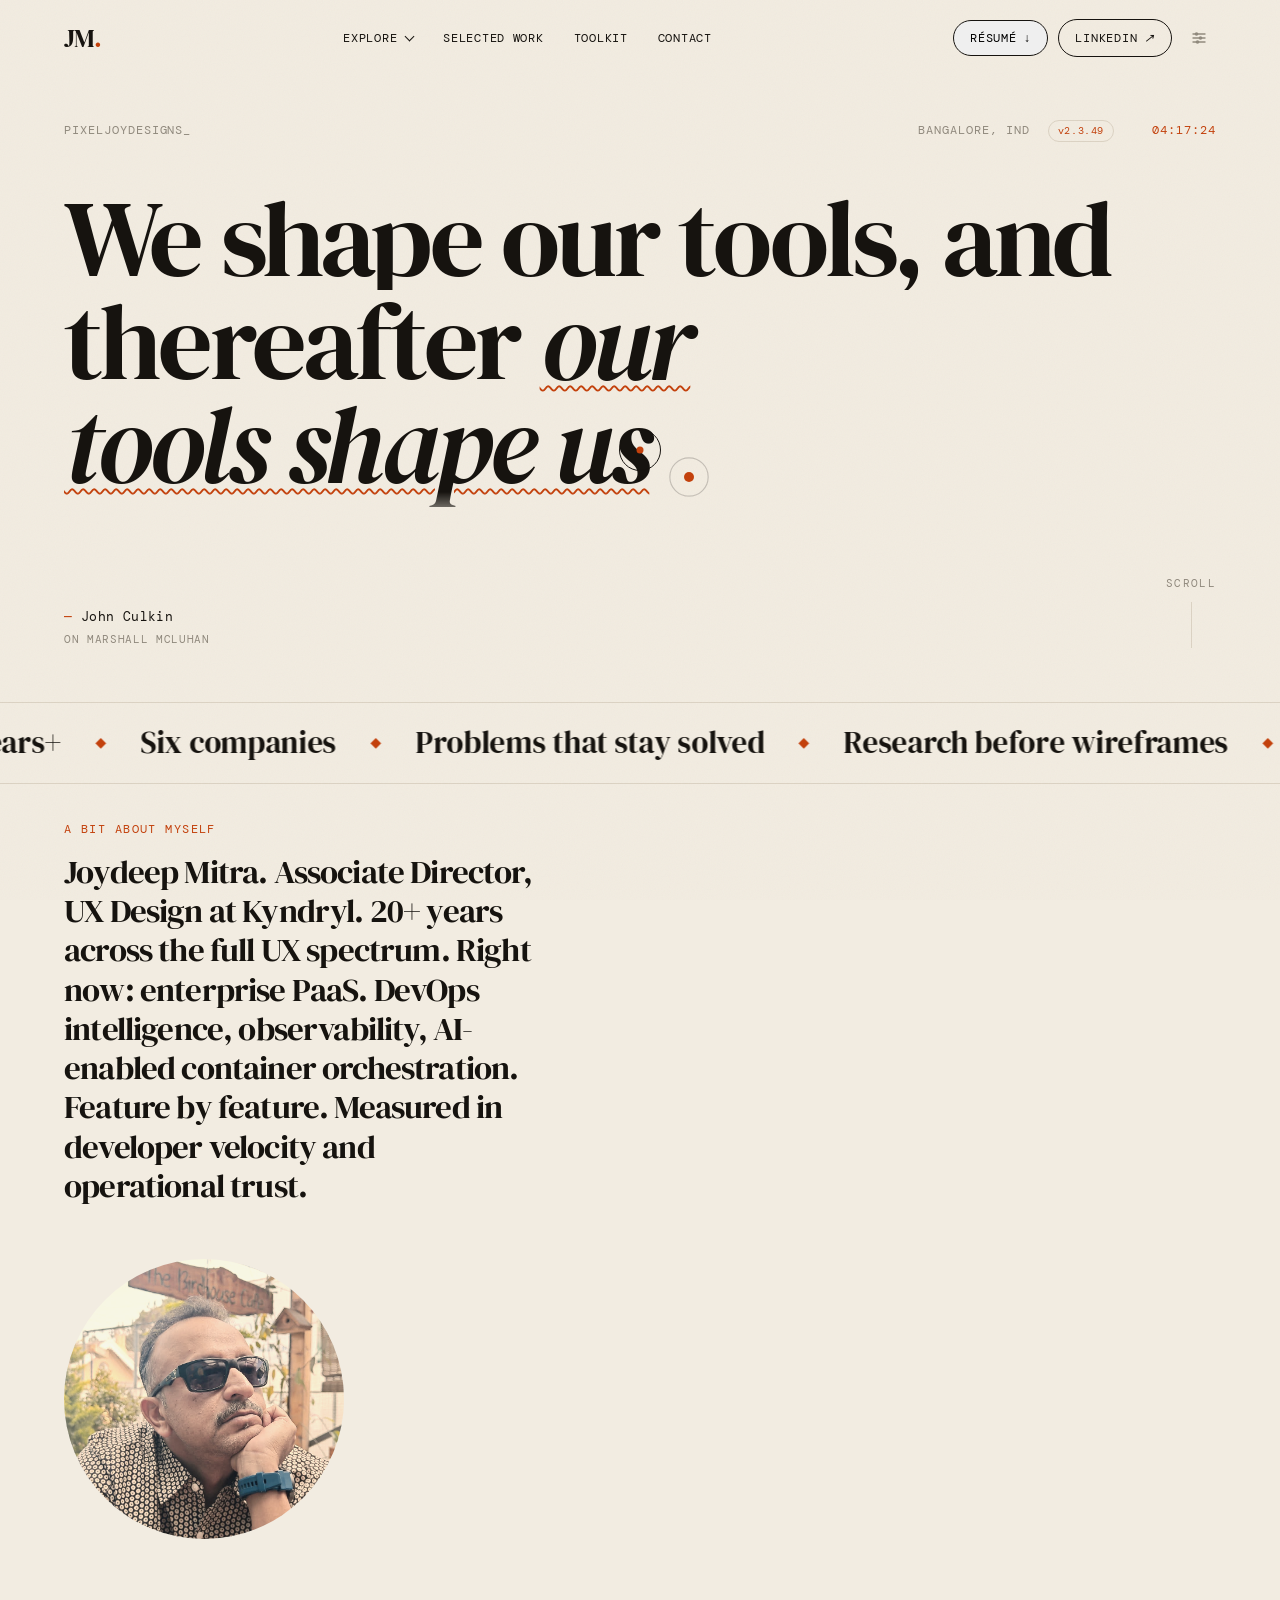
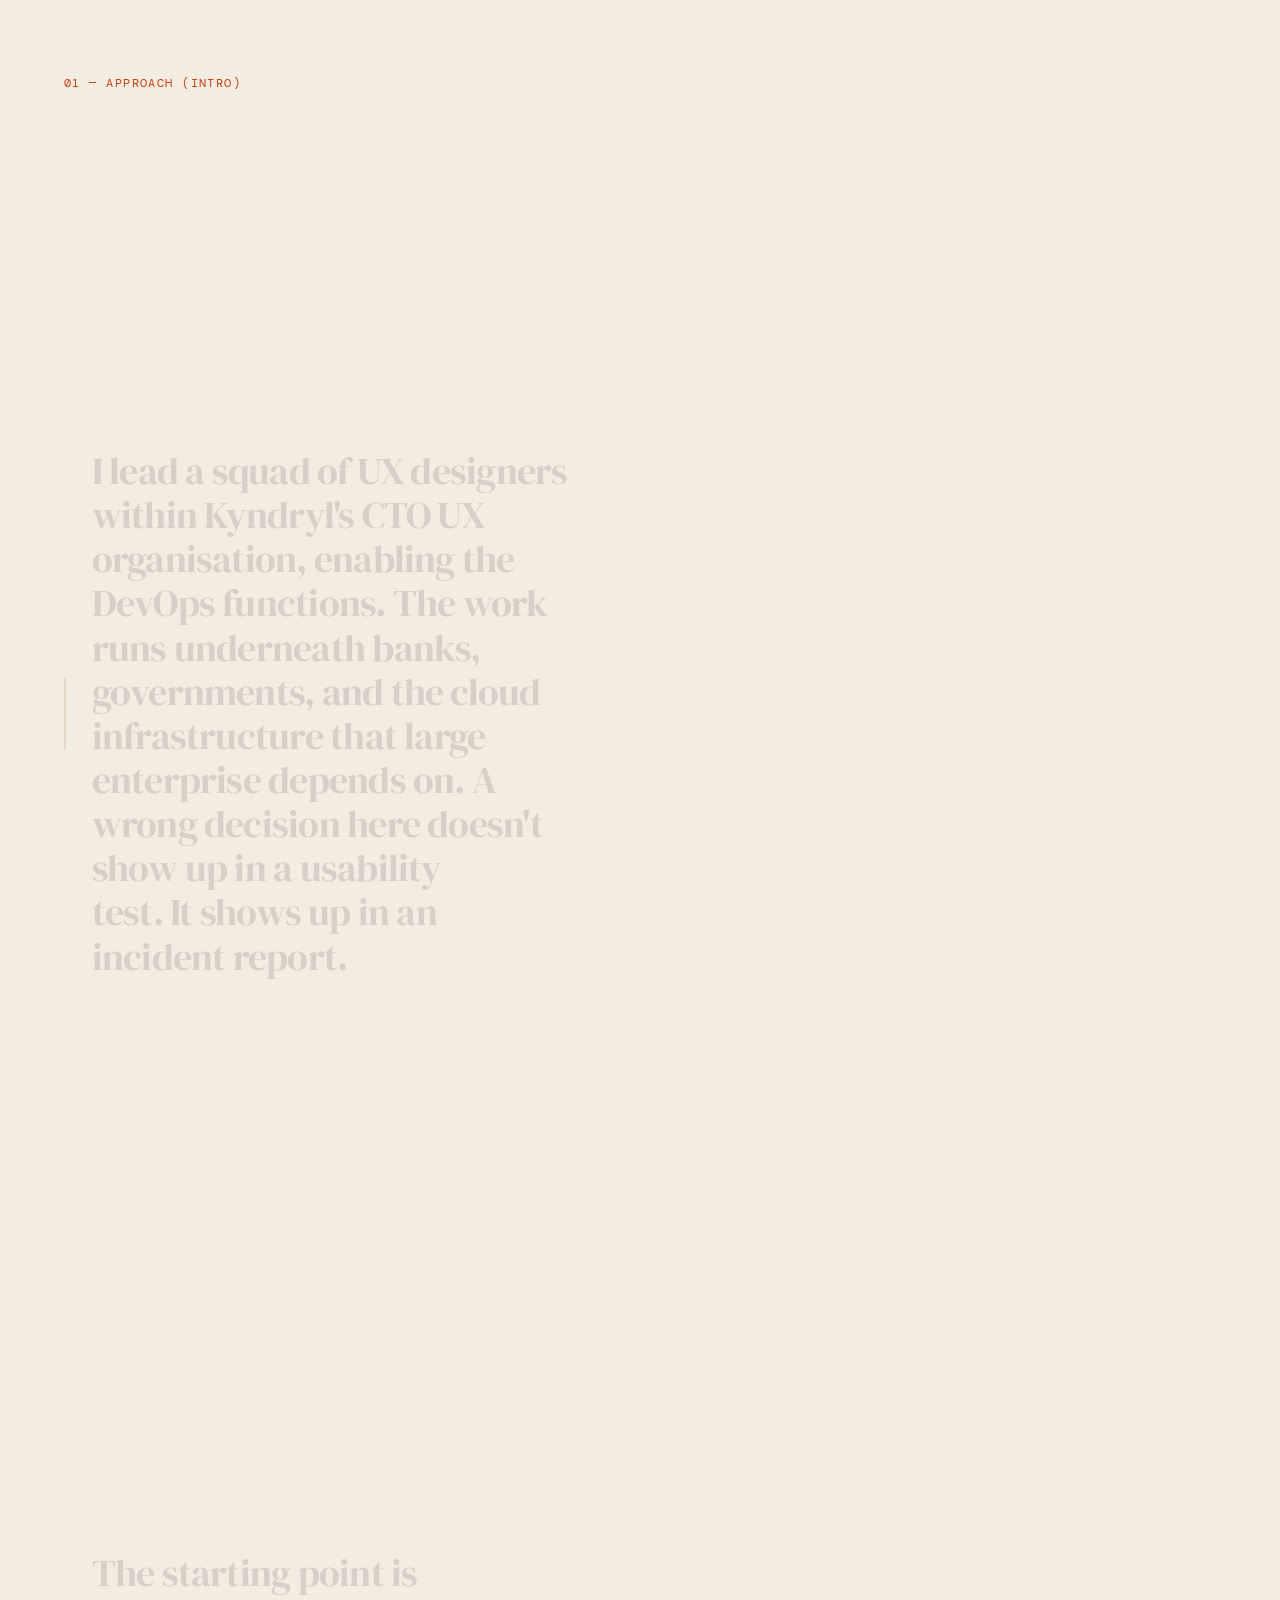
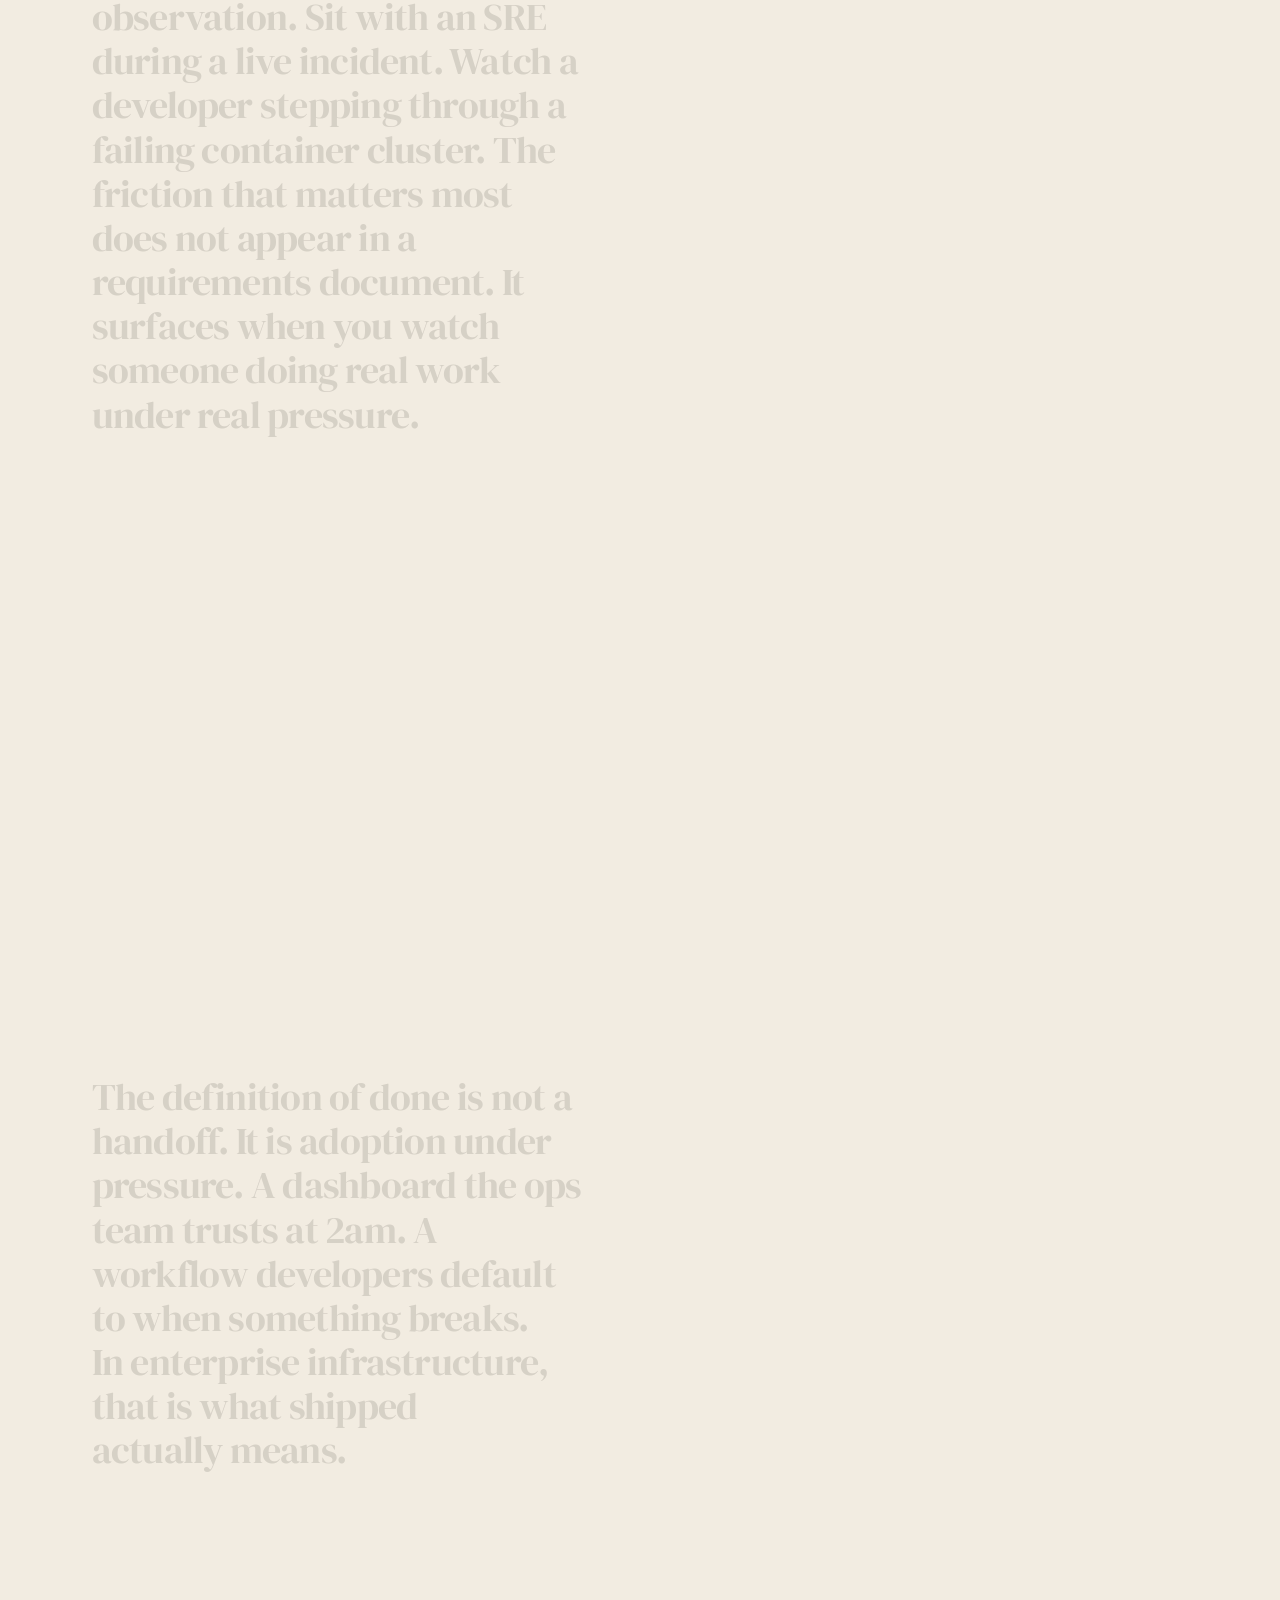
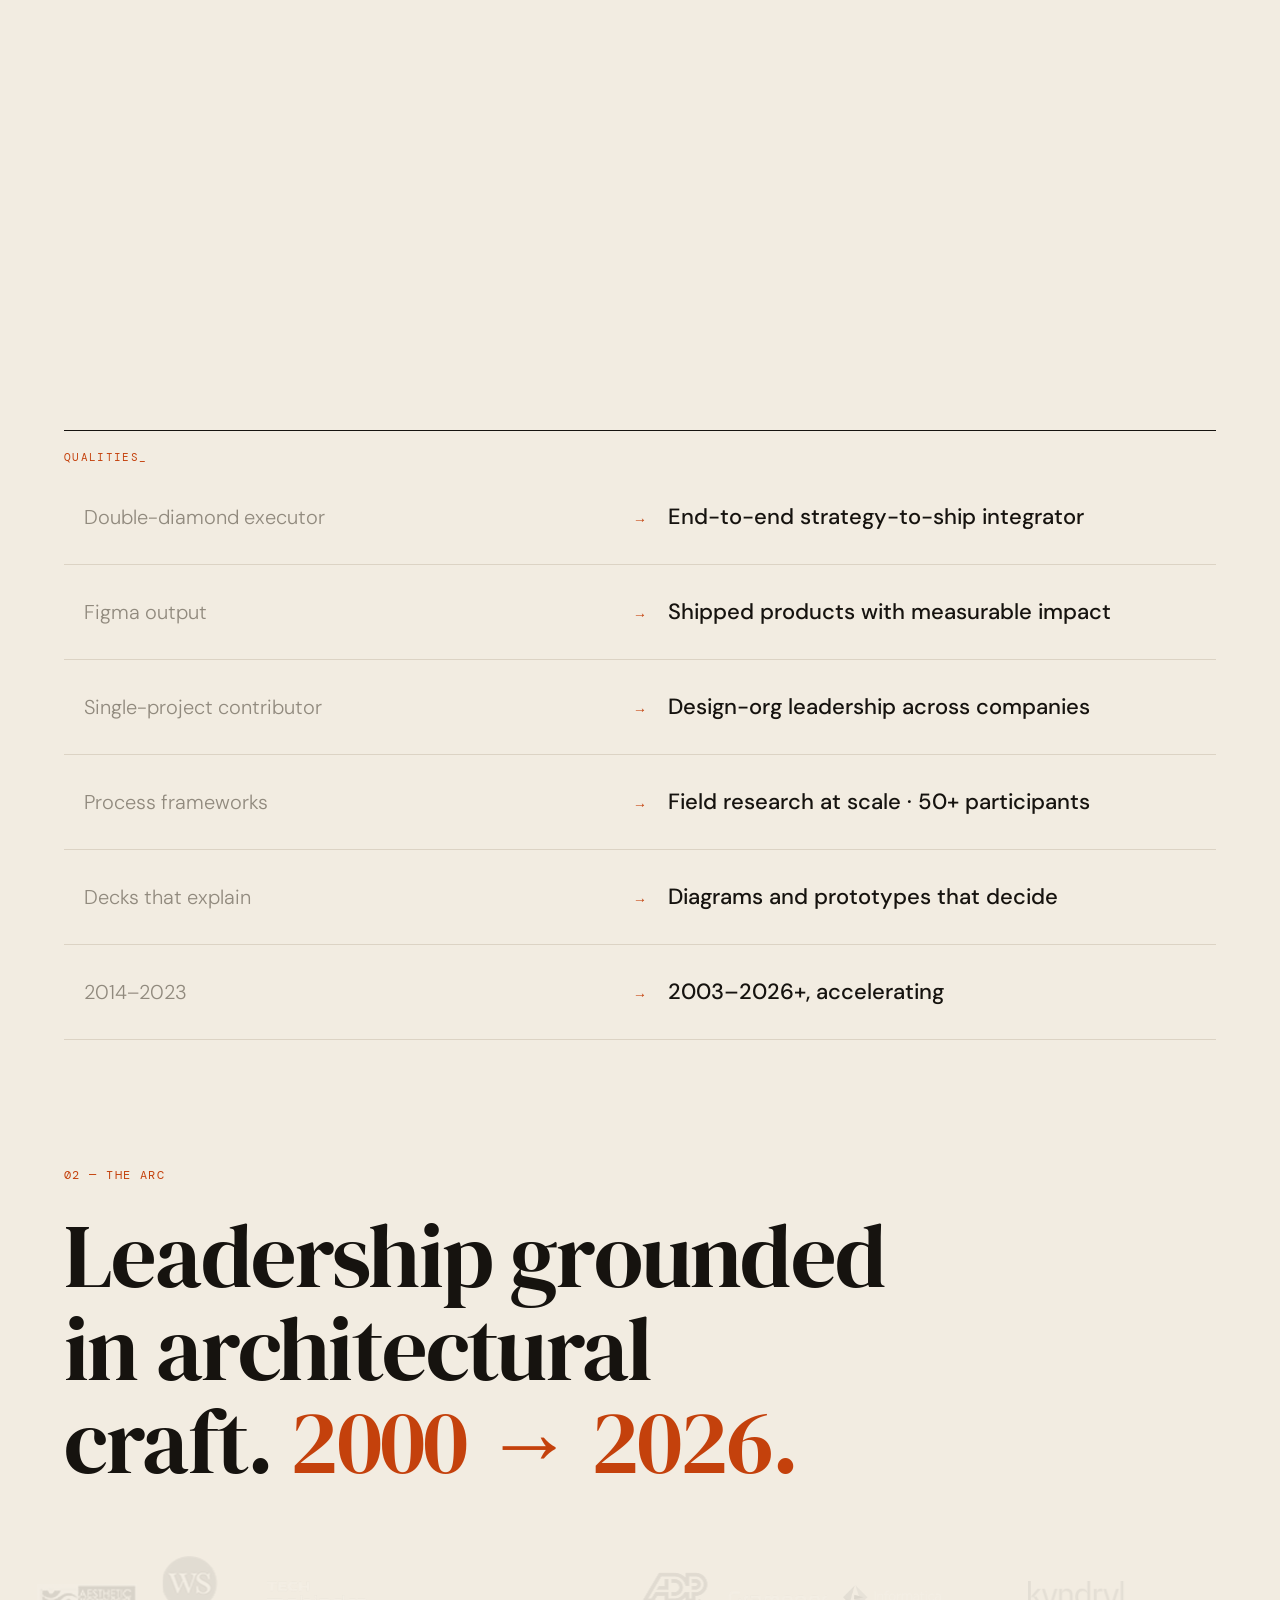
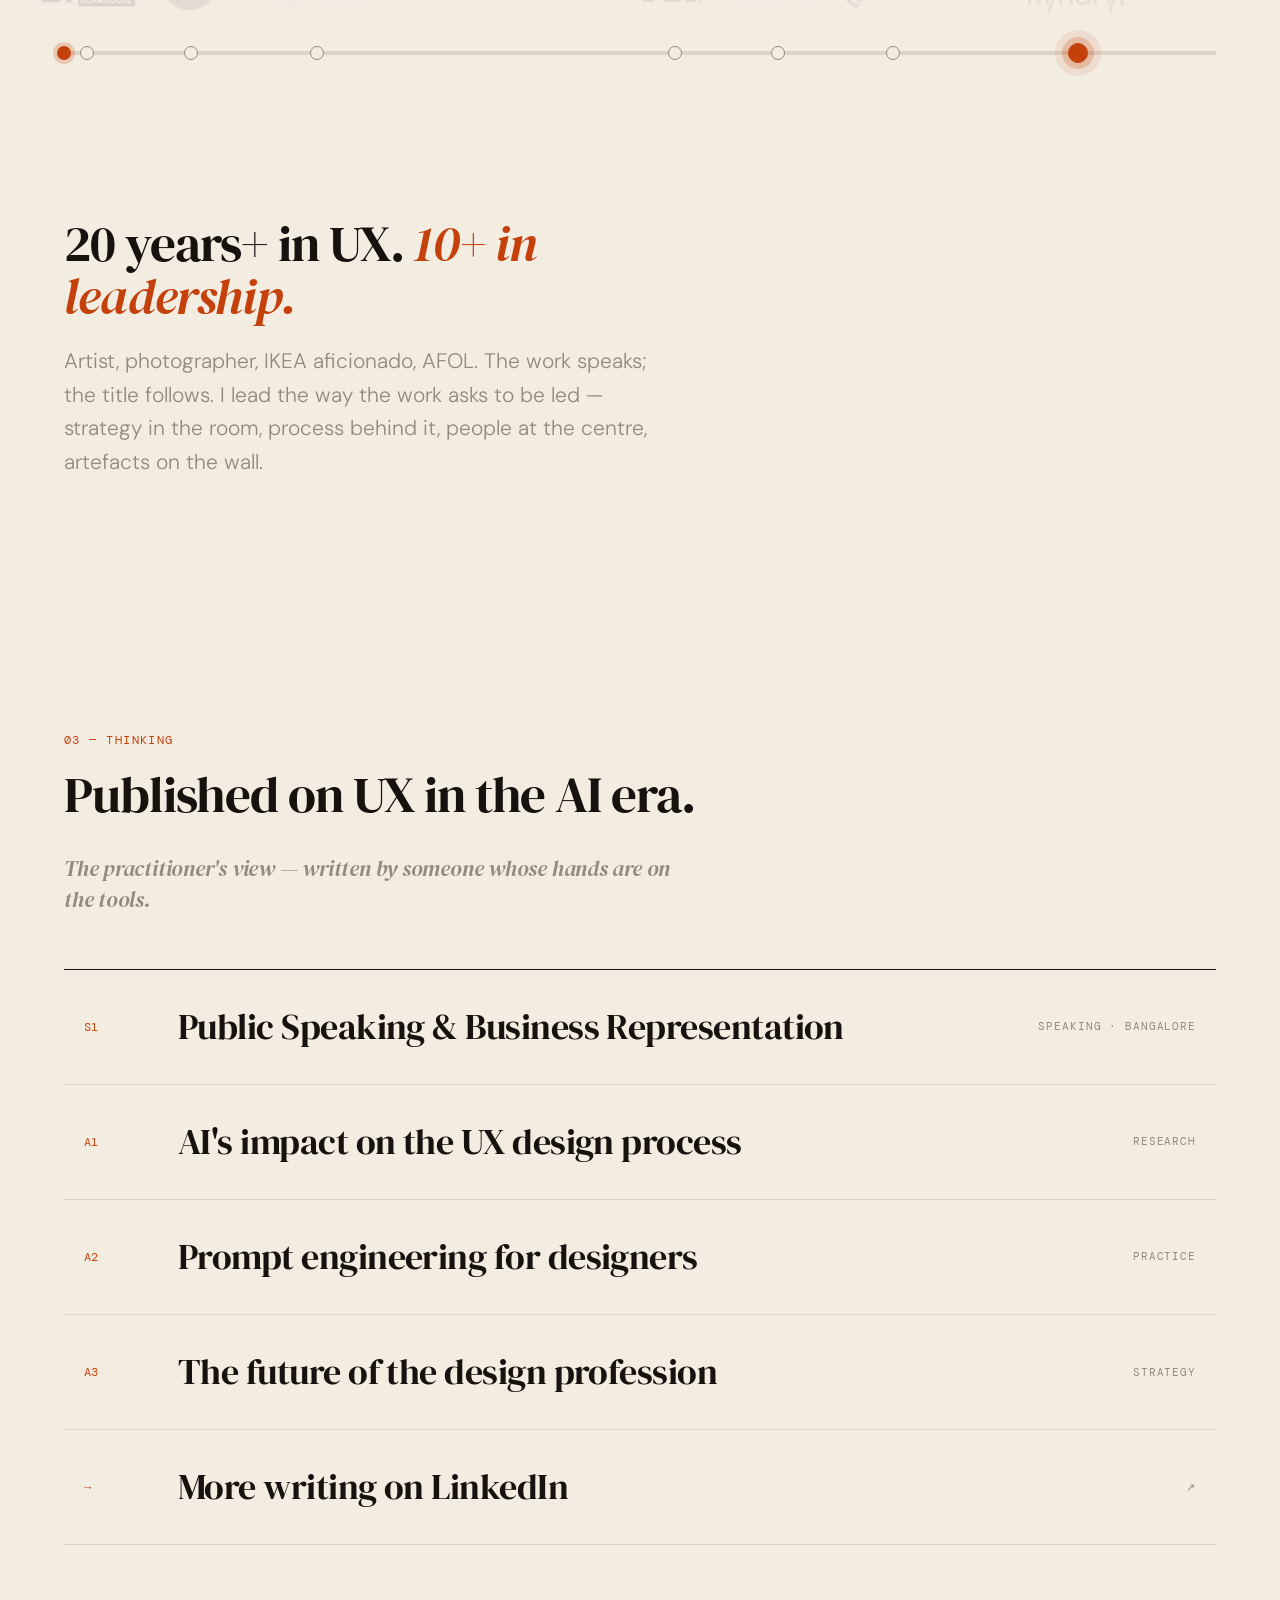
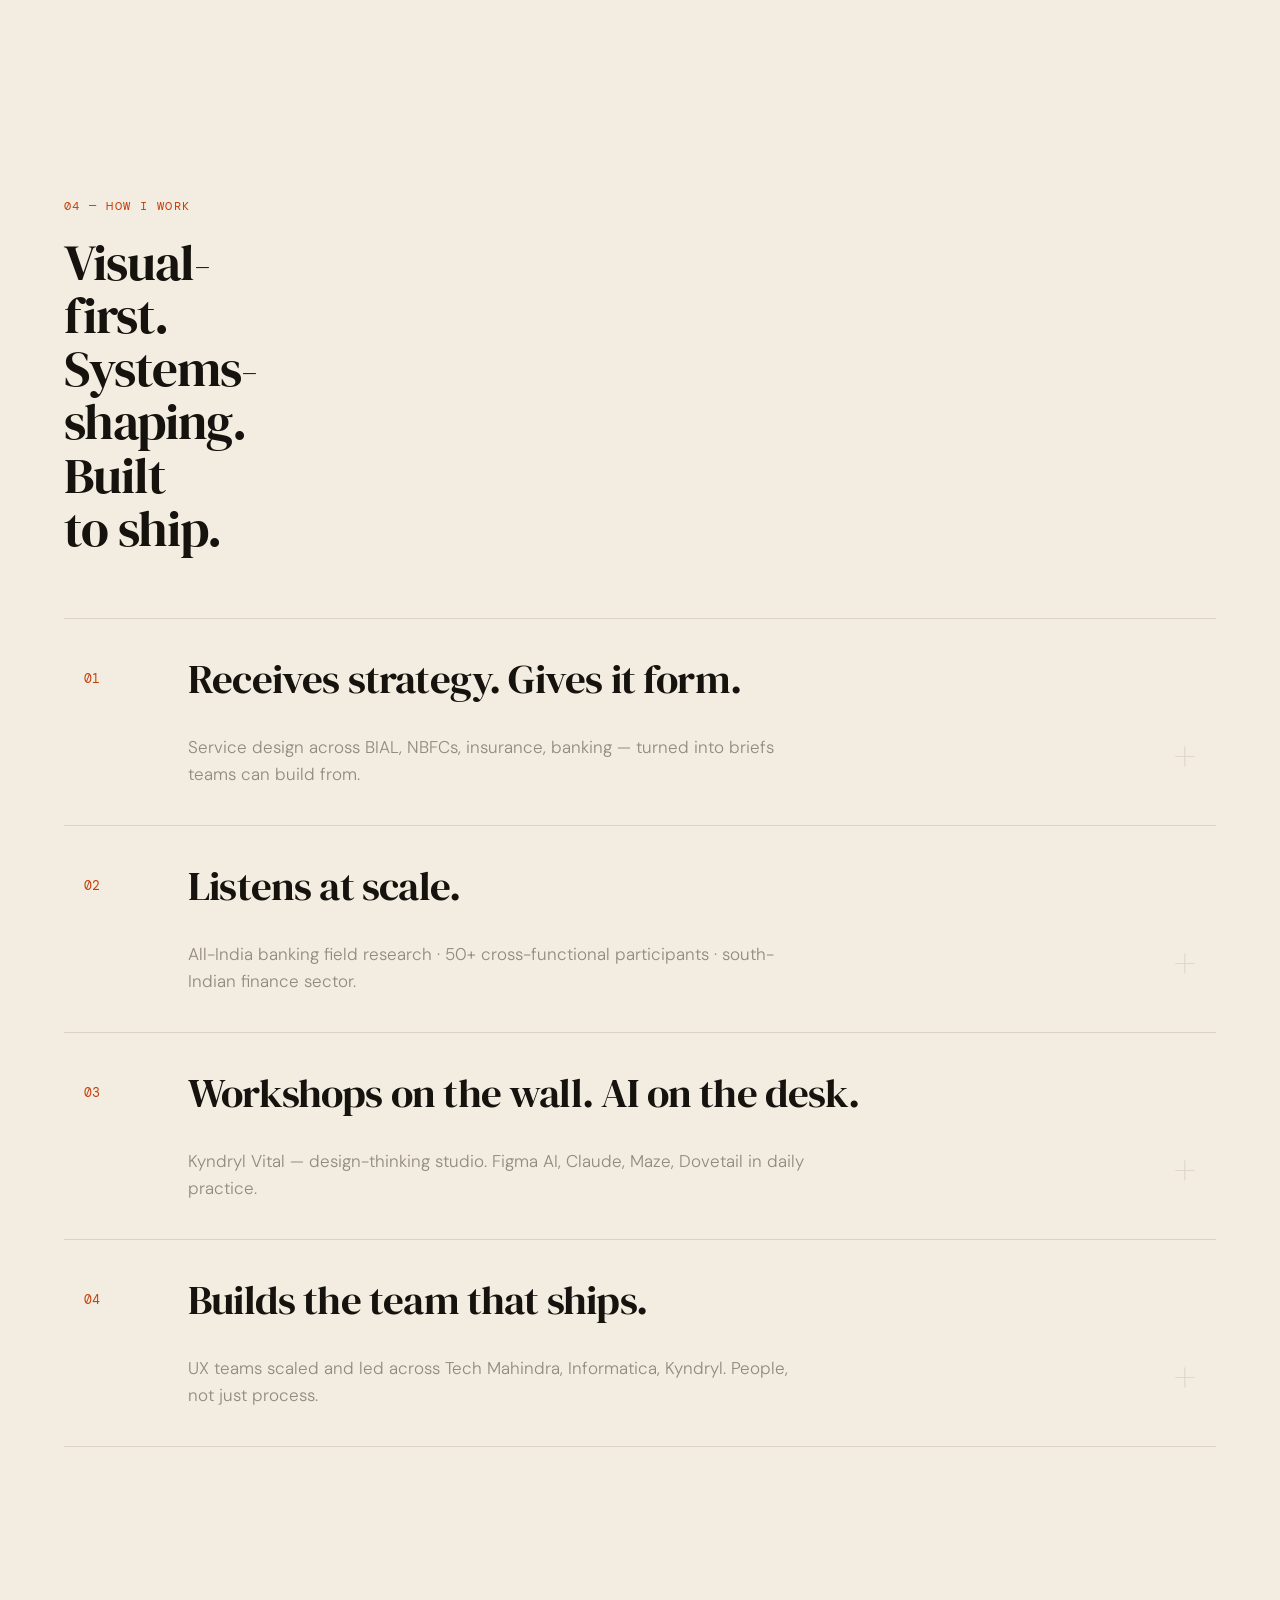
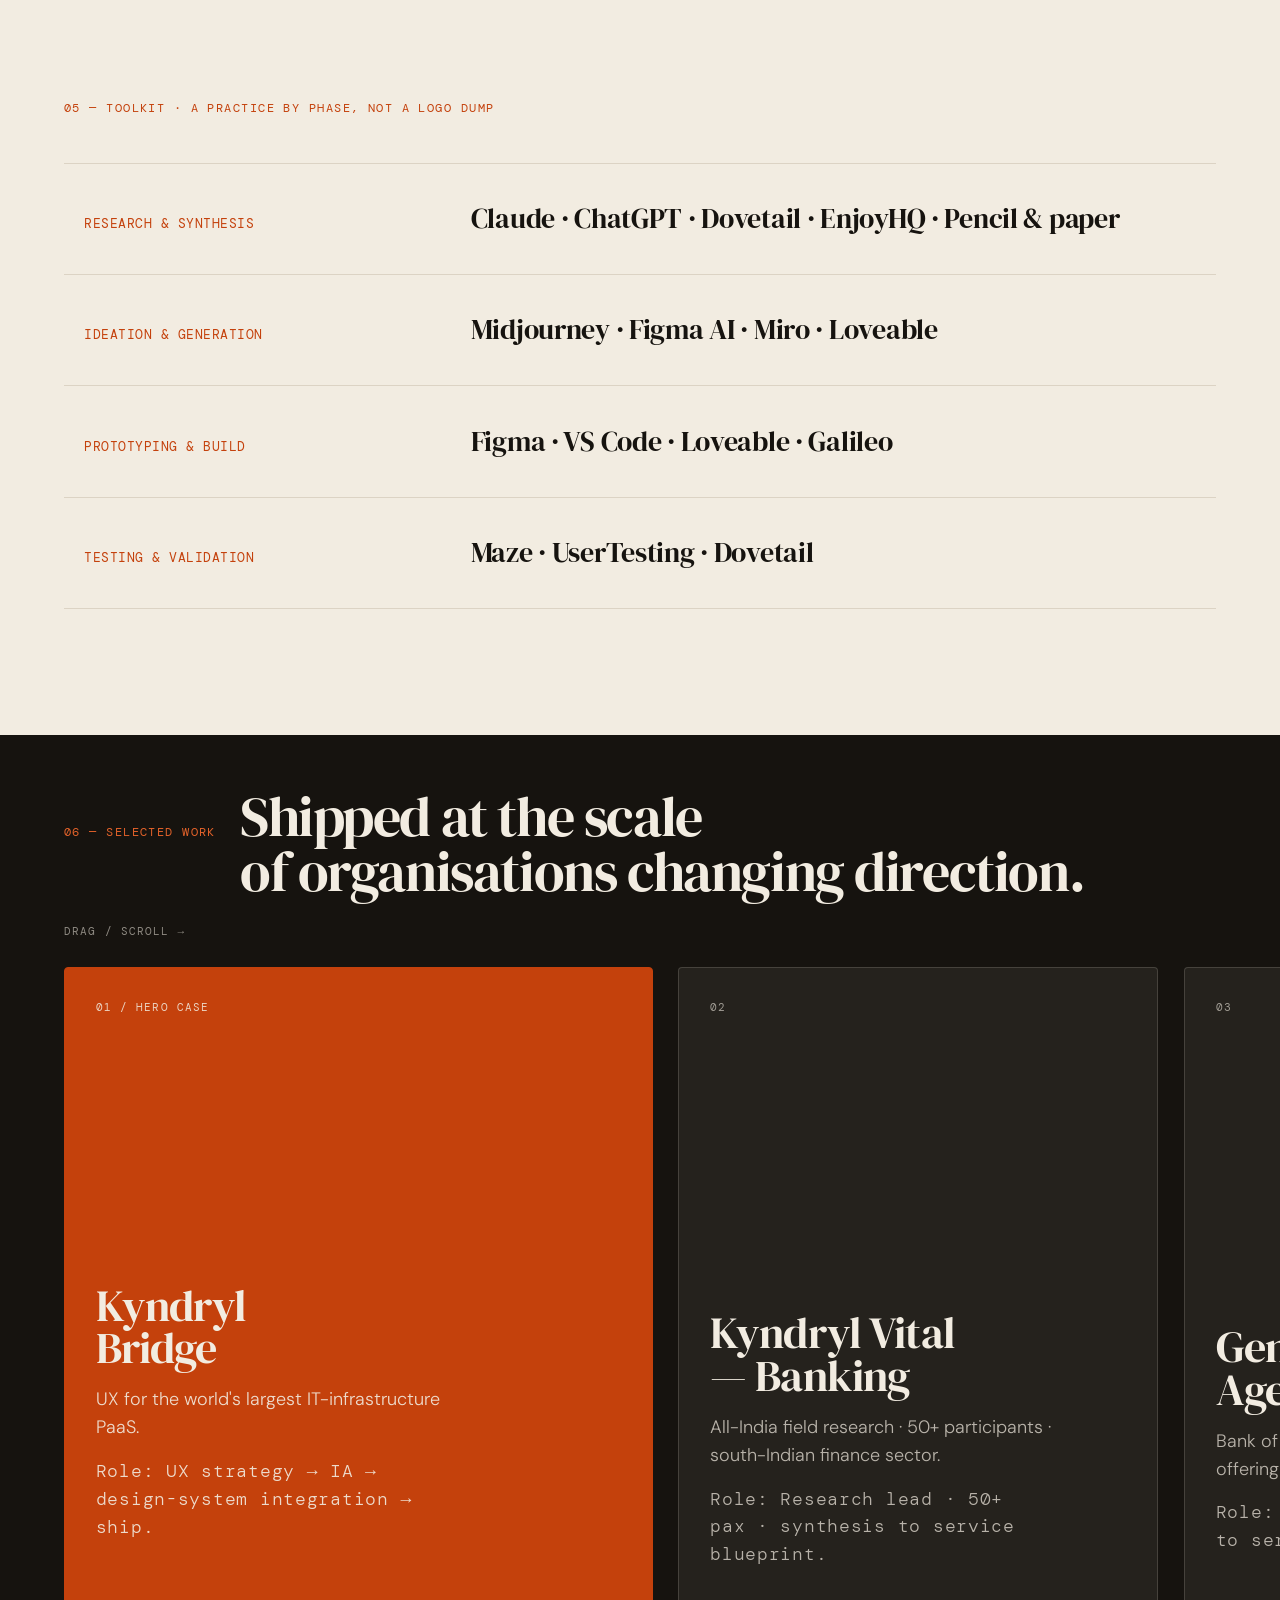
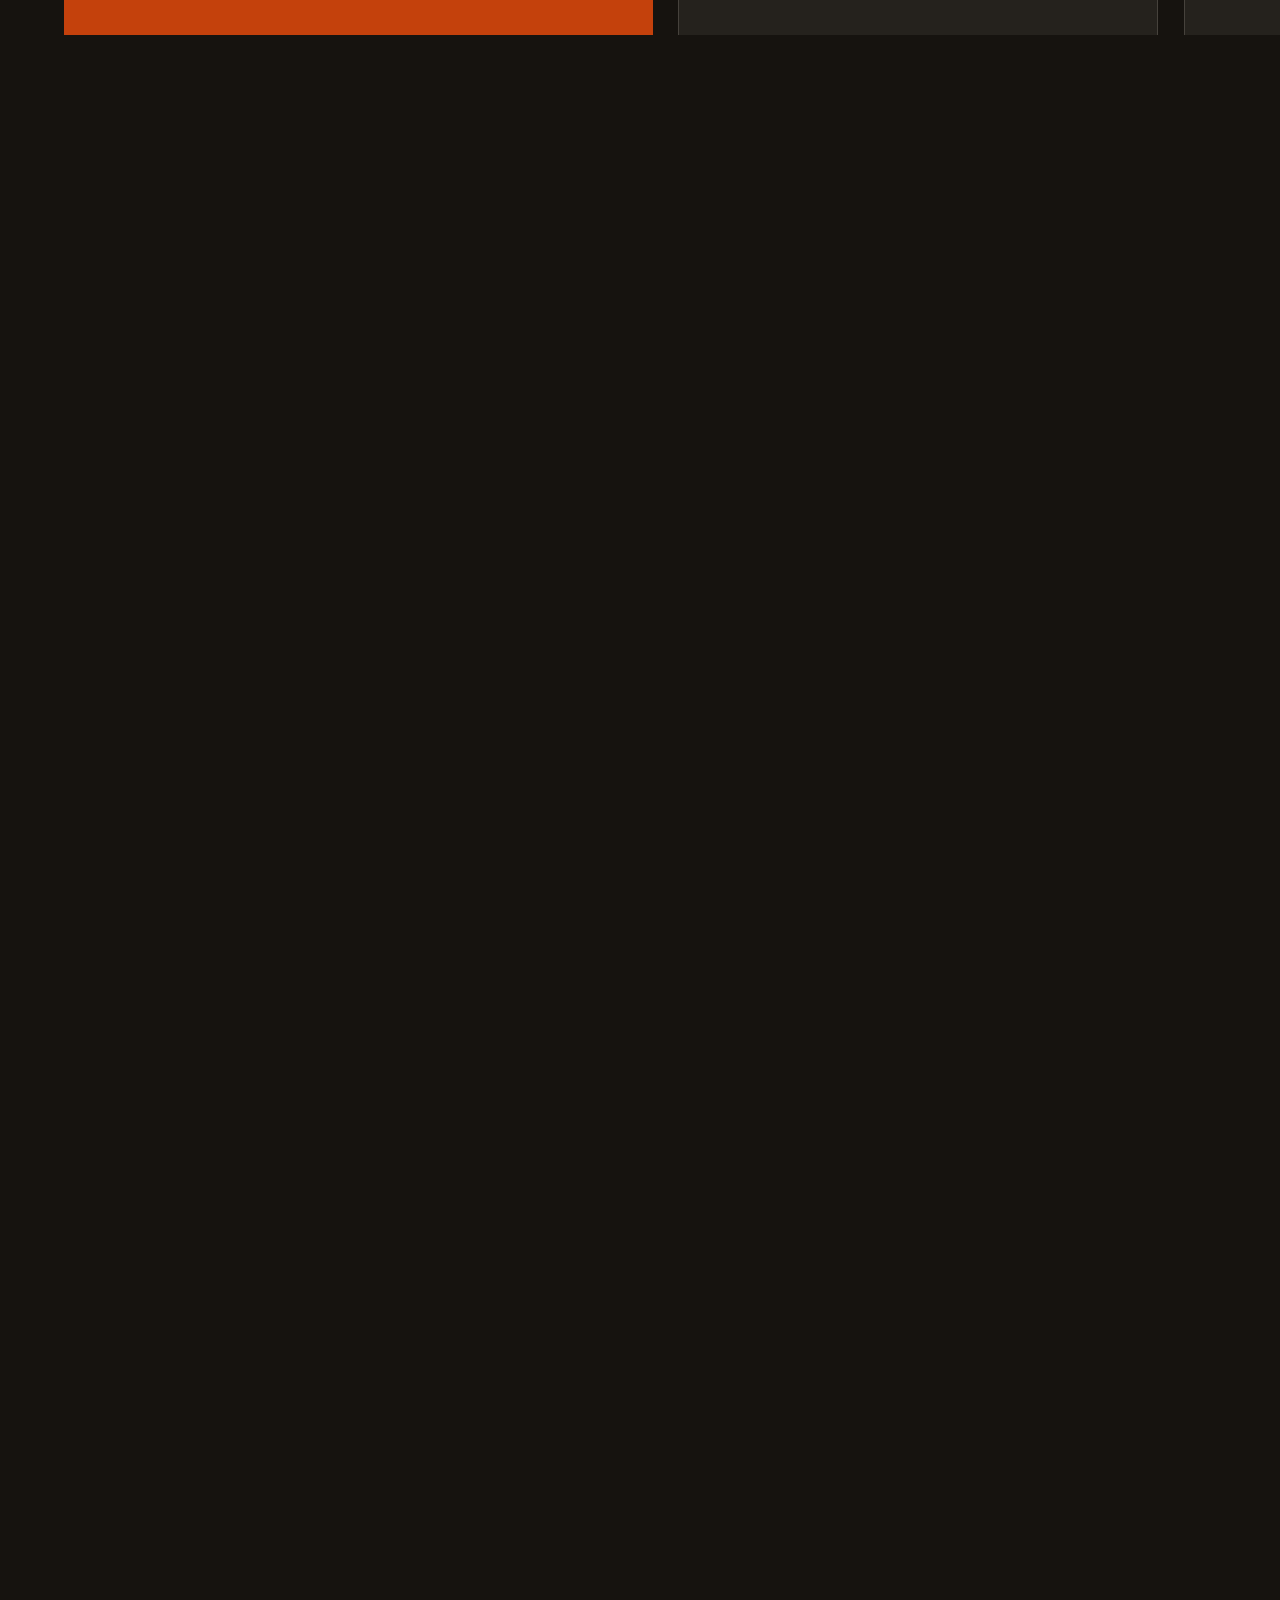
==== index.html @ a23afd6b "arc alignment, Aesthetic Tech node, logo/text contrast, speaking gallery - Mobile bullet: 14×14px (e" ====
<!DOCTYPE html>
<html lang="en">
<head>
<meta charset="UTF-8" />
<meta name="viewport" content="width=device-width, initial-scale=1.0" />
<title>Joydeep Mitra — Associate Director, UX Design</title>
<meta name="description" content="Joydeep Mitra · Associate Director, UX Design at Kyndryl. 20 years+, six companies. End-to-end UX strategy for the AI era." />
<link rel="preconnect" href="https://fonts.googleapis.com" />
<link rel="preconnect" href="https://fonts.gstatic.com" crossorigin />
<link href="https://fonts.googleapis.com/css2?family=DM+Serif+Display:ital@0;1&family=DM+Sans:opsz,wght@9..40,300;9..40,400;9..40,500;9..40,600&family=DM+Mono:wght@400;500&display=swap" rel="stylesheet" />
<link rel="stylesheet" href="styles.css" />
</head>
<body>

<!-- ============== FILM GRAIN ============== -->
<div class="grain" aria-hidden="true"></div>

<!-- ============== CUSTOM CURSOR ============== -->
<div class="cursor" id="cursor" aria-hidden="true">
  <div class="cursor__dot"></div>
  <div class="cursor__ring"><span class="cursor__label"></span></div>
</div>

<!-- ============== SCROLL PROGRESS ============== -->
<div class="scrollbar" aria-hidden="true"><span id="scrollbarFill"></span></div>

<!-- ============== PRELOADER ============== -->
<div class="loader" id="loader" aria-hidden="true">
  <div class="loader__inner">
    <div class="loader__name">
      <span class="line-clip"><span>Joydeep</span></span>
      <span class="line-clip"><span>Mitra</span></span>
    </div>
    <div class="loader__meta">
      <span class="loader__role">Associate Director, UX Design</span>
      <span class="loader__count"><span id="loaderCount">0</span><i>/</i>100</span>
    </div>
  </div>
  <div class="loader__bar"><span id="loaderBar"></span></div>
</div>

<!-- ============== NAV ============== -->
<header class="nav" id="nav">
  <a href="#top" class="nav__logo" data-magnetic>JM<span>.</span></a>

  <div class="nav__center">
    <!-- ===== HOME MEGAMENU ===== -->
    <div class="megamenu" id="megamenu">
      <button class="megamenu__trigger" id="megaTrigger" type="button" aria-expanded="false" aria-controls="megaPanel" data-cursor>
        <span>Explore</span><i class="caret"></i>
      </button>

      <div class="megamenu__panel" id="megaPanel" role="region" aria-label="Site sections">
        <div class="mega__grid">

          <a class="mtile" href="#approach" data-cursor-label="Open">
            <span class="mtile__num">01</span>
            <span class="mtile__art">
              <svg class="m-venn" viewBox="0 0 64 64" width="60" height="60" fill="none" stroke="currentColor" stroke-width="2">
                <circle class="m-v m-v--1" cx="26" cy="27" r="15"/>
                <circle class="m-v m-v--2" cx="38" cy="27" r="15"/>
                <circle class="m-v m-v--3" cx="32" cy="38" r="15"/>
              </svg>
            </span>
            <span class="mtile__label">Approach (Intro)</span>
            <span class="mtile__desc">Visual practitioner. Systems thinker. Enterprise scale.</span>
          </a>

          <a class="mtile" href="#arc" data-cursor-label="Open">
            <span class="mtile__num">02</span>
            <span class="mtile__art">
              <svg class="m-arrow" viewBox="0 0 64 64" width="60" height="60" fill="none" stroke="currentColor" stroke-width="2.6" stroke-linecap="round" stroke-linejoin="round">
                <line x1="17" y1="47" x2="47" y2="17"/>
                <polyline points="26,17 47,17 47,38"/>
              </svg>
            </span>
            <span class="mtile__label">Arc</span>
            <span class="mtile__desc">20 years+. Six companies. One thread.</span>
          </a>

          <a class="mtile" href="#thinking" data-cursor-label="Open">
            <span class="mtile__num">03</span>
            <span class="mtile__art">
              <svg class="m-think" viewBox="0 0 64 64" width="60" height="60" fill="currentColor" stroke="currentColor">
                <g class="m-net" fill="none" stroke-width="1.5">
                  <line x1="32" y1="32" x2="14" y2="17"/>
                  <line x1="32" y1="32" x2="51" y2="15"/>
                  <line x1="32" y1="32" x2="52" y2="41"/>
                  <line x1="32" y1="32" x2="17" y2="47"/>
                  <line x1="32" y1="32" x2="35" y2="53"/>
                </g>
                <circle cx="32" cy="32" r="4"/>
                <circle cx="14" cy="17" r="2.6"/><circle cx="51" cy="15" r="2.6"/>
                <circle cx="52" cy="41" r="2.6"/><circle cx="17" cy="47" r="2.6"/>
                <circle cx="35" cy="53" r="2.6"/>
              </svg>
            </span>
            <span class="mtile__label">Thinking</span>
            <span class="mtile__desc">A practitioner's view on UX in the AI era</span>
          </a>

          <a class="mtile" href="#capabilities" data-cursor-label="Open">
            <span class="mtile__num">04</span>
            <span class="mtile__art">
              <svg class="m-work" viewBox="0 0 64 64" width="60" height="60" fill="none" stroke="currentColor" stroke-width="2.4">
                <rect class="m-bar m-bar--t" x="12" y="15" width="40" height="13" rx="2.5"/>
                <rect class="m-bar m-bar--b" x="12" y="36" width="40" height="13" rx="2.5"/>
              </svg>
            </span>
            <span class="mtile__label">How I Work</span>
            <span class="mtile__desc">Visual-first. Systems-shaping. Built to ship.</span>
          </a>

        </div>
      </div>
    </div>

    <nav class="nav__links">
      <a href="#work" data-cursor>Selected Work</a>
      <a href="#toolkit" data-cursor>Toolkit</a>
      <a href="#contact" data-cursor>Contact</a>
    </nav>
  </div>

  <div style="display:flex;align-items:center;gap:10px;">
    <button class="nav__cta" id="navResumeBtn" data-magnetic data-cursor-label="Preview">
      <span>Résumé</span><i>&#8595;</i>
    </button>
    <a href="https://in.linkedin.com/in/joydeep-mitra-847b287" target="_blank" rel="noopener" class="nav__cta nav__cta--linkedin" data-magnetic data-cursor>
      <span>LinkedIn</span><i>&#8599;</i>
    </a>
    <button class="nav__settings" id="settingsBtn" aria-label="Display settings" aria-expanded="false" aria-controls="settingsPanel">
      <svg width="16" height="16" viewBox="0 0 16 16" fill="none" stroke="currentColor" stroke-width="1.4" stroke-linecap="round" aria-hidden="true">
        <line x1="2" y1="4"  x2="14" y2="4"/>
        <line x1="2" y1="8"  x2="14" y2="8"/>
        <line x1="2" y1="12" x2="14" y2="12"/>
        <circle cx="5.5" cy="4"  r="1.8" fill="currentColor" stroke="none"/>
        <circle cx="9.5" cy="8"  r="1.8" fill="currentColor" stroke="none"/>
        <circle cx="6.5" cy="12" r="1.8" fill="currentColor" stroke="none"/>
      </svg>
    </button>
  </div>
</header>

<!-- Settings panel (fixed, theme switcher) -->
<div class="settings-panel" id="settingsPanel" aria-hidden="true" role="dialog" aria-label="Display settings">
  <div class="settings-panel__section">
    <span class="settings-panel__label">Mode</span>
    <div class="settings-panel__options">
      <button class="s-opt" data-set-mode="system">System</button>
      <button class="s-opt" data-set-mode="light">Light</button>
      <button class="s-opt" data-set-mode="dark">Dark</button>
    </div>
  </div>
  <div class="settings-panel__section">
    <span class="settings-panel__label">Theme</span>
    <div class="settings-panel__options">
      <button class="s-opt" data-set-color="orange">Rich</button>
      <button class="s-opt" data-set-color="bw">Contrasty</button>
    </div>
  </div>
</div>

<main id="top">

<!-- ============== 01 · HERO ============== -->
<section class="hero" id="hero">
  <div class="hero__top reveal">
    <span class="tag">pixeljoyDesigns_</span>
    <span class="tag tag--mid">Bangalore, IND</span>
    <span class="build-badge" id="buildBadge">v2.11</span>
    <span class="tag tag--clock" id="clock">--:--:--</span>
  </div>

  <h1 class="hero__head" id="heroQuote">
    <span class="line-clip"><span>The best design work</span></span>
    <span class="line-clip"><span>is <em class="underline">invisible</em> to the user.</span></span>
  </h1>

  <div class="hero__foot">
    <div class="hero__attr" id="heroAttr">
      <span class="dash">&mdash;</span> Joydeep Mitra
      <span class="role">Associate Director, UX Design · Kyndryl</span>
      <span class="positioning">20 years+ of making complicated things usable.</span>
    </div>
    <a href="#approach" class="scrollcue" data-cursor aria-label="Scroll">
      <span>Scroll</span>
      <i></i>
    </a>
  </div>

  <!-- infinite marquee strip -->
  <div class="marquee marquee--hero" aria-hidden="true">
    <div class="marquee__track">
      <span>20 years+</span><span class="sep">&#9670;</span>
      <span>Six companies</span><span class="sep">&#9670;</span>
      <span>Problems that stay solved</span><span class="sep">&#9670;</span>
      <span>Research before wireframes</span><span class="sep">&#9670;</span>
      <span>AI in the workflow</span><span class="sep">&#9670;</span>
      <span>Design org leadership</span><span class="sep">&#9670;</span>
      <span>20 years+</span><span class="sep">&#9670;</span>
      <span>Six companies</span><span class="sep">&#9670;</span>
      <span>Problems that stay solved</span><span class="sep">&#9670;</span>
      <span>Research before wireframes</span><span class="sep">&#9670;</span>
      <span>AI in the workflow</span><span class="sep">&#9670;</span>
      <span>Design org leadership</span><span class="sep">&#9670;</span>
    </div>
  </div>

  <!-- identity bridge — who this is, before the scroll -->
  <div class="hero__bridge reveal">
    <span class="hero__bridge-label">a bit about myself</span>
    <p>Joydeep Mitra. Associate Director, UX Design at Kyndryl. 20+ years across the full UX spectrum. Right now: enterprise PaaS. DevOps intelligence, observability, AI-enabled container orchestration. Feature by feature. Measured in developer velocity and operational trust.</p>
  </div>
</section>

<!-- ============== PREINTRO — profile photo ============== -->
<section class="preintro" id="preintro">
  <div class="preintro__photo-wrap">
    <img class="preintro__photo" src="images/joydeep-profile.jpg" alt="Joydeep Mitra" />
  </div>
</section>

<!-- ============== 01 · APPROACH (INTRO) — scrollytelling ============== -->
<section class="shift-story" id="approach">
  <span class="sec-num reveal">01 — APPROACH (INTRO)</span>

  <div class="shift-story__stage" id="shiftStage">

    <!-- STICKY VISUAL CANVAS — Three.js mounts here -->
    <div class="visual-canvas" id="visualCanvas" data-active-step=""></div><!-- /visual-canvas -->

    <!-- SCROLLING STORY TEXT -->
    <div class="story-content">
      <div class="story-step" data-step="1">
        <p>I lead a squad of UX designers within Kyndryl's CTO UX organisation, enabling the DevOps functions. The work runs underneath banks, governments, and the cloud infrastructure that large enterprise depends on. A wrong decision here doesn't show up in a usability test. It shows up in an incident report.</p>
      </div>
      <div class="story-step" data-step="2">
        <p>The starting point is observation. Sit with an SRE during a live incident. Watch a developer stepping through a failing container cluster. The friction that matters most does not appear in a requirements document. It surfaces when you watch someone doing real work under real pressure.</p>
      </div>
      <div class="story-step" data-step="3">
        <p>The definition of done is not a handoff. It is adoption under pressure. A dashboard the ops team trusts at 2am. A workflow developers default to when something breaks. In enterprise infrastructure, that is what shipped actually means.</p>
      </div>
    </div><!-- /story-content -->

  </div><!-- /shift-story__stage -->

  <div class="fromto">
    <p class="qualities-kw reveal">QUALITIES_</p>
    <div class="fromto__row reveal"><span class="from">Double-diamond executor</span><i class="arr">&rarr;</i><span class="to">End-to-end strategy-to-ship integrator</span></div>
    <div class="fromto__row reveal"><span class="from">Figma output</span><i class="arr">&rarr;</i><span class="to">Shipped products with measurable impact</span></div>
    <div class="fromto__row reveal"><span class="from">Single-project contributor</span><i class="arr">&rarr;</i><span class="to">Design-org leadership across companies</span></div>
    <div class="fromto__row reveal"><span class="from">Process frameworks</span><i class="arr">&rarr;</i><span class="to">Field research at scale · 50+ participants</span></div>
    <div class="fromto__row reveal"><span class="from">Decks that explain</span><i class="arr">&rarr;</i><span class="to">Diagrams and prototypes that decide</span></div>
    <div class="fromto__row reveal"><span class="from">2014&ndash;2023</span><i class="arr">&rarr;</i><span class="to">2003&ndash;2026+, accelerating</span></div>
  </div>
</section>

<!-- ============== 02 · THE ARC (timeline) ============== -->
<section class="arc" id="arc">
  <div class="arc__head reveal">
    <span class="sec-num">02 — The arc</span>
    <h2 class="sec-head">Leadership grounded in architectural craft. <i>2000 &rarr; 2026.</i></h2>
  </div>

  <div class="arc__line" id="arcLine">
    <div class="arc__fill" id="arcFill"></div>
    <div class="arc__node" style="--at:2%" data-co="Aesthetic Technologies" data-rl="Independent Practice · 2000–2003">
      <b>2000</b>
      <img src="images/logos/company-1.png" class="timeline-logo" alt="Aesthetic Technologies">
      <div class="timeline-meta"><h4>Aesthetic Technologies</h4><span>2000 – 2003</span></div>
    </div>
    <div class="arc__node" style="--at:11%" data-co="Web Spiders" data-rl="Interaction Designer">
      <b>2003</b>
      <img src="images/logos/company-2.png" class="timeline-logo" alt="Web Spiders">
      <div class="timeline-meta"><h4>Web Spiders</h4><span>2003 – 2005</span></div>
    </div>
    <div class="arc__node" style="--at:22%" data-co="Tech Mahindra" data-rl="UX Lead → Architect → Business Leader">
      <b>2005</b>
      <img src="images/logos/company-3.png" class="timeline-logo" alt="Tech Mahindra">
      <div class="timeline-meta"><h4>Tech Mahindra</h4><span>2005 – 2014</span></div>
    </div>
    <div class="arc__node" style="--at:53%" data-co="ADP" data-rl="UX Design Manager">
      <b>2014</b>
      <img src="images/logos/company-4.png" class="timeline-logo" alt="ADP">
      <div class="timeline-meta"><h4>ADP</h4><span>2014 – 2016</span></div>
    </div>
    <div class="arc__node" style="--at:62%" data-co="Gramener" data-rl="UX Lead">
      <b>2016</b>
      <img src="images/logos/company-5.png" class="timeline-logo" alt="Gramener">
      <div class="timeline-meta"><h4>Gramener</h4><span>2016</span></div>
    </div>
    <div class="arc__node" style="--at:72%" data-co="Informatica" data-rl="Principal Viz UXD · IXD">
      <b>2016</b>
      <img src="images/logos/company-6.png" class="timeline-logo" alt="Informatica">
      <div class="timeline-meta"><h4>Informatica</h4><span>2016 – 2023</span></div>
    </div>
    <div class="arc__node arc__node--last arc__node--current" style="--at:88%" data-co="Kyndryl" data-rl="Associate Director, UX Design">
      <b>2023</b>
      <img src="images/logos/company-7.png" class="timeline-logo" alt="Kyndryl">
      <div class="timeline-meta"><h4>Kyndryl</h4><span>2023 – Present</span></div>
    </div>
  </div>

  <!-- Mobile vertical timeline — shown only at ≤768px via CSS -->
  <div class="arc__timeline-mobile" id="arcTimelineMobile" aria-hidden="true">
    <div class="arc__card">
      <div class="arc__card__body">
        <img src="images/logos/company-1.png" class="arc__card__logo" alt="Aesthetic Technologies">
        <div class="arc__card__text">
          <h4 class="arc__card__co">Aesthetic Technologies</h4>
          <p class="arc__card__rl">Independent Practice</p>
          <span class="arc__card__yr">2000 – 2003</span>
        </div>
      </div>
    </div>
    <div class="arc__card">
      <div class="arc__card__body">
        <img src="images/logos/company-2.png" class="arc__card__logo" alt="Web Spiders">
        <div class="arc__card__text">
          <h4 class="arc__card__co">Web Spiders</h4>
          <p class="arc__card__rl">Interaction Designer</p>
          <span class="arc__card__yr">2003 – 2005</span>
        </div>
      </div>
    </div>
    <div class="arc__card">
      <div class="arc__card__body">
        <img src="images/logos/company-3.png" class="arc__card__logo" alt="Tech Mahindra">
        <div class="arc__card__text">
          <h4 class="arc__card__co">Tech Mahindra</h4>
          <p class="arc__card__rl">UX Lead → Architect → Business Leader</p>
          <span class="arc__card__yr">2005 – 2014</span>
        </div>
      </div>
    </div>
    <div class="arc__card">
      <div class="arc__card__body">
        <img src="images/logos/company-4.png" class="arc__card__logo" alt="ADP">
        <div class="arc__card__text">
          <h4 class="arc__card__co">ADP</h4>
          <p class="arc__card__rl">UX Design Manager</p>
          <span class="arc__card__yr">2014 – 2016</span>
        </div>
      </div>
    </div>
    <div class="arc__card">
      <div class="arc__card__body">
        <img src="images/logos/company-5.png" class="arc__card__logo" alt="Gramener">
        <div class="arc__card__text">
          <h4 class="arc__card__co">Gramener</h4>
          <p class="arc__card__rl">UX Lead</p>
          <span class="arc__card__yr">2016</span>
        </div>
      </div>
    </div>
    <div class="arc__card">
      <div class="arc__card__body">
        <img src="images/logos/company-6.png" class="arc__card__logo" alt="Informatica">
        <div class="arc__card__text">
          <h4 class="arc__card__co">Informatica</h4>
          <p class="arc__card__rl">Principal Viz UXD · IXD</p>
          <span class="arc__card__yr">2016 – 2023</span>
        </div>
      </div>
    </div>
    <div class="arc__card">
      <div class="arc__card__body">
        <img src="images/logos/company-7.png" class="arc__card__logo" alt="Kyndryl">
        <div class="arc__card__text">
          <h4 class="arc__card__co">Kyndryl</h4>
          <p class="arc__card__rl">Associate Director, UX Design</p>
          <span class="arc__card__yr">2023 – Present</span>
        </div>
      </div>
    </div>
  </div>

  <div class="arc__bio reveal">
    <p class="arc__big">20 years+ in UX. <em>10+ in leadership.</em></p>
    <p class="arc__sub">Artist, photographer, IKEA aficionado, AFOL. The work speaks; the title follows. I lead the way the work asks to be led — strategy in the room, process behind it, people at the centre, artefacts on the wall.</p>
  </div>
</section>

<!-- ============== 03 · THINKING ============== -->
<section class="thinking" id="thinking">
  <div class="thinking__head reveal">
    <span class="sec-num">03 — Thinking</span>
    <h2 class="sec-head">Published on UX in the AI era.</h2>
    <p class="thinking__pov">The practitioner's view — written by someone whose hands are on the tools.</p>
  </div>
  <div class="thinking__list">
    <a class="post reveal" href="public-speaking.html" data-cursor-label="Read">
      <span class="post__ix">S1</span>
      <span class="post__title">Public Speaking &amp; Business Representation</span>
      <span class="post__tag">Speaking · Bangalore</span>
    </a>
    <a class="post reveal" href="https://in.linkedin.com/in/joydeep-mitra-847b287" target="_blank" rel="noopener" data-cursor-label="Read">
      <span class="post__ix">A1</span>
      <span class="post__title">AI's impact on the UX design process</span>
      <span class="post__tag">Research</span>
    </a>
    <a class="post reveal" href="https://in.linkedin.com/in/joydeep-mitra-847b287" target="_blank" rel="noopener" data-cursor-label="Read">
      <span class="post__ix">A2</span>
      <span class="post__title">Prompt engineering for designers</span>
      <span class="post__tag">Practice</span>
    </a>
    <a class="post reveal" href="https://in.linkedin.com/in/joydeep-mitra-847b287" target="_blank" rel="noopener" data-cursor-label="Read">
      <span class="post__ix">A3</span>
      <span class="post__title">The future of the design profession</span>
      <span class="post__tag">Strategy</span>
    </a>
    <a class="post post--more reveal" href="https://in.linkedin.com/in/joydeep-mitra-847b287" target="_blank" rel="noopener" data-cursor-label="Open"><!-- TODO: Joydeep — replace with LinkedIn profile/articles URL -->
      <span class="post__ix">&rarr;</span>
      <span class="post__title">More writing on LinkedIn</span>
      <span class="post__tag">&#8599;</span>
    </a>
  </div>
</section>

<!-- ============== 04 · HOW I WORK / CAPABILITIES ============== -->
<section class="caps" id="capabilities">
  <div class="caps__head reveal">
    <span class="sec-num">04 — How I work</span>
    <h2 class="sec-head">Visual-first. Systems-shaping. Built to ship.</h2>
  </div>
  <div class="caps__list">
    <div class="cap reveal" data-cursor>
      <span class="cap__num">01</span>
      <h3 class="cap__title">Receives strategy. Gives it form.</h3>
      <p class="cap__proof">Service design across BIAL, NBFCs, insurance, banking — turned into briefs teams can build from.</p>
      <span class="cap__plus">+</span>
    </div>
    <div class="cap reveal" data-cursor>
      <span class="cap__num">02</span>
      <h3 class="cap__title">Listens at scale.</h3>
      <p class="cap__proof">All-India banking field research · 50+ cross-functional participants · south-Indian finance sector.</p>
      <span class="cap__plus">+</span>
    </div>
    <div class="cap reveal" data-cursor>
      <span class="cap__num">03</span>
      <h3 class="cap__title">Workshops on the wall. AI on the desk.</h3>
      <p class="cap__proof">Kyndryl Vital — design-thinking studio. Figma AI, Claude, Maze, Dovetail in daily practice.</p>
      <span class="cap__plus">+</span>
    </div>
    <div class="cap reveal" data-cursor>
      <span class="cap__num">04</span>
      <h3 class="cap__title">Builds the team that ships.</h3>
      <p class="cap__proof">UX teams scaled and led across Tech Mahindra, Informatica, Kyndryl. People, not just process.</p>
      <span class="cap__plus">+</span>
    </div>
  </div>
</section>

<!-- ============== 05 · TOOLKIT ============== -->
<section class="toolkit" id="toolkit">
  <span class="sec-num reveal">05 — Toolkit · a practice by phase, not a logo dump</span>
  <div class="toolkit__rows">
    <div class="trow reveal">
      <span class="trow__phase">Research &amp; synthesis</span>
      <span class="trow__tools">Claude · ChatGPT · Dovetail · EnjoyHQ · Pencil &amp; paper</span>
    </div>
    <div class="trow reveal">
      <span class="trow__phase">Ideation &amp; generation</span>
      <span class="trow__tools">Midjourney · Figma AI · Miro · Loveable</span>
    </div>
    <div class="trow reveal">
      <span class="trow__phase">Prototyping &amp; build</span>
      <span class="trow__tools">Figma · VS Code · Loveable · Galileo</span>
    </div>
    <div class="trow reveal">
      <span class="trow__phase">Testing &amp; validation</span>
      <span class="trow__tools">Maze · UserTesting · Dovetail</span>
    </div>
  </div>
</section>

<!-- ============== 06 · SELECTED WORK (horizontal pinned) ============== -->
<section class="work" id="work">
  <div class="work__pin">
    <div class="work__head">
      <span class="sec-num">06 — Selected work</span>
      <h2 class="work__title">Shipped at the scale<br />of organisations changing direction.</h2>
      <span class="work__hint">Drag / scroll &rarr;</span>
    </div>
    <div class="work__track" id="workTrack">

      <a class="card card--hero" href="work/kyndryl-bridge.html" data-cursor-label="View case">
        <div class="card__index">01 / Hero case</div>
        <div class="card__mid">
          <h3>Kyndryl<br />Bridge</h3>
          <p>UX for the world's largest IT-infrastructure PaaS.</p>
          <p class="card__role">Role: UX strategy → IA → design-system integration → ship.</p>
        </div>
        <div class="card__foot">
          <div class="card__metrics">
            <span><b>500+</b> enterprise customers</span>
            <span><b>$2B</b> annual productivity savings</span>
          </div>
          <span class="card__go">Full case study <i>&rarr;</i></span>
        </div>
      </a>

      <a class="card" href="work/kyndryl-vital.html" data-cursor-label="View case">
        <div class="card__index">02</div>
        <div class="card__mid">
          <h3>Kyndryl Vital<br />— Banking</h3>
          <p>All-India field research · 50+ participants · south-Indian finance sector.</p>
          <p class="card__role">Role: Research lead · 50+ pax · synthesis to service blueprint.</p>
        </div>
        <div class="card__foot">
          <span class="card__tag">Field research · Banking</span>
          <span class="card__go">View case <i>&rarr;</i></span>
        </div>
      </a>

      <a class="card" href="work/ai-strategy.html" data-cursor-label="View case">
        <div class="card__index">03</div>
        <div class="card__mid">
          <h3>Generative &amp;<br />Agentic AI</h3>
          <p>Bank of Thailand POC &rarr; enterprise service offering · AI-era business strategy.</p>
          <p class="card__role">Role: UX strategy lead · POC to service offering.</p>
        </div>
        <div class="card__foot">
          <span class="card__tag">AI strategy · Fintech</span>
          <span class="card__go">View case <i>&rarr;</i></span>
        </div>
      </a>

      <a class="card" href="work/vr-banking.html" data-cursor-label="View case">
        <div class="card__index">04</div>
        <div class="card__mid">
          <h3>VR Branch<br />Banking</h3>
          <p>Requirements to Meta Quest 3 — Aadhaar-authenticated spatial banking flows, user-tested with first-time VR users.</p>
          <p class="card__role">Role: Concept lead · Figma prototype · device build · user testing.</p>
        </div>
        <div class="card__foot">
          <span class="card__tag">Spatial UX · VR · Fintech</span>
          <span class="card__go">View case <i>&rarr;</i></span>
        </div>
      </a>

      <a class="card card--list" href="work/supporting.html" data-cursor-label="View all">
        <div class="card__index">05 / Supporting</div>
        <ul class="card__list">
          <li><span>GPT / NL Language UX</span><i>AI · NLU</i></li>
          <li><span>Informatica Design System</span><i>Enterprise</i></li>
          <li><span>ADP — Wallet for the Unbanked</span><i>Fintech · Inclusion</i></li>
        </ul>
        <div class="card__foot" style="margin-top:auto;padding-top:24px;">
          <span class="card__go">View all <i>&rarr;</i></span>
        </div>
      </a>

      <a class="card card--list" href="work/csr-other.html" data-cursor-label="View">
        <div class="card__index">06 / CSR &amp; Other Works</div>
        <div class="card__mid">
          <h3>Creative Range<br />Beyond the Brief</h3>
          <p>Accessibility design for Mitra Jyothi, Bangalore's disability trust. Also: exhibition environments, sequential comics, documentary photography, and teaching interaction design.</p>
          <p class="card__role">NGO design · Exhibition · Illustration · Photography · Teaching IXD</p>
        </div>
        <ul class="card__list">
          <li><span>Mitra Jyothi — Accessibility Design</span><i>NGO · CSR</i></li>
          <li><span>Exhibition &amp; Brand Environments</span><i>Informatica</i></li>
          <li><span>Illustration &amp; Comics</span><i>Achhi Babu · El-Phazor</i></li>
          <li><span>Photography &amp; Documentary</span><i>Visual Arts · B&amp;W</i></li>
          <li><span>Teaching IXD</span><i>Curriculum · Education</i></li>
        </ul>
        <div class="card__foot" style="margin-top:auto;padding-top:24px;">
          <span class="card__tag">CSR · Illustration · Photography</span>
          <span class="card__go">View <i>&rarr;</i></span>
        </div>
      </a>

    </div>
  </div>
</section>

<!-- ============== 07 · CONTACT / FOOTER ============== -->
<section class="contact" id="contact">
  <span class="sec-num reveal">07 — Contact</span>
  <h2 class="contact__line" data-words>
    Let's build something that <em>disappears</em> into usefulness.
  </h2>

  <a href="mailto:pixeljoy@gmail.com" class="contact__mail" data-magnetic data-cursor-label="Email">
    pixeljoy@gmail.com
  </a>

  <div class="contact__actions reveal">
    <a href="https://in.linkedin.com/in/joydeep-mitra-847b287" target="_blank" rel="noopener" class="btn-cta" data-magnetic data-cursor>
      LinkedIn <i>&#8599;</i>
    </a>
    <button class="btn-cta btn-cta--sienna" id="resumeBtn" data-cursor-label="Preview">
      View résumé <i>&#8595;</i>
    </button>
  </div>

  <div class="contact__grid reveal">
    <a href="tel:+918008299419" data-cursor>+91 8008299419</a>
    <a href="https://www.behance.net/" target="_blank" rel="noopener" data-cursor>Behance &#8599;</a>
    <span>Bangalore, IND</span>
  </div>

  <div class="footer">
    <div class="footer__big" id="footMono" aria-hidden="true">JM<span>.</span></div>
    <div class="footer__meta">
      <span>© 2026 Joydeep Mitra</span>
      <span>pixeljoyDesigns_</span>
      <button class="footer__top" id="toTop" data-cursor>Back to top <i>&uarr;</i></button>
    </div>
  </div>
</section>

</main>

<!-- ============== PDF RÉSUMÉ MODAL ============== -->
<div class="pdf-modal" id="pdfModal" aria-hidden="true" role="dialog" aria-label="Résumé preview">
  <div class="pdf-modal__backdrop" id="pdfBackdrop"></div>
  <div class="pdf-modal__panel">
    <div class="pdf-modal__bar">
      <span class="pdf-modal__title">JoydeepMitra — résumé 2026 v2.1</span>
      <div class="pdf-modal__actions">
        <a href="resume/JoydeepMitra_resume_2026_v2.2_.pdf" download class="pdf-modal__dl" data-cursor>
          Download <i>&#8595;</i>
        </a>
        <button class="pdf-modal__close" id="pdfClose" aria-label="Close preview">&#215;</button>
      </div>
    </div>
    <iframe class="pdf-modal__frame" id="pdfFrame" src="" title="Résumé preview"></iframe>
  </div>
</div>

<!-- Context hover UI for Three.js section -->
<div id="context-label-dot"></div>
<div id="context-tooltip"></div>

<script src="https://cdn.jsdelivr.net/npm/lenis@1.1.14/dist/lenis.min.js"></script>
<script src="script.js"></script>
<script src="previewer.js"></script>
<script src="https://cdnjs.cloudflare.com/ajax/libs/three.js/r128/three.min.js"></script>
<script src="shift-story-gl.js"></script>
</body>
</html>
---- styles.css ----
/* ============================================================
   Joydeep Mitra — pixeljoyDesigns_
   Award-grade editorial homepage. Warm paper, sienna signal.
   ============================================================ */

:root {
  --paper:  #F2ECE1;
  --paper2: #EAE2D4;
  --ink:    #16130F;
  --sienna: #C4410C;
  --sienna2:#E2622A;
  --rule:   #DCD3C4;
  --muted:  #918A7E;

  /* GL particle colors (separate so dark-mode doesn't flip them illegibly) */
  --gl-s1: #2D2926;
  --gl-s2: #918A7E;

  --serif: "DM Serif Display", Georgia, serif;
  --sans:  "DM Sans", system-ui, sans-serif;
  --mono:  "DM Mono", ui-monospace, monospace;

  --pad: clamp(20px, 5vw, 80px);
  --maxw: 1640px;

  --ease: cubic-bezier(.16, 1, .3, 1);
}

/* ── Theme overrides ──────────────────────────────────────────── */
[data-theme="dark"] {
  --paper:  #14120E;
  --paper2: #1C1915;
  --ink:    #EDE7DC;
  --rule:   #2A2520;
  --muted:  #6B6460;
  --gl-s1:  #A09890;
  --gl-s2:  #5E5752;
}

/* Contrasty: desaturate entire page via blend overlay — preserves fixed positioning */
[data-color="bw"]              { --sienna: var(--ink); --sienna2: var(--ink); }
[data-color="bw"] body::before {
  content: "";
  position: fixed;
  inset: 0;
  background: #fff;
  mix-blend-mode: saturation;
  z-index: 99999;
  pointer-events: none;
}

* { box-sizing: border-box; margin: 0; padding: 0; }

html { -webkit-font-smoothing: antialiased; text-rendering: optimizeLegibility; }

body {
  background: var(--paper);
  color: var(--ink);
  font-family: var(--sans);
  font-weight: 400;
  font-size: 16px;
  line-height: 1.55;
  overflow-x: hidden;
  cursor: none;
  transition: background-color 0.35s ease, color 0.35s ease;
}
@media (hover: none) { body { cursor: auto; } }

::selection { background: var(--sienna); color: var(--paper); }
a { color: inherit; text-decoration: none; }
img { display: block; max-width: 100%; }

/* ---------- shared type ---------- */
.sec-num {
  display: inline-block;
  font-family: var(--mono);
  font-size: 12px;
  letter-spacing: .12em;
  text-transform: uppercase;
  color: var(--sienna);
}
.sec-head {
  font-family: var(--serif);
  font-weight: 400;
  font-size: clamp(28px, 4vw, 56px);
  line-height: 1.04;
  letter-spacing: -0.02em;
  text-wrap: balance;
}
.sec-head i { font-style: normal; color: var(--sienna); }
.tag {
  font-family: var(--mono);
  font-size: 12px;
  letter-spacing: .08em;
  text-transform: uppercase;
  color: var(--muted);
}

/* line-clip reveal primitive */
.line-clip { display: block; overflow: hidden; }
.line-clip > span {
  display: block;
  transform: translateY(110%);
  transition: transform 1s var(--ease);
}
.is-in .line-clip > span,
.line-clip.is-in > span { transform: translateY(0); }

/* generic reveal */
.reveal { opacity: 0; transform: translateY(34px); transition: opacity .9s var(--ease), transform .9s var(--ease); }
.reveal.is-in { opacity: 1; transform: none; }

/* sienna wavy underline reveal */
.underline {
  font-style: italic;
  text-decoration: underline wavy;
  text-decoration-color: transparent;
  text-decoration-thickness: 1.5px;
  text-underline-offset: 6px;
  transition: text-decoration-color .9s var(--ease) .3s;
}
.is-in .underline { text-decoration-color: var(--sienna); }

/* ============================================================
   QUOTE TIMER DOT  — replaces the trailing period in hero quote
   ============================================================ */
.q-dot {
  display: inline-flex; align-items: center; justify-content: center;
  position: relative; width: 10px; height: 10px;
  vertical-align: baseline; margin-left: 35px; top: 0; flex-shrink: 0;
}
.q-dot__svg {
  position: absolute; top: 50%; left: 50%;
  transform: translate(-50%, -50%) rotate(-90deg);
  width: 46px; height: 46px; overflow: visible;
}
.q-dot__track { stroke: color-mix(in srgb, var(--ink) 20%, transparent); stroke-width: 0.6; }
.q-dot__arc  { stroke: var(--sienna); stroke-linecap: round; stroke-width: 0.6; }
@keyframes q-drain { to { stroke-dashoffset: 62.83; } }
.q-dot.go .q-dot__arc { animation: q-drain 12s linear forwards; }
.q-dot__pip {
  width: 10px; height: 10px; border-radius: 50%;
  background: var(--sienna); position: relative; z-index: 1; flex-shrink: 0;
}

/* ============================================================
   BUILD BADGE
   ============================================================ */
.build-badge {
  font-family: var(--mono); font-size: 10px; letter-spacing: .06em;
  padding: 2px 9px; border: 1px solid var(--rule); border-radius: 100px;
  color: var(--sienna); background: transparent;
}

/* ============================================================
   FILM GRAIN + SCROLLBAR + CURSOR
   ============================================================ */
.grain {
  position: fixed; inset: 0; z-index: 9000;
  pointer-events: none; opacity: .04; mix-blend-mode: multiply;
  background-image: url("data:image/svg+xml,%3Csvg xmlns='http://www.w3.org/2000/svg' width='120' height='120'%3E%3Cfilter id='n'%3E%3CfeTurbulence type='fractalNoise' baseFrequency='0.85' numOctaves='3'/%3E%3C/filter%3E%3Crect width='100%25' height='100%25' filter='url(%23n)'/%3E%3C/svg%3E");
}

.scrollbar {
  position: fixed; top: 0; left: 0; right: 0; height: 2px;
  z-index: 8000; background: transparent; pointer-events: none;
}
.scrollbar span {
  display: block; height: 100%; width: 0%;
  background: var(--sienna); transform-origin: left;
}

.cursor {
  position: fixed; top: 0; left: 0; z-index: 9500;
  pointer-events: none; mix-blend-mode: normal;
}
@media (hover: none) { .cursor, .scrollbar { display: none; } }
.cursor__dot {
  position: absolute; width: 7px; height: 7px; border-radius: 50%;
  background: var(--sienna); transform: translate(-50%, -50%);
}
.cursor__ring {
  position: absolute; width: 42px; height: 42px; border-radius: 50%;
  border: 1px solid var(--ink); transform: translate(-50%, -50%) scale(1);
  display: grid; place-items: center;
  transition: width .35s var(--ease), height .35s var(--ease),
              background .35s var(--ease), border-color .35s var(--ease);
}
.cursor__label {
  font-family: var(--mono); font-size: 11px; letter-spacing: .04em;
  color: var(--paper); text-transform: uppercase; opacity: 0;
  transition: opacity .25s ease;
}
.cursor.is-hover .cursor__ring { width: 64px; height: 64px; background: color-mix(in srgb, var(--ink) 8%, transparent); }
.cursor.is-label .cursor__ring { width: 92px; height: 92px; background: var(--sienna); border-color: var(--sienna); }
.cursor.is-label .cursor__dot { opacity: 0; }
.cursor.is-label .cursor__label { opacity: 1; }

/* ============================================================
   PRELOADER
   ============================================================ */
.loader {
  position: fixed; inset: 0; z-index: 9999;
  background: var(--ink); color: var(--paper);
  display: flex; flex-direction: column; justify-content: flex-end;
  padding: var(--pad);
  transition: transform 1.1s var(--ease) .2s;
}
.loader.done { transform: translateY(-100%); }
.loader__inner { display: flex; align-items: flex-end; justify-content: space-between; gap: 24px; flex-wrap: wrap; }
.loader__name {
  font-family: var(--serif); font-size: clamp(48px, 12vw, 160px);
  line-height: .92; letter-spacing: -0.03em;
}
.loader__meta { text-align: right; display: flex; flex-direction: column; gap: 10px; align-items: flex-end; }
.loader__role { font-family: var(--mono); font-size: 12px; letter-spacing: .08em; text-transform: uppercase; color: color-mix(in srgb, var(--paper) 60%, transparent); }
.loader__count { font-family: var(--mono); font-size: 14px; color: var(--sienna2); }
.loader__count i { color: color-mix(in srgb, var(--paper) 40%, transparent); font-style: normal; margin: 0 2px; }
.loader__bar { margin-top: 28px; height: 1px; background: color-mix(in srgb, var(--paper) 18%, transparent); }
.loader__bar span { display: block; height: 100%; width: 0%; background: var(--sienna2); }

/* ============================================================
   NAV
   ============================================================ */
.nav {
  position: fixed; top: 0; left: 0; right: 0; z-index: 9999;
  height: 76px; padding: 0 var(--pad);
  display: flex; align-items: center; justify-content: space-between;
  mix-blend-mode: normal;
  transition: background 0.3s ease, backdrop-filter 0.3s ease;
}
.nav.is-scrolled {
  background: color-mix(in srgb, var(--paper) 72%, transparent);
  backdrop-filter: blur(12px);
  -webkit-backdrop-filter: blur(12px);
}
.nav__logo { font-family: var(--serif); font-size: 26px; letter-spacing: -0.03em; }
.nav__logo span { color: var(--sienna); }
.nav__links { display: flex; gap: 30px; }
.nav__links a {
  font-family: var(--mono); font-size: 12px; letter-spacing: .06em;
  text-transform: uppercase; position: relative; padding: 4px 0;
}
.nav__links a::after {
  content: ""; position: absolute; left: 0; bottom: 0; height: 1px; width: 0;
  background: var(--sienna); transition: width .35s var(--ease);
}
.nav__links a:hover::after { width: 100%; }
.nav__cta {
  display: inline-flex; align-items: center; gap: 7px;
  font-family: var(--mono); font-size: 12px; letter-spacing: .06em; text-transform: uppercase;
  padding: 9px 16px; border: 1px solid var(--ink); border-radius: 100px;
  transition: background .35s var(--ease), color .35s var(--ease);
}
.nav__cta:hover { background: var(--ink); color: var(--paper); }

/* Settings trigger button */
.nav__settings {
  display: inline-flex; align-items: center; justify-content: center;
  width: 34px; height: 34px; padding: 0;
  background: none; border: none;
  color: var(--muted); cursor: none;
  transition: color 0.25s ease;
}
.nav__settings:hover { color: var(--ink); }

/* Settings dropdown panel */
.settings-panel {
  position: fixed;
  top: 84px;
  right: var(--pad);
  z-index: 9100;
  background: var(--paper);
  border: 1px solid var(--rule);
  min-width: 210px;
  max-width: calc(100vw - 2rem);
  overflow-x: hidden;
  padding: 20px 20px 16px;
  opacity: 0;
  pointer-events: none;
  transform: translateY(-6px);
  transition: opacity 0.2s ease, transform 0.2s ease, background-color 0.35s ease;
}
@media (max-width: 600px) {
  .settings-panel { right: 1rem; }
}
.settings-panel.is-open {
  opacity: 1;
  pointer-events: auto;
  transform: translateY(0);
}
.settings-panel__section { margin-bottom: 16px; }
.settings-panel__section:last-child { margin-bottom: 0; }
.settings-panel__label {
  display: block;
  font-family: var(--mono); font-size: 10px; letter-spacing: 0.1em;
  text-transform: uppercase; color: var(--muted);
  margin-bottom: 8px;
}
.settings-panel__options { display: flex; gap: 5px; flex-wrap: wrap; }
.s-opt {
  font-family: var(--mono); font-size: 11px; letter-spacing: 0.03em;
  background: none; border: 1px solid var(--rule); color: var(--ink);
  padding: 5px 11px; cursor: none;
  transition: border-color 0.2s ease, background 0.2s ease, color 0.2s ease;
}
.s-opt:hover { border-color: color-mix(in srgb, var(--ink) 60%, transparent); }
.s-opt.is-active {
  background: var(--sienna); border-color: var(--sienna); color: var(--paper);
}

.nav__center { display: flex; align-items: center; gap: 30px; }
@media (max-width: 800px) { .nav__links { display: none; } }

/* ============================================================
   HOME MEGAMENU
   ============================================================ */
.megamenu { position: static; }
.megamenu__trigger {
  display: inline-flex; align-items: center; gap: 9px;
  font-family: var(--mono); font-size: 12px; letter-spacing: .06em; text-transform: uppercase;
  color: var(--ink); background: none; border: none; cursor: none; padding: 6px 0;
  position: relative;
}
.megamenu__trigger::after {
  content: ""; position: absolute; left: 0; bottom: 0; height: 1px; width: 0;
  background: var(--sienna); transition: width .35s var(--ease);
}
.megamenu__trigger:hover::after,
.megamenu.open .megamenu__trigger::after { width: 100%; }
.megamenu__trigger .caret {
  width: 7px; height: 7px; border-right: 1.5px solid currentColor; border-bottom: 1.5px solid currentColor;
  transform: rotate(45deg); margin-top: -4px; transition: transform .4s var(--ease);
}
.megamenu.open .megamenu__trigger { color: var(--sienna); }
.megamenu.open .megamenu__trigger .caret { transform: rotate(-135deg); margin-top: 2px; }

.megamenu__panel {
  position: fixed; left: 0; right: 0; top: 76px; z-index: 10000;
  background: var(--paper);
  border-top: 1px solid var(--rule); border-bottom: 1px solid var(--rule);
  box-shadow: 0 40px 70px -40px rgba(22, 19, 15, .35);
  padding: clamp(22px, 3vw, 44px) var(--pad) clamp(28px, 4vw, 52px);
  opacity: 0; visibility: hidden; transform: translateY(-14px);
  transition: opacity .4s var(--ease), transform .5s var(--ease), visibility .4s;
  pointer-events: none;
}
.megamenu.open .megamenu__panel { opacity: 1; visibility: visible; transform: none; pointer-events: auto; }

.mega__grid { display: grid; grid-template-columns: repeat(4, 1fr); gap: clamp(10px, 1.2vw, 20px); }

.mtile {
  position: relative; display: flex; flex-direction: column; align-items: center; text-align: center;
  gap: 8px; min-height: clamp(210px, 26vh, 290px);
  padding: clamp(22px, 2.2vw, 38px) 18px clamp(18px, 2vw, 28px);
  background: var(--paper2); border: 1px solid var(--rule); border-radius: 7px;
  color: var(--ink);
  opacity: 0; transform: translateY(18px);
  transition: background .45s var(--ease), border-color .45s var(--ease),
              transform .5s var(--ease), opacity .5s var(--ease);
}
.megamenu.open .mtile { opacity: 1; transform: none; }
.megamenu.open .mtile:nth-child(1) { transition-delay: .05s; }
.megamenu.open .mtile:nth-child(2) { transition-delay: .11s; }
.megamenu.open .mtile:nth-child(3) { transition-delay: .17s; }
.megamenu.open .mtile:nth-child(4) { transition-delay: .23s; }
.mtile:hover { background: var(--paper); border-color: var(--sienna); transform: translateY(-7px); }

.mtile__num {
  position: absolute; top: 14px; left: 16px;
  font-family: var(--mono); font-size: 11px; letter-spacing: .08em; color: var(--muted);
}
.mtile:hover .mtile__num { color: var(--sienna); }
.mtile__art {
  flex: 1 1 auto; display: grid; place-items: center; color: var(--ink);
  transition: color .45s var(--ease); margin: 8px 0 4px;
}
.mtile:hover .mtile__art { color: var(--sienna); }
.mtile__art svg { transition: transform .55s var(--ease); }
.mtile__art .m-bar, .mtile__art .m-v, .mtile__art .m-net { transition: transform .55s var(--ease); }
.mtile__label {
  font-family: var(--serif); font-size: clamp(19px, 1.5vw, 25px); letter-spacing: -0.01em; line-height: 1.05;
}
.mtile__desc {
  font-family: var(--mono); font-size: 10.5px; letter-spacing: .03em; text-transform: uppercase;
  color: var(--muted); max-width: 24ch;
}

/* mark hover micro-animations */
.mtile:hover .m-bar--t { transform: translateX(-5px); }
.mtile:hover .m-bar--b { transform: translateX(5px); }
.m-v { transform-box: view-box; }
.mtile:hover .m-v--1 { transform: translate(-3px, -2px); }
.mtile:hover .m-v--2 { transform: translate(3px, -2px); }
.mtile:hover .m-v--3 { transform: translate(0, 3px); }
.m-net { transform-box: view-box; transform-origin: 32px 32px; }
.mtile:hover .m-net { transform: rotate(18deg); }
.mtile:hover .m-arrow { transform: translate(4px, -4px); }

@media (max-width: 800px) {
  .megamenu__panel { top: 76px; bottom: 0; max-height: calc(100svh - 76px); overflow-y: auto; }
  .mega__grid { grid-template-columns: 1fr; gap: 8px; }
  .mtile {
    flex-direction: row; align-items: center; text-align: left; gap: 18px;
    min-height: 0; padding: 16px 18px;
  }
  .mtile__art { flex: 0 0 48px; width: 48px; margin: 0; }
  .mtile__art svg { width: 44px; height: 44px; }
  .mtile__num { position: static; order: 3; margin-left: auto; }
  .mtile__label, .mtile__desc { max-width: none; }
  .mtile__inner { display: flex; flex-direction: column; }
}

/* ============================================================
   SECTION FRAME
   ============================================================ */
section { position: relative; padding: clamp(80px, 14vh, 200px) var(--pad); }

/* ============================================================
   01 · HERO
   ============================================================ */
.hero {
  min-height: 100svh; display: flex; flex-direction: column; justify-content: center;
  padding-top: 120px; padding-bottom: 0;
}
.hero__top { display: flex; gap: 18px; align-items: center; margin-bottom: clamp(24px, 5vh, 60px); }
.hero__top .tag--mid { margin-left: auto; }
.hero__top .tag--clock { color: var(--sienna); min-width: 84px; text-align: right; }
.hero__head {
  font-family: var(--serif); font-weight: 400;
  font-size: clamp(44px, 8.4vw, 150px);
  line-height: .96; letter-spacing: -0.035em; text-wrap: balance;
  -webkit-mask-image: linear-gradient(to bottom, black calc(100% - 38px), transparent 100%);
  mask-image: linear-gradient(to bottom, black calc(100% - 38px), transparent 100%);
}
.hero__head em { font-style: italic; }
/* Give the last line enough room for the 46px timer-circle SVG
   so .line-clip's overflow:hidden doesn't hard-clip it */
.hero__head .line-clip:last-child { padding-bottom: 34px; }
.hero__foot {
  display: flex; align-items: flex-end; justify-content: space-between; gap: 24px;
  margin-top: clamp(28px, 5vh, 64px); flex-wrap: wrap;
}
.hero__attr {
  font-family: var(--mono); font-size: 13px; letter-spacing: .03em; color: var(--ink);
  opacity: 0; transform: translateY(10px); transition: opacity .8s ease 1s, transform .8s ease 1s;
}
.is-loaded .hero__attr { opacity: 1; transform: none; }
.hero__attr .dash { color: var(--sienna); }
.hero__attr .role { display: block; margin-top: 4px; color: var(--muted); font-size: 11px; letter-spacing: .06em; text-transform: uppercase; }
.hero__attr .positioning { display: block; margin-top: 6px; font-family: var(--serif); font-style: italic; font-size: 18px; color: var(--ink); letter-spacing: -0.01em; }
.scrollcue { display: inline-flex; flex-direction: column; align-items: center; gap: 10px; font-family: var(--mono); font-size: 11px; letter-spacing: .12em; text-transform: uppercase; color: var(--muted); }
.scrollcue i { width: 1px; height: 46px; background: var(--rule); position: relative; overflow: hidden; }
.scrollcue i::after { content: ""; position: absolute; top: -50%; left: 0; width: 100%; height: 50%; background: var(--sienna); animation: cue 1.8s var(--ease) infinite; }
@keyframes cue { 0% { top: -50%; } 100% { top: 100%; } }

/* marquee */
.marquee { width: 100vw; margin-left: calc(var(--pad) * -1); overflow: hidden; border-top: 1px solid var(--rule); border-bottom: 1px solid var(--rule); padding: 16px 0; margin-top: clamp(32px, 6vh, 70px); }
.marquee--hero { cursor: grab; user-select: none; -webkit-user-select: none; }
.marquee--hero.is-dragging { cursor: grabbing; }
.marquee--hero.is-paused .marquee__track { opacity: 0.45; transition: opacity .3s ease; }
.marquee--hero .marquee__track { transition: opacity .3s ease; }
.marquee__track { display: inline-flex; align-items: center; gap: 34px; white-space: nowrap; will-change: transform; }
.marquee__track span { font-family: var(--serif); font-size: clamp(20px, 2.4vw, 34px); color: var(--ink); letter-spacing: -0.01em; }
.marquee__track .sep { color: var(--sienna); font-size: 14px; }

/* ============================================================
   IDENTITY BRIDGE — between hero quote and scrollytelling
   ============================================================ */
.hero__bridge {
  margin-top: clamp(24px, 4vh, 48px);
}
.hero__bridge-label {
  display: block;
  font-family: var(--mono);
  font-size: 12px;
  letter-spacing: 0.12em;
  text-transform: uppercase;
  color: var(--sienna);
  margin-bottom: clamp(10px, 1.5vh, 18px);
}
.hero__bridge p {
  font-family: var(--serif);
  font-size: clamp(22px, 2.6vw, 42px);
  font-weight: 400;
  line-height: 1.18;
  letter-spacing: -0.025em;
  color: var(--ink);
  max-width: 28ch;
  text-wrap: pretty;
  margin: 0;
}
.hero__bridge p em { font-style: italic; color: var(--sienna); }

/* ============================================================
   PREINTRO — profile photo block
   ============================================================ */
.preintro {
  padding: clamp(40px, 6vh, 72px) var(--pad) clamp(60px, 10vh, 120px);
  max-width: var(--maxw);
  margin: 0 auto;
  opacity: 0;
  transition: opacity 1.4s var(--ease);
}
.preintro.is-in { opacity: 1; }

.preintro__photo-wrap {
  width: clamp(160px, 22vw, 280px);
  height: clamp(160px, 22vw, 280px);
  border-radius: 50%;
  overflow: hidden;
  opacity: 0;
  transform: scale(0.94);
  transition: opacity 1.2s var(--ease) .18s, transform 1.2s var(--ease) .18s;
}
.preintro.is-in .preintro__photo-wrap { opacity: 1; transform: scale(1); }

.preintro__photo {
  width: 100%;
  height: 100%;
  object-fit: cover;
  object-position: center 22%;
  filter: sepia(0.55) saturate(1.15) hue-rotate(-14deg) brightness(0.97);
  transition: filter 1.6s var(--ease);
  display: block;
}
[data-theme="dark"] .preintro__photo {
  filter: grayscale(100%) contrast(1.4) brightness(1.05);
}
.preintro:hover .preintro__photo { filter: none; }

/* ============================================================
   01 · APPROACH — immersive overlay scrollytelling
   ============================================================ */
.shift-story { padding-top: clamp(40px, 5vh, 72px); padding-bottom: 0; }
.shift-story > .sec-num { display: block; margin-bottom: clamp(20px, 3vh, 36px); }

/* Stage: full-bleed, relative context for absolute canvas */
.shift-story__stage {
  position: relative;
  margin-left: calc(-1 * var(--pad));
  margin-right: calc(-1 * var(--pad));
  margin-bottom: clamp(48px, 8vh, 100px);
}

/* --- Visual canvas: absolute, right-anchored, 70% wide --- */
/* height: 100% tracks the stage (driven by story-content height)  */
/* The sticky <canvas> inside it holds the viewport for the viewer */
.visual-canvas {
  position: absolute;
  right: 0;
  top: 0;
  width: 70%;
  height: 100%;
  pointer-events: auto;
}

/* Three.js canvas sticks at top of viewport within its absolute parent */
.visual-canvas > canvas {
  position: sticky !important;
  top: 0 !important;
  display: block !important;
  width: 100% !important;
  height: 100vh !important;
  pointer-events: auto;
}

/* --- Story content: left 50%, overlays on top of canvas --- */
/* pointer-events: none lets drags pass through empty vertical gaps */
.story-content {
  position: relative;
  z-index: 10;
  width: 50%;
  padding: 6vh 0 16vh var(--pad);
  pointer-events: none;
}

.story-step {
  min-height: 120vh;
  display: flex;
  align-items: center;
  opacity: 0.12;
  pointer-events: auto;
}

.story-step p {
  font-family: var(--serif);
  font-weight: 400;
  font-size: clamp(1.5rem, 3vw, 2.5rem);
  line-height: 1.15;
  letter-spacing: -0.02em;
  color: var(--ink);
  text-wrap: pretty;
  max-width: 26ch;
}

/* Sienna left rule */
.story-step::before {
  content: "";
  display: block;
  width: 2px;
  height: 0;
  background: var(--sienna);
  margin-right: clamp(14px, 2vw, 28px);
  flex-shrink: 0;
  align-self: center;
  transition: height 0.65s cubic-bezier(.25,1,.5,1) 0.1s;
}
.story-step.is-active::before { height: clamp(48px, 8vh, 80px); }

/* --- Red dot hover indicator --- */
#context-label-dot {
  position: fixed;
  width: 10px;
  height: 10px;
  border-radius: 50%;
  background: var(--sienna);
  pointer-events: none;
  z-index: 200;
  opacity: 0;
  transform: translate(-50%, -50%) scale(0.6);
  transition: opacity 0.25s ease, transform 0.25s ease, box-shadow 0.3s ease;
}
#context-label-dot.is-visible {
  opacity: 0.7;
  transform: translate(-50%, -50%) scale(1);
}
#context-label-dot.is-glowing {
  opacity: 1;
  transform: translate(-50%, -50%) scale(1.5);
  box-shadow: 0 0 0 5px rgba(196,65,12,0.2), 0 0 18px rgba(196,65,12,0.45);
}

/* --- Context tooltip --- */
#context-tooltip {
  position: fixed;
  z-index: 201;
  background: var(--ink);
  color: var(--paper);
  font-family: var(--mono);
  font-size: 11px;
  letter-spacing: 0.04em;
  line-height: 1.55;
  max-width: 220px;
  padding: 12px 16px;
  border-left: 2px solid var(--sienna);
  pointer-events: none;
  opacity: 0;
  transition: opacity 0.2s ease;
}
#context-tooltip.is-visible { opacity: 1; }

/* --- 3-step media-player navigator (bottom-center) --- */
#step-nav {
  position: fixed;
  bottom: 2.5rem;
  left: 50%;
  transform: translate(-50%, 20px);
  z-index: 50;
  display: flex;
  flex-direction: row;
  align-items: center;
  gap: 8px;
  opacity: 0;
  pointer-events: none;
  transition: opacity 0.5s ease, transform 0.5s ease;
}
#step-nav.is-visible {
  opacity: 1;
  pointer-events: auto;
  transform: translate(-50%, 0);
}
#step-nav.is-fading {
  opacity: 0;
  pointer-events: none;
  transform: translate(-50%, 20px);
}
.step-nav__track { display: none; } /* gap handles spacing */
.step-nav__node {
  width: 60px;
  height: 8px;
  border-radius: 4px;
  border: none;
  background: color-mix(in srgb, var(--ink) 18%, transparent);
  cursor: pointer;
  padding: 0;
  flex-shrink: 0;
  outline: none;
  transition: background 0.3s ease;
}
.step-nav__node:hover {
  background: color-mix(in srgb, var(--sienna) 55%, transparent);
}
.step-nav__node.is-active {
  background: var(--sienna);
}

/* Mobile: stack canvas above text */
@media (max-width: 900px) {
  .shift-story__stage {
    margin-left: 0;
    margin-right: 0;
  }
  .visual-canvas {
    position: relative;
    width: 100%;
    height: clamp(280px, 55vw, 420px);
    margin-bottom: 4vh;
  }
  .visual-canvas > canvas {
    position: absolute !important;
    top: 0 !important;
    height: 100% !important;
  }
  .story-content {
    width: 100%;
    padding-left: 0;
    pointer-events: auto;
  }
  .story-step { min-height: 80vh; pointer-events: auto; }
  .story-step p { font-size: clamp(1.5rem, 5vw, 2.2rem); }
  .story-step::before { display: none; }
  #context-label-dot, #context-tooltip { display: none; }
  /* Compact dot nav for tablet/mobile — replaces desktop 60px pills */
  #step-nav { gap: 8px; bottom: 1.2rem; }
  .step-nav__node {
    width: 6px; height: 6px; border-radius: 50%;
    background: color-mix(in srgb, var(--ink) 20%, transparent);
    padding: 0; min-height: 0; min-width: 0;
  }
  .step-nav__node.is-active { background: var(--sienna); width: 20px; border-radius: 3px; }
}

.qualities-kw { font-family: var(--mono); font-size: 11px; letter-spacing: .12em; color: var(--sienna); text-transform: uppercase; margin: 0 0 4px; padding-top: 18px; }
.fromto { border-top: 1px solid var(--ink); }
.fromto__row {
  display: grid; grid-template-columns: 1fr auto 1fr; align-items: baseline; gap: 24px;
  padding: clamp(18px, 2.4vw, 30px) clamp(12px, 1.25rem, 24px); border-bottom: 1px solid var(--rule);
}
.fromto__row .from { color: var(--muted); font-weight: 300; font-size: clamp(15px, 1.7vw, 20px); }
.fromto__row .arr { color: var(--sienna); font-family: var(--mono); font-size: 14px; justify-self: center; }
.fromto__row .to { color: var(--ink); font-weight: 500; font-size: clamp(16px, 1.9vw, 22px); }

/* ============================================================
   03 · WORK (horizontal pinned)
   ============================================================ */
.work { padding: 0; background: var(--ink); color: var(--paper); }
.work__pin { position: sticky; top: 0; height: 100svh; overflow: hidden; display: flex; flex-direction: column; }
.work__head {
  display: flex; align-items: baseline; gap: 24px; flex-wrap: wrap;
  padding: clamp(28px, 6vh, 70px) var(--pad) clamp(20px, 3vh, 36px);
}
.work__head .sec-num { color: var(--sienna2); }
.work__title { font-family: var(--serif); font-weight: 400; font-size: clamp(28px, 4.4vw, 64px); line-height: .98; letter-spacing: -0.025em; flex: 1 1 auto; }
.work__hint { font-family: var(--mono); font-size: 11px; letter-spacing: .1em; text-transform: uppercase; color: color-mix(in srgb, var(--paper) 55%, transparent); }
.work__track {
  display: flex; gap: clamp(18px, 2vw, 34px); align-items: stretch;
  padding: 0 var(--pad) clamp(40px, 8vh, 90px);
  will-change: transform; flex: 1 1 auto;
}
.card {
  position: relative; flex: 0 0 auto; width: clamp(280px, 38vw, 480px);
  background: color-mix(in srgb, var(--paper) 7%, transparent);
  border: 1px solid color-mix(in srgb, var(--paper) 16%, transparent);
  border-radius: 4px; padding: clamp(22px, 2.4vw, 38px);
  display: flex; flex-direction: column; justify-content: space-between;
  transition: background .5s var(--ease), border-color .5s var(--ease), transform .5s var(--ease);
}
.card:hover { background: var(--sienna); border-color: var(--paper); transform: translateY(-6px); }
.card--hero { width: clamp(320px, 46vw, 600px); background: var(--sienna); border-color: var(--sienna); }
.card--hero:hover { background: var(--sienna); transform: translateY(-6px); border-color: var(--paper); }
.card__index { font-family: var(--mono); font-size: 11px; letter-spacing: .1em; text-transform: uppercase; color: color-mix(in srgb, var(--paper) 60%, transparent); }
.card--hero .card__index { color: color-mix(in srgb, var(--paper) 85%, transparent); }
.card__mid { margin: clamp(40px, 9vh, 120px) 0; }
.card__mid h3 { font-family: var(--serif); font-weight: 400; font-size: clamp(30px, 3.4vw, 56px); line-height: .98; letter-spacing: -0.02em; }
.card__mid p { margin-top: 16px; font-weight: 300; font-size: clamp(14px, 1.5vw, 18px); color: color-mix(in srgb, var(--paper) 72%, transparent); max-width: 30ch; }
.card--hero .card__mid p { color: color-mix(in srgb, var(--paper) 90%, transparent); }
.card__foot { display: flex; align-items: flex-end; justify-content: space-between; gap: 16px; flex-wrap: wrap; }
.card__metrics { display: flex; flex-direction: column; gap: 6px; font-family: var(--mono); font-size: 12px; letter-spacing: .02em; color: color-mix(in srgb, var(--paper) 88%, transparent); }
.card__metrics b { font-family: var(--serif); font-size: 22px; font-weight: 400; margin-right: 6px; }
.card__go { font-family: var(--mono); font-size: 12px; letter-spacing: .06em; text-transform: uppercase; display: inline-flex; gap: 8px; align-items: center; }
.card__go i { transition: transform .35s var(--ease); }
.card--hero:hover .card__go i { transform: translateX(6px); }
.card__tag { font-family: var(--mono); font-size: 11px; letter-spacing: .06em; text-transform: uppercase; color: var(--sienna2); }
.card__role { margin-top: 14px; font-family: var(--mono); font-size: 11px; letter-spacing: 0.04em; color: var(--muted); text-transform: none; }
.card--list .card__list { list-style: none; }
.card--list li { display: flex; justify-content: space-between; align-items: baseline; gap: 16px; padding: 16px 0; border-top: 1px solid color-mix(in srgb, var(--paper) 14%, transparent); }
.card--list li span { font-family: var(--serif); font-size: clamp(16px, 1.6vw, 21px); }
.card--list li i { font-family: var(--mono); font-size: 10px; letter-spacing: .06em; text-transform: uppercase; color: color-mix(in srgb, var(--paper) 50%, transparent); font-style: normal; }

@media (max-width: 800px) {
  .work__pin { height: auto; position: static; }
  .work__track { flex-direction: column; transform: none !important; padding-bottom: 60px; }
  .card, .card--hero { width: 100%; }
  .card__mid { margin: 48px 0; }
}

/* ============================================================
   04 · CAPABILITIES
   ============================================================ */
.caps { display: grid; gap: clamp(40px, 7vh, 90px); }
.caps__head { display: grid; gap: 20px; max-width: 22ch; }
.cap {
  position: relative; display: grid; overflow: hidden;
  grid-template-columns: 80px 1fr auto; align-items: center; gap: 24px;
  padding: clamp(24px, 3vw, 44px) clamp(12px, 1.25rem, 20px); border-top: 1px solid var(--rule);
}
.caps__list .cap:last-child { border-bottom: 1px solid var(--rule); }
.cap__num { font-family: var(--mono); font-size: 13px; color: var(--sienna); }
.cap__title { font-family: var(--serif); font-weight: 400; font-size: clamp(24px, 3.2vw, 46px); line-height: 1.04; letter-spacing: -0.02em; }
.cap__proof { grid-column: 2 / 3; margin-top: 10px; color: var(--muted); font-weight: 300; font-size: clamp(14px, 1.5vw, 17px); max-width: 52ch; }
.cap__plus { font-family: var(--serif); font-size: 40px; color: var(--rule); transition: color .4s var(--ease), transform .5s var(--ease); }
.cap:hover .cap__plus { color: var(--paper); transform: rotate(90deg); }
@media (max-width: 640px) {
  .cap { grid-template-columns: 1fr auto; }
  .cap__num  { grid-column: 1; grid-row: 1; }
  .cap__plus { grid-column: 2; grid-row: 1; }
  .cap__title { grid-column: 1 / -1; grid-row: 2; }
  .cap__proof { grid-column: 1 / -1; grid-row: 3; }
}

/* ============================================================
   05 · THINKING
   ============================================================ */
.thinking { display: grid; gap: clamp(36px, 6vh, 72px); }
.thinking__head { display: grid; gap: 18px; }
.thinking__pov { font-family: var(--serif); font-style: italic; font-size: 22px; color: var(--muted); margin-top: 14px; max-width: 620px; letter-spacing: -0.01em; line-height: 1.4; }
.thinking__list { border-top: 1px solid var(--ink); }
.post {
  display: grid; grid-template-columns: 70px 1fr auto; align-items: center; gap: 24px;
  padding: clamp(22px, 3vw, 40px) clamp(12px, 1.25rem, 20px); border-bottom: 1px solid var(--rule);
  position: relative; overflow: hidden;
}
.post::before { content: ""; position: absolute; inset: 0; background: var(--sienna); transform: translateY(101%); transition: transform .5s var(--ease); z-index: 0; }
.post:hover::before { transform: translateY(0); }
.post > * { position: relative; z-index: 1; transition: color .4s var(--ease); }
.post:hover > * { color: var(--paper); }
.post__ix { font-family: var(--mono); font-size: 12px; color: var(--sienna); }
.post:hover .post__ix { color: var(--paper); }
.post__title { font-family: var(--serif); font-weight: 400; font-size: clamp(22px, 2.8vw, 40px); line-height: 1.04; letter-spacing: -0.015em; }
.post__tag { font-family: var(--mono); font-size: 11px; letter-spacing: .08em; text-transform: uppercase; color: var(--muted); }
.post:hover .post__tag { color: color-mix(in srgb, var(--paper) 80%, transparent); }
@media (max-width: 640px) { .post { grid-template-columns: 40px 1fr; } .post__tag { grid-column: 2; } }

/* ============================================================
   06 · TOOLKIT
   ============================================================ */
.toolkit { display: grid; gap: clamp(30px, 5vh, 56px); }
.toolkit__rows { border-top: 1px solid var(--rule); }
.trow { position: relative; overflow: hidden; display: grid; grid-template-columns: 1fr 2fr; gap: 24px; align-items: baseline; padding: clamp(20px, 2.6vw, 34px) clamp(12px, 1.25rem, 20px); border-bottom: 1px solid var(--rule); }
.trow__phase { font-family: var(--mono); font-size: 13px; letter-spacing: .04em; text-transform: uppercase; color: var(--sienna); }
.trow__tools { font-family: var(--serif); font-size: clamp(18px, 2.2vw, 32px); letter-spacing: -0.01em; }
@media (max-width: 640px) { .trow { grid-template-columns: 1fr; gap: 8px; } }

@keyframes nodeRing {
  0%   { box-shadow: 0 0 0 0 color-mix(in srgb, var(--sienna) 55%, transparent); }
  60%  { box-shadow: 0 0 0 8px color-mix(in srgb, var(--sienna) 12%, transparent); }
  100% { box-shadow: 0 0 0 10px color-mix(in srgb, var(--sienna) 0%, transparent); }
}
@keyframes dotPop {
  0%   { transform: scale(0.1); }
  60%  { transform: scale(1.4); }
  100% { transform: scale(1); }
}

/* ============================================================
   07 · ARC
   ============================================================ */
.arc { display: grid; gap: clamp(60px, 10vh, 130px); }
.arc__head { display: flex; align-items: baseline; gap: 24px; flex-wrap: wrap; }
.arc__head .sec-head { font-size: clamp(40px, 7vw, 110px); }
.arc__line { position: relative; height: 4px; background: var(--rule); margin: clamp(40px, 8vh, 90px) 0; overflow: visible; }
.arc__fill { position: absolute; top: 0; left: 0; height: 100%; width: 0; background: var(--sienna); will-change: width; overflow: visible; }
.arc__fill::after {
  content: '';
  position: absolute;
  right: 0; top: 50%;
  transform: translate(50%, -50%);
  width: 14px; height: 14px;
  border-radius: 50%;
  background: var(--sienna);
  box-shadow: 0 0 0 4px color-mix(in srgb, var(--sienna) 22%, transparent);
  transition: box-shadow 0.3s ease;
}
.arc__node {
  position: absolute; top: 50%; left: var(--at); transform: translate(-50%, -50%);
  width: 14px; height: 14px; border-radius: 50%; background: var(--paper);
  border: 1.5px solid var(--muted); cursor: none;
  transition: border-color .3s var(--ease), background .3s var(--ease), transform .3s var(--ease);
}
.arc__node b { display: none; }
.arc__node::after {
  content: attr(data-co); position: absolute; left: 50%; bottom: 26px; transform: translateX(-50%) translateY(6px);
  font-family: var(--serif); font-size: clamp(15px, 1.6vw, 22px); white-space: nowrap;
  opacity: 0; transition: opacity .3s var(--ease), transform .3s var(--ease); pointer-events: none;
}
.arc__node::before {
  content: attr(data-rl); position: absolute; left: 50%; top: 26px; transform: translateX(-50%) translateY(-6px);
  font-family: var(--mono); font-size: 10px; letter-spacing: .04em; text-transform: uppercase; color: var(--muted);
  white-space: nowrap; opacity: 0; transition: opacity .3s var(--ease), transform .3s var(--ease); pointer-events: none;
}
.arc__node:hover { transform: translate(-50%, -50%) scale(1.5); border-color: var(--sienna); background: var(--sienna); }
.arc__node:hover::after, .arc__node:hover::before { opacity: 1; transform: translateX(-50%) translateY(0); }
.arc__node.lit { border-color: var(--sienna); animation: nodeRing 0.65s var(--ease) forwards; }
.arc__node--ghost.lit { background: color-mix(in srgb, var(--sienna) 55%, var(--muted)); animation: none; }
.arc__node--last.lit, .arc__node--current.lit { animation: none; }
.arc__node--ghost {
  width: 3px; height: 20px; border-radius: 2px;
  background: color-mix(in srgb, var(--muted) 40%, transparent); border: none;
}
.arc__node--ghost:hover { transform: translate(-50%, -50%); background: var(--sienna); border: none; }
.arc__node--last { width: 18px; height: 18px; background: var(--sienna); border-color: var(--sienna); box-shadow: 0 0 0 6px color-mix(in srgb, var(--sienna) 18%, transparent); }
.arc__node--current {
  width: 20px; height: 20px; background: var(--sienna); border-color: var(--sienna);
  box-shadow: 0 0 0 6px color-mix(in srgb, var(--sienna) 22%, transparent),
              0 0 0 13px color-mix(in srgb, var(--sienna) 9%, transparent);
}

/* Timeline company logos — revealed as pellet passes each node */
.timeline-logo {
  position: absolute;
  max-width: 120px;
  width: auto;
  height: auto;
  object-fit: contain;
  bottom: 54px;
  left: 50%;
  transform: translateX(-50%) translateY(10px);
  opacity: 0.1;
  filter: grayscale(100%);
  transition: opacity 0.6s cubic-bezier(0.2, 0.8, 0.2, 1),
              filter 0.6s cubic-bezier(0.2, 0.8, 0.2, 1),
              transform 0.6s cubic-bezier(0.2, 0.8, 0.2, 1),
              background 0.6s cubic-bezier(0.2, 0.8, 0.2, 1);
  pointer-events: none;
  user-select: none;
  padding: 5px 10px;
  border-radius: 4px;
  background: transparent;
}
.timeline-logo.is-revealed {
  opacity: 1;
  filter: grayscale(0%);
  transform: translateX(-50%) translateY(0);
  background: transparent;
}

/* Timeline meta (company + years) — staggered 0.1 s after logo */
.timeline-meta {
  position: absolute;
  top: 30px;
  left: 50%;
  transform: translateX(-50%) translateY(6px);
  opacity: 0;
  text-align: center;
  white-space: nowrap;
  pointer-events: none;
  transition: opacity 0.6s cubic-bezier(0.2, 0.8, 0.2, 1) 0.1s,
              transform 0.6s cubic-bezier(0.2, 0.8, 0.2, 1) 0.1s;
}
.timeline-meta h4 {
  font-family: var(--serif);
  font-size: 13px;
  font-weight: 400;
  color: var(--ink);
  line-height: 1.2;
  margin: 0;
}
.timeline-meta span {
  display: block;
  font-family: var(--mono);
  font-size: 9px;
  letter-spacing: 0.08em;
  text-transform: uppercase;
  color: var(--sienna);
  margin-top: 2px;
}
.timeline-meta.is-revealed {
  opacity: 1;
  transform: translateX(-50%) translateY(0);
}

.arc__bio { display: grid; gap: 22px; max-width: 56ch; }
.arc__big { font-family: var(--serif); font-size: clamp(28px, 4vw, 54px); line-height: 1.04; letter-spacing: -0.02em; }
.arc__big em { color: var(--sienna); font-style: italic; }
.arc__sub { font-weight: 300; font-size: clamp(16px, 1.7vw, 21px); line-height: 1.6; color: var(--muted); }

/* ── Mobile vertical timeline (hidden on desktop) ──────────────── */
.arc__timeline-mobile {
  display: none;
  flex-direction: column;
  position: relative;
  padding-left: 36px;
  margin-top: clamp(16px, 3vh, 32px);
}
.arc__timeline-mobile::before {
  content: "";
  position: absolute;
  left: 10px; top: 8px; bottom: 8px;
  width: 2px;
  background: var(--rule);
}
.arc__card {
  position: relative;
  padding: 0 0 36px 24px;
  opacity: 0;
  transform: translateY(14px);
  transition: opacity 0.6s var(--ease), transform 0.6s var(--ease);
}
.arc__card.is-revealed { opacity: 1; transform: translateY(0); }
.arc__card::before {
  content: "";
  position: absolute;
  left: -32px; top: 5px;
  width: 14px; height: 14px;
  border-radius: 50%;
  background: var(--paper);
  border: 2px solid var(--muted);
  transition: border-color 0.4s ease, background 0.4s ease;
}
.arc__card.is-revealed::before {
  border-color: var(--sienna);
  background: var(--sienna);
  animation: dotPop 0.55s var(--ease) both;
}
.arc__card__body { display: flex; align-items: flex-start; gap: 14px; }
.arc__card__logo {
  max-width: 56px; height: auto; object-fit: contain;
  flex-shrink: 0; margin-top: 2px;
  opacity: 0; transition: opacity 0.5s ease 0.15s;
  border-radius: 3px;
  background: transparent;
}
.arc__card.is-revealed .arc__card__logo { opacity: 1; background: transparent; }
.arc__card__text { display: flex; flex-direction: column; gap: 3px; }
.arc__card__co {
  font-family: var(--serif);
  font-size: clamp(16px, 4.5vw, 22px);
  font-weight: 400; color: var(--ink); line-height: 1.1; margin: 0;
}
.arc__card__rl {
  font-family: var(--mono); font-size: 12px; letter-spacing: 0.04em;
  text-transform: uppercase; color: var(--ink); opacity: 0.65; line-height: 1.4;
}
.arc__card__yr {
  font-family: var(--mono); font-size: 11px; letter-spacing: 0.06em;
  text-transform: uppercase; color: var(--sienna); margin-top: 3px;
}

/* ============================================================
   08 · CONTACT / FOOTER
   ============================================================ */
.contact { display: grid; gap: clamp(30px, 5vh, 60px); }
.contact__line {
  font-family: var(--serif); font-weight: 400; font-size: clamp(36px, 6.6vw, 110px);
  line-height: .98; letter-spacing: -0.03em; max-width: 16ch; text-wrap: balance;
}
.contact__line em { font-style: italic; color: var(--sienna); }
.contact__line .word { display: inline-block; opacity: .14; transition: opacity .5s ease; }
.contact__line .word.lit { opacity: 1; }
.contact__mail {
  justify-self: start; font-family: var(--serif); font-size: clamp(28px, 5vw, 70px);
  letter-spacing: -0.02em; position: relative; padding-bottom: 8px; will-change: transform;
}
.contact__mail::after { content: ""; position: absolute; left: 0; bottom: 0; height: 3px; width: 100%; background: var(--sienna); transform: scaleX(0); transform-origin: left; transition: transform .5s var(--ease); }
.contact__mail:hover::after { transform: scaleX(1); }
.contact__grid { display: flex; flex-wrap: wrap; gap: 14px 40px; padding-top: 30px; border-top: 1px solid var(--rule); }
.contact__grid a, .contact__grid span { font-family: var(--mono); font-size: 13px; letter-spacing: .04em; text-transform: uppercase; color: var(--muted); transition: color .3s ease; }
.contact__grid a:hover { color: var(--sienna); }

.footer { margin-top: clamp(40px, 8vh, 90px); }
.footer__big {
  font-family: var(--serif); font-size: clamp(120px, 30vw, 460px); line-height: .8;
  letter-spacing: -0.05em; color: var(--ink); user-select: none;
}
.footer__big span { color: var(--sienna); }
.footer__meta { display: flex; justify-content: space-between; align-items: center; gap: 20px; flex-wrap: wrap; padding-top: 24px; border-top: 1px solid var(--rule); }
.footer__meta span { font-family: var(--mono); font-size: 11px; letter-spacing: .06em; text-transform: uppercase; color: var(--muted); }
.footer__top { font-family: var(--mono); font-size: 11px; letter-spacing: .06em; text-transform: uppercase; color: var(--ink); background: none; border: none; cursor: none; display: inline-flex; gap: 8px; align-items: center; }
.footer__top:hover { color: var(--sienna); }

/* ============================================================
   HOVER EXTENSIONS — universal sienna line-item system
   (same wipe pattern as 05 · Thinking .post)
   ============================================================ */

/* 02 — The Shift rows */
.fromto__row { position: relative; overflow: hidden; }
.fromto__row::before { content: ""; position: absolute; inset: 0; background: var(--sienna); transform: translateY(101%); transition: transform .5s var(--ease); z-index: 0; }
.fromto__row:hover::before { transform: translateY(0); }
.fromto__row > * { position: relative; z-index: 1; transition: color .4s var(--ease); }
.fromto__row:hover > * { color: var(--paper); }

/* 04 — Capabilities */
.cap::before { content: ""; position: absolute; inset: 0; background: var(--sienna); transform: translateY(101%); transition: transform .5s var(--ease); z-index: 0; }
.cap:hover::before { transform: translateY(0); }
.cap > * { position: relative; z-index: 1; transition: color .4s var(--ease); }
.cap:hover > * { color: var(--paper); }

/* 06 — Toolkit rows */
.trow::before { content: ""; position: absolute; inset: 0; background: var(--sienna); transform: translateY(101%); transition: transform .5s var(--ease); z-index: 0; }
.trow:hover::before { transform: translateY(0); }
.trow > * { position: relative; z-index: 1; transition: color .4s var(--ease); }
.trow:hover > * { color: var(--paper); }

/* 03 — Work cards non-hero: view-case label */
.card:not(.card--hero) .card__go { opacity: 0; transform: translateX(-8px); transition: opacity .3s var(--ease) .05s, transform .3s var(--ease) .05s; }
.card:not(.card--hero):hover .card__go { opacity: 1; transform: translateX(0); }
.card:hover .card__go i { transform: translateX(6px); }

/* ============================================================
   RÉSUMÉ CTA + PDF MODAL
   ============================================================ */
.contact__actions { display: flex; flex-wrap: wrap; gap: 12px; }
.btn-cta {
  display: inline-flex; align-items: center; gap: 8px;
  font-family: var(--mono); font-size: 12px; letter-spacing: .06em; text-transform: uppercase;
  padding: 10px 20px; border: 1px solid var(--ink); border-radius: 100px;
  transition: background .35s var(--ease), color .35s var(--ease);
  cursor: none; background: transparent;
}
.btn-cta:hover { background: var(--ink); color: var(--paper); }
.btn-cta--sienna { border-color: var(--sienna); color: var(--sienna); }
.btn-cta--sienna:hover { background: var(--sienna); color: var(--paper); }

.pdf-modal {
  position: fixed; inset: 0; z-index: 10002;
  display: flex; align-items: center; justify-content: center;
  padding-top: 72px; /* clear the nav */
  padding-bottom: 20px;
  pointer-events: none; opacity: 0;
  transition: opacity .3s ease;
}
.pdf-modal.open { pointer-events: all; opacity: 1; }
.pdf-modal__backdrop {
  position: absolute; inset: 0;
  background: color-mix(in srgb, var(--ink) 78%, transparent);
  backdrop-filter: blur(6px); -webkit-backdrop-filter: blur(6px);
}
.pdf-modal__panel {
  position: relative; z-index: 1;
  width: min(820px, 92vw); height: 100%;
  background: var(--paper); border-radius: 8px;
  display: flex; flex-direction: column; overflow: hidden;
  transform: translateY(28px);
  transition: transform .45s cubic-bezier(.16,1,.3,1);
}
.pdf-modal.open .pdf-modal__panel { transform: translateY(0); }
.pdf-modal__bar {
  display: flex; align-items: center; justify-content: space-between;
  padding: 13px 20px; border-bottom: 1px solid var(--rule); flex-shrink: 0;
}
.pdf-modal__title {
  font-family: var(--mono); font-size: 11px; letter-spacing: .06em;
  text-transform: uppercase; color: var(--muted);
}
.pdf-modal__actions { display: flex; align-items: center; gap: 18px; }
.pdf-modal__dl {
  display: inline-flex; align-items: center; gap: 6px;
  font-family: var(--mono); font-size: 11px; letter-spacing: .06em; text-transform: uppercase;
  color: var(--sienna); transition: opacity .2s;
}
.pdf-modal__dl:hover { opacity: .7; }
.pdf-modal__close {
  font-family: var(--sans); font-size: 22px; line-height: 1;
  color: var(--ink); background: none; border: none; cursor: none;
  width: 36px; height: 36px; display: flex; align-items: center; justify-content: center;
  border-radius: 50%; opacity: .55; transition: opacity .2s, background .2s; flex-shrink: 0;
}
.pdf-modal__close:hover { opacity: 1; background: color-mix(in srgb, var(--ink) 8%, transparent); }
.pdf-modal__frame { flex: 1; width: 100%; border: none; background: #f5f5f5; }

@media (max-width: 680px) {
  .pdf-modal__panel {
    width: 100vw; height: 92dvh;
    border-radius: 16px 16px 0 0;
    position: fixed; bottom: 0; left: 0; top: auto;
    transform: translateY(100%);
  }
  .pdf-modal.open .pdf-modal__panel { transform: translateY(0); }
  .pdf-modal { align-items: flex-end; }
  .pdf-modal__bar { padding: 16px 16px 14px; }
  .pdf-modal__close {
    width: 44px; height: 44px; font-size: 26px; opacity: .7; cursor: pointer;
  }
}

/* ============================================================
   MOBILE  ≤ 768px  — strict layout overrides
   ============================================================ */
@media (max-width: 768px) {

  /* ── 01 · Approach: Three.js as ambient wallpaper ──────────── */
  section.shift-story { padding-top: clamp(28px, 6vh, 56px); }
  .shift-story__stage { margin-left: 0; margin-right: 0; }

  /* Canvas receives touch — pointer-events flipped from desktop */
  .visual-canvas {
    position: absolute !important;
    top: 0 !important; left: 0 !important;
    width: 100% !important;
    height: 100% !important;
    z-index: 0;
    opacity: 0.35;
    pointer-events: auto;
  }
  .visual-canvas > canvas {
    position: sticky !important;
    top: 0 !important;
    width: 100% !important;
    height: 100vh !important;
    pointer-events: auto !important;
  }
  /* Story-content passes touch through — page scroll is native
     and does NOT require pointer-events on the text layer */
  .story-content {
    position: relative;
    z-index: 2;
    width: 100%;
    padding: 6vh var(--pad) 12vh;
    pointer-events: none;
  }
  .story-step { min-height: 65vh; pointer-events: none; }
  .story-step p {
    font-size: clamp(1.35rem, 5.4vw, 1.95rem);
    line-height: 1.5;
    max-width: none;
  }
  .story-step::before { display: none; }

  /* Navigator: ensure dots show on ≤768px */
  #step-nav { display: flex !important; }

  /* ── 02 · Arc: hide horizontal, show vertical ──────────────── */
  .arc__line { display: none !important; }
  .arc__timeline-mobile { display: flex !important; }

  /* ── Typography floors ──────────────────────────────────────── */
  .arc__sub        { font-size: 1rem; }
  .cap__proof      { font-size: 1rem; }
  .thinking__pov   { font-size: 1.1rem; }
  .arc__head .sec-head { font-size: clamp(2rem, 10vw, 5rem); }
  .contact__line   { font-size: clamp(2.2rem, 9vw, 5.5rem); }
  .contact__mail   { font-size: clamp(1.6rem, 7vw, 3.5rem); }
  .sec-head        { font-size: clamp(1.6rem, 7vw, 3.5rem); }
  .card__mid p     { font-size: 1rem; }

  /* ── Settings: prevent horizontal overflow ──────────────────── */
  .settings-panel {
    right: 1rem !important;
    left: auto;
    max-width: calc(100vw - 2rem) !important;
    min-width: 0;
    overflow-x: hidden;
  }

  /* ── Hide desktop-only hover aids ──────────────────────────── */
  #context-label-dot,
  #context-tooltip { display: none; }
}

/* ============================================================
   MOBILE  ≤ 640px  — nav + hero polish
   ============================================================ */
@media (max-width: 640px) {

  /* 04 — Capabilities: more breathing room from left edge + deeper top indent */
  section.caps {
    padding-left: clamp(32px, 8vw, 56px);
    padding-right: clamp(32px, 8vw, 56px);
    padding-top: clamp(100px, 18vh, 160px);
  }

  /* Hide LinkedIn from nav — keeps bar: logo · EXPLORE · RÉSUMÉ · ≡ */
  .nav__cta--linkedin { display: none; }

  /* Tighten remaining nav items */
  .nav__center { gap: 14px; }
  .nav__cta { padding: 7px 12px; font-size: 11px; }

  /* Hero top bar — drop the live clock on very narrow screens */
  .hero { padding-top: 96px; }
  .hero__top { gap: 10px; }
  .tag--clock { display: none; }
}

/* ============================================================
   REDUCED MOTION
   ============================================================ */
@media (prefers-reduced-motion: reduce) {
  * { scroll-behavior: auto !important; }
  .reveal, .line-clip > span { transition: opacity .4s ease; transform: none !important; opacity: 1; }
  .scrollcue i::after { animation: none; }
  .contact__line .word { opacity: 1; }
  .story-step { opacity: 1; transform: none; }
  .story-step::before { height: clamp(32px, 5vh, 56px); }
  .work__track { transform: none !important; }
}
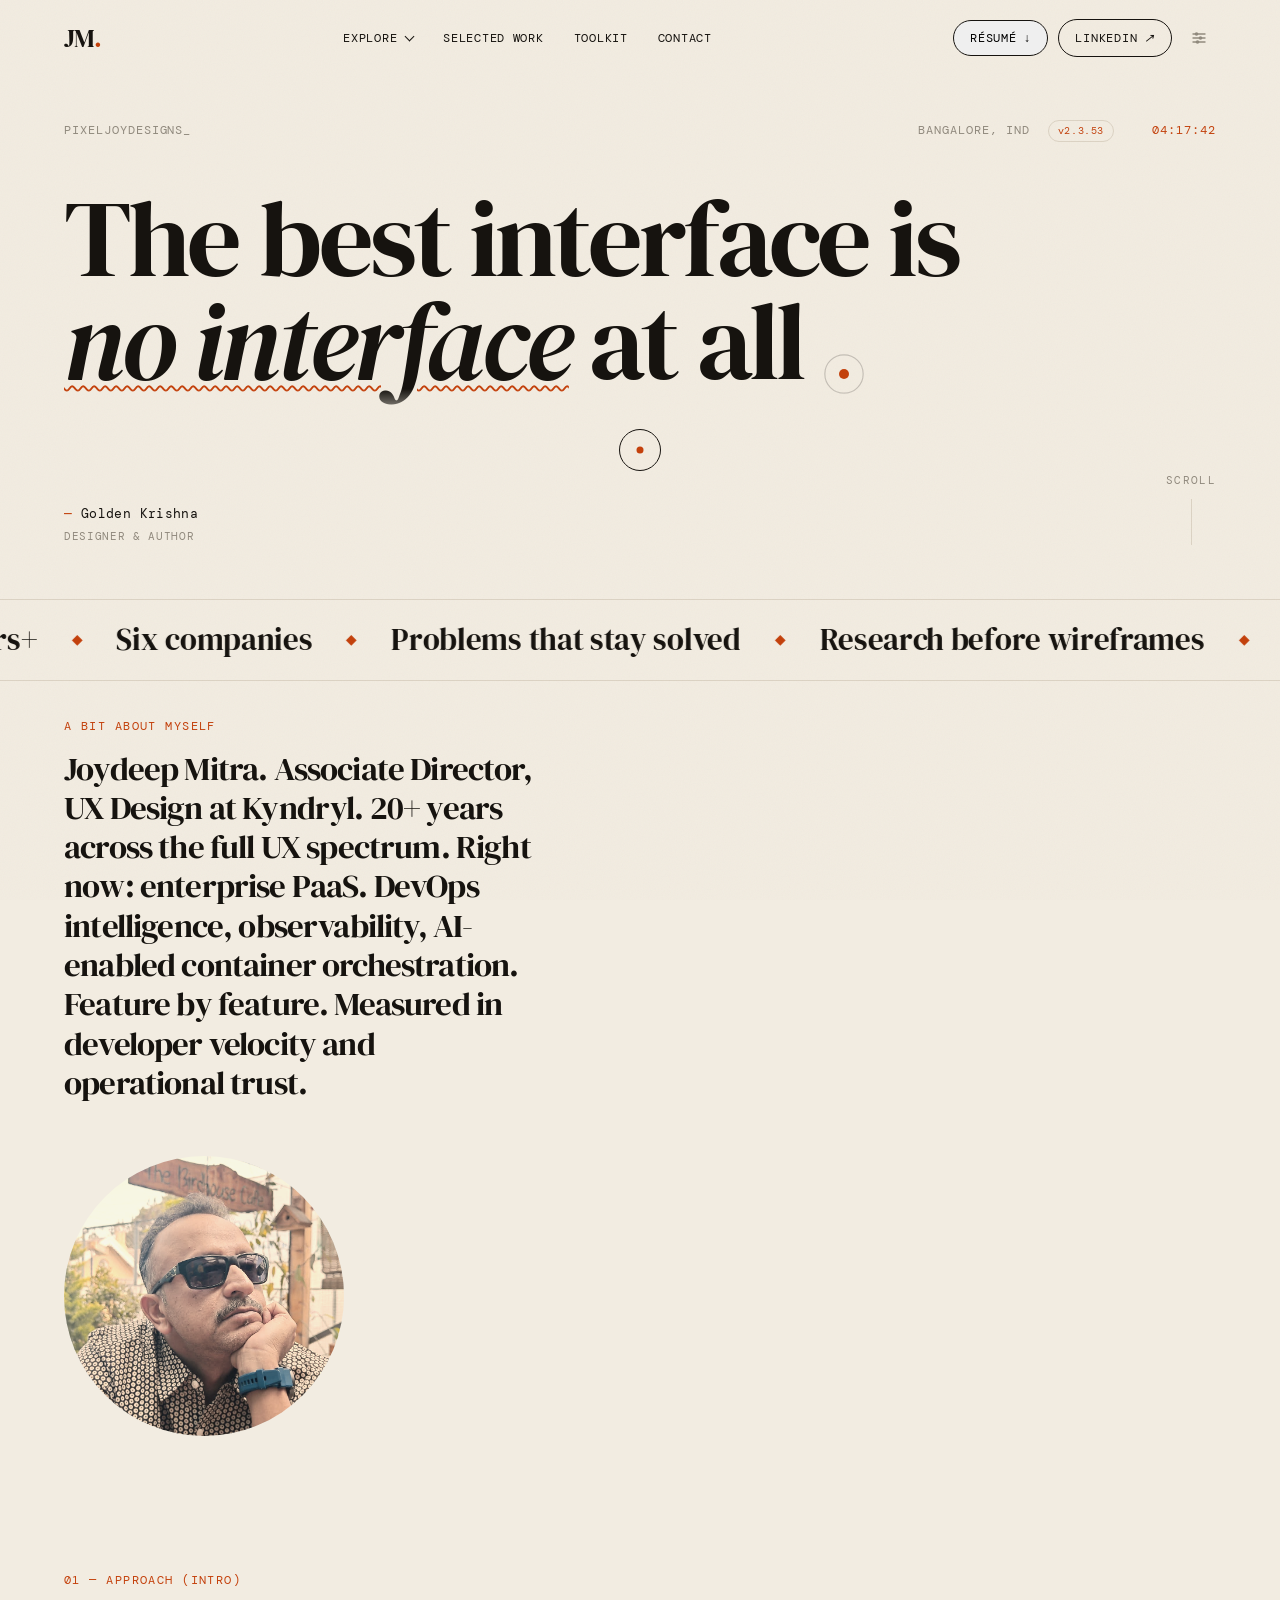
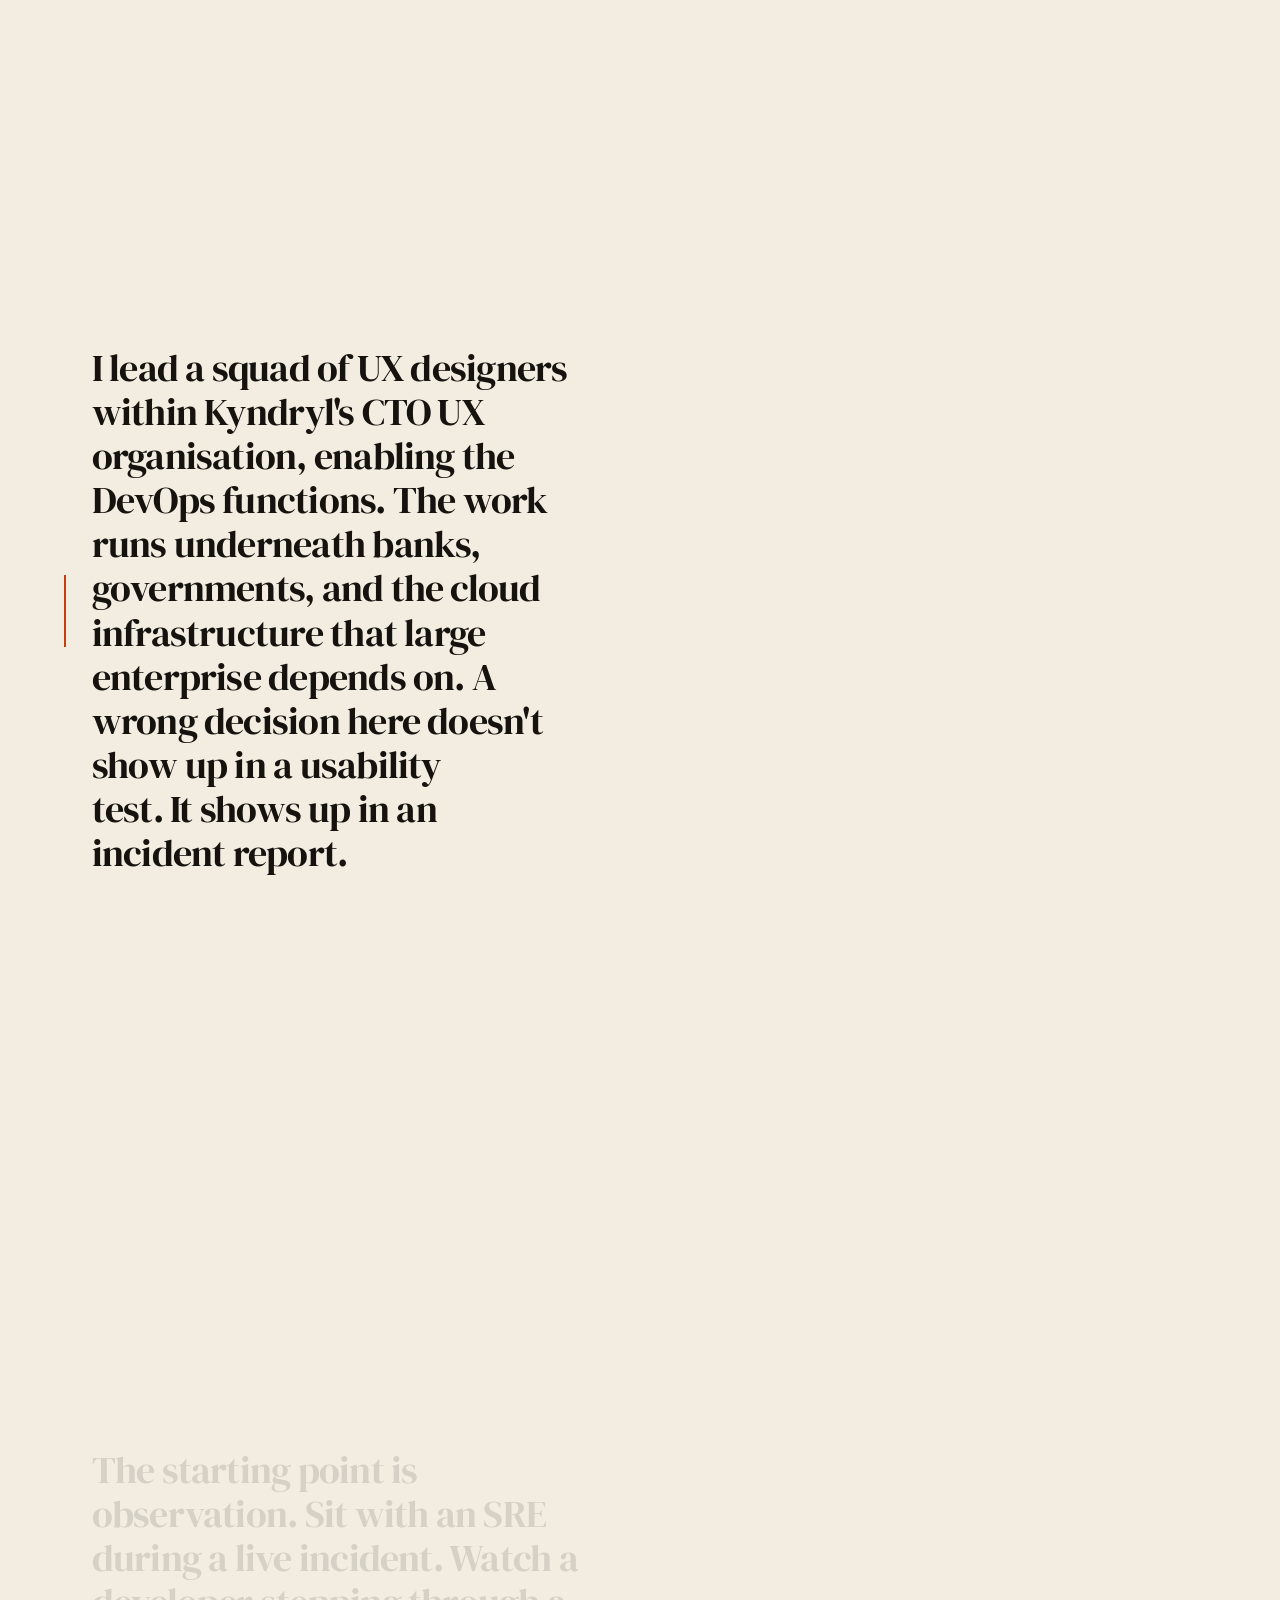
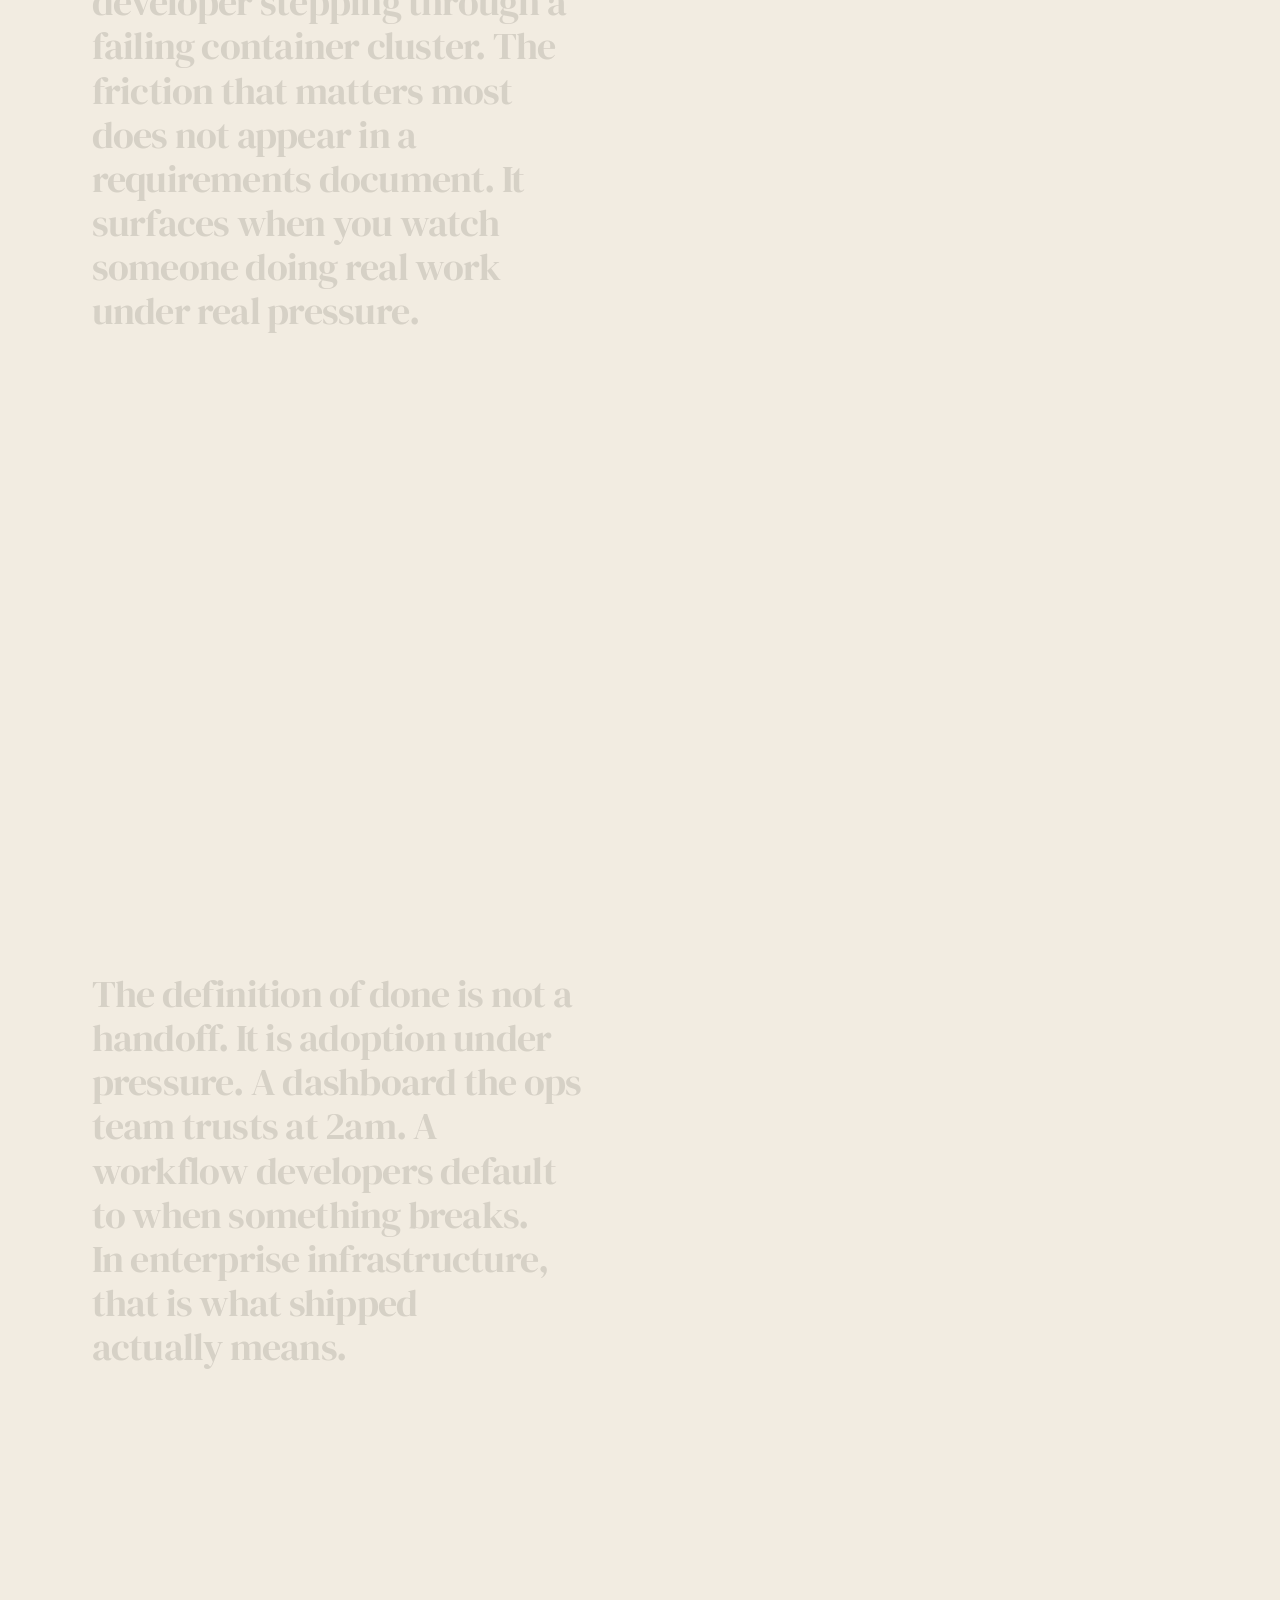
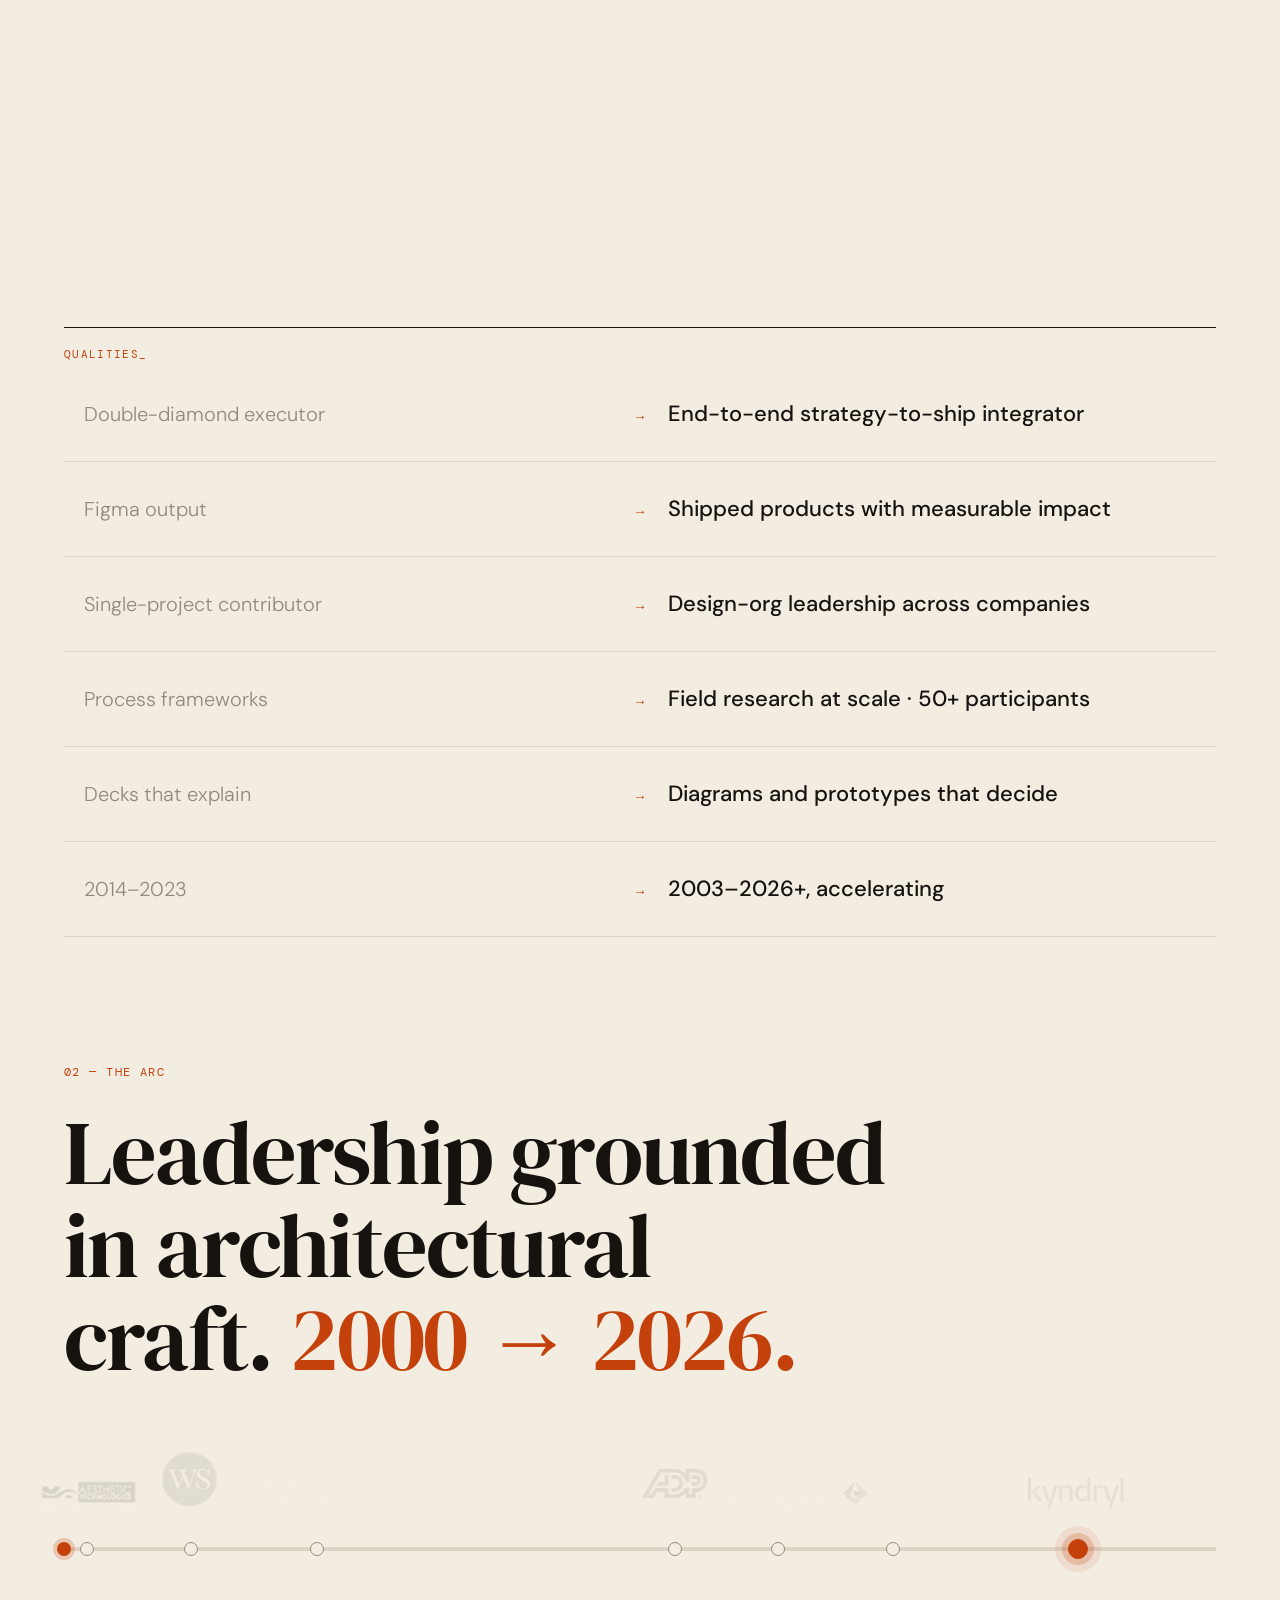
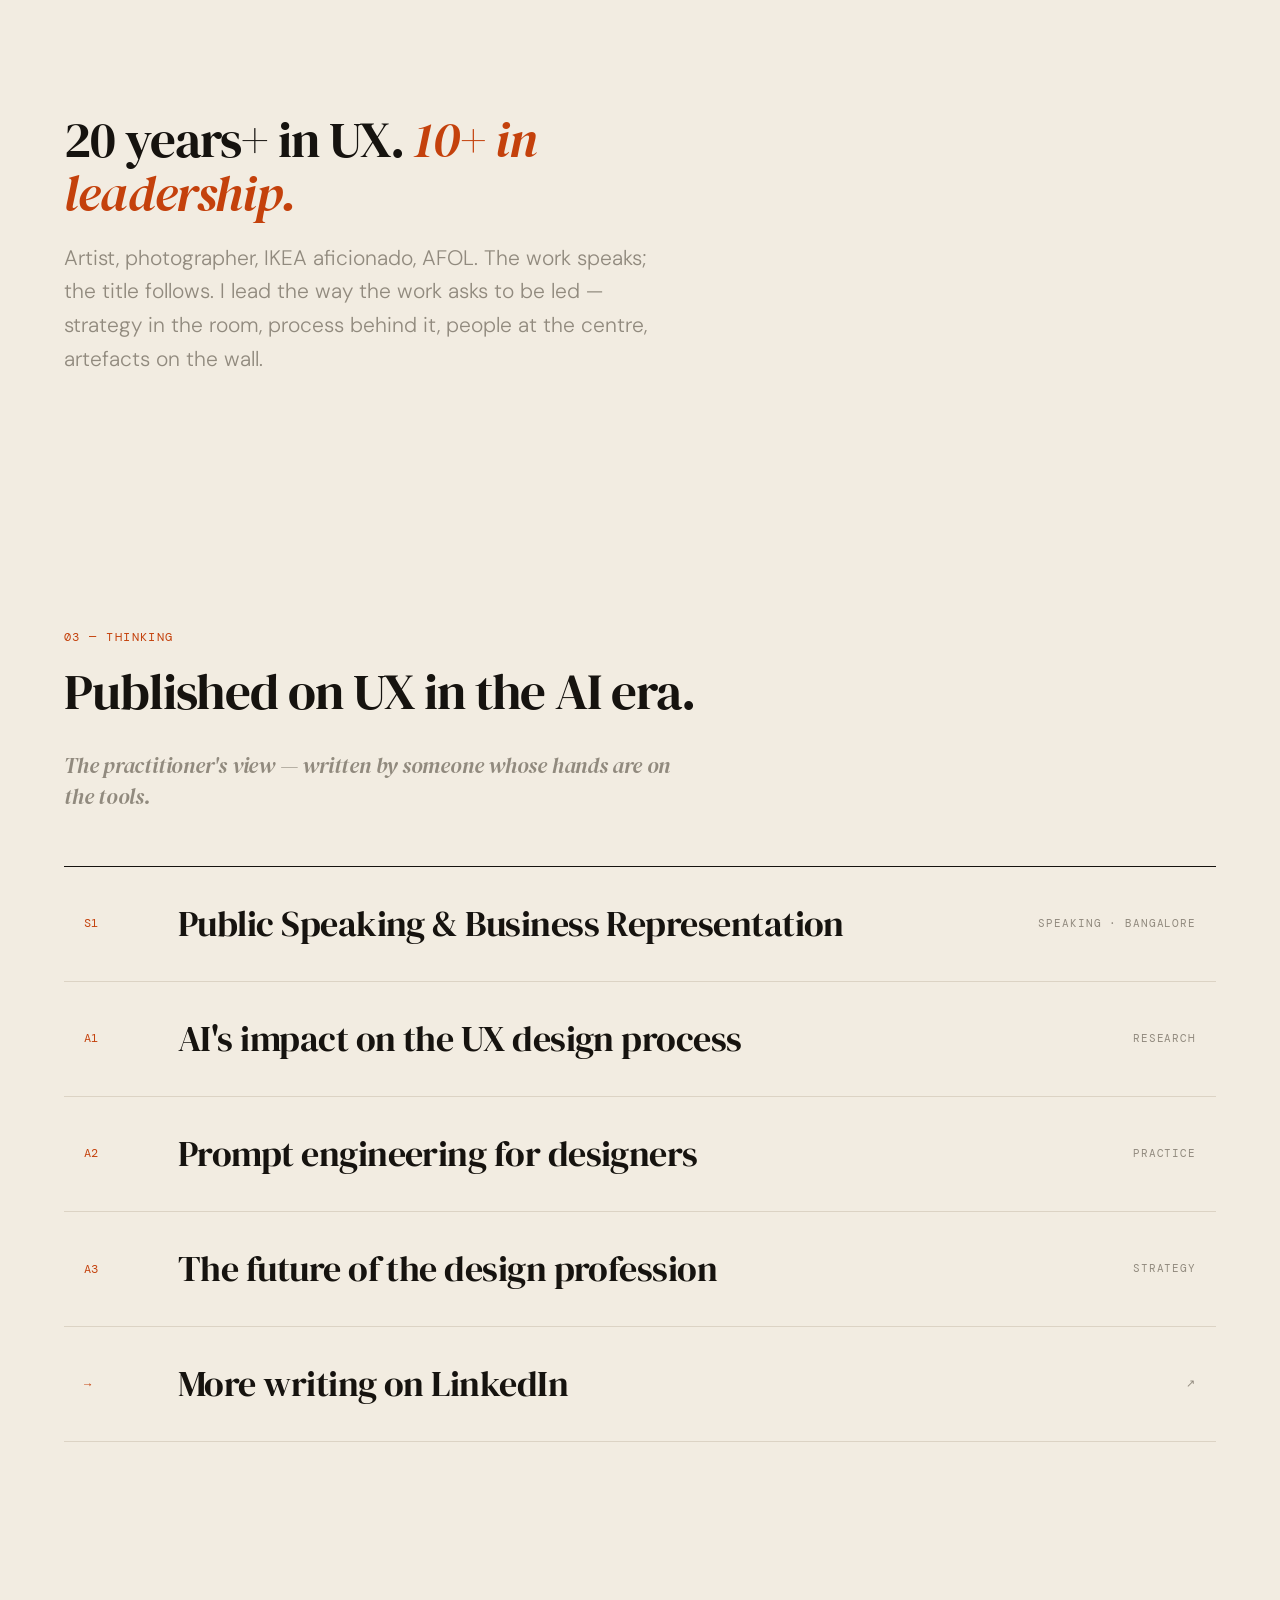
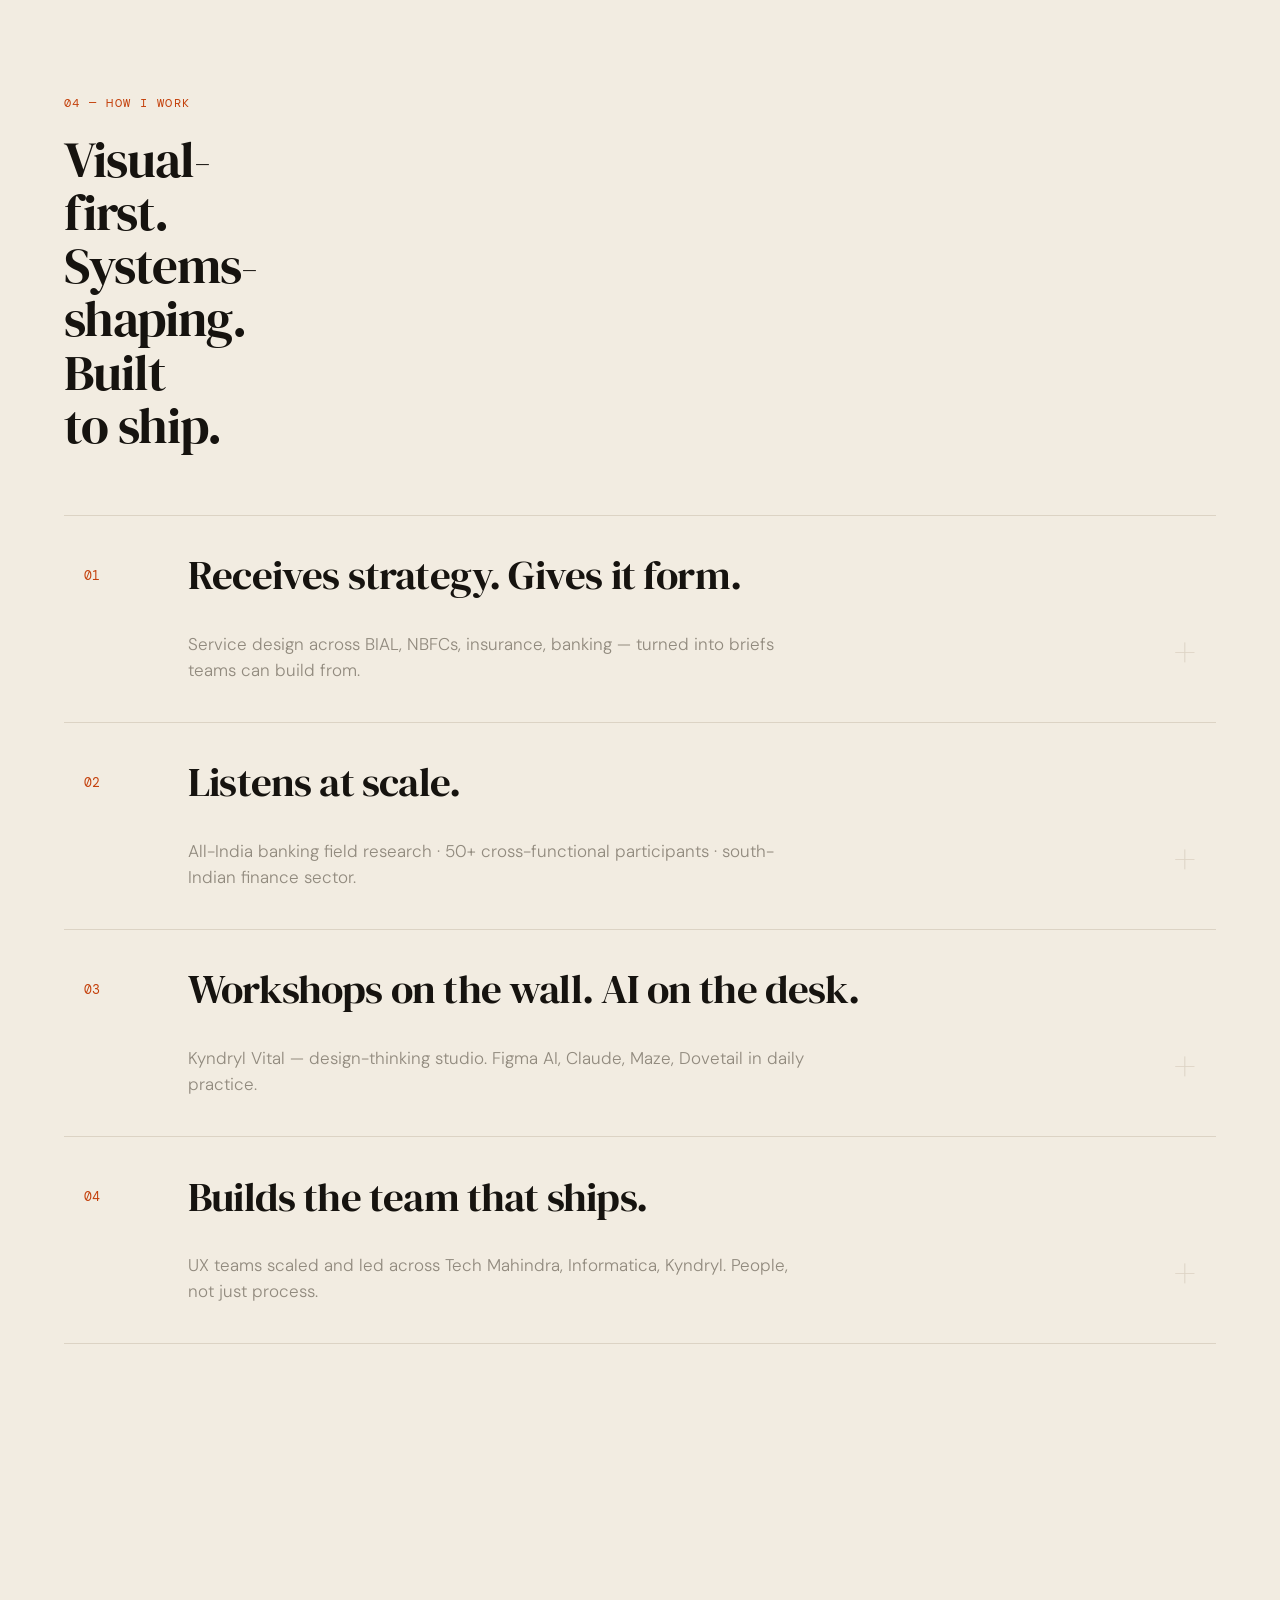
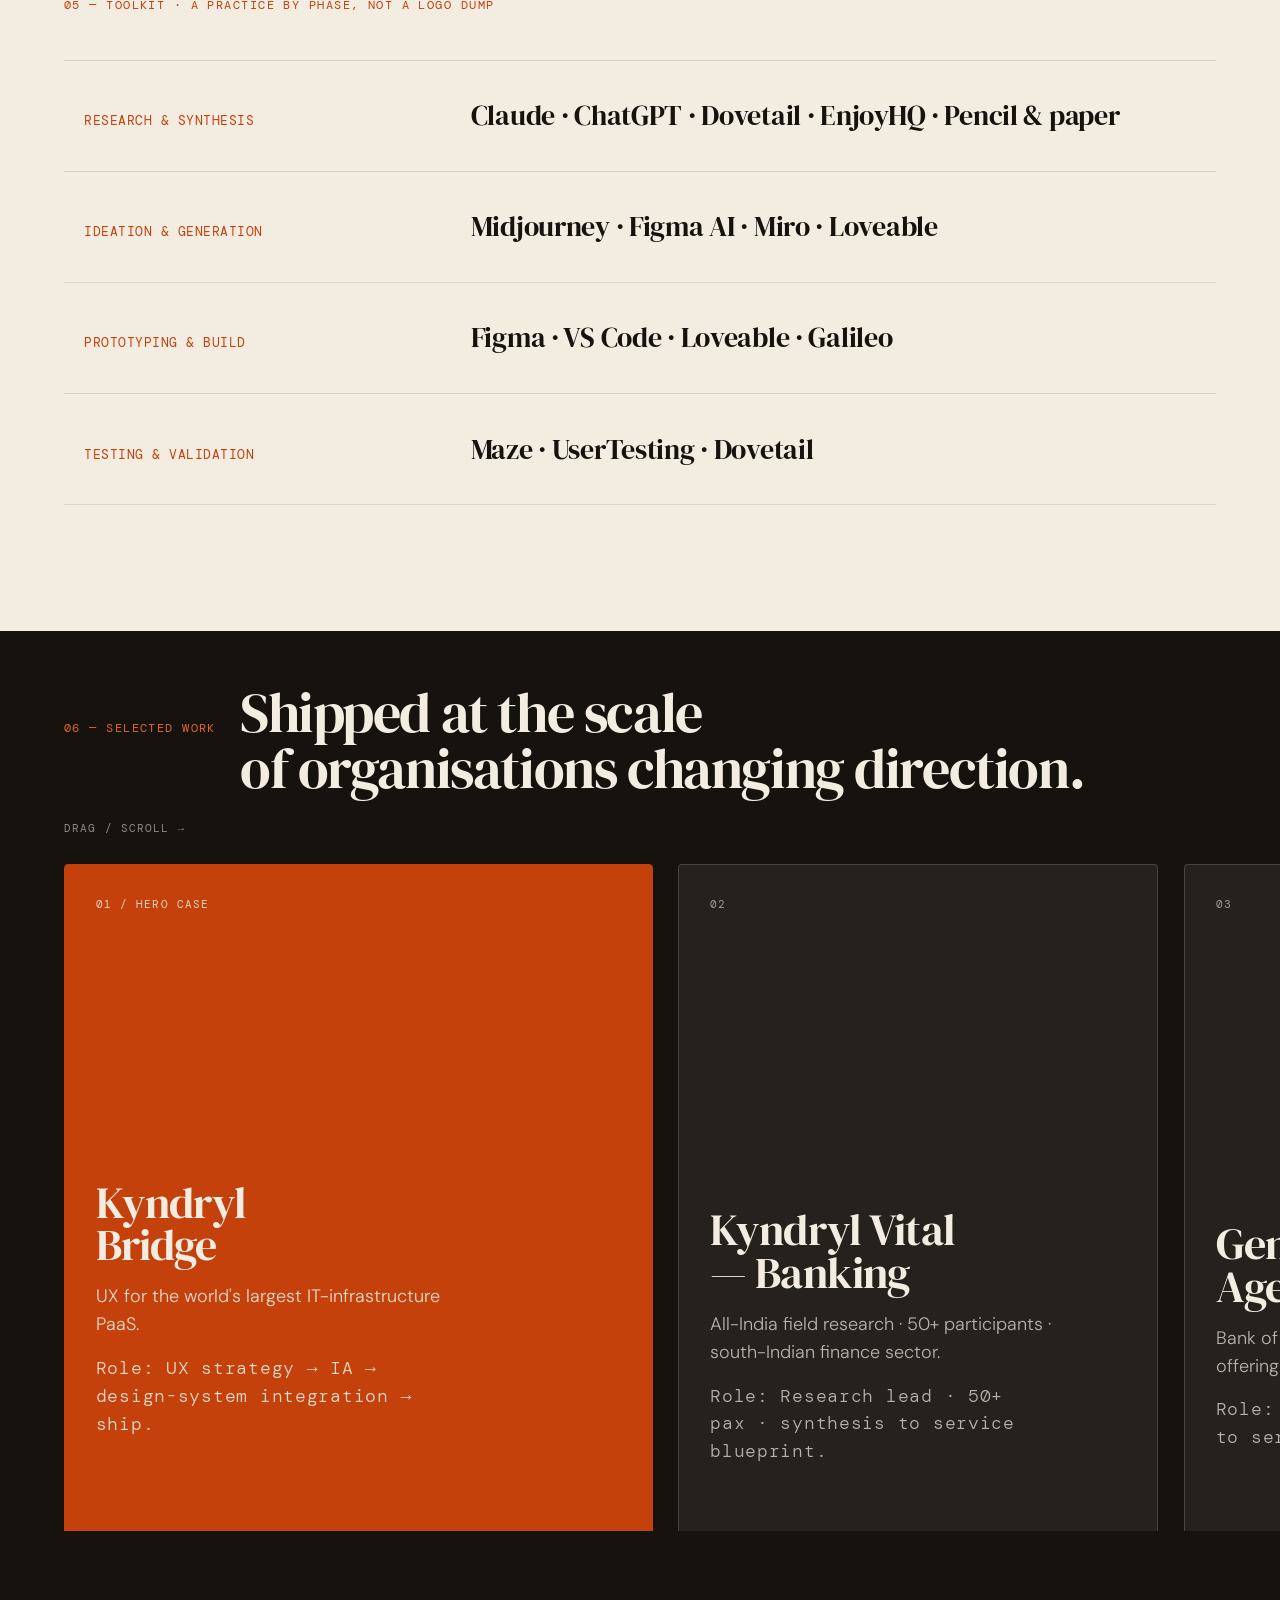
==== commit 29b3d8e3: "fix PDF resume not loading for some visitors - Mobile: skip iframe entirely, open PDF in new tab — n" ====
--- a/index.html
+++ b/index.html
@@ -621,6 +621,9 @@
     <div class="pdf-modal__bar">
       <span class="pdf-modal__title">JoydeepMitra — résumé 2026 v2.1</span>
       <div class="pdf-modal__actions">
+        <a href="resume/JoydeepMitra_resume_2026_v2.2_.pdf" target="_blank" rel="noopener" class="pdf-modal__dl" data-cursor>
+          Open <i>&#8599;</i>
+        </a>
         <a href="resume/JoydeepMitra_resume_2026_v2.2_.pdf" download class="pdf-modal__dl" data-cursor>
           Download <i>&#8595;</i>
         </a>
--- a/styles.css
+++ b/styles.css
@@ -228,6 +228,7 @@
   display: flex; align-items: center; justify-content: space-between;
   mix-blend-mode: normal;
   transition: background 0.3s ease, backdrop-filter 0.3s ease;
+  will-change: transform; /* force own GPU compositor layer — prevents sticky/canvas elements painting above */
 }
 .nav.is-scrolled {
   background: color-mix(in srgb, var(--paper) 72%, transparent);
@@ -559,6 +560,7 @@
 .visual-canvas > canvas {
   position: sticky !important;
   top: 0 !important;
+  z-index: 1;
   display: block !important;
   width: 100% !important;
   height: 100vh !important;
@@ -745,7 +747,7 @@
    03 · WORK (horizontal pinned)
    ============================================================ */
 .work { padding: 0; background: var(--ink); color: var(--paper); }
-.work__pin { position: sticky; top: 0; height: 100svh; overflow: hidden; display: flex; flex-direction: column; }
+.work__pin { position: sticky; top: 0; z-index: 1; height: 100svh; overflow: hidden; display: flex; flex-direction: column; }
 .work__head {
   display: flex; align-items: baseline; gap: 24px; flex-wrap: wrap;
   padding: clamp(28px, 6vh, 70px) var(--pad) clamp(20px, 3vh, 36px);
@@ -942,7 +944,7 @@
   opacity: 1;
   filter: grayscale(0%);
   transform: translateX(-50%) translateY(0);
-  background: transparent;
+  background: var(--sienna);
 }
 
 /* Timeline meta (company + years) — staggered 0.1 s after logo */
@@ -1011,7 +1013,7 @@
 .arc__card::before {
   content: "";
   position: absolute;
-  left: -32px; top: 5px;
+  left: -34px; top: 5px;
   width: 14px; height: 14px;
   border-radius: 50%;
   background: var(--paper);
@@ -1031,7 +1033,7 @@
   border-radius: 3px;
   background: transparent;
 }
-.arc__card.is-revealed .arc__card__logo { opacity: 1; background: transparent; }
+.arc__card.is-revealed .arc__card__logo { opacity: 1; background: var(--sienna); }
 .arc__card__text { display: flex; flex-direction: column; gap: 3px; }
 .arc__card__co {
   font-family: var(--serif);
@@ -1207,6 +1209,7 @@
   .visual-canvas > canvas {
     position: sticky !important;
     top: 0 !important;
+    z-index: 1;
     width: 100% !important;
     height: 100vh !important;
     pointer-events: auto !important;
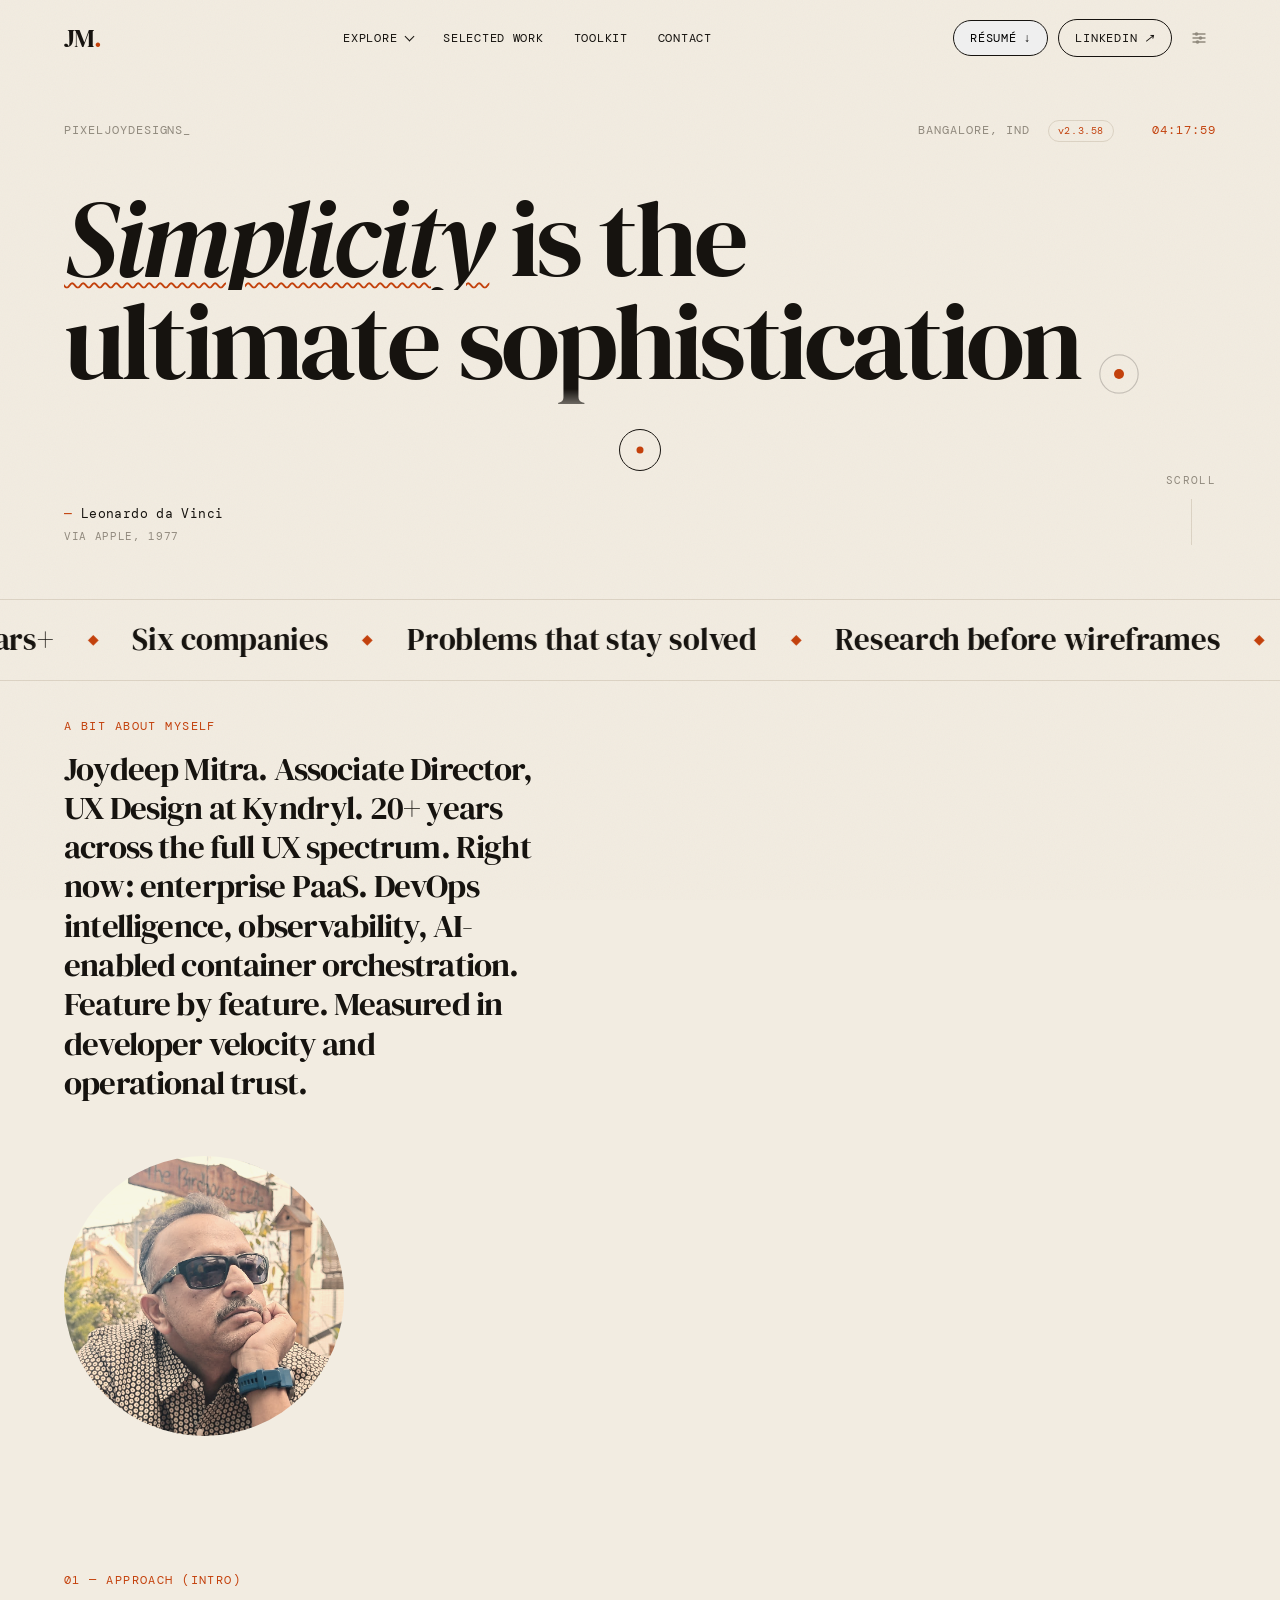
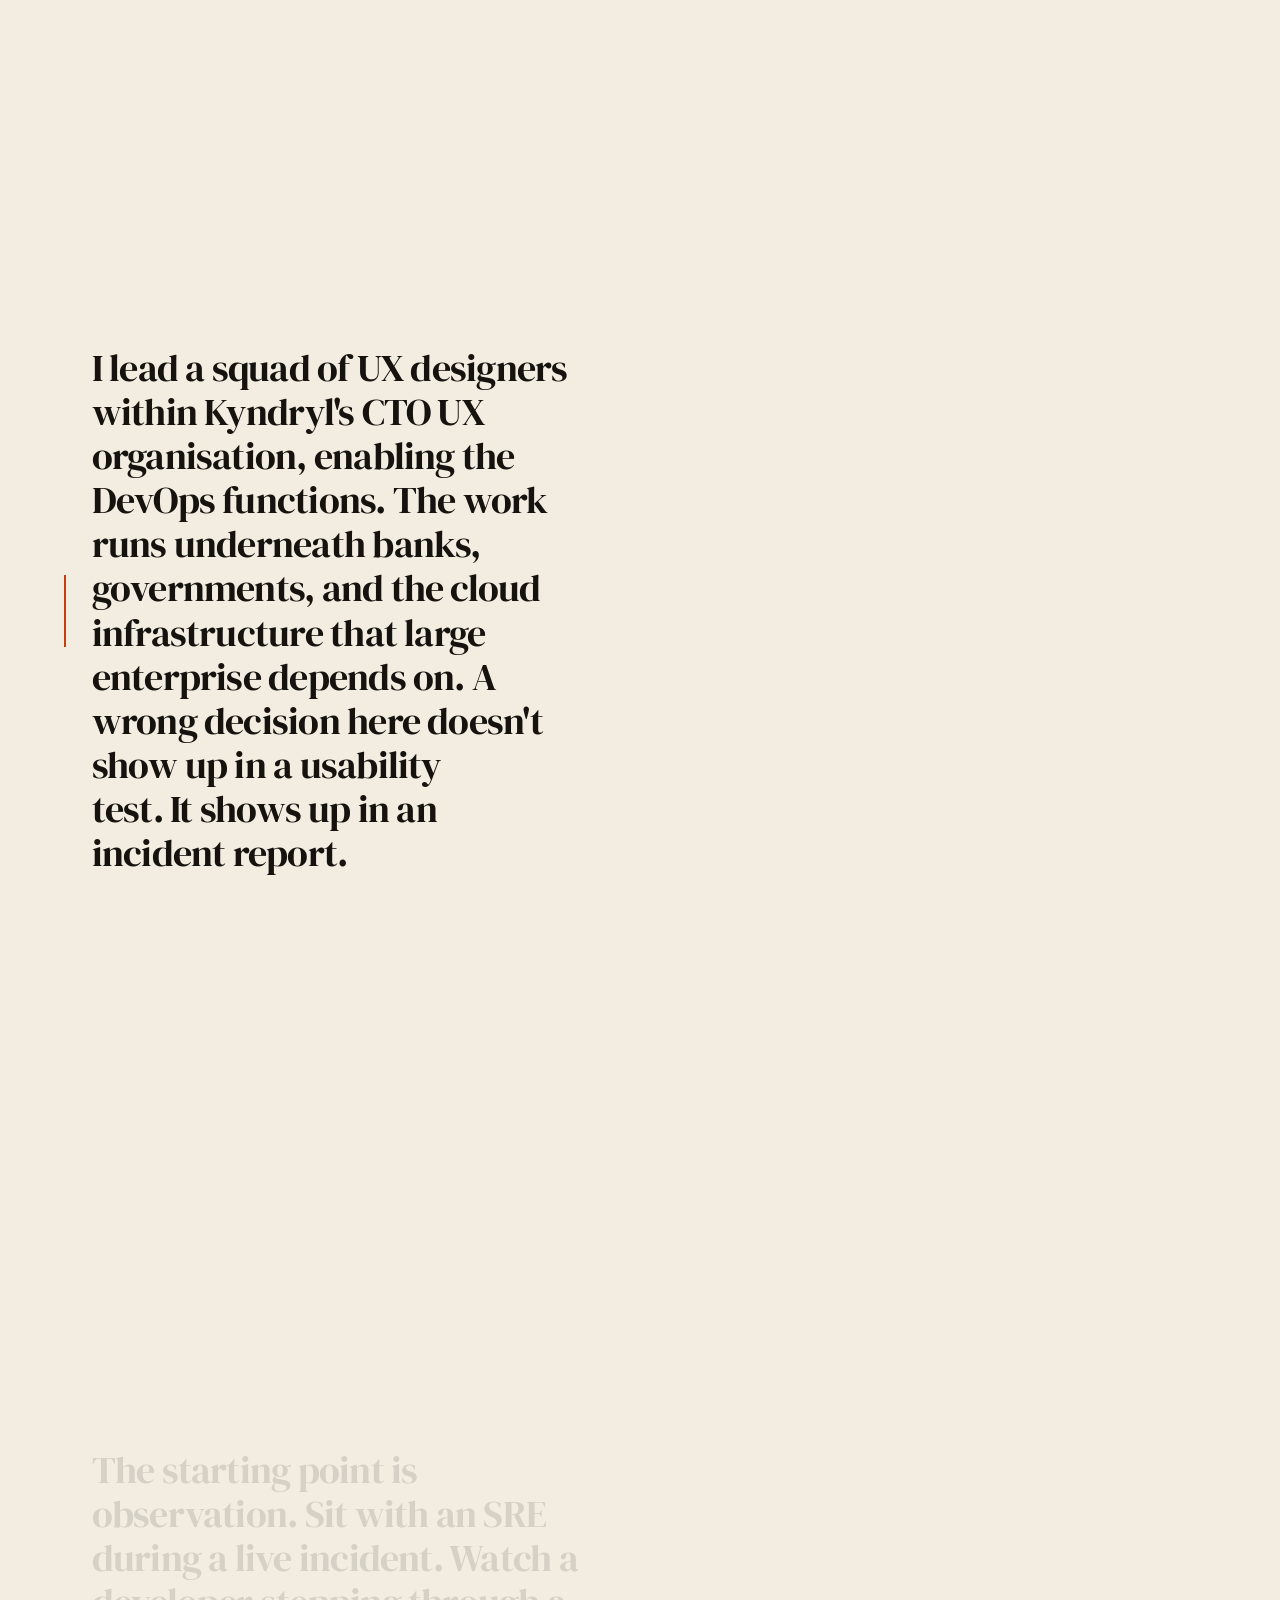
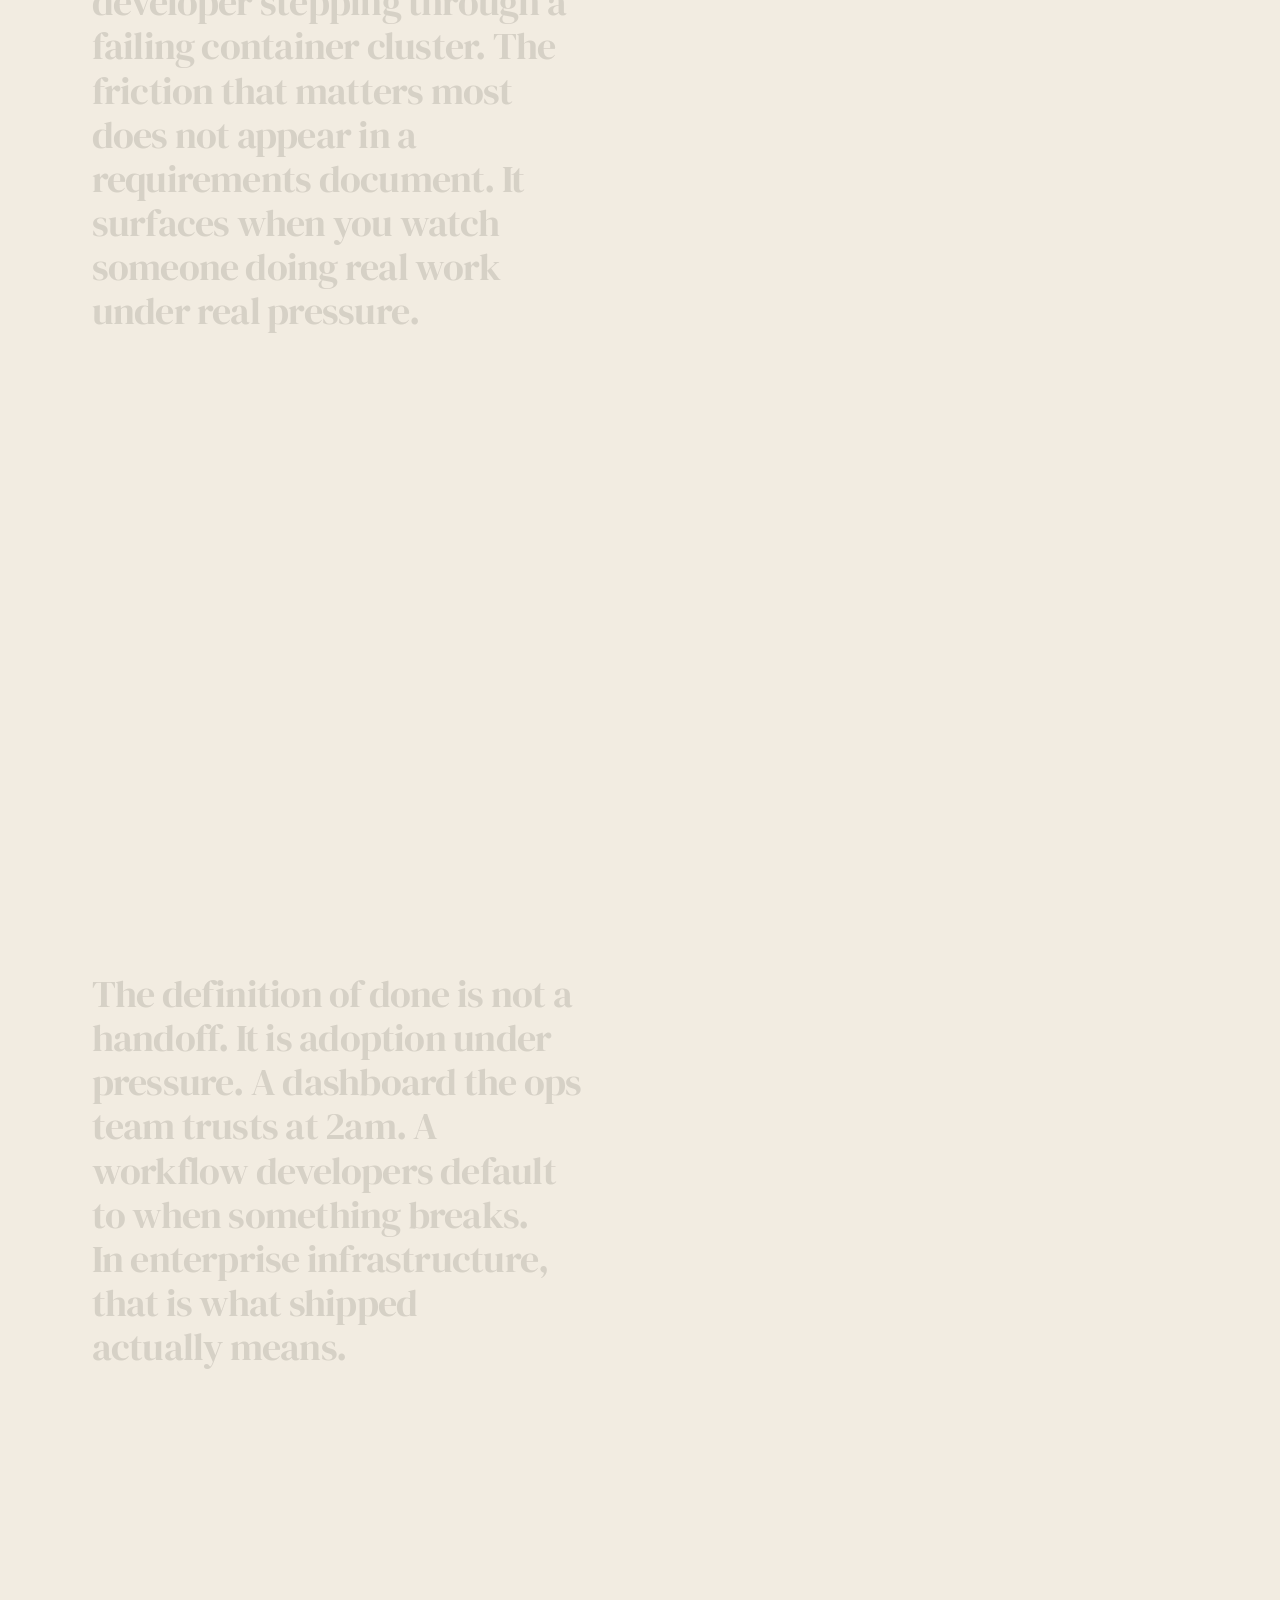
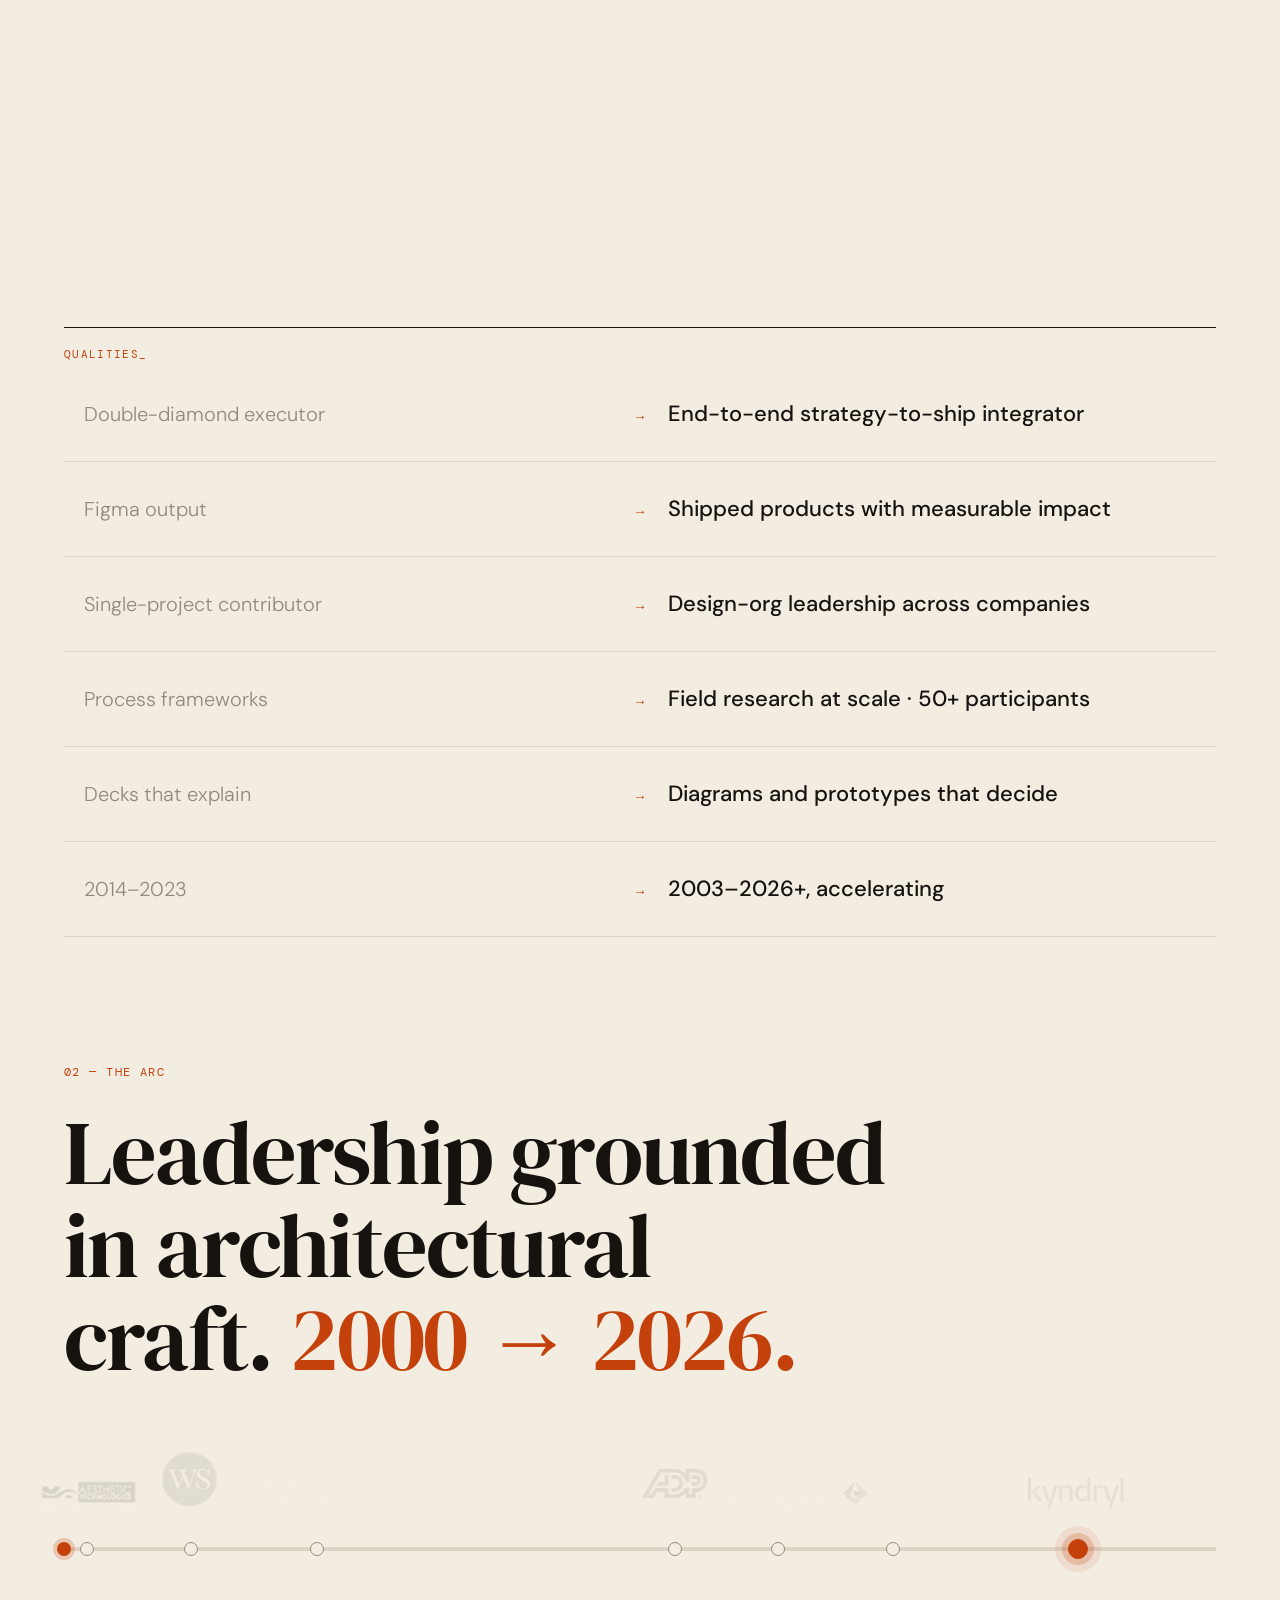
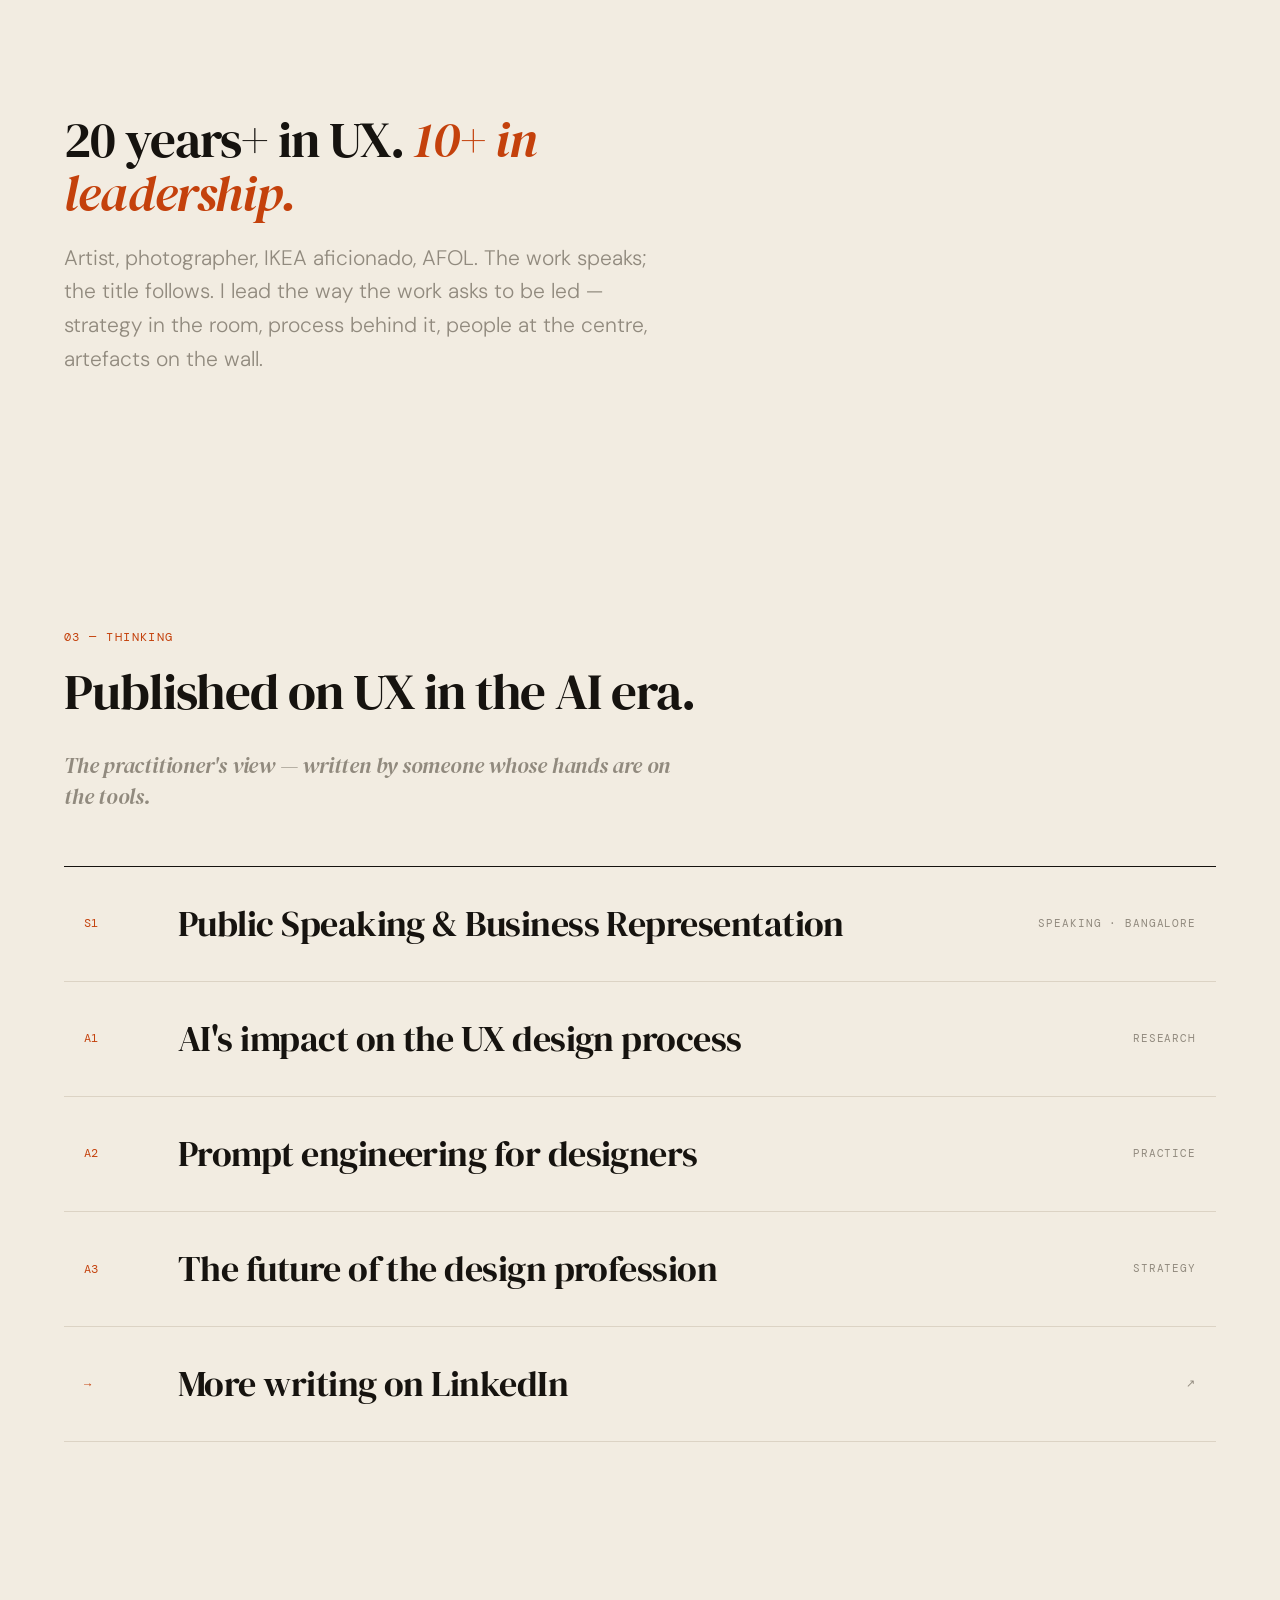
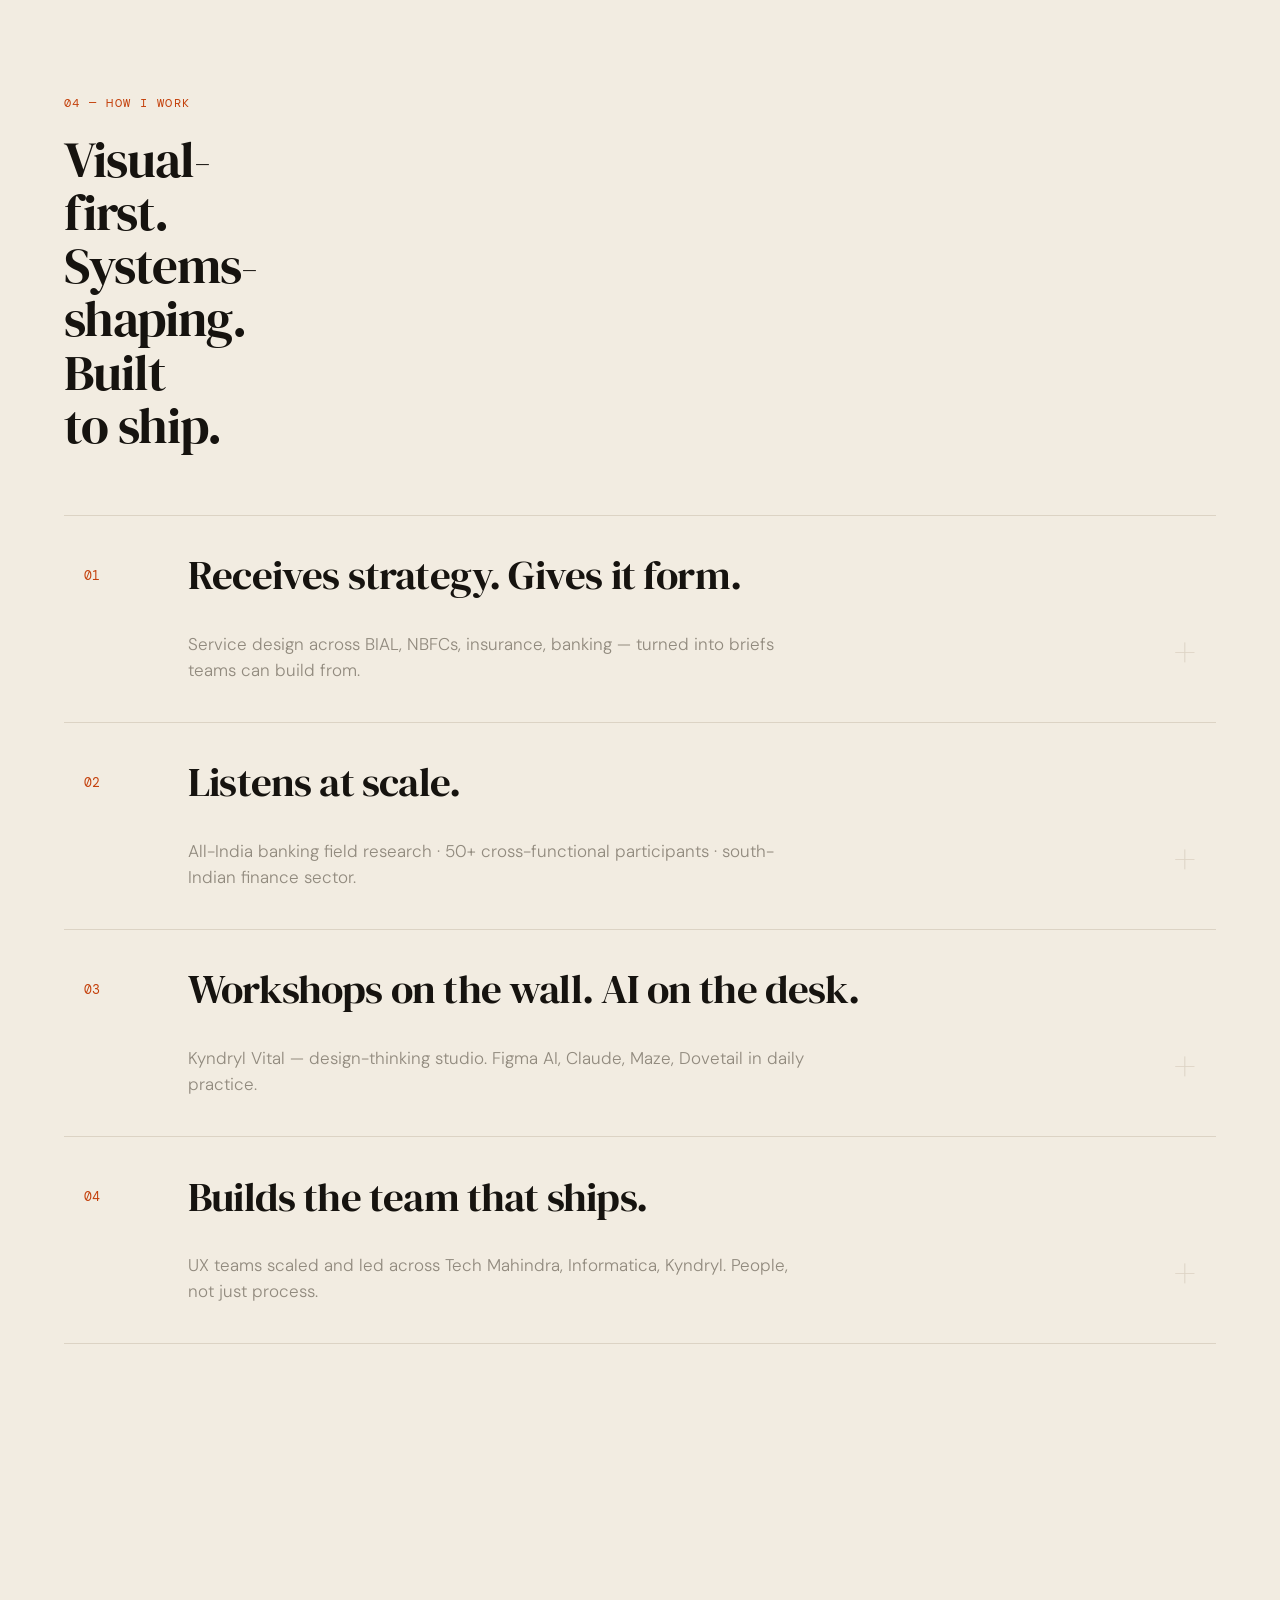
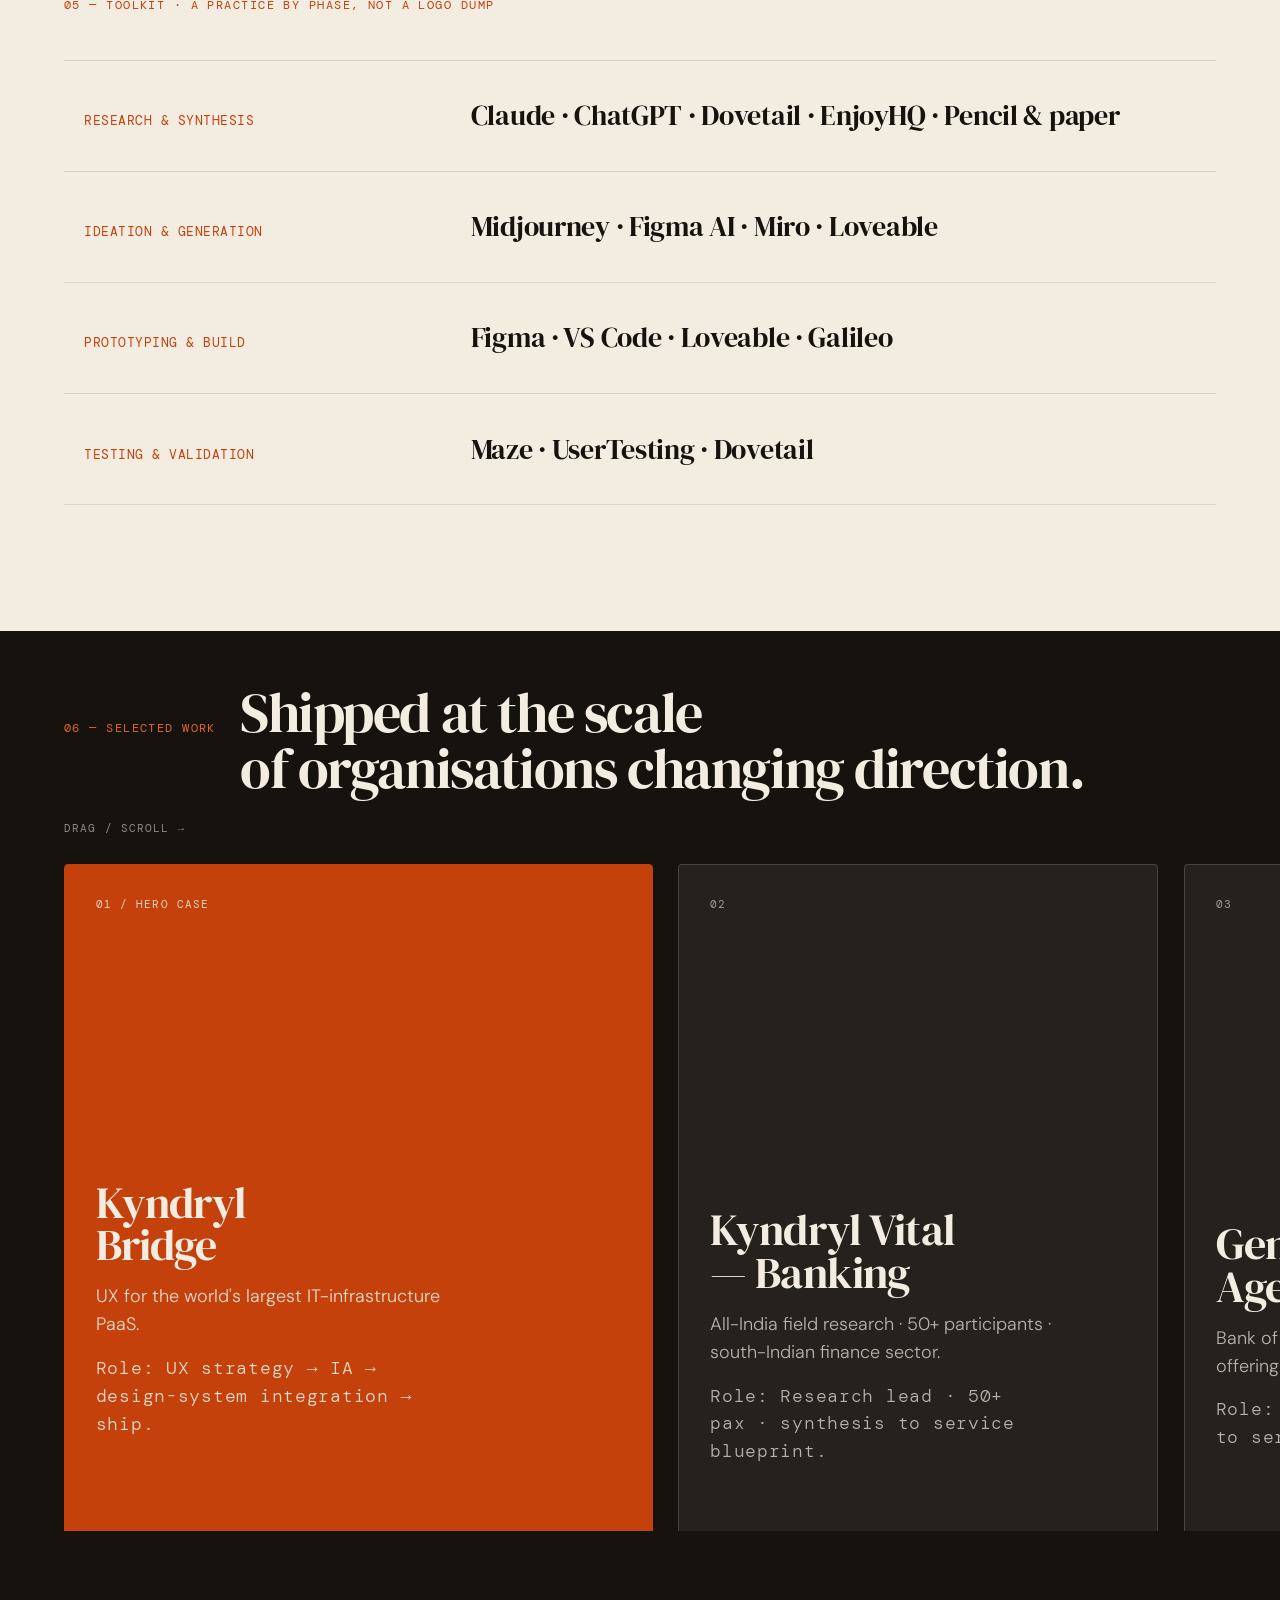
==== commit 68a03d5e: "v2.3.58: restore iframe-based PDF preview modal (Google Docs viewer on mobile) Co-Authored-By: Claud" ====
--- a/index.html
+++ b/index.html
@@ -621,9 +621,6 @@
     <div class="pdf-modal__bar">
       <span class="pdf-modal__title">JoydeepMitra — résumé 2026 v2.1</span>
       <div class="pdf-modal__actions">
-        <a href="resume/JoydeepMitra_resume_2026_v2.2_.pdf" target="_blank" rel="noopener" class="pdf-modal__dl" data-cursor>
-          Open <i>&#8599;</i>
-        </a>
         <a href="resume/JoydeepMitra_resume_2026_v2.2_.pdf" download class="pdf-modal__dl" data-cursor>
           Download <i>&#8595;</i>
         </a>
--- a/styles.css
+++ b/styles.css
@@ -227,10 +227,17 @@
   height: 76px; padding: 0 var(--pad);
   display: flex; align-items: center; justify-content: space-between;
   mix-blend-mode: normal;
+}
+/* Frosted glass on scroll: use ::before so backdrop-filter never lands on
+   the nav element itself — backdrop-filter on a parent traps fixed children
+   and breaks megamenu compositing */
+.nav::before {
+  content: "";
+  position: absolute; inset: 0; z-index: -1;
+  background: transparent;
   transition: background 0.3s ease, backdrop-filter 0.3s ease;
-  will-change: transform; /* force own GPU compositor layer — prevents sticky/canvas elements painting above */
-}
-.nav.is-scrolled {
+}
+.nav.is-scrolled::before {
   background: color-mix(in srgb, var(--paper) 72%, transparent);
   backdrop-filter: blur(12px);
   -webkit-backdrop-filter: blur(12px);
@@ -270,12 +277,14 @@
   position: fixed;
   top: 84px;
   right: var(--pad);
-  z-index: 9100;
+  z-index: 10001; /* above nav (9999) so panel is never hidden behind page layers */
   background: var(--paper);
   border: 1px solid var(--rule);
   min-width: 210px;
   max-width: calc(100vw - 2rem);
+  max-height: calc(100dvh - 90px);
   overflow-x: hidden;
+  overflow-y: auto;
   padding: 20px 20px 16px;
   opacity: 0;
   pointer-events: none;
@@ -338,11 +347,9 @@
 
 .megamenu__panel {
   position: fixed; left: 0; right: 0; top: 76px; z-index: 10000;
-  background: var(--paper);
-  border-top: 1px solid var(--rule); border-bottom: 1px solid var(--rule);
-  box-shadow: 0 40px 70px -40px rgba(22, 19, 15, .35);
-  padding: clamp(22px, 3vw, 44px) var(--pad) clamp(28px, 4vw, 52px);
-  opacity: 0; visibility: hidden; transform: translateY(-14px);
+  background: transparent;
+  padding: clamp(16px, 2vw, 32px) var(--pad) clamp(20px, 3vw, 40px);
+  opacity: 0; visibility: hidden; transform: translateY(-10px);
   transition: opacity .4s var(--ease), transform .5s var(--ease), visibility .4s;
   pointer-events: none;
 }
@@ -355,17 +362,23 @@
   gap: 8px; min-height: clamp(210px, 26vh, 290px);
   padding: clamp(22px, 2.2vw, 38px) 18px clamp(18px, 2vw, 28px);
   background: var(--paper2); border: 1px solid var(--rule); border-radius: 7px;
-  color: var(--ink);
+  color: var(--ink); box-shadow: 0 2px 8px -4px rgba(22, 19, 15, .06);
   opacity: 0; transform: translateY(18px);
   transition: background .45s var(--ease), border-color .45s var(--ease),
-              transform .5s var(--ease), opacity .5s var(--ease);
-}
-.megamenu.open .mtile { opacity: 1; transform: none; }
-.megamenu.open .mtile:nth-child(1) { transition-delay: .05s; }
-.megamenu.open .mtile:nth-child(2) { transition-delay: .11s; }
-.megamenu.open .mtile:nth-child(3) { transition-delay: .17s; }
-.megamenu.open .mtile:nth-child(4) { transition-delay: .23s; }
-.mtile:hover { background: var(--paper); border-color: var(--sienna); transform: translateY(-7px); }
+              transform .55s var(--ease), opacity .5s var(--ease),
+              box-shadow .55s var(--ease);
+}
+.megamenu.open .mtile { opacity: 1; transform: translateY(0); }
+.megamenu.open .mtile:nth-child(1) { transition-delay: .04s; }
+.megamenu.open .mtile:nth-child(2) { transition-delay: .09s; }
+.megamenu.open .mtile:nth-child(3) { transition-delay: .14s; }
+.megamenu.open .mtile:nth-child(4) { transition-delay: .19s; }
+.mtile:hover {
+  background: var(--paper); border-color: var(--sienna);
+  transform: translateY(-9px);
+  box-shadow: 0 22px 44px -12px rgba(22, 19, 15, .24),
+              0 6px 16px -6px rgba(22, 19, 15, .12);
+}
 
 .mtile__num {
   position: absolute; top: 14px; left: 16px;
@@ -399,11 +412,16 @@
 .mtile:hover .m-arrow { transform: translate(4px, -4px); }
 
 @media (max-width: 800px) {
-  .megamenu__panel { top: 76px; bottom: 0; max-height: calc(100svh - 76px); overflow-y: auto; }
+  .megamenu__panel { top: 76px; max-height: calc(100svh - 80px); overflow-y: auto; }
   .mega__grid { grid-template-columns: 1fr; gap: 8px; }
   .mtile {
     flex-direction: row; align-items: center; text-align: left; gap: 18px;
-    min-height: 0; padding: 16px 18px;
+    min-height: 0; padding: 14px 18px;
+    box-shadow: 0 2px 10px -4px rgba(22, 19, 15, .07);
+  }
+  .mtile:hover {
+    transform: translateY(-4px);
+    box-shadow: 0 12px 28px -8px rgba(22, 19, 15, .2), 0 4px 10px -4px rgba(22, 19, 15, .1);
   }
   .mtile__art { flex: 0 0 48px; width: 48px; margin: 0; }
   .mtile__art svg { width: 44px; height: 44px; }
@@ -1263,6 +1281,44 @@
 }
 
 /* ============================================================
+   LANDSCAPE PHONES — approach section wallpaper fix
+   Targets phones in landscape (short viewport, any width).
+   Applies the same canvas-as-wallpaper treatment as portrait mobile
+   so the animation stays behind the text rather than being a
+   disconnected block above it.
+   ============================================================ */
+@media (orientation: landscape) and (max-height: 600px) {
+  section.shift-story { padding-top: clamp(20px, 4vh, 40px); }
+  .shift-story__stage { margin-left: 0; margin-right: 0; }
+
+  .visual-canvas {
+    position: absolute !important;
+    top: 0 !important; left: 0 !important;
+    width: 100% !important; height: 100% !important;
+    z-index: 0; opacity: 0.28; pointer-events: none;
+  }
+  .visual-canvas > canvas {
+    position: sticky !important;
+    top: 0 !important; z-index: 1;
+    width: 100% !important; height: 100vh !important;
+    pointer-events: none !important;
+  }
+  .story-content {
+    position: relative; z-index: 2;
+    width: 100%; padding: 4vh var(--pad) 10vh;
+    pointer-events: none;
+  }
+  .story-step { min-height: 80vh; pointer-events: none; }
+  .story-step p {
+    font-size: clamp(1.15rem, 3.5vw, 1.7rem);
+    max-width: 44ch; line-height: 1.45;
+  }
+  .story-step::before { display: none; }
+  #step-nav { display: flex !important; }
+  #context-label-dot, #context-tooltip { display: none; }
+}
+
+/* ============================================================
    MOBILE  ≤ 640px  — nav + hero polish
    ============================================================ */
 @media (max-width: 640px) {
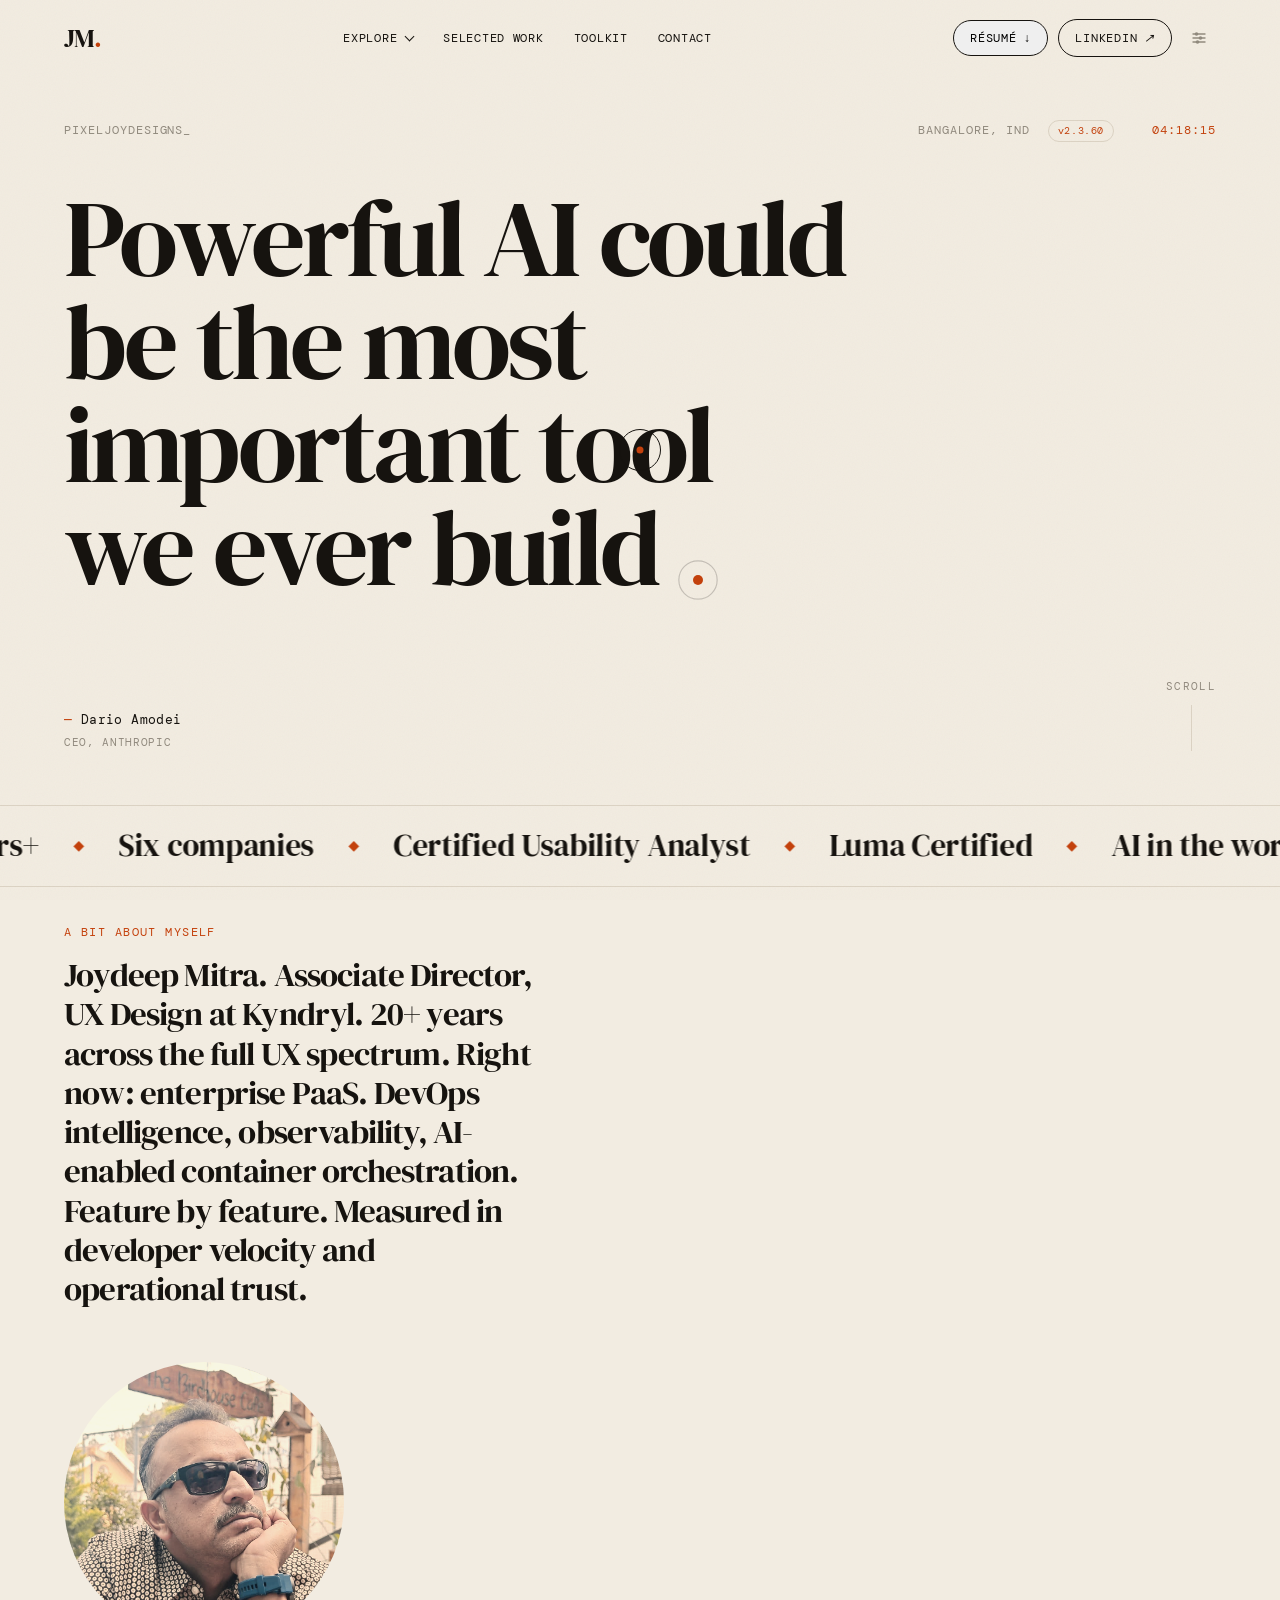
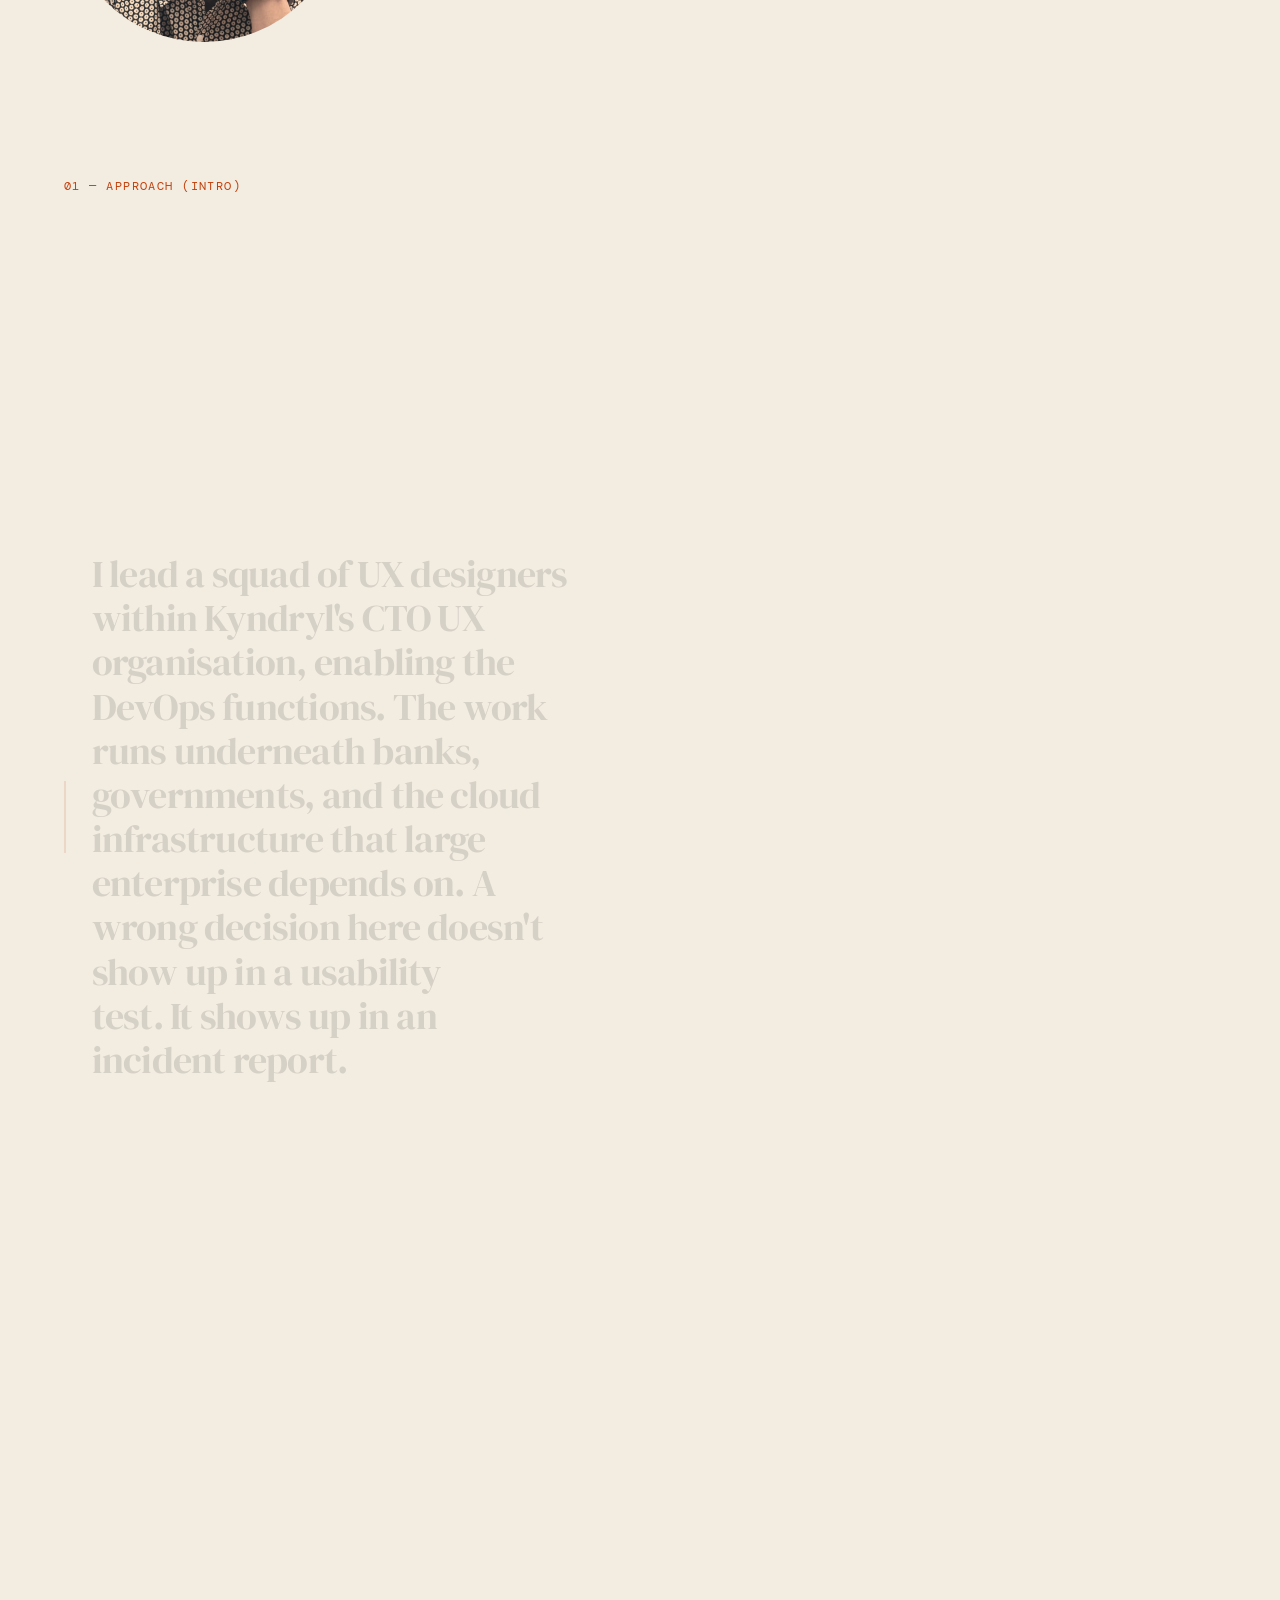
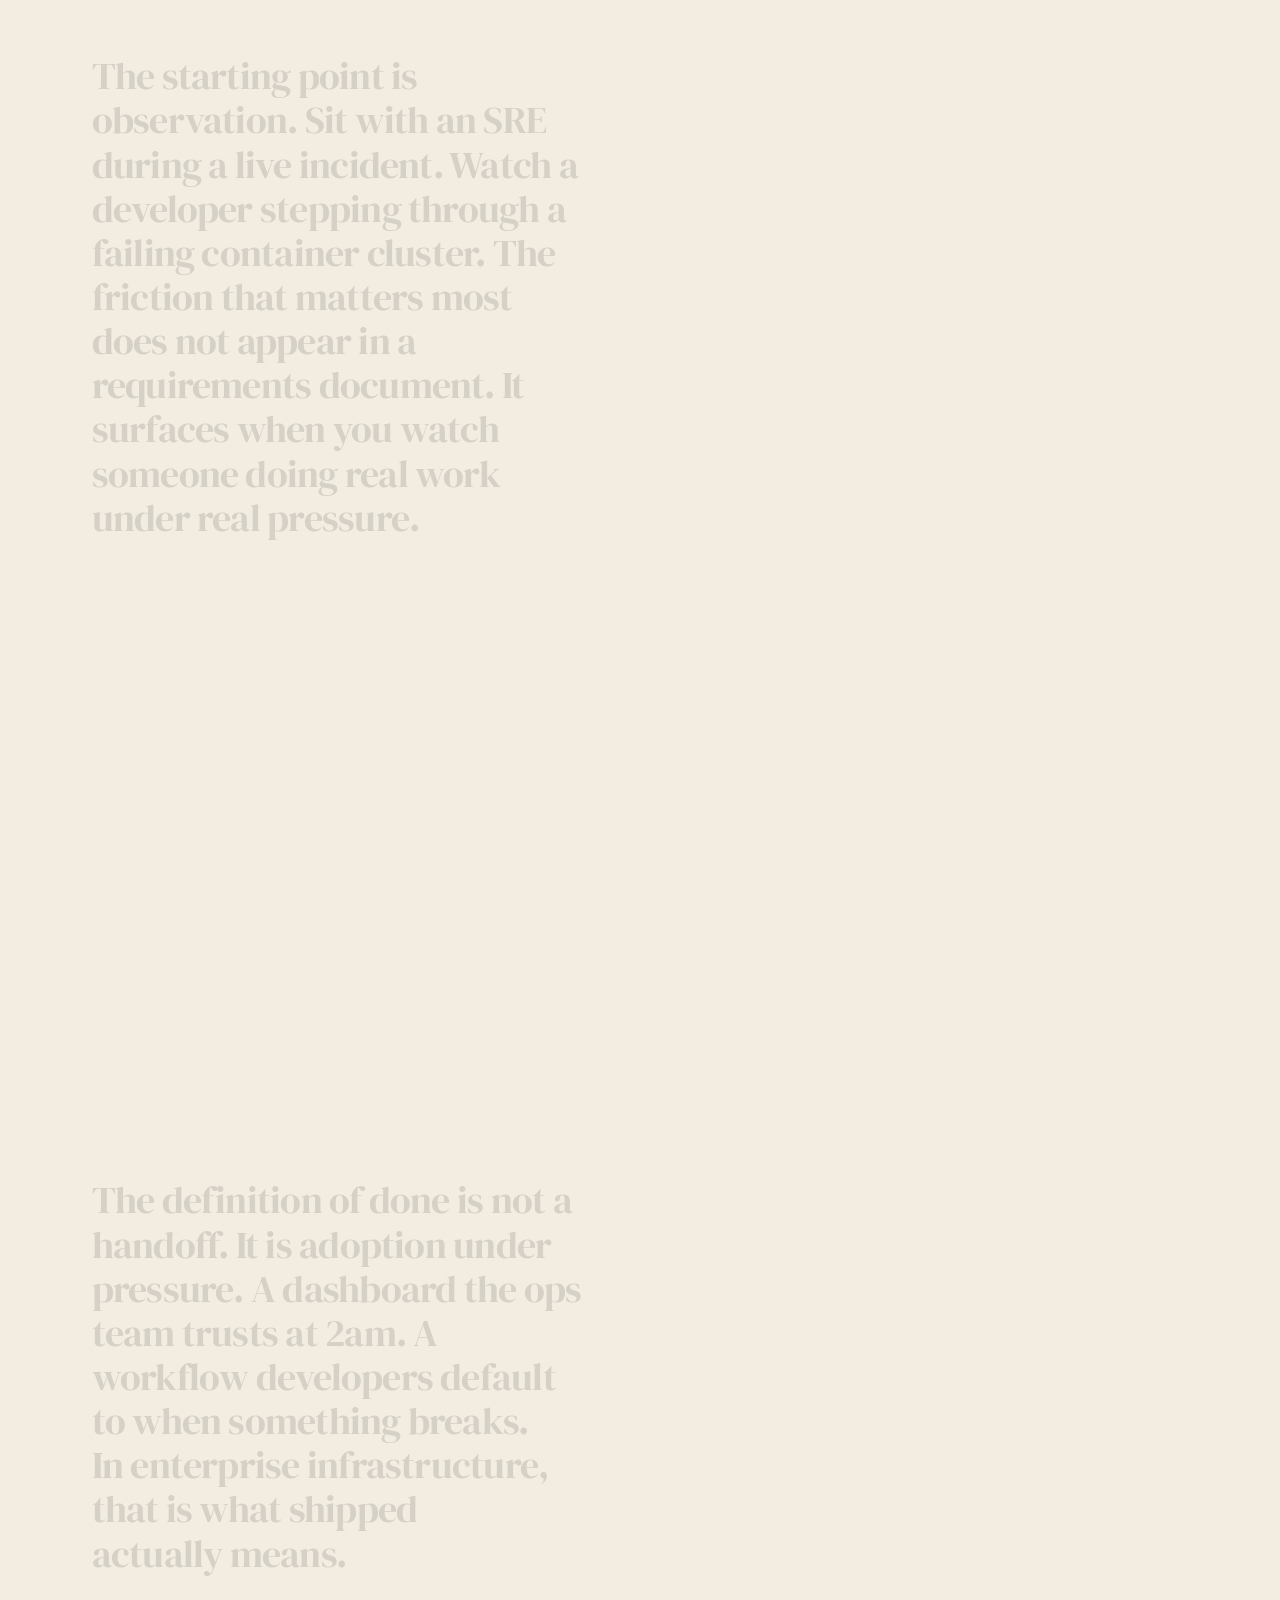
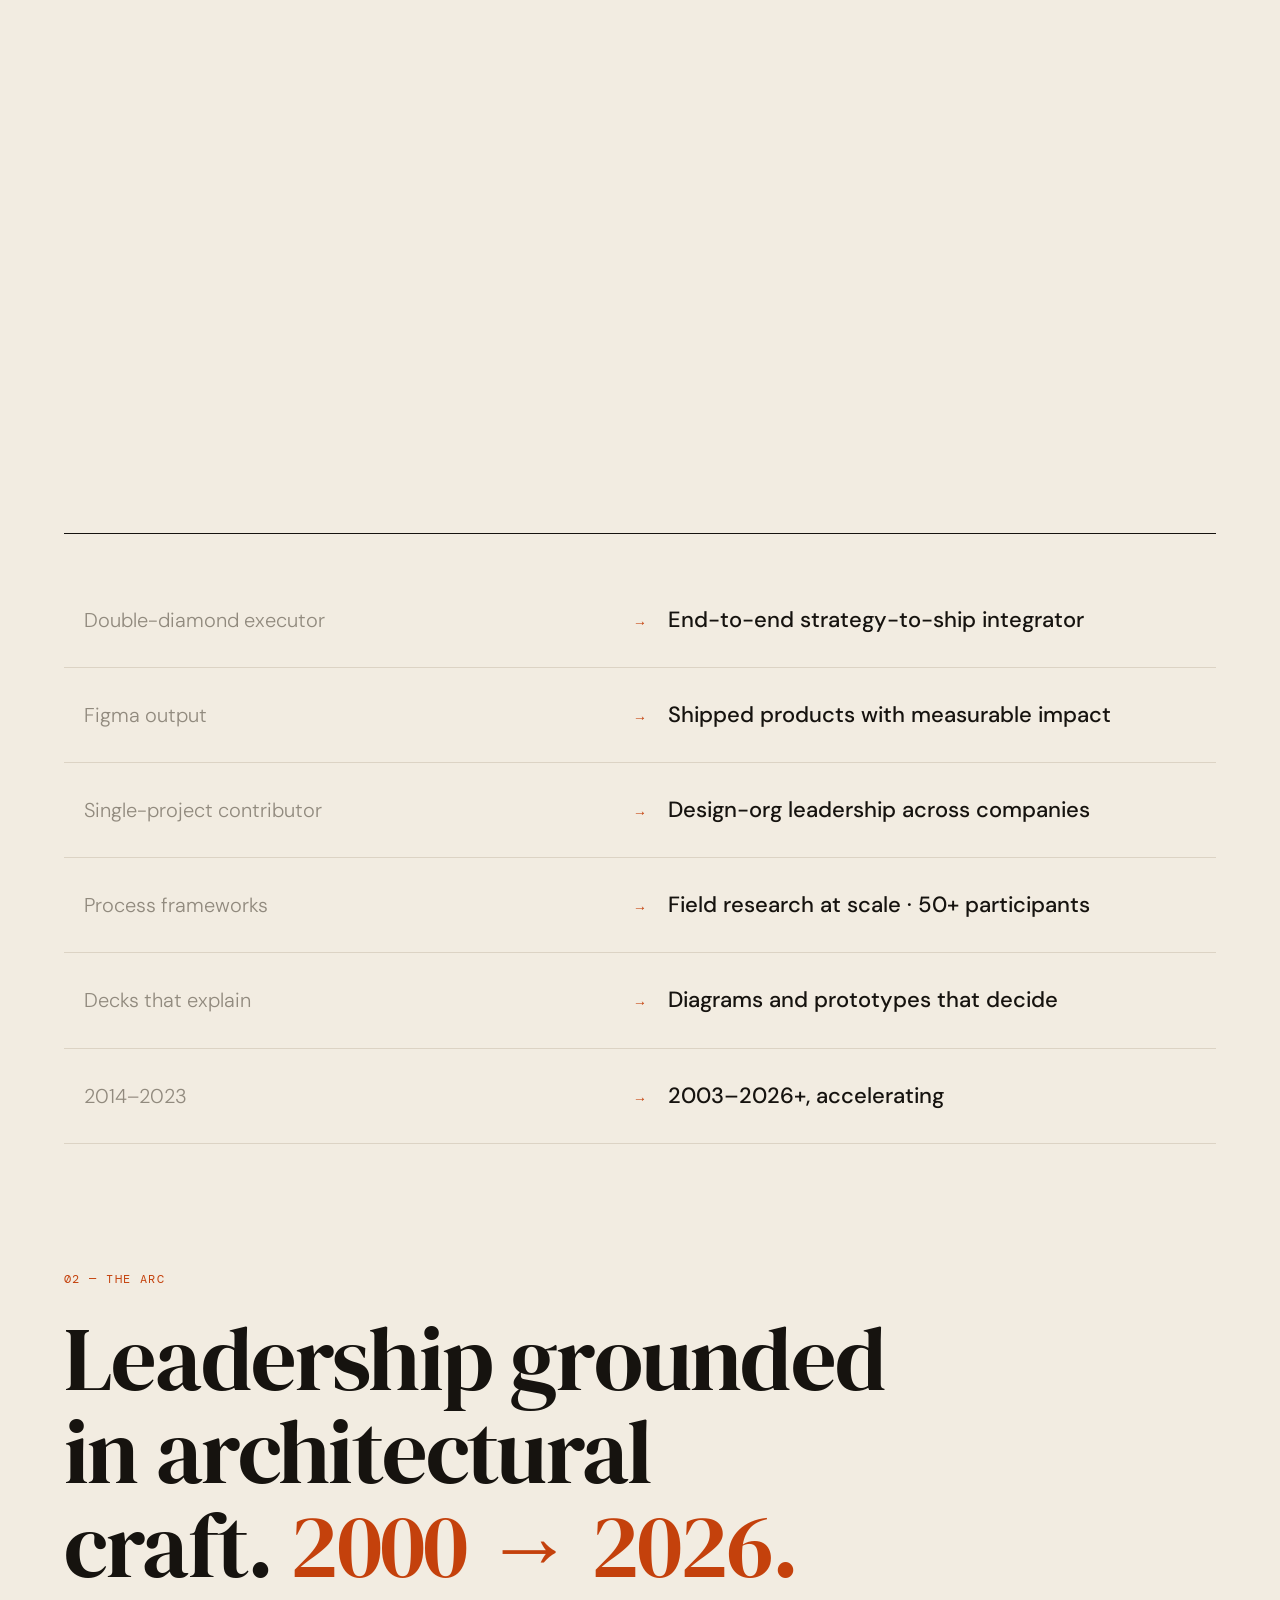
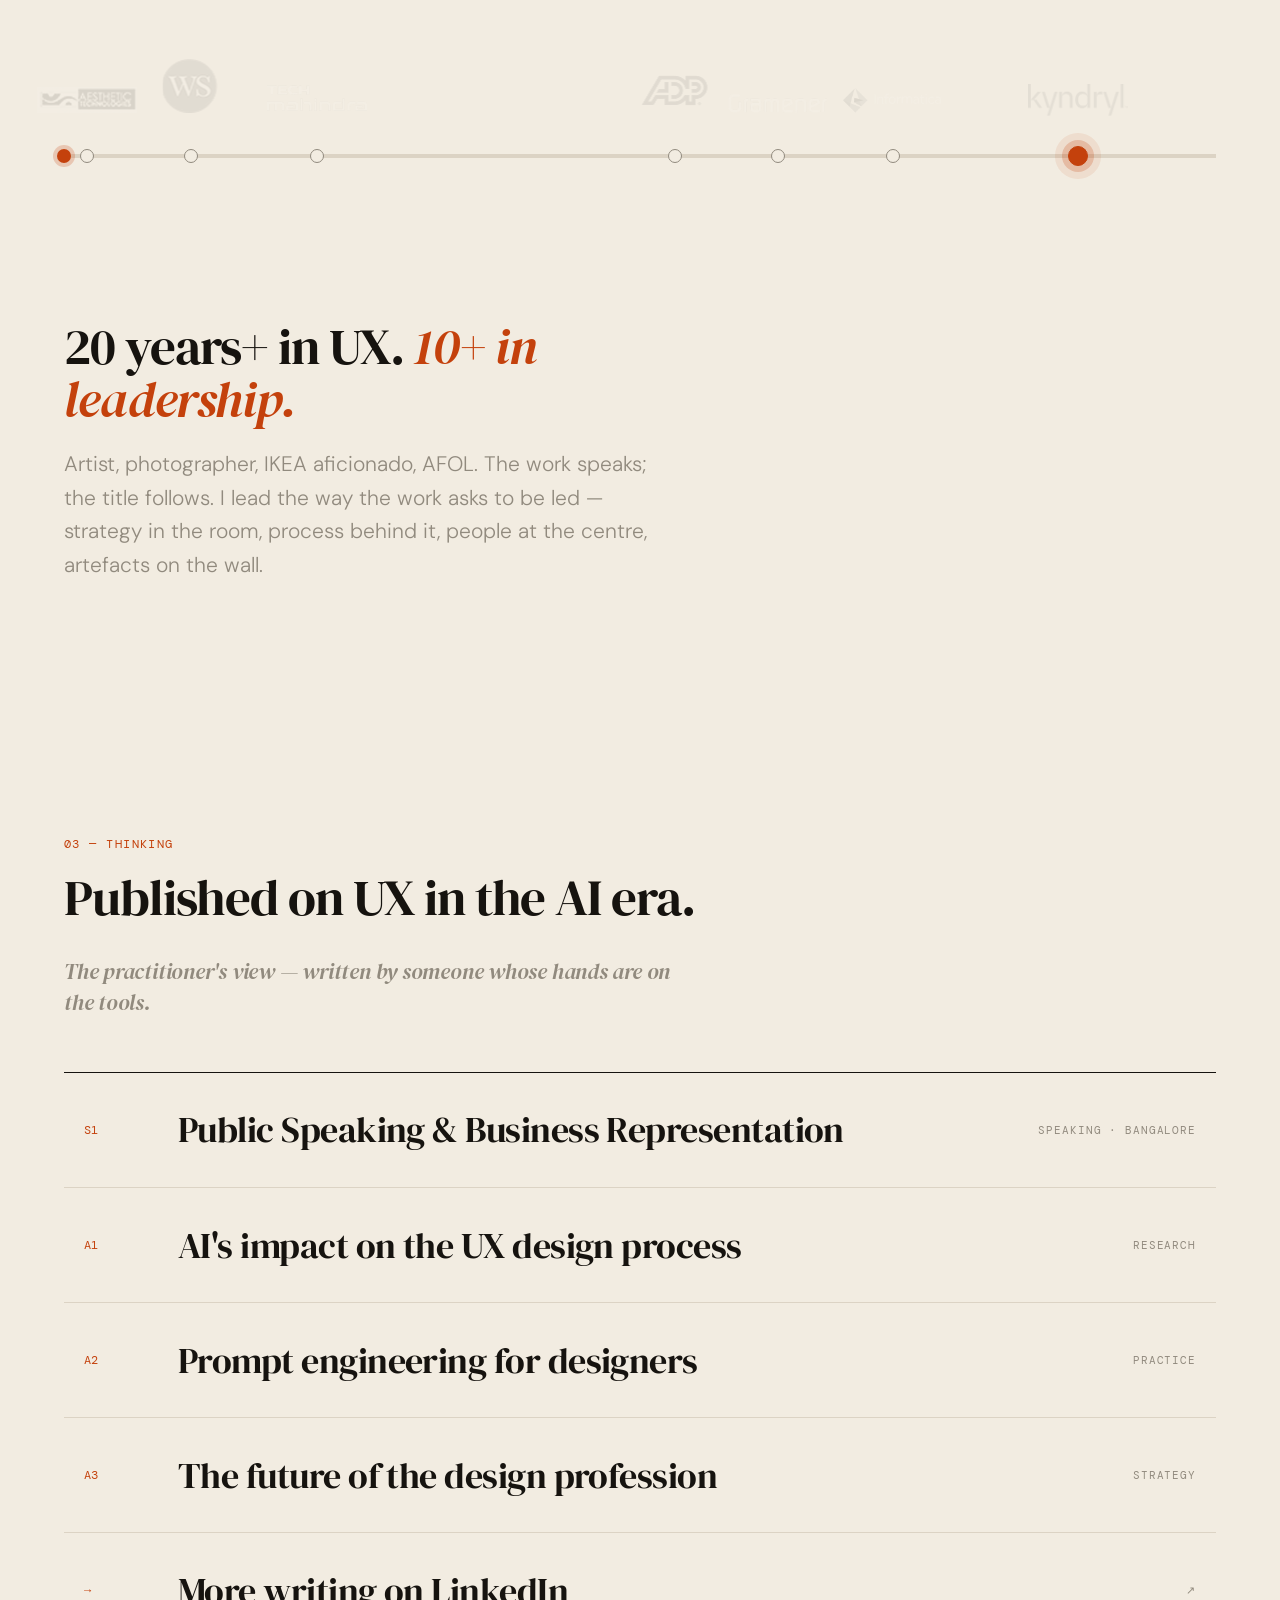
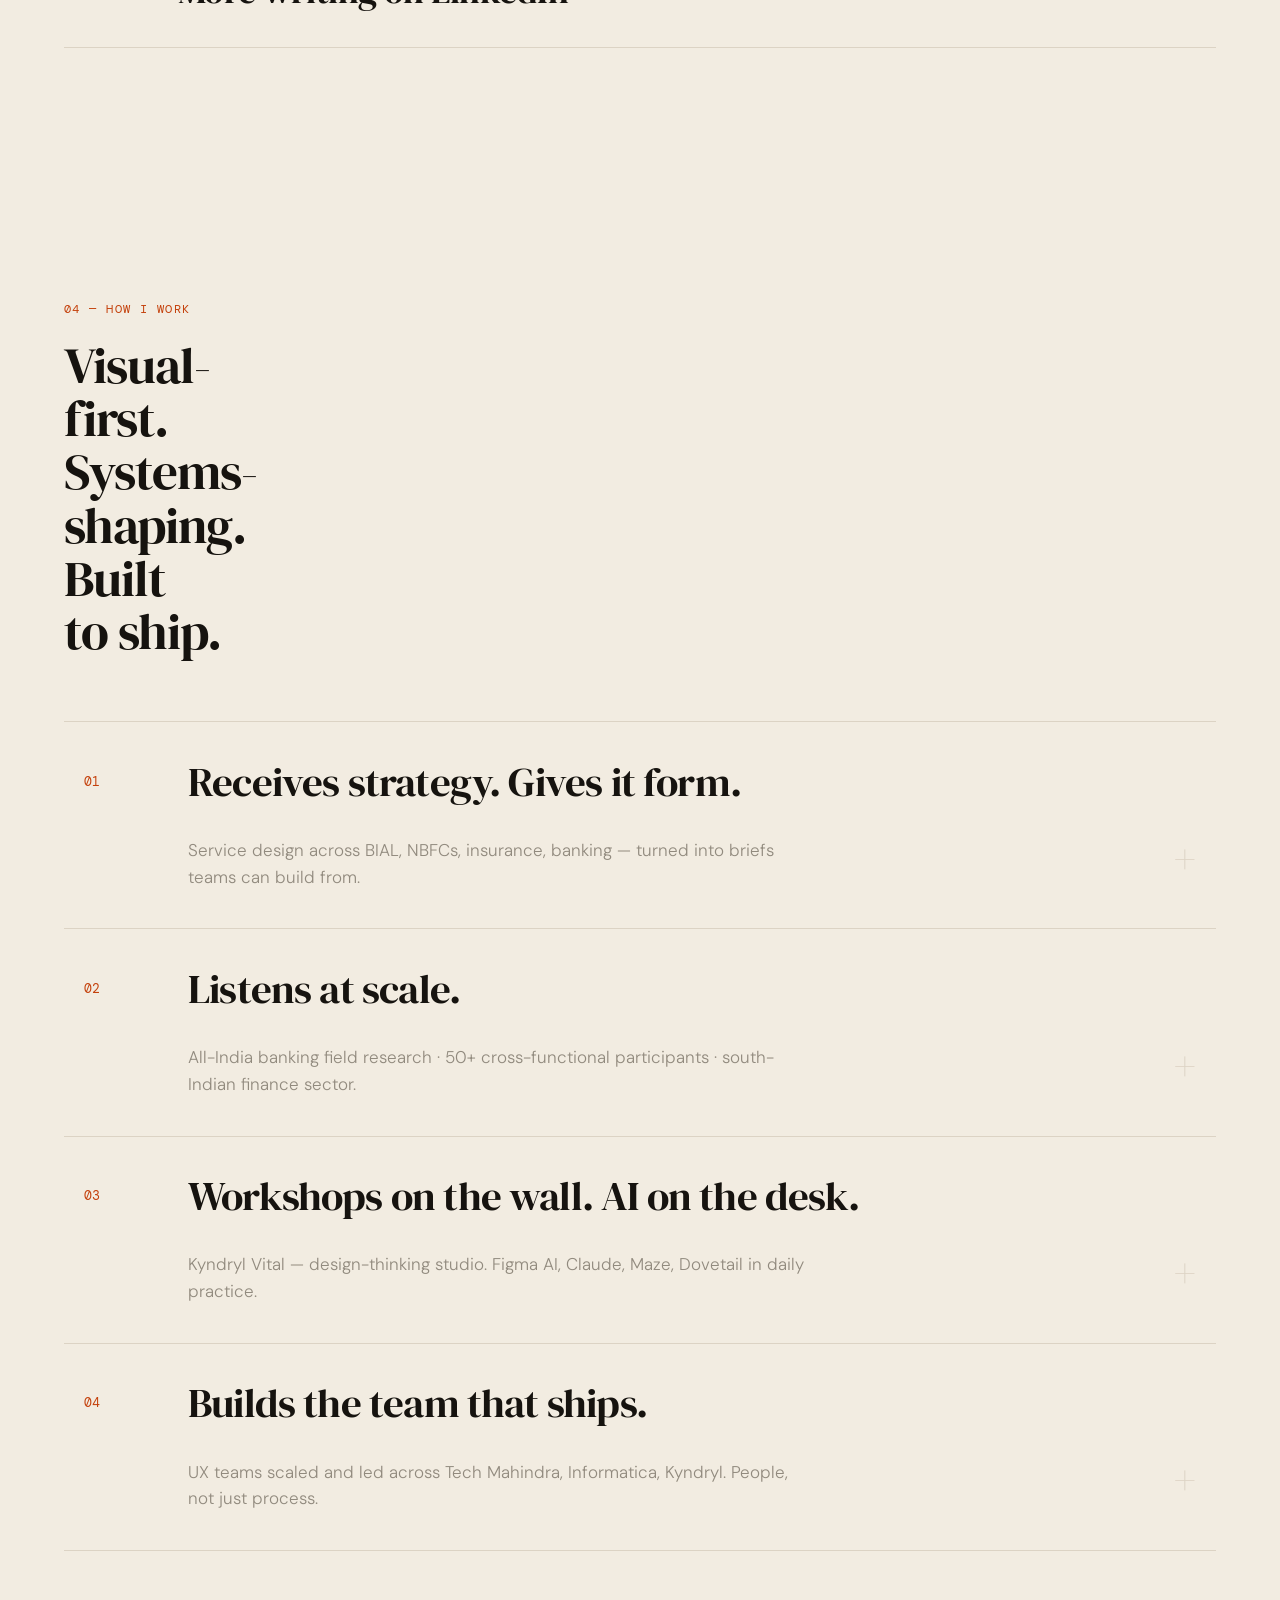
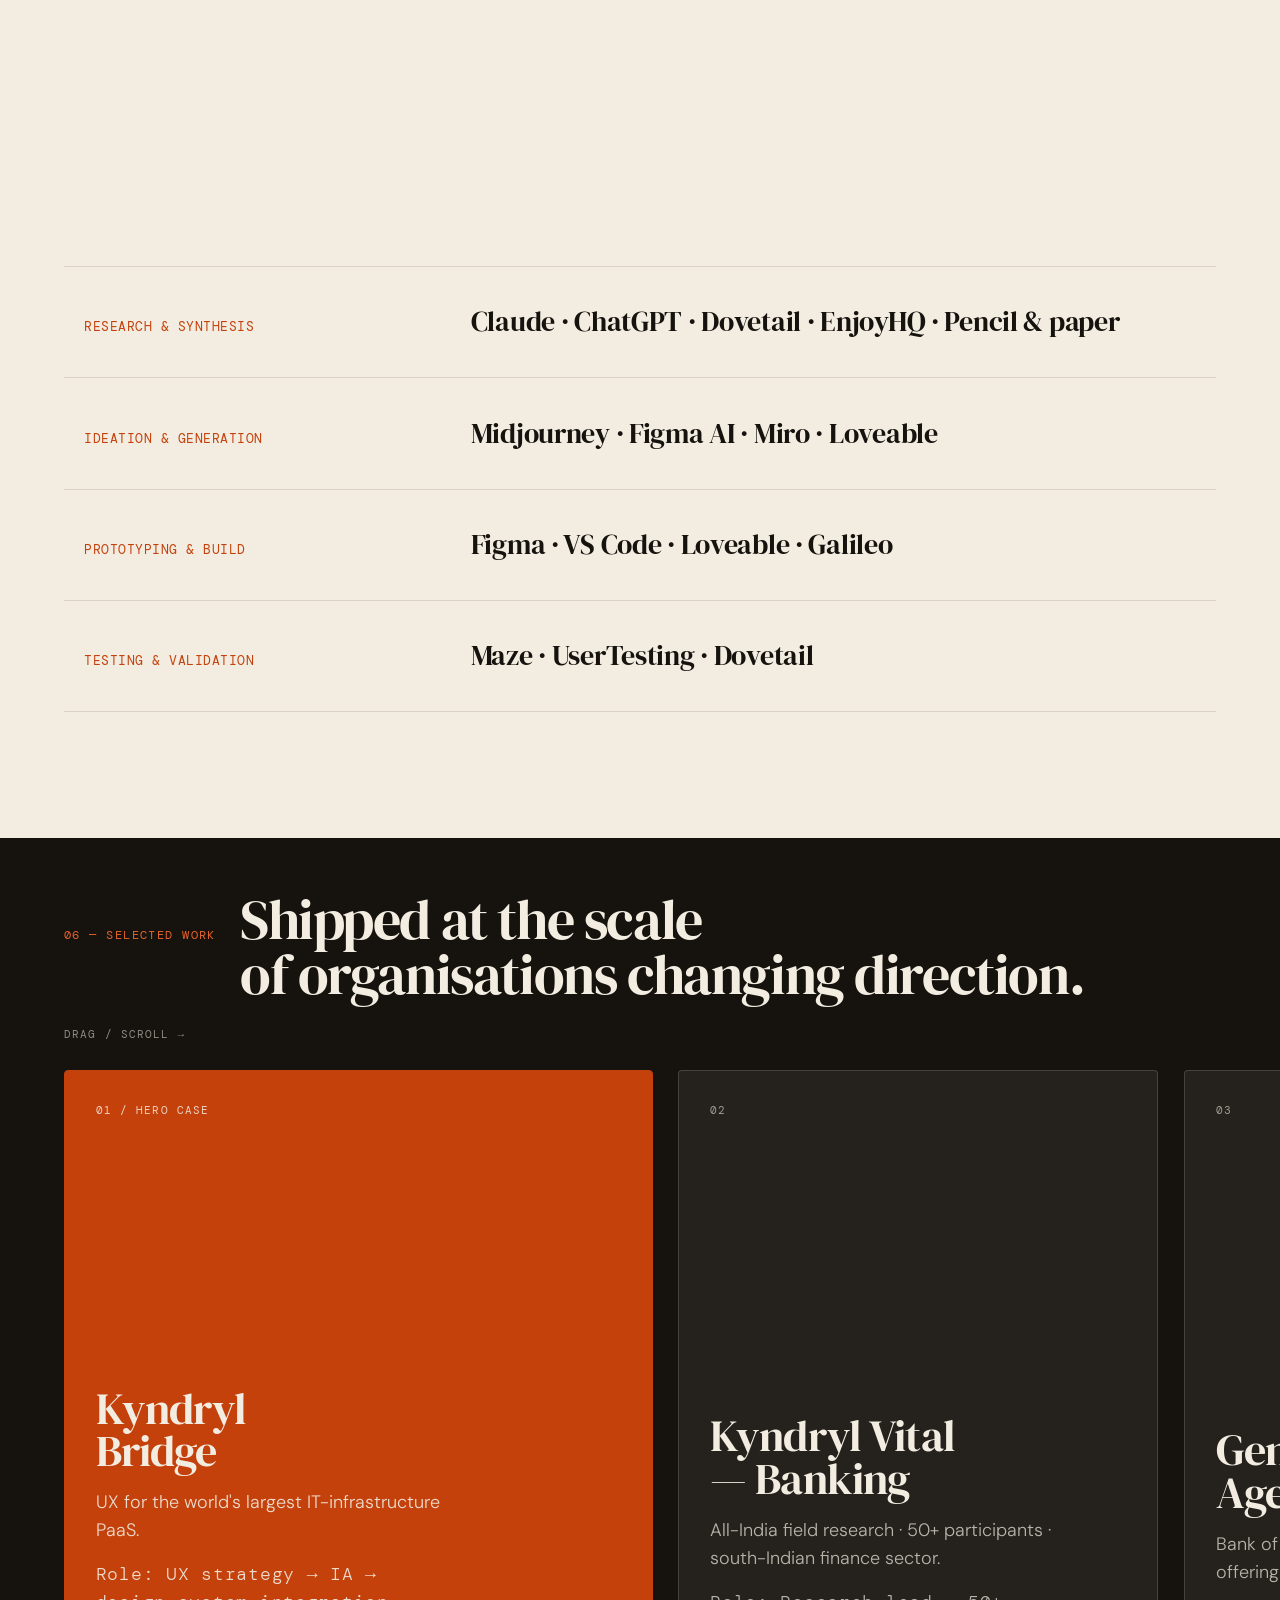
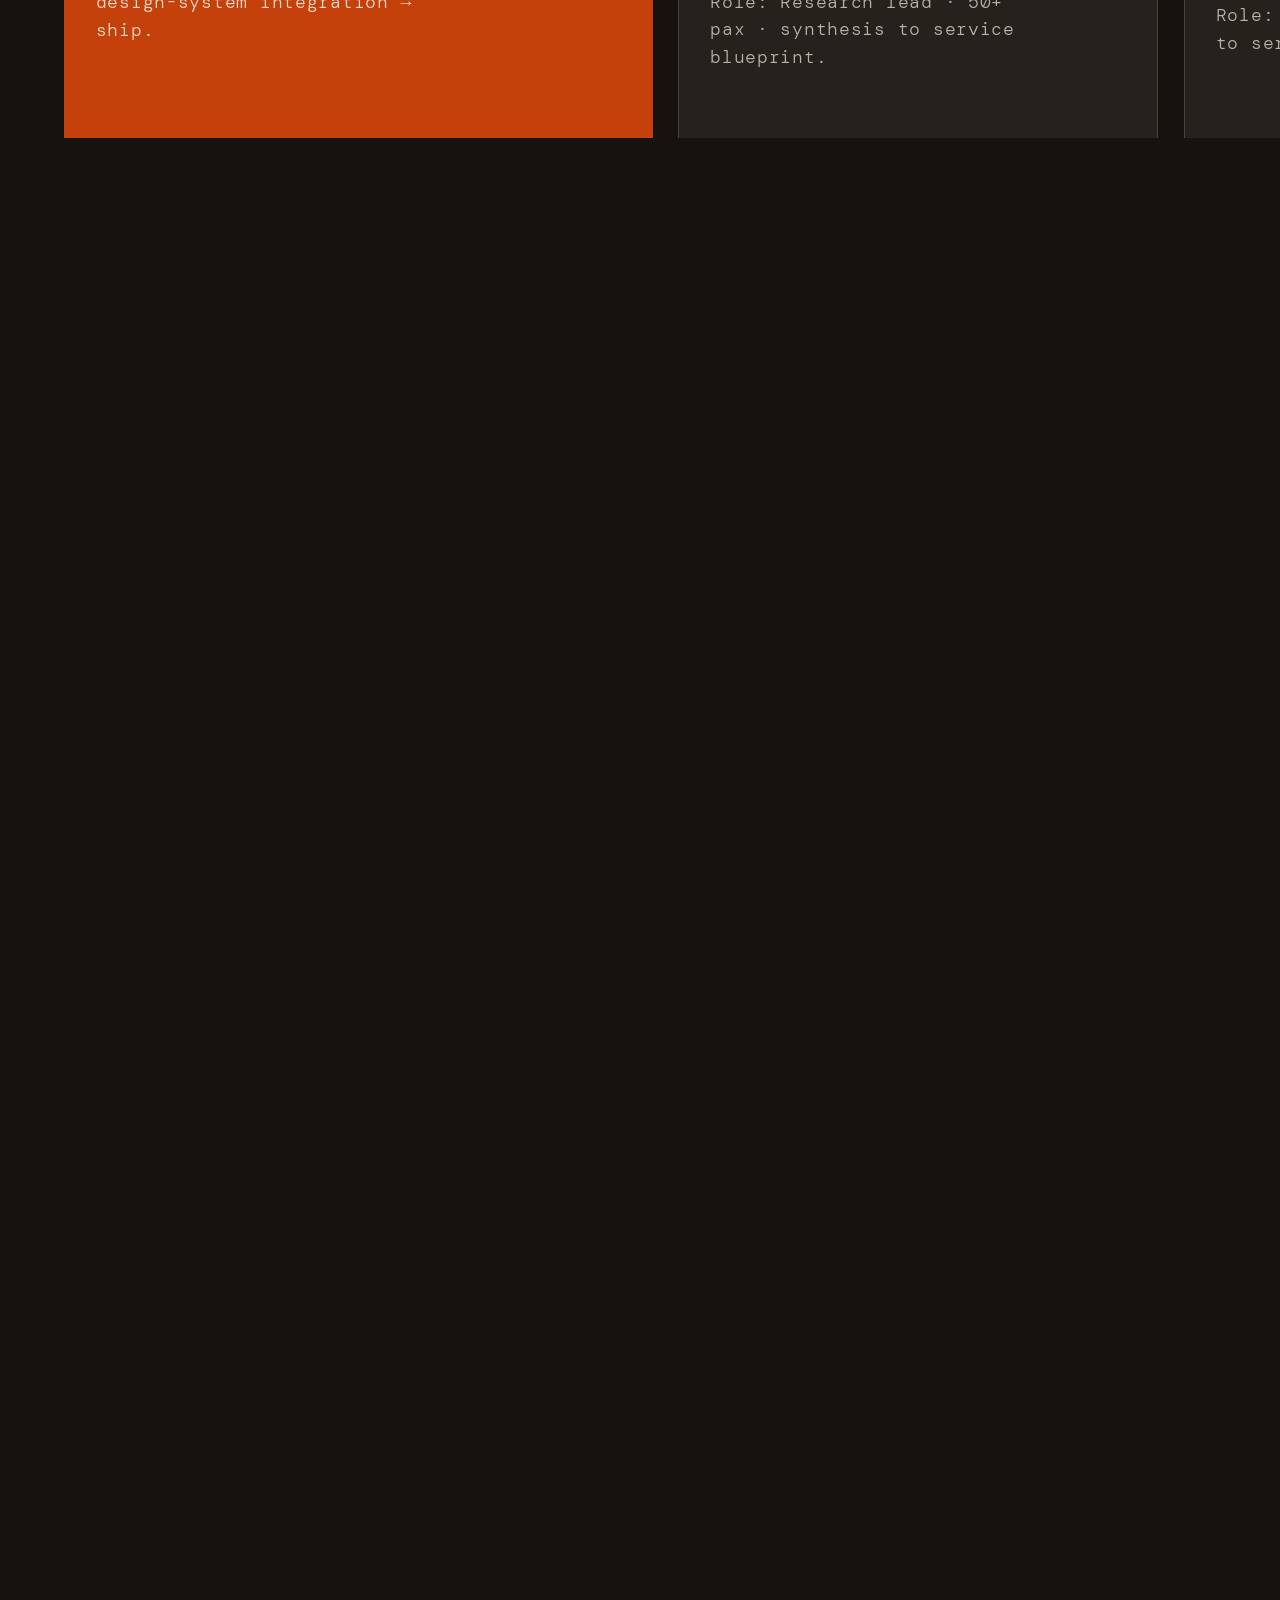
==== commit 072227cc: "v2.3.60: replace marquee items with CuA + Luma certifications Co-Authored-By: Claude Sonnet 4.6 <nor" ====
--- a/index.html
+++ b/index.html
@@ -194,14 +194,14 @@
     <div class="marquee__track">
       <span>20 years+</span><span class="sep">&#9670;</span>
       <span>Six companies</span><span class="sep">&#9670;</span>
-      <span>Problems that stay solved</span><span class="sep">&#9670;</span>
-      <span>Research before wireframes</span><span class="sep">&#9670;</span>
+      <span>Certified Usability Analyst</span><span class="sep">&#9670;</span>
+      <span>Luma Certified</span><span class="sep">&#9670;</span>
       <span>AI in the workflow</span><span class="sep">&#9670;</span>
       <span>Design org leadership</span><span class="sep">&#9670;</span>
       <span>20 years+</span><span class="sep">&#9670;</span>
       <span>Six companies</span><span class="sep">&#9670;</span>
-      <span>Problems that stay solved</span><span class="sep">&#9670;</span>
-      <span>Research before wireframes</span><span class="sep">&#9670;</span>
+      <span>Certified Usability Analyst</span><span class="sep">&#9670;</span>
+      <span>Luma Certified</span><span class="sep">&#9670;</span>
       <span>AI in the workflow</span><span class="sep">&#9670;</span>
       <span>Design org leadership</span><span class="sep">&#9670;</span>
     </div>
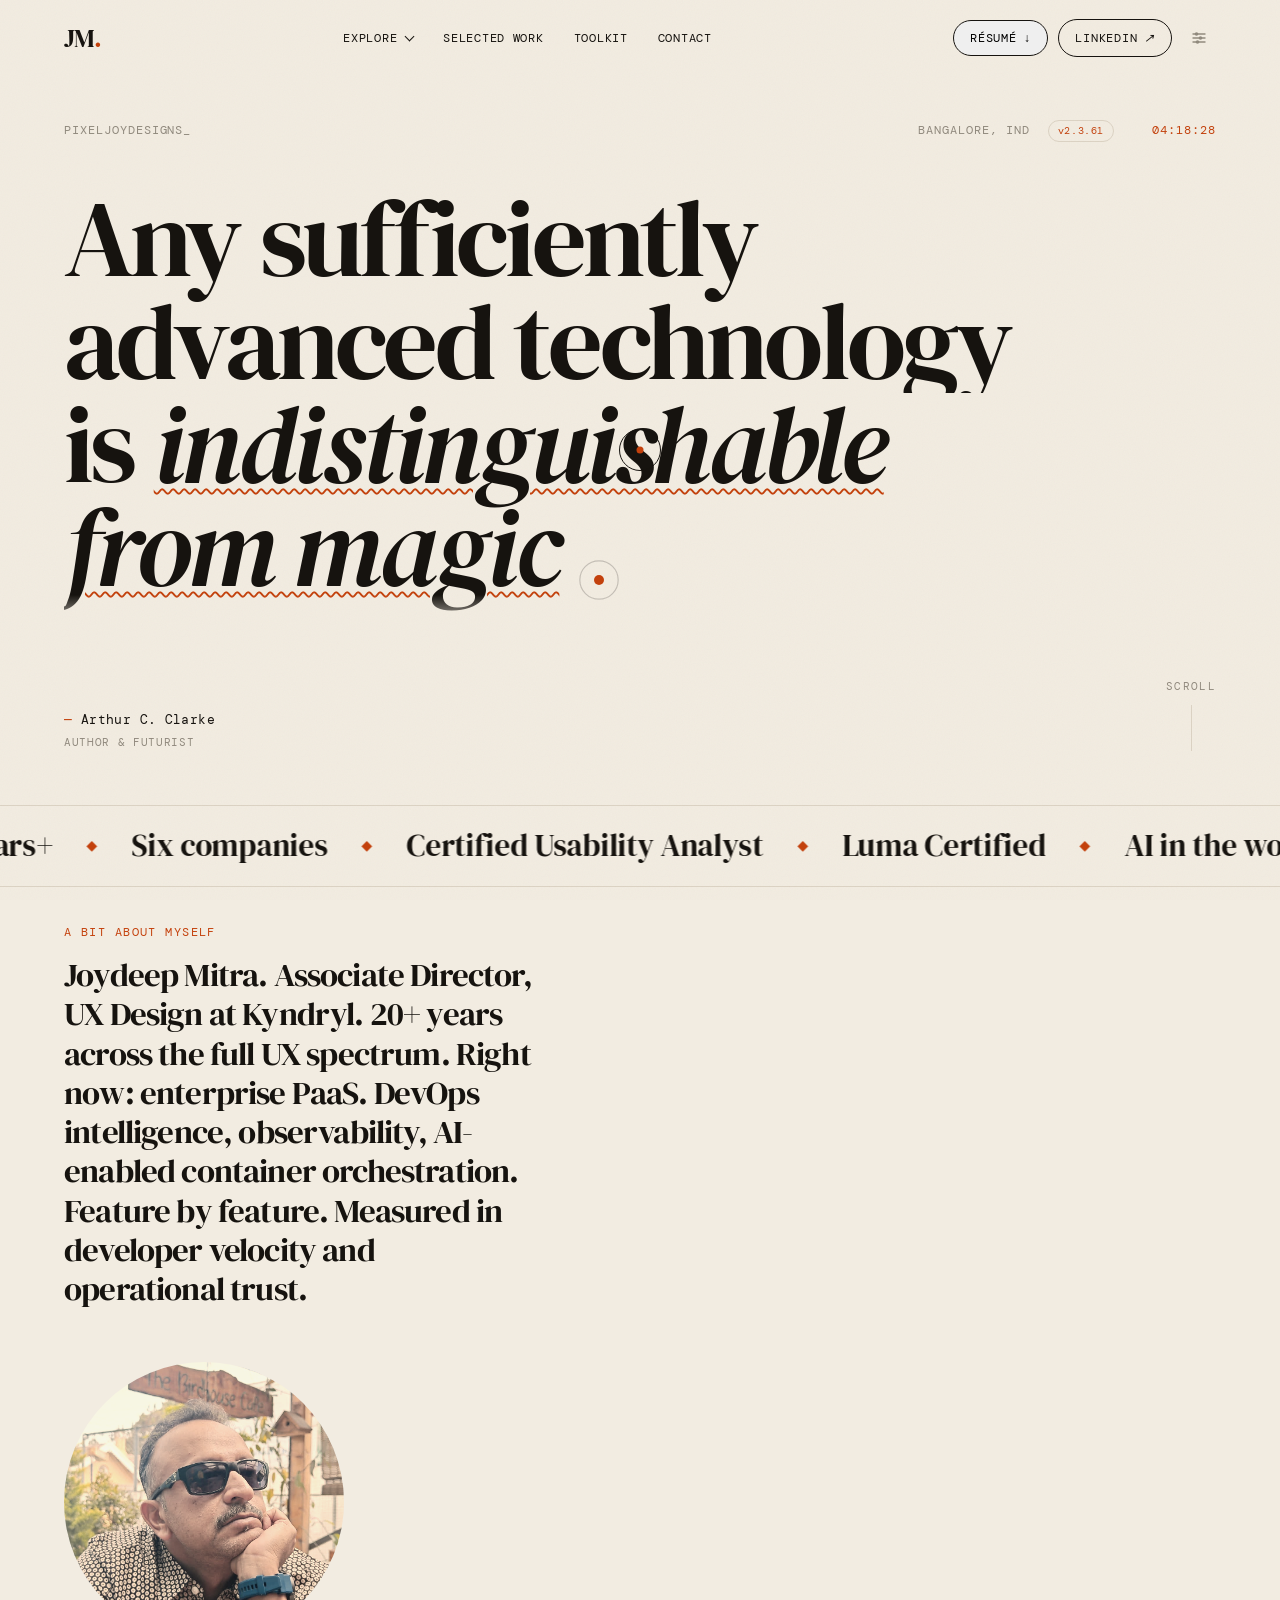
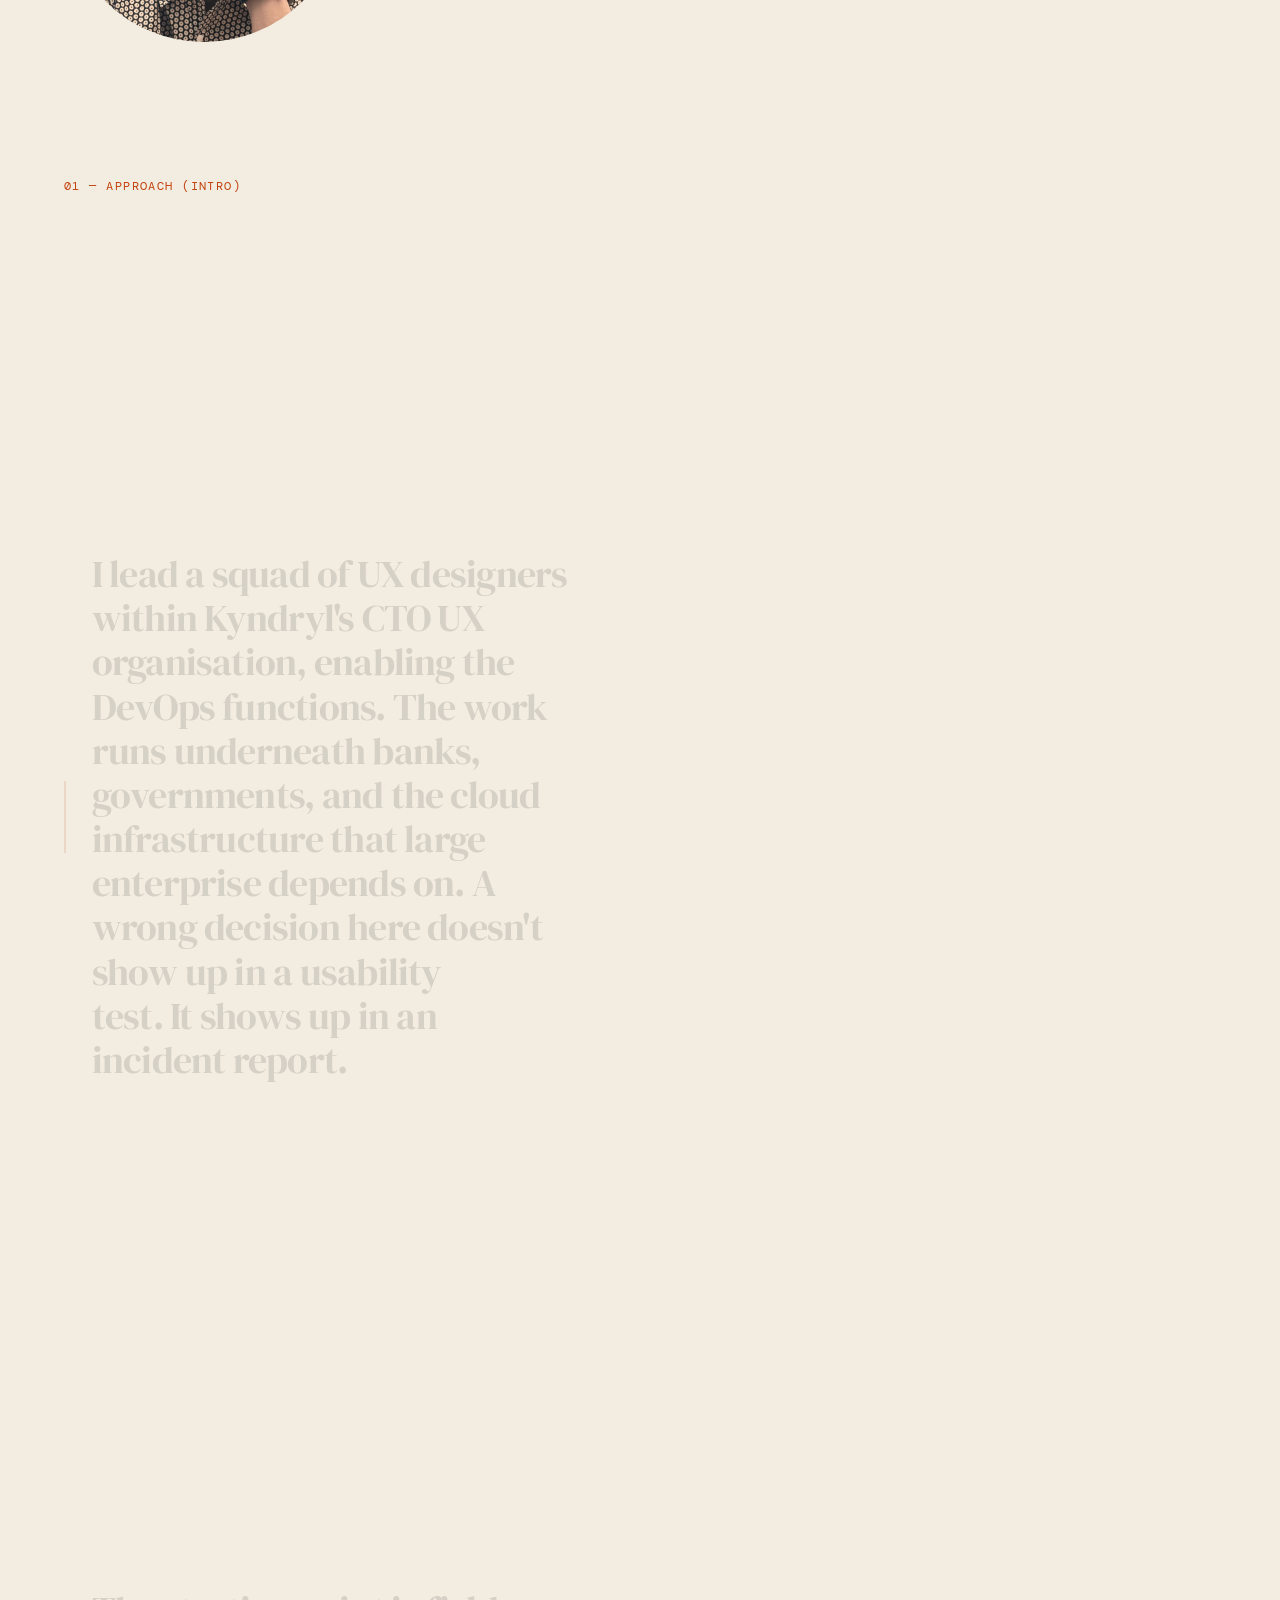
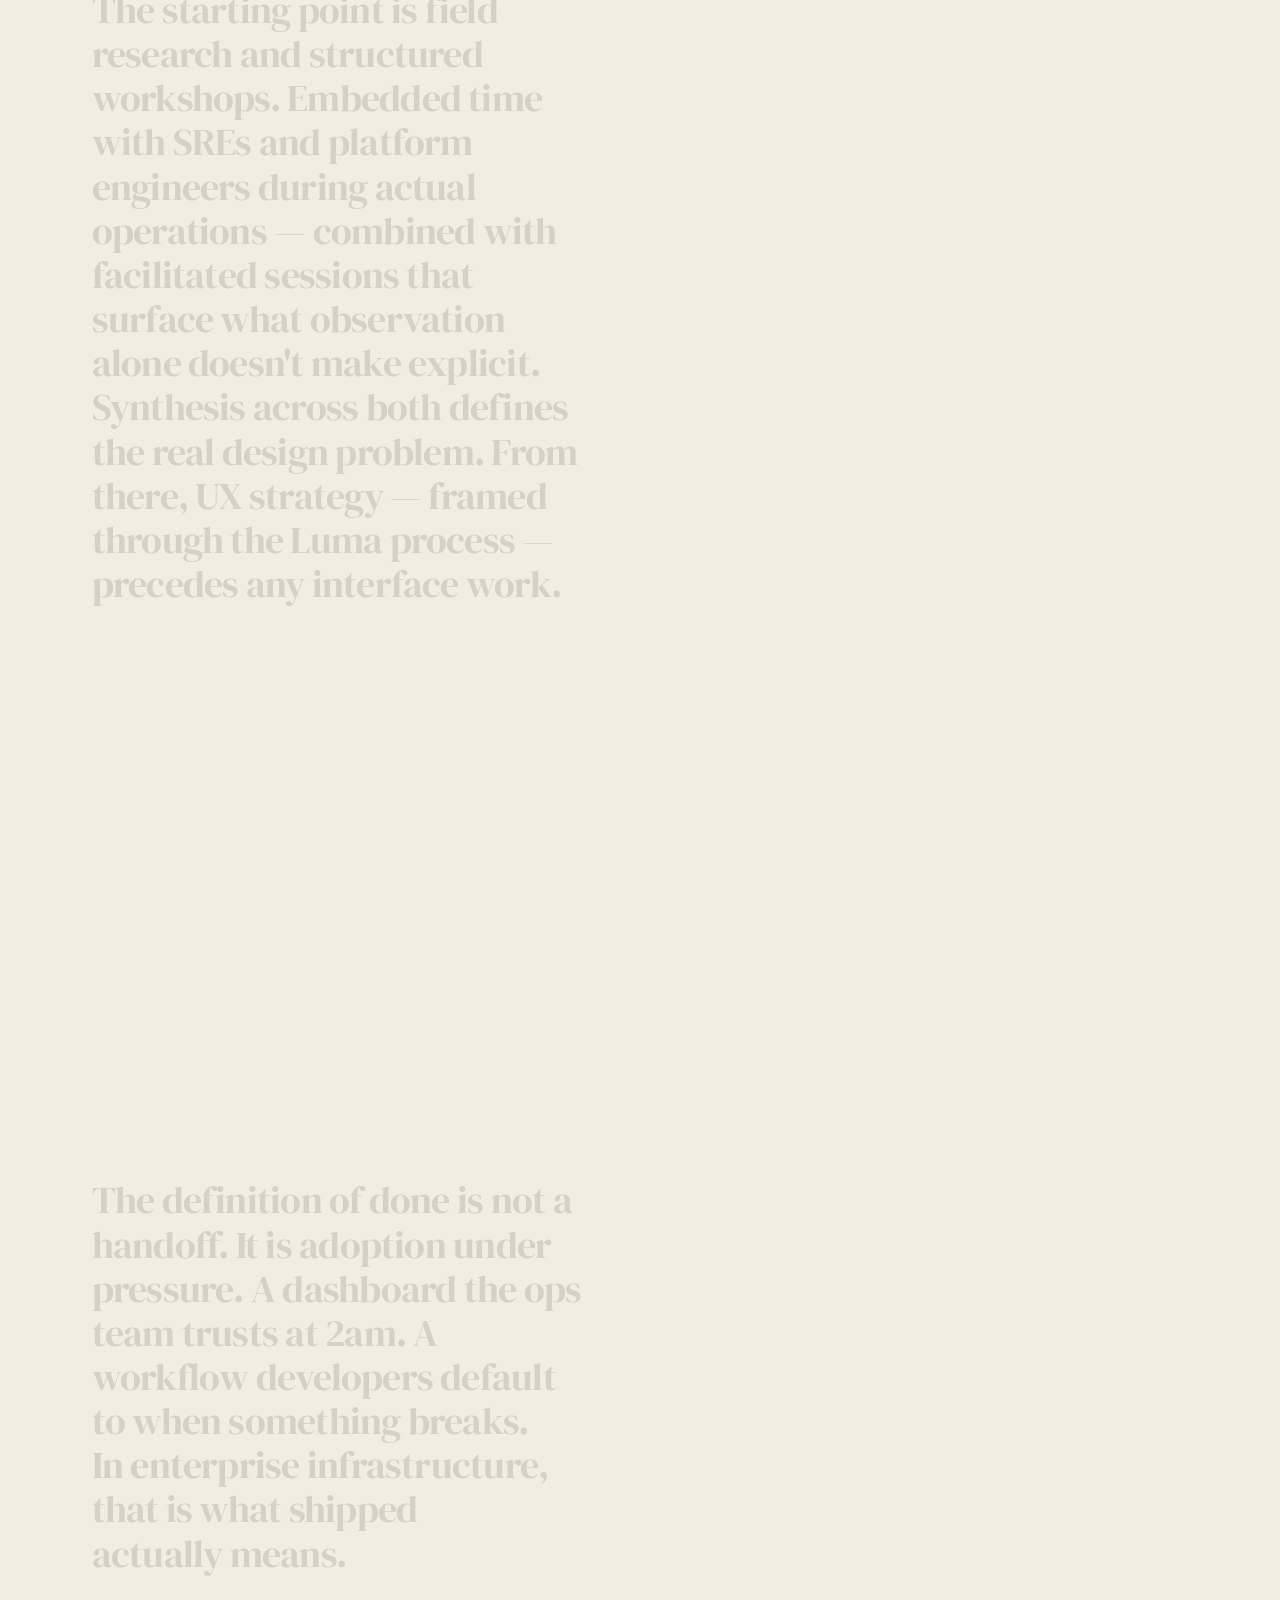
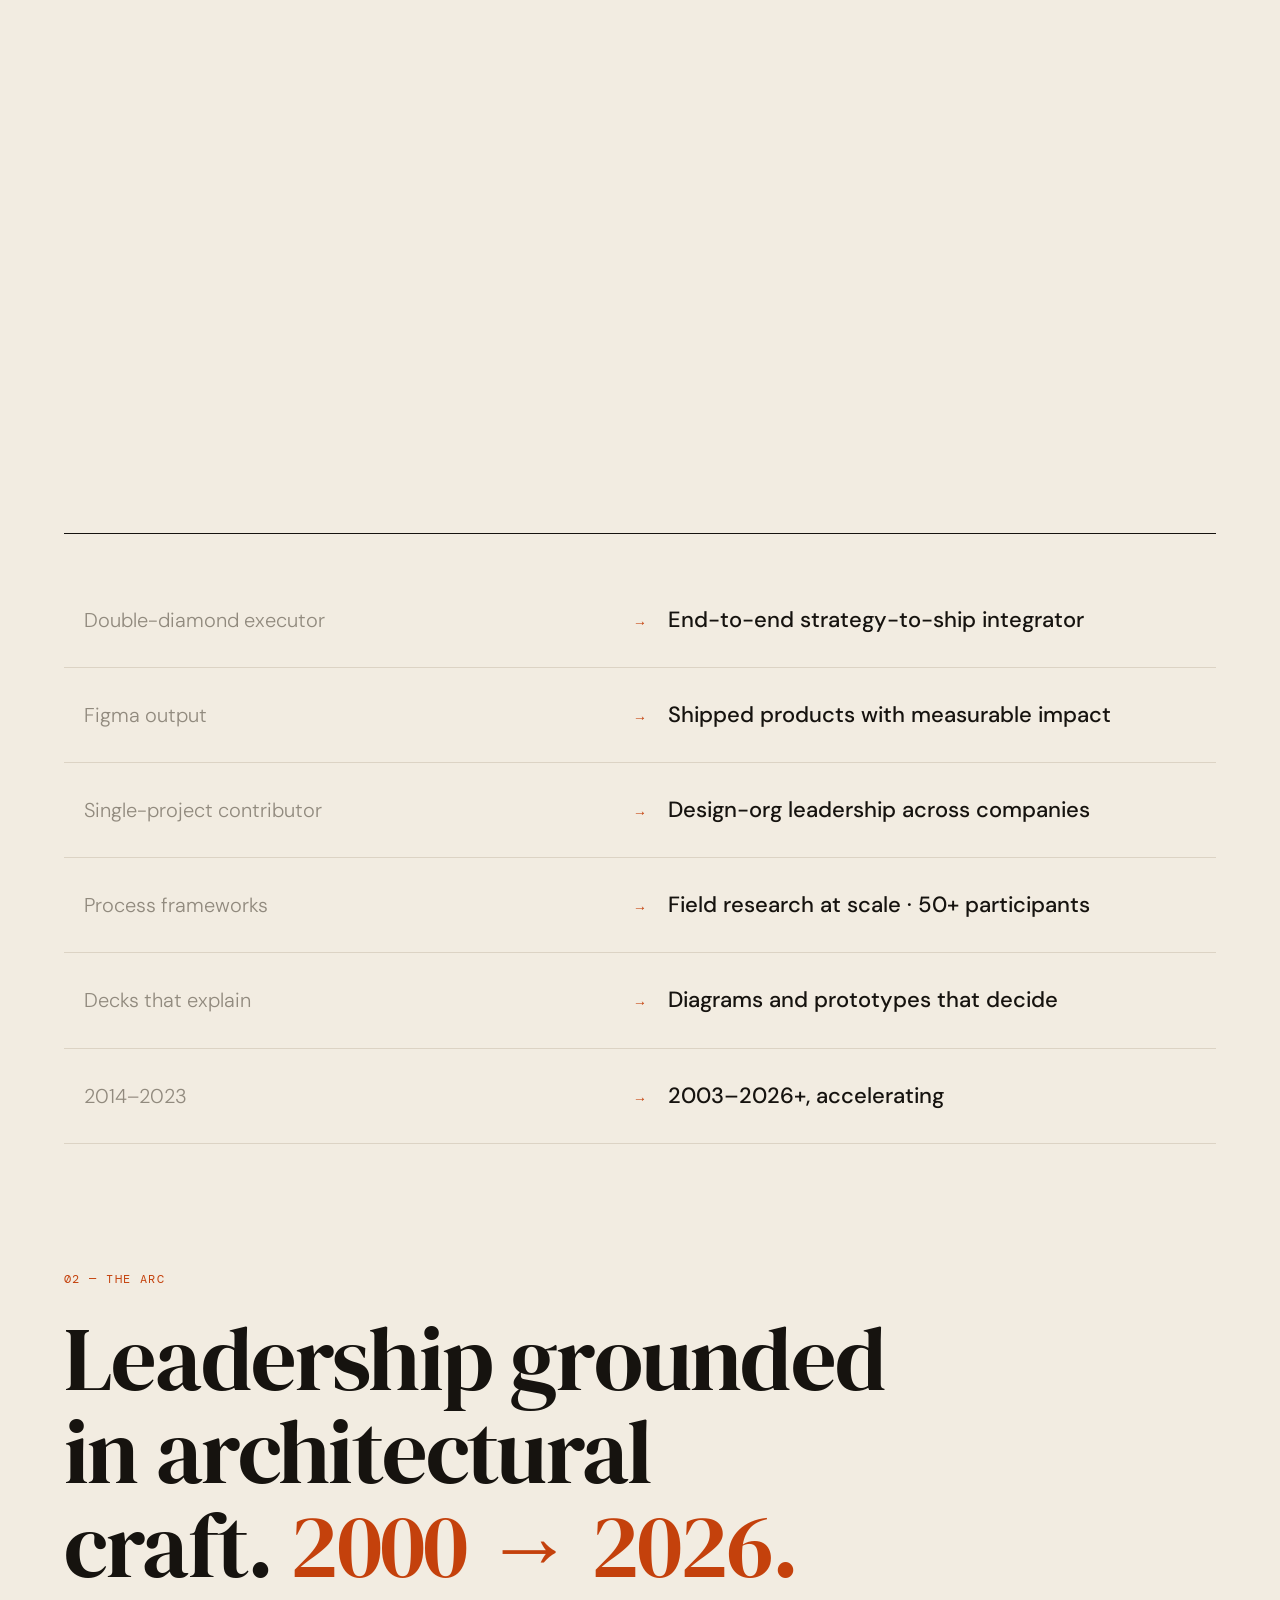
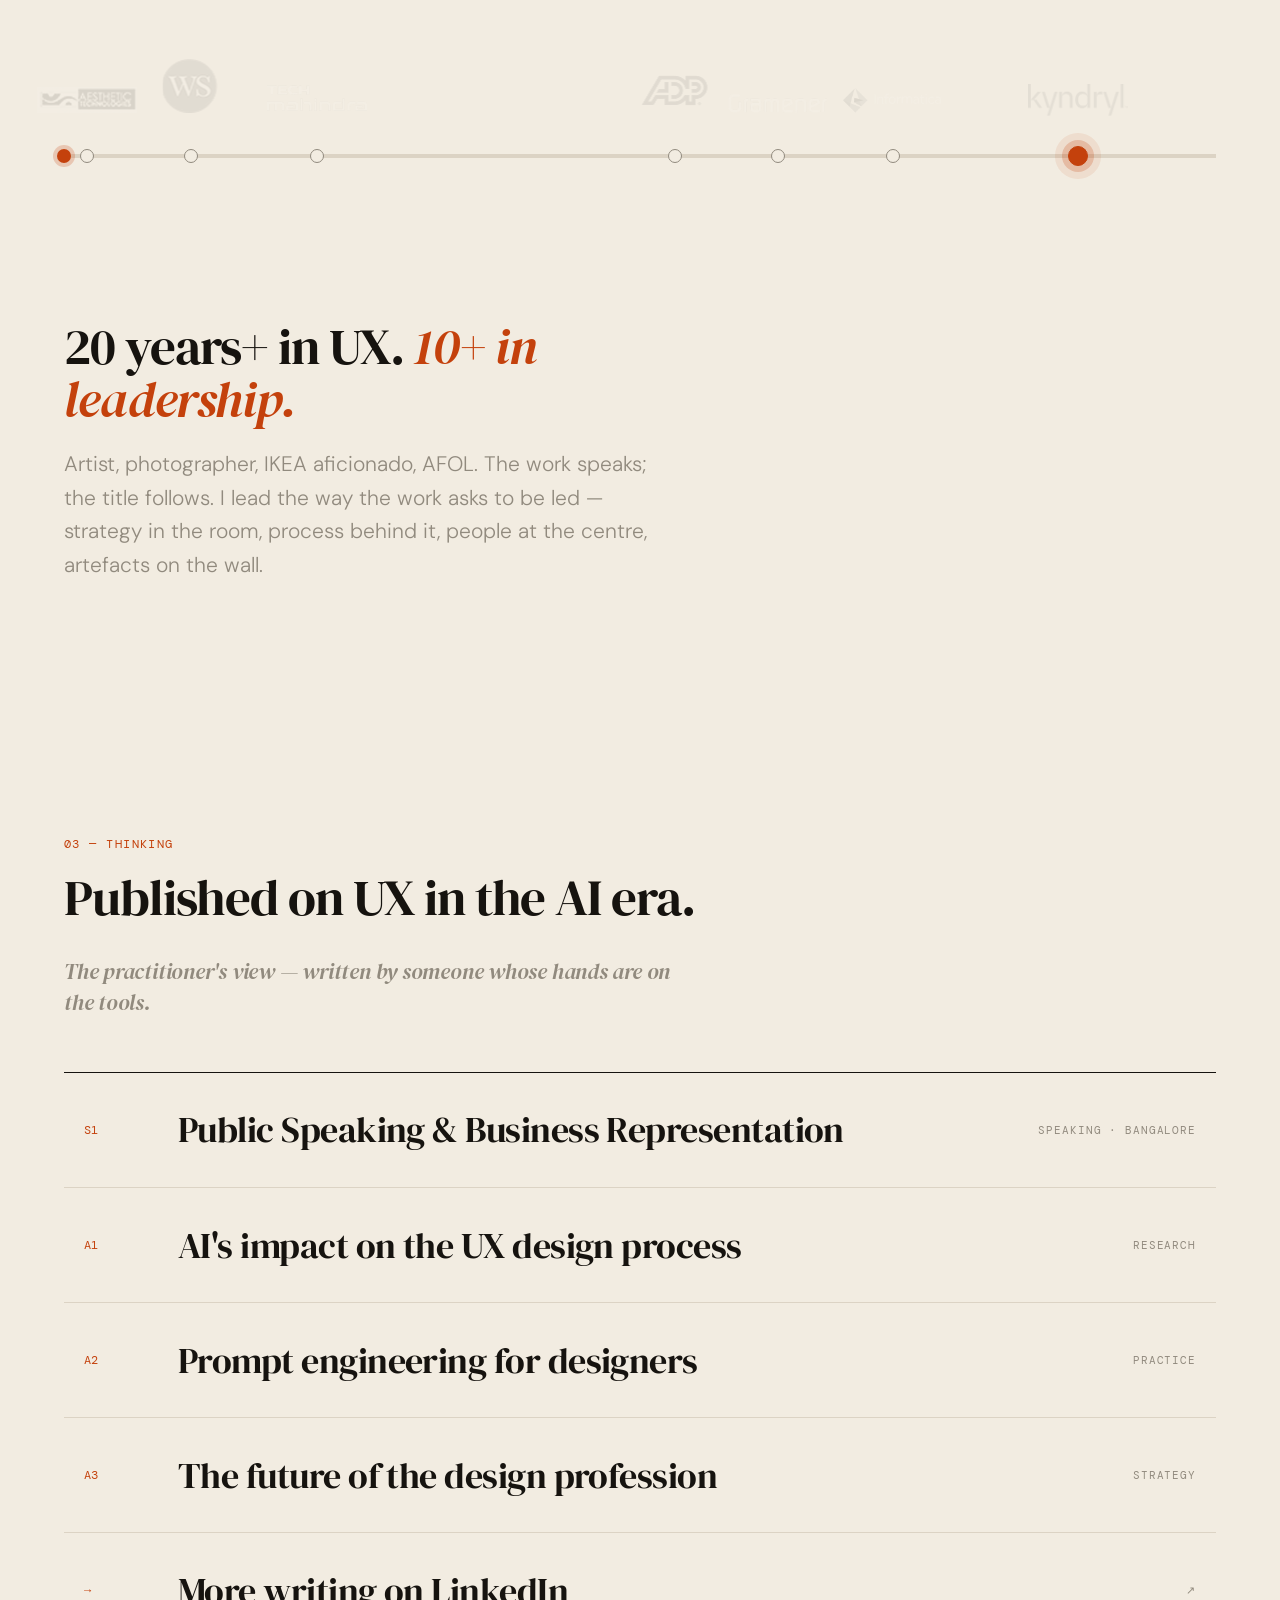
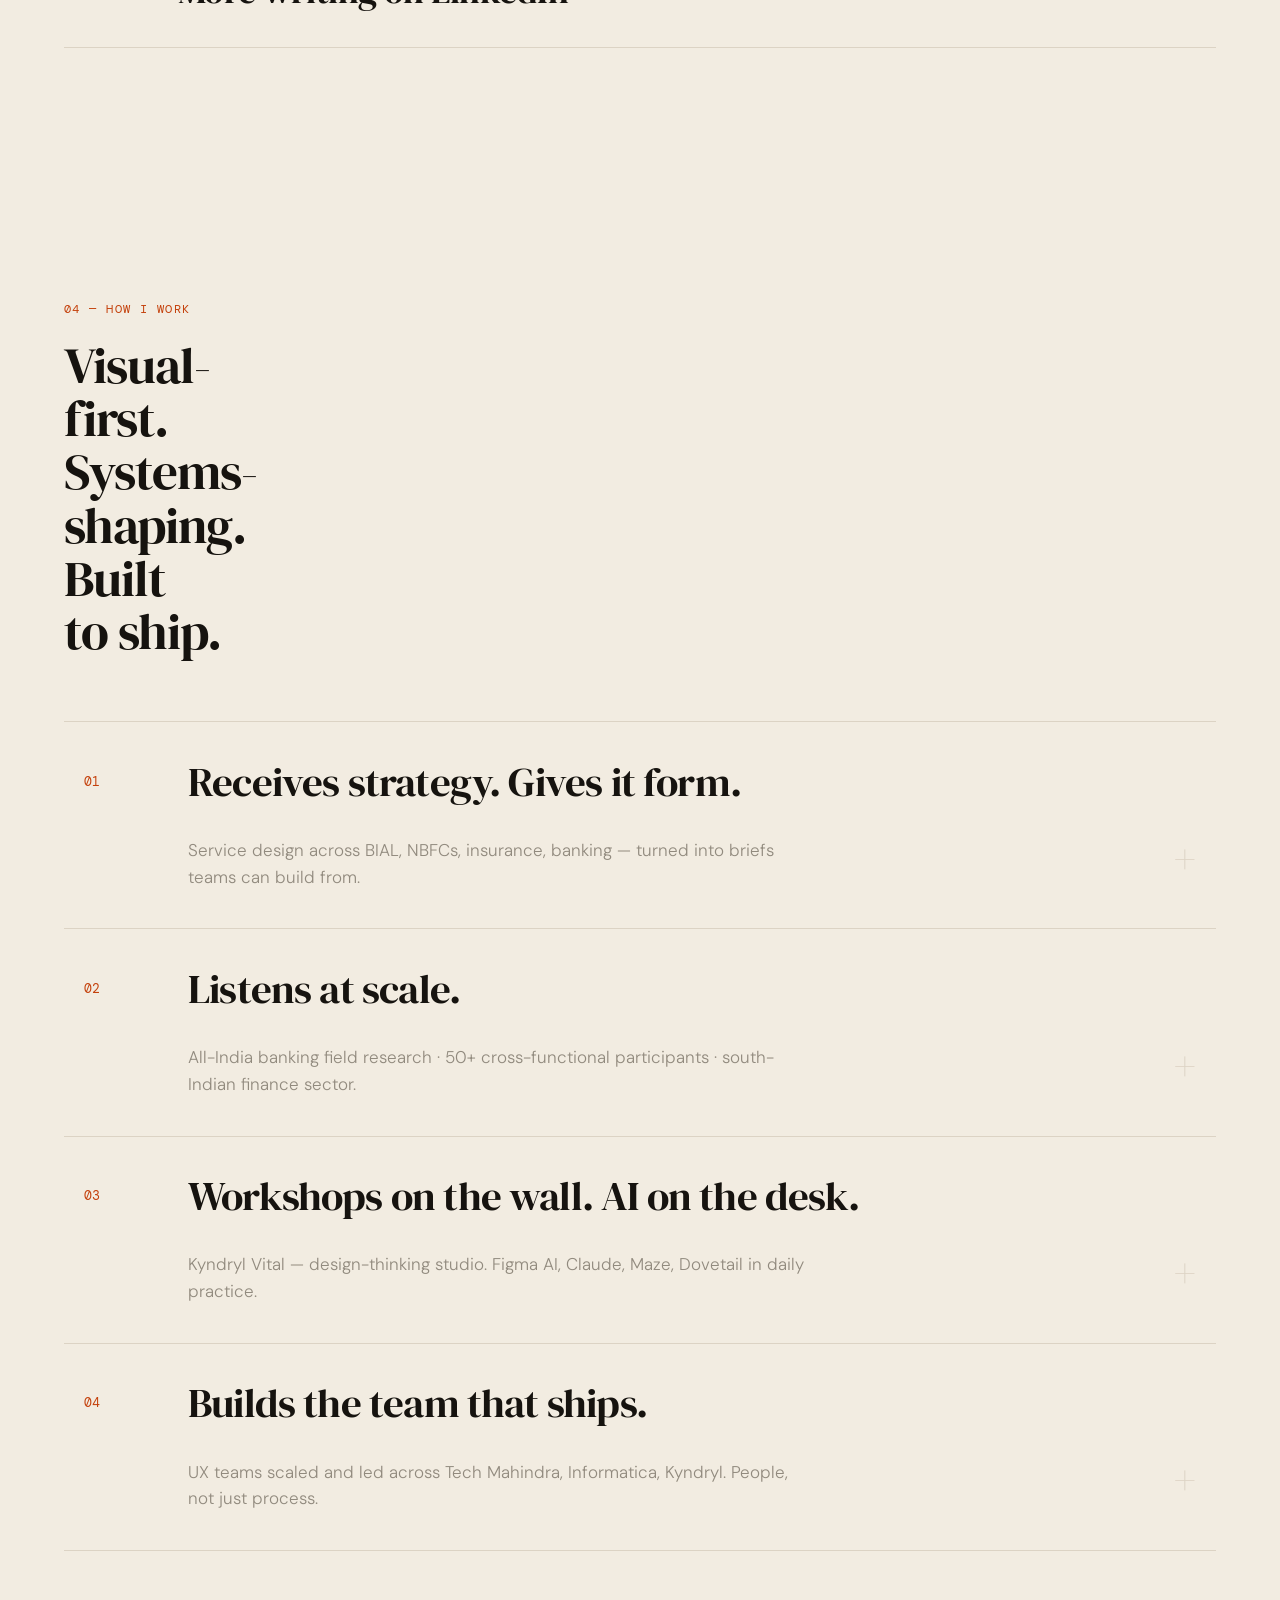
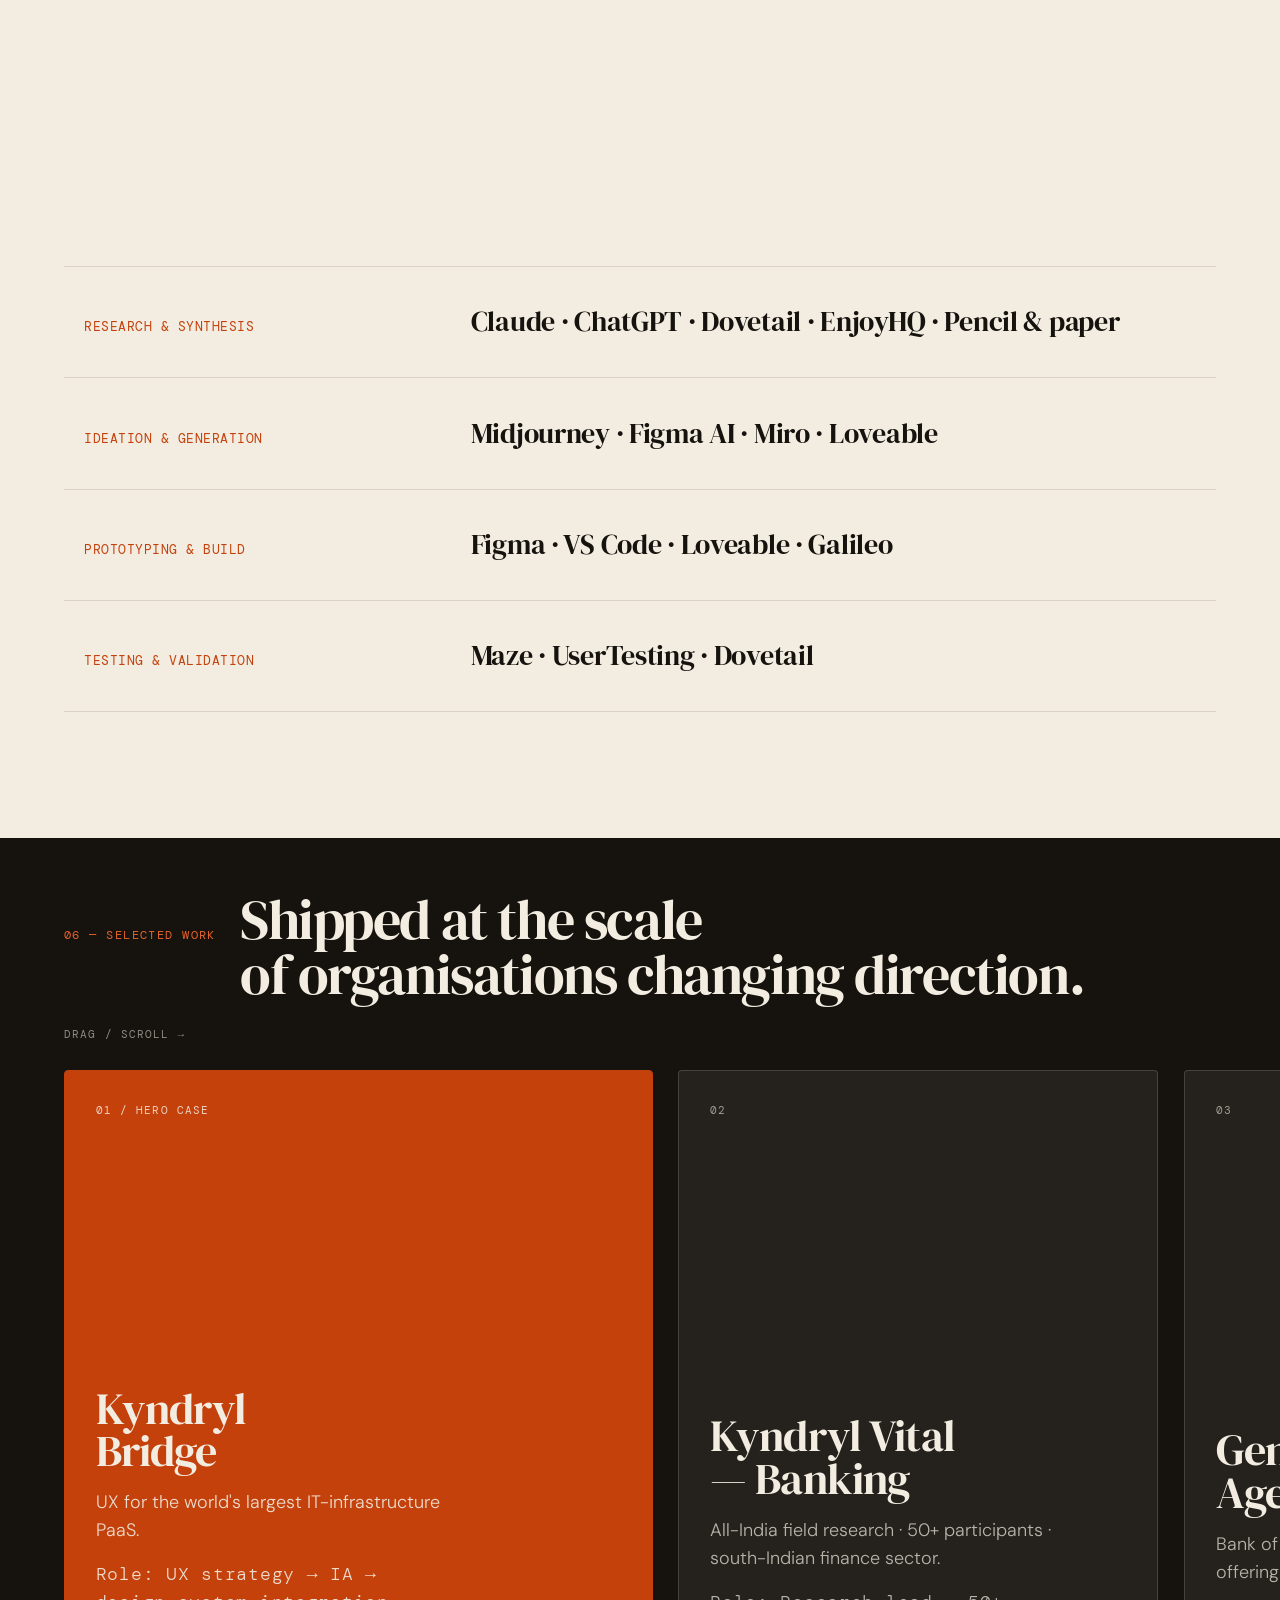
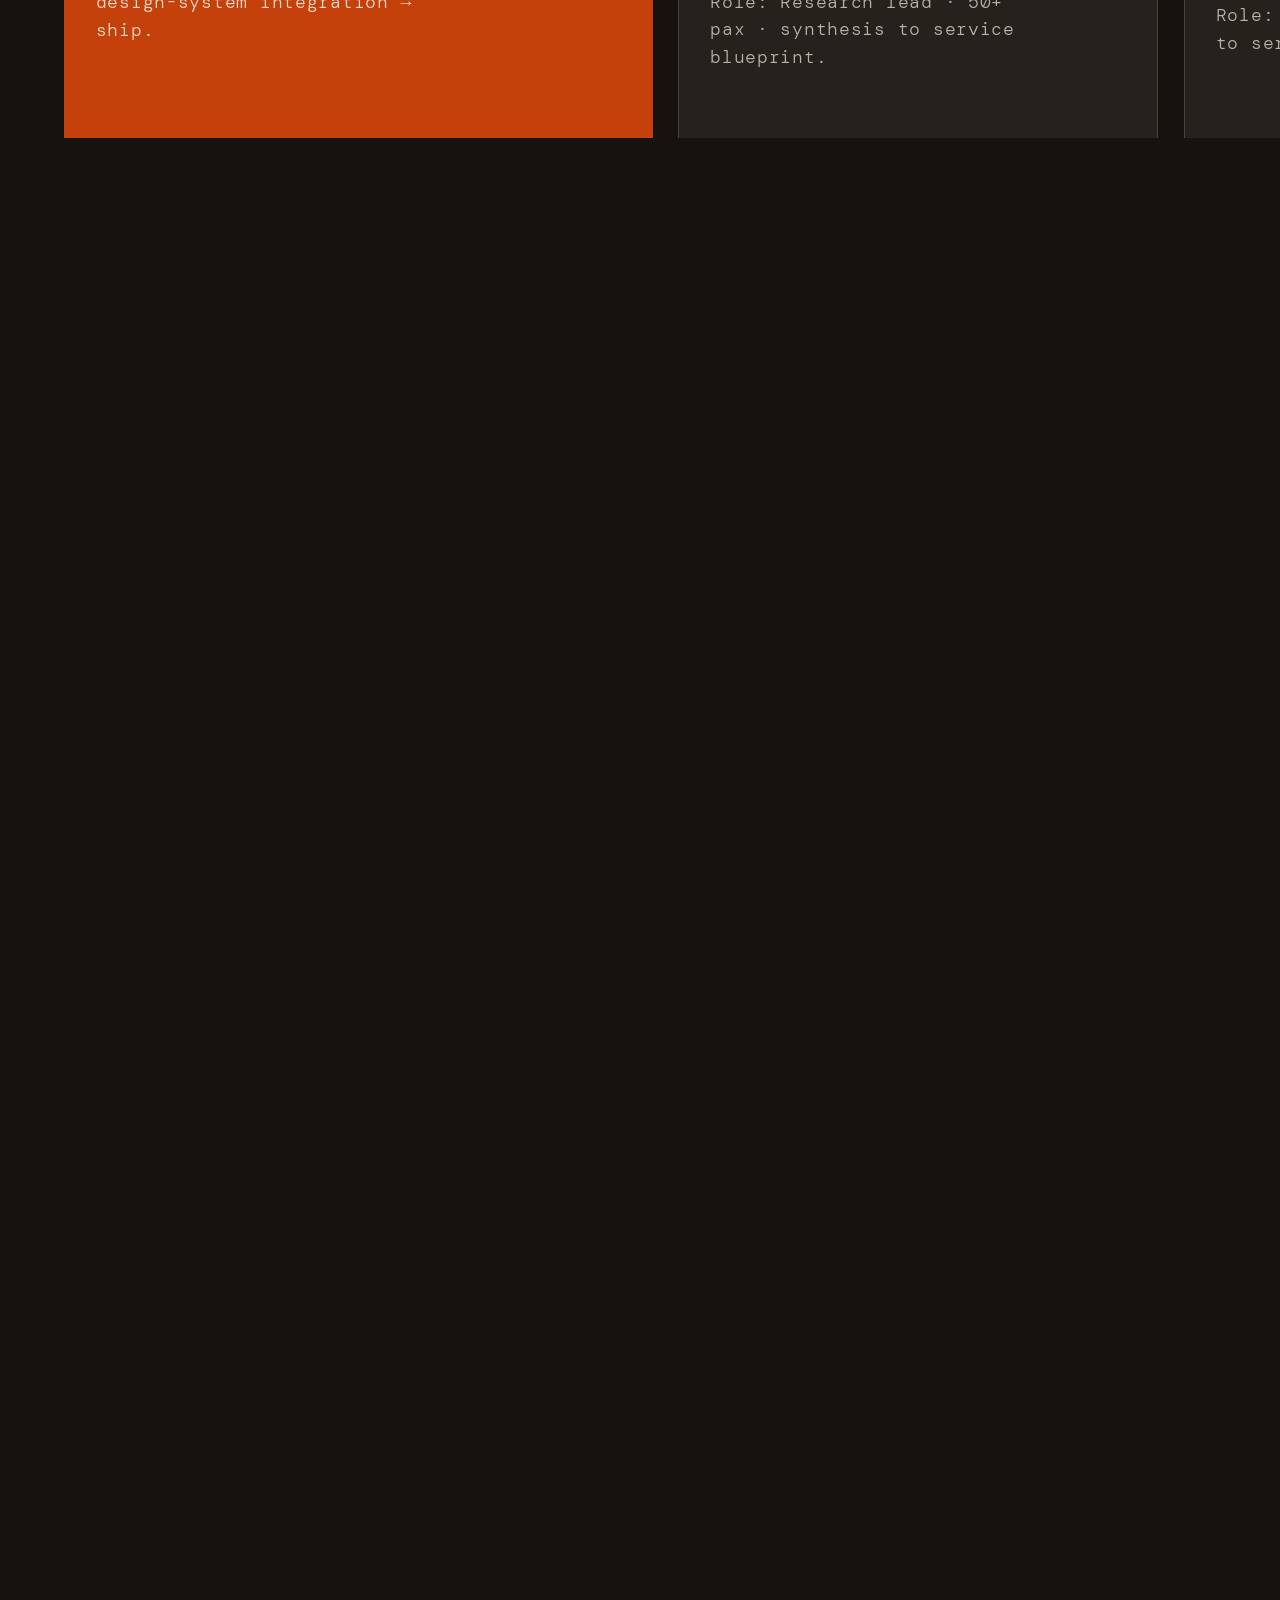
==== commit 730b99e8: "v2.3.61: sharpen intro para 2 — field research, workshops, synthesis, Luma-led strategy Co-Authored-" ====
--- a/index.html
+++ b/index.html
@@ -236,7 +236,7 @@
         <p>I lead a squad of UX designers within Kyndryl's CTO UX organisation, enabling the DevOps functions. The work runs underneath banks, governments, and the cloud infrastructure that large enterprise depends on. A wrong decision here doesn't show up in a usability test. It shows up in an incident report.</p>
       </div>
       <div class="story-step" data-step="2">
-        <p>The starting point is observation. Sit with an SRE during a live incident. Watch a developer stepping through a failing container cluster. The friction that matters most does not appear in a requirements document. It surfaces when you watch someone doing real work under real pressure.</p>
+        <p>The starting point is field research and structured workshops. Embedded time with SREs and platform engineers during actual operations — combined with facilitated sessions that surface what observation alone doesn't make explicit. Synthesis across both defines the real design problem. From there, UX strategy — framed through the Luma process — precedes any interface work.</p>
       </div>
       <div class="story-step" data-step="3">
         <p>The definition of done is not a handoff. It is adoption under pressure. A dashboard the ops team trusts at 2am. A workflow developers default to when something breaks. In enterprise infrastructure, that is what shipped actually means.</p>
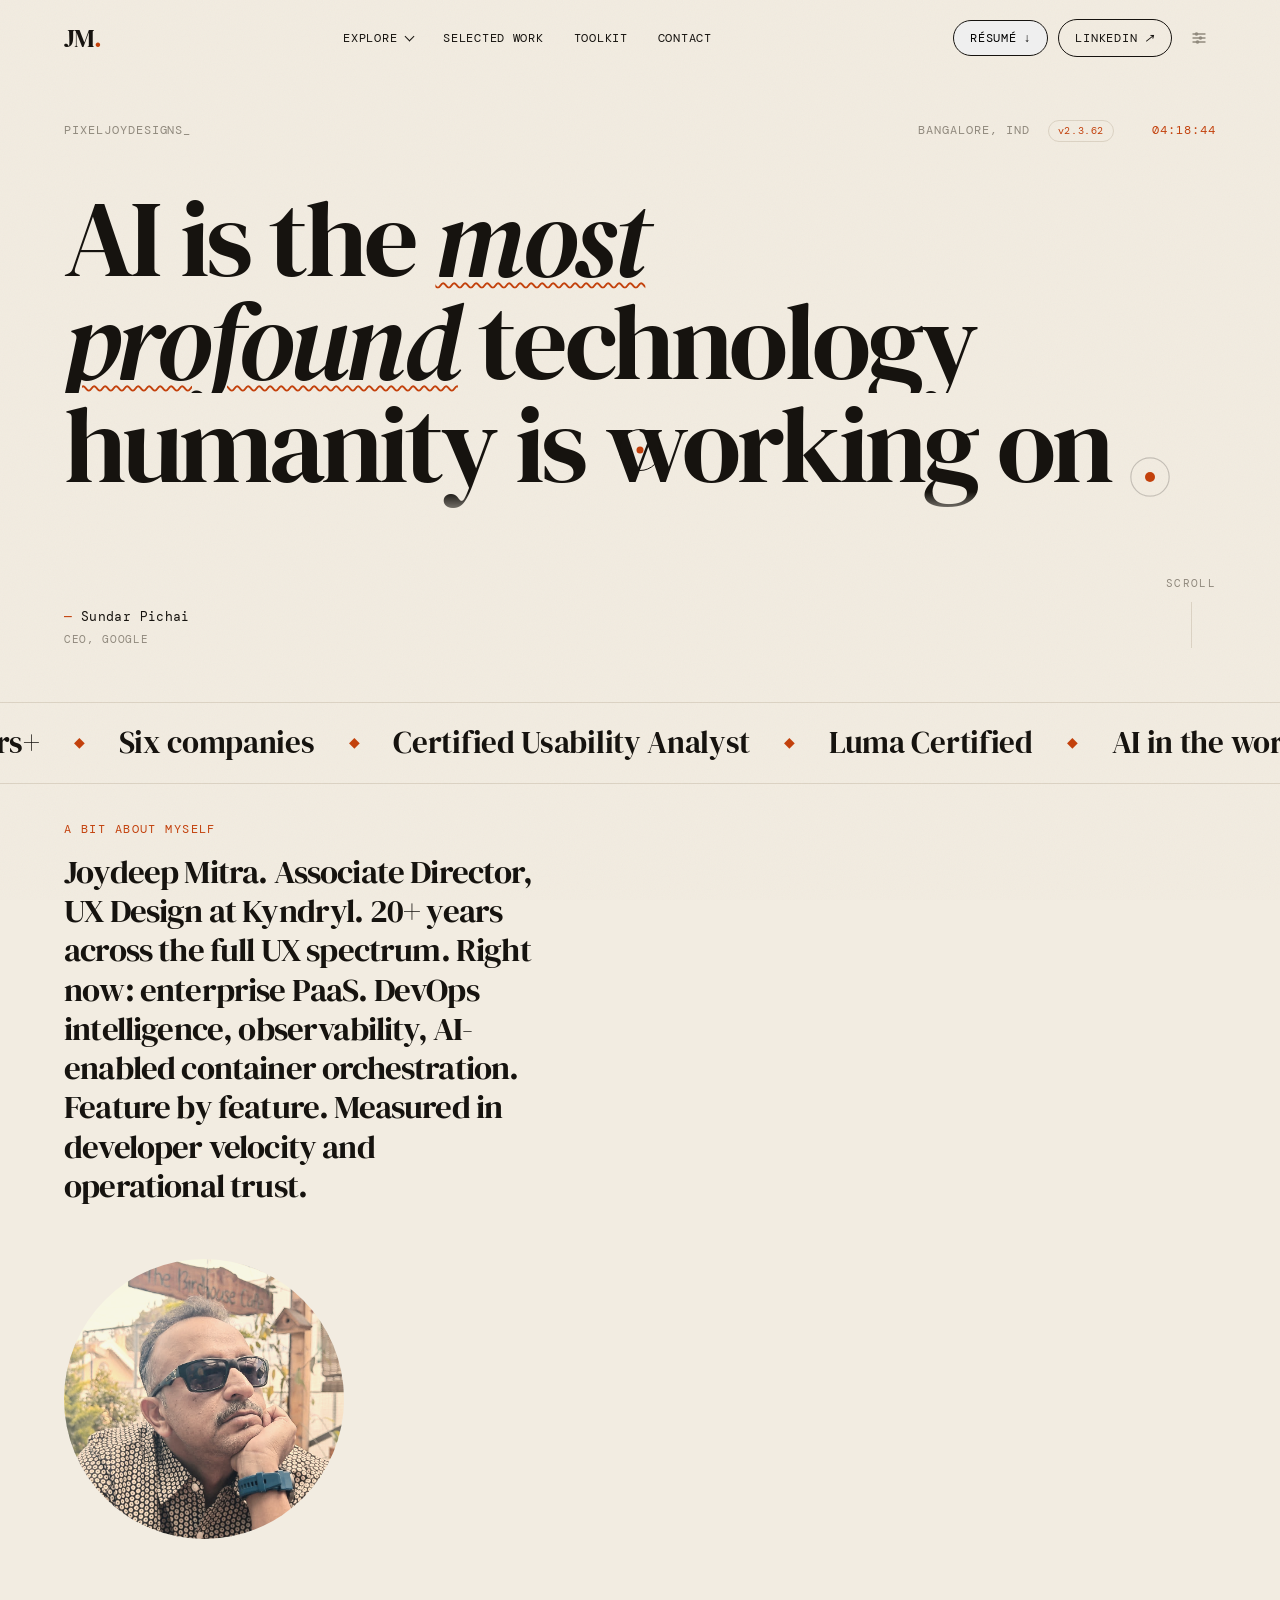
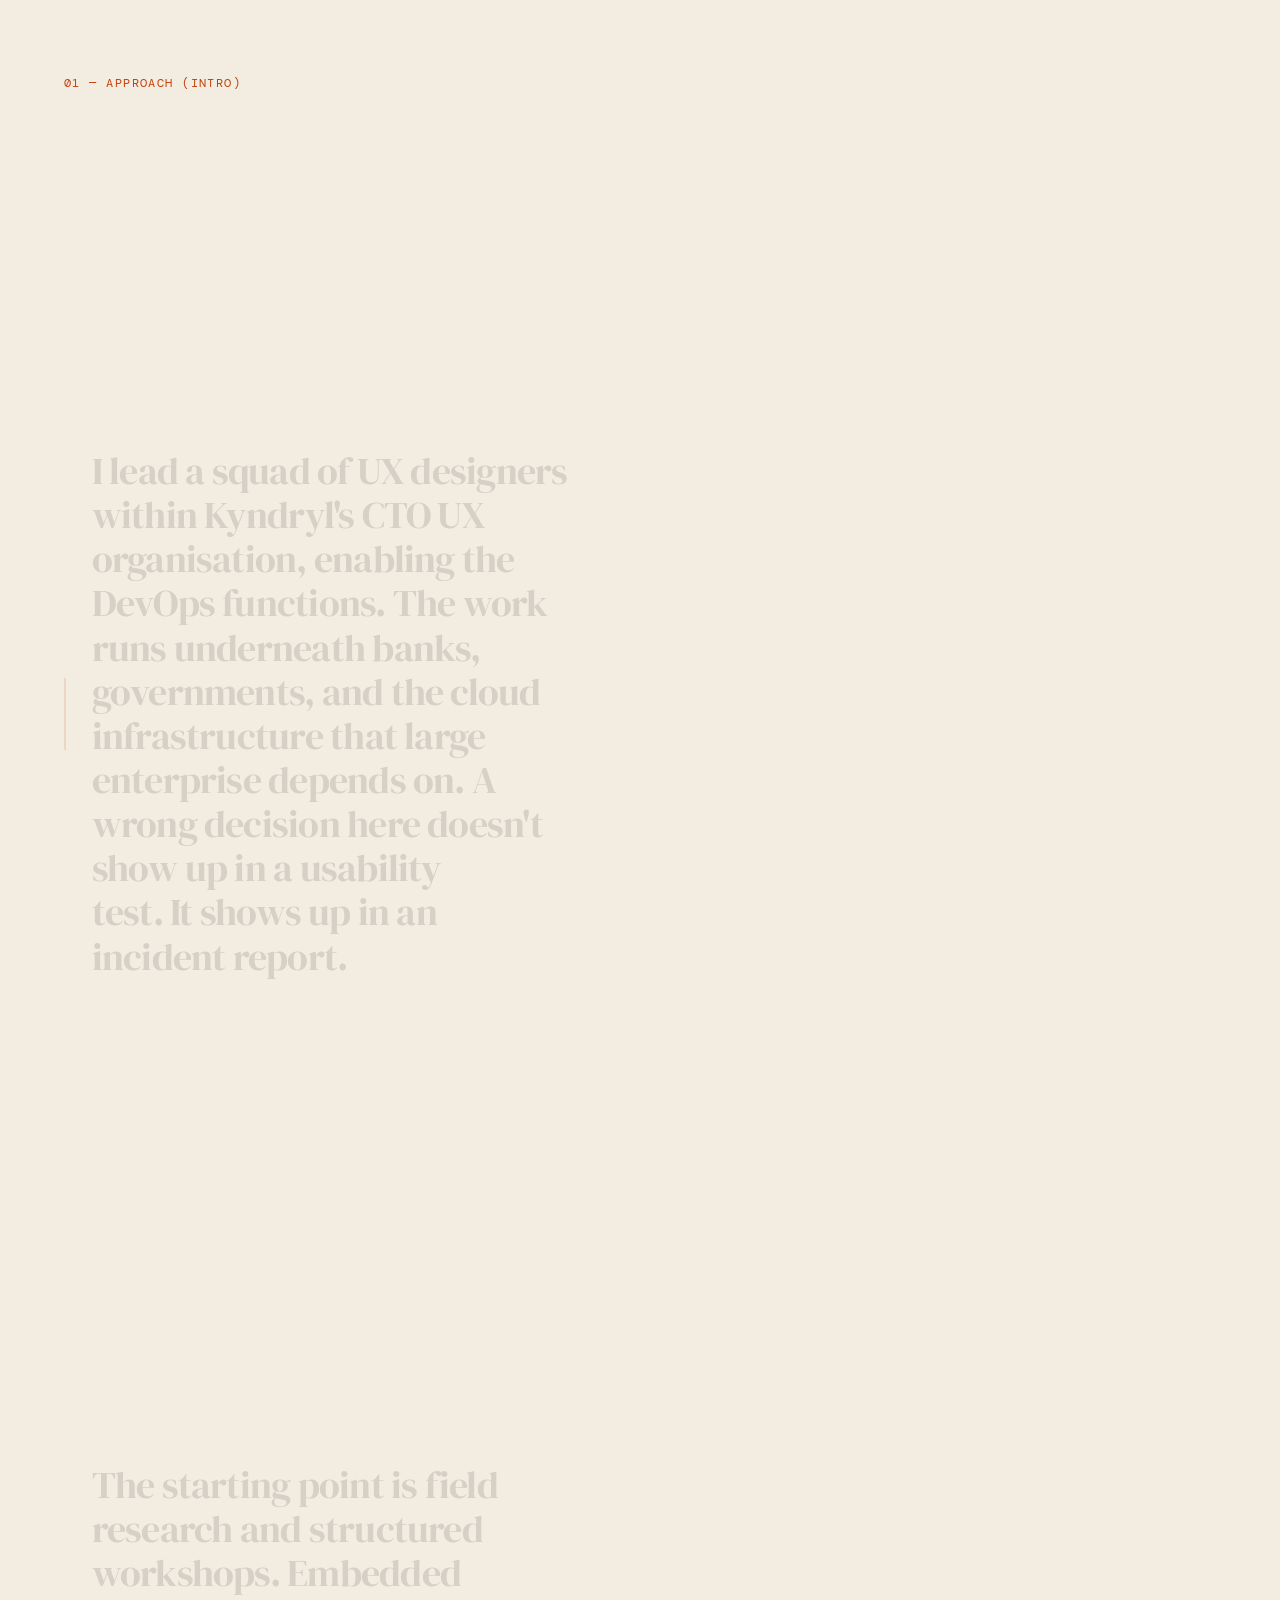
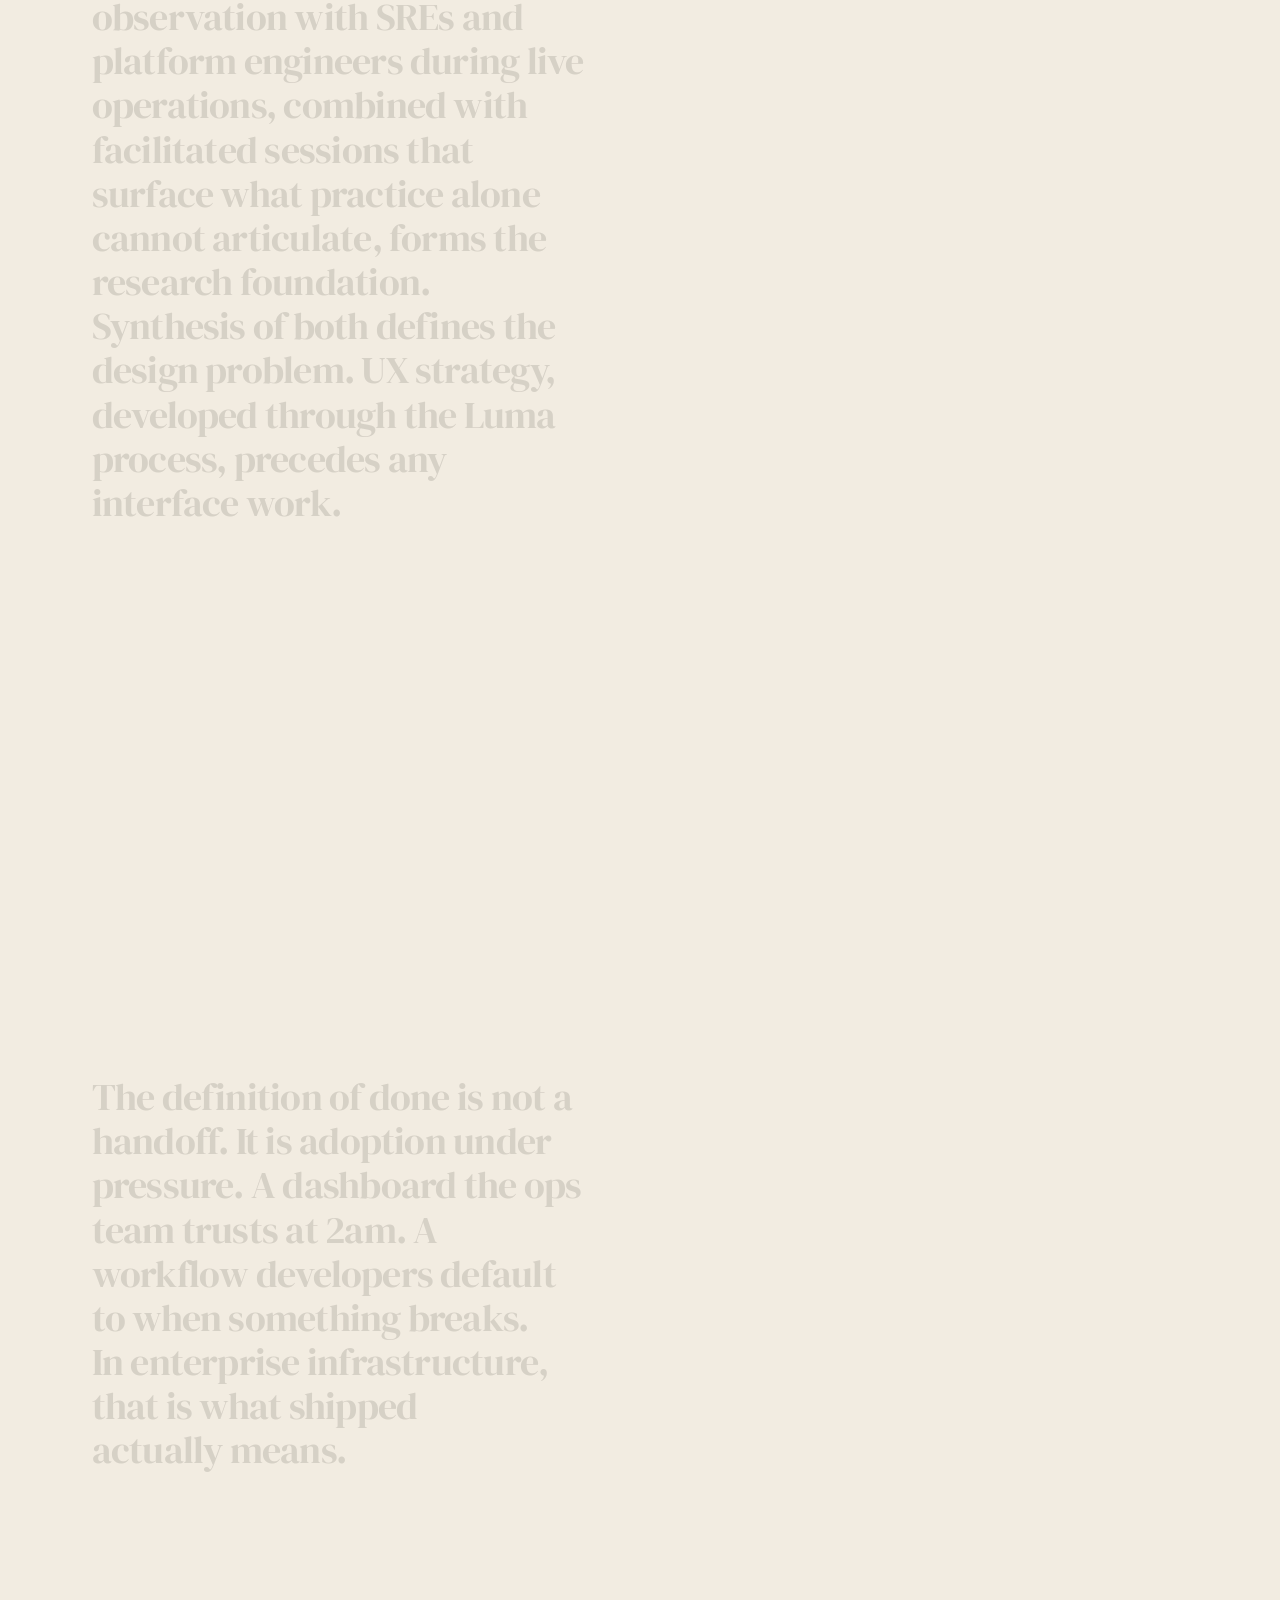
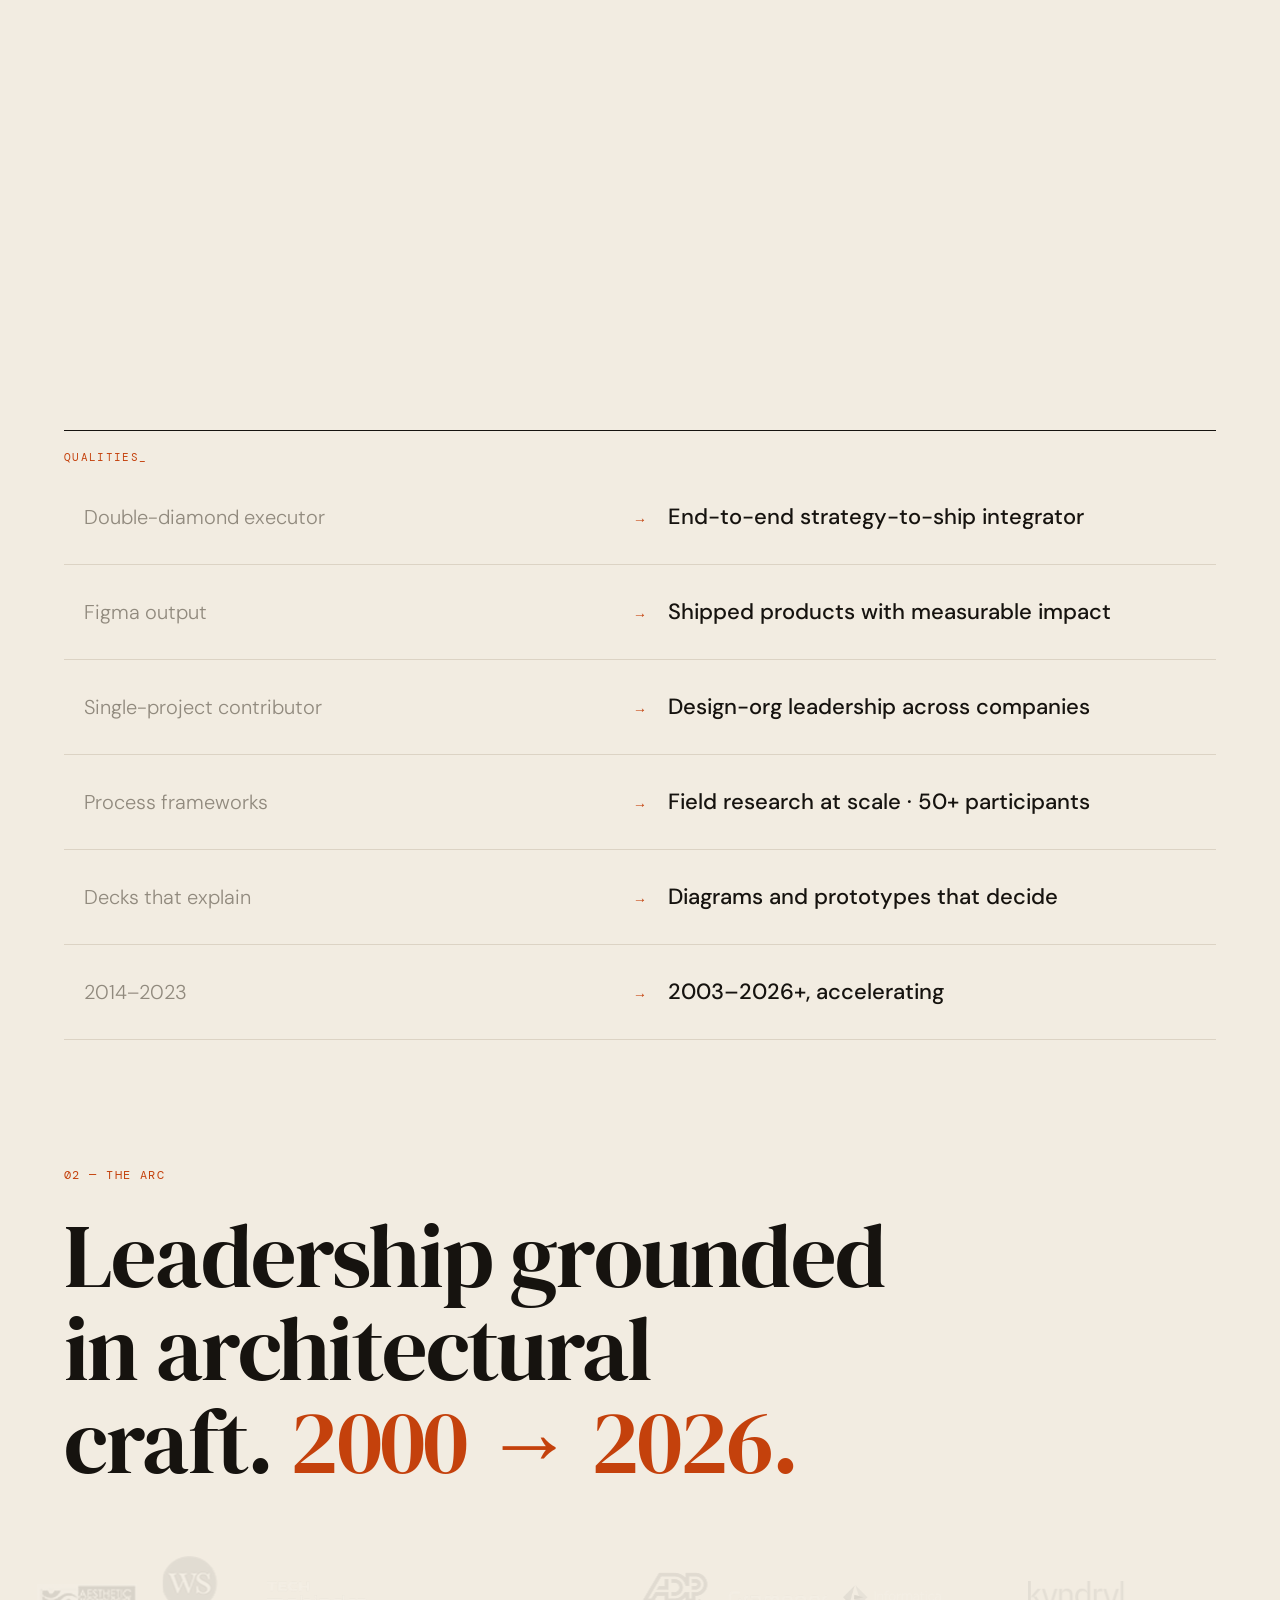
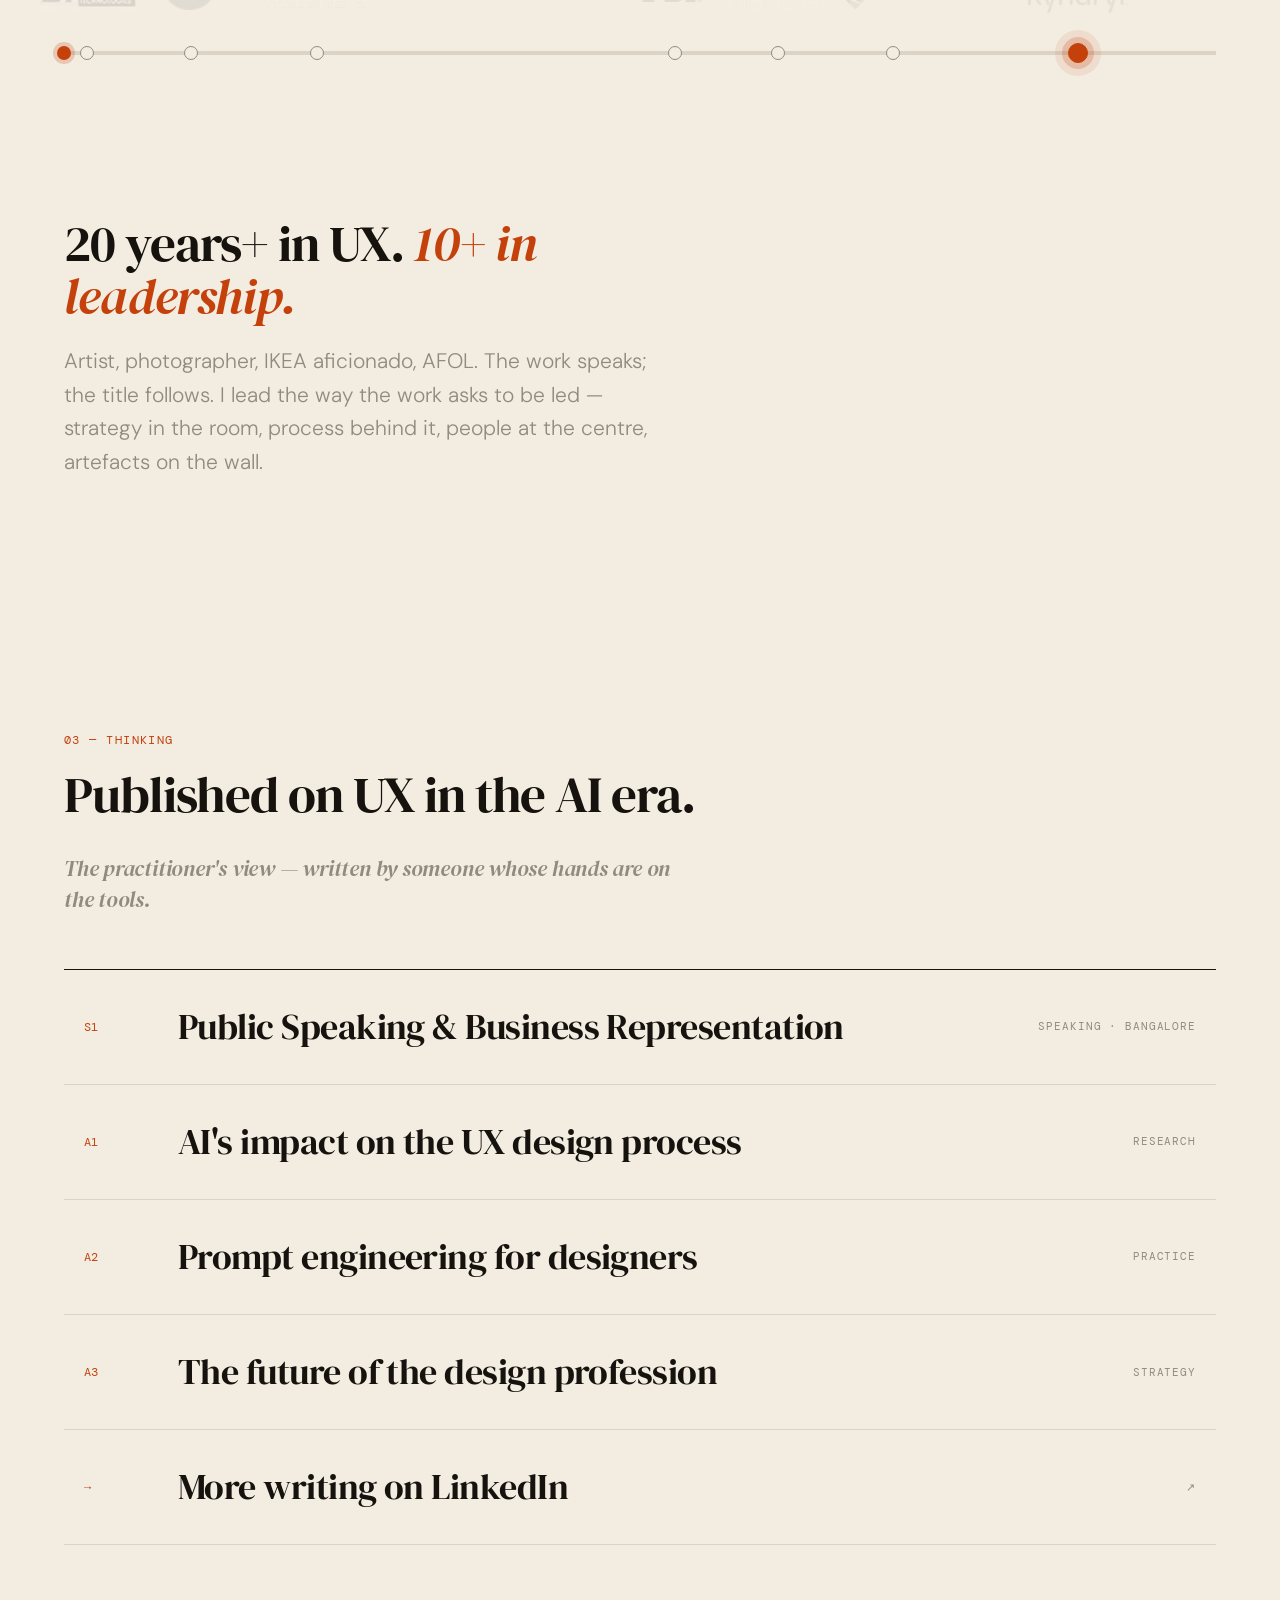
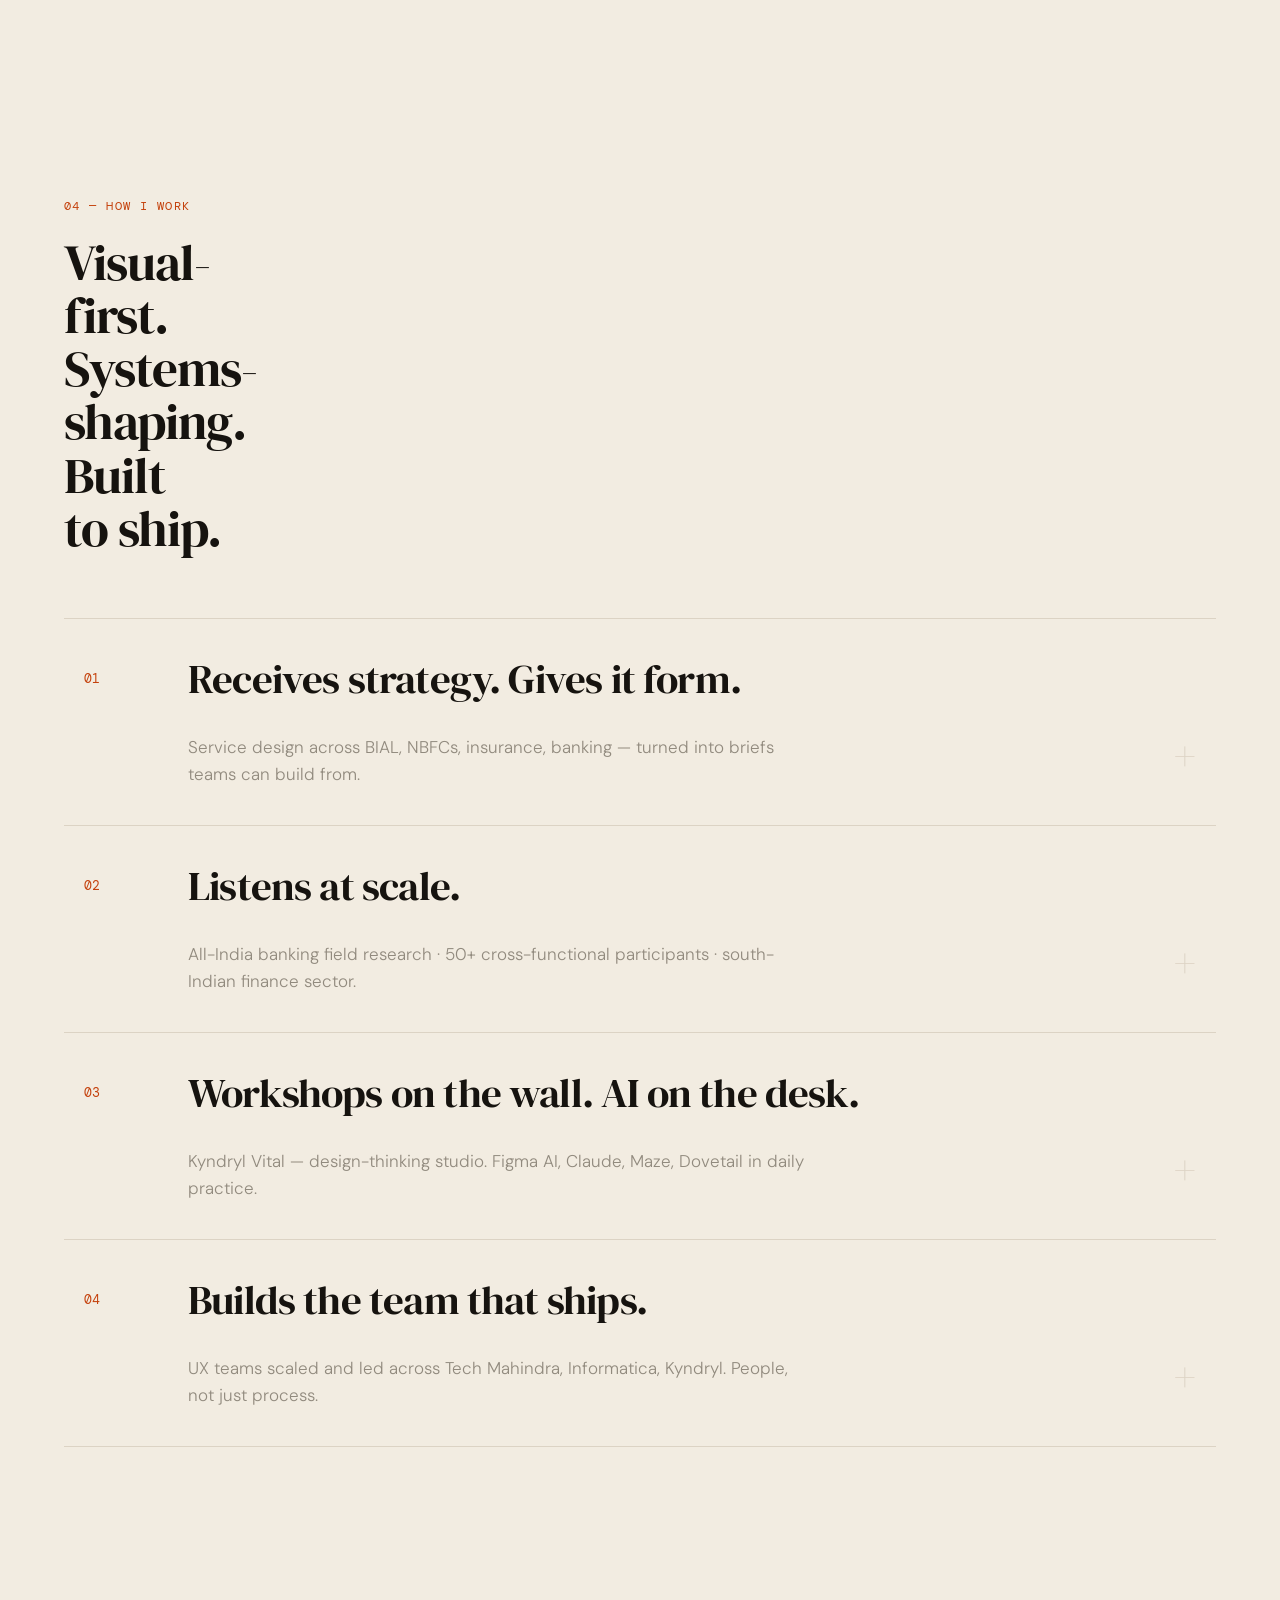
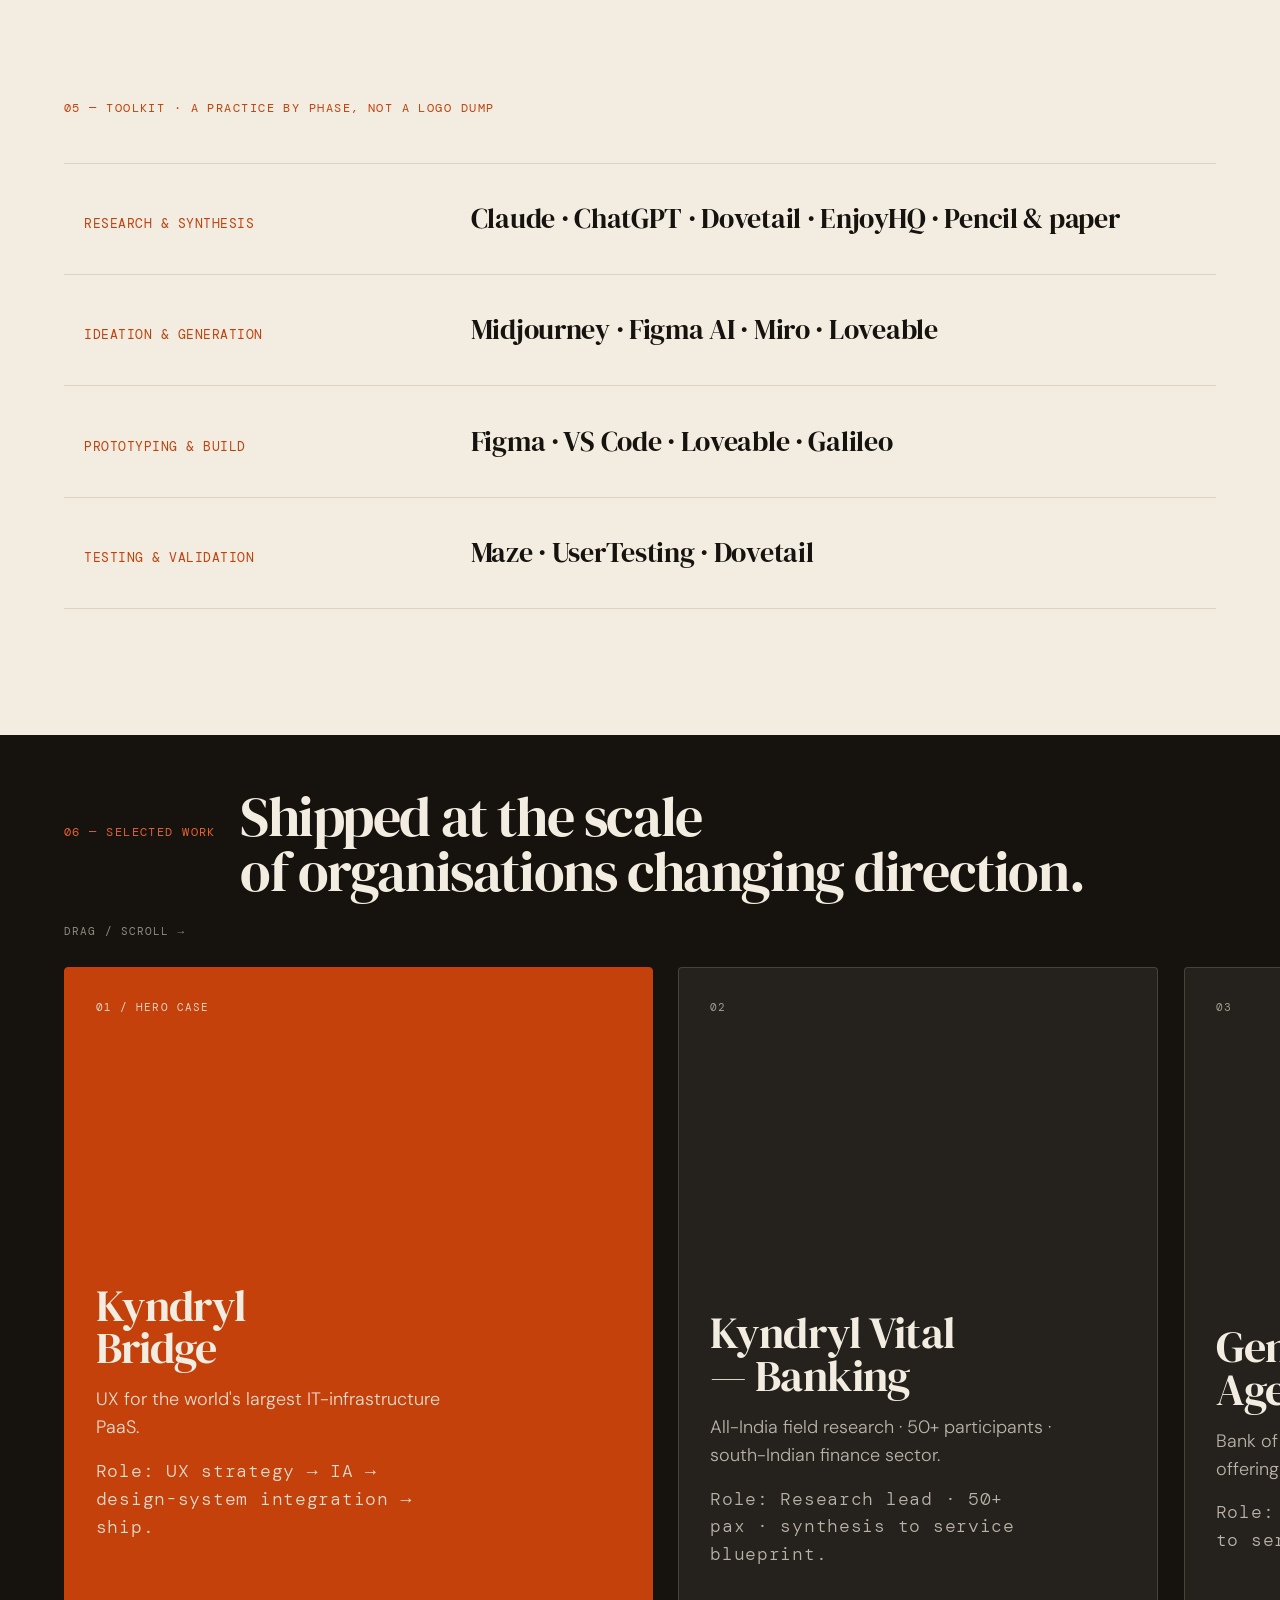
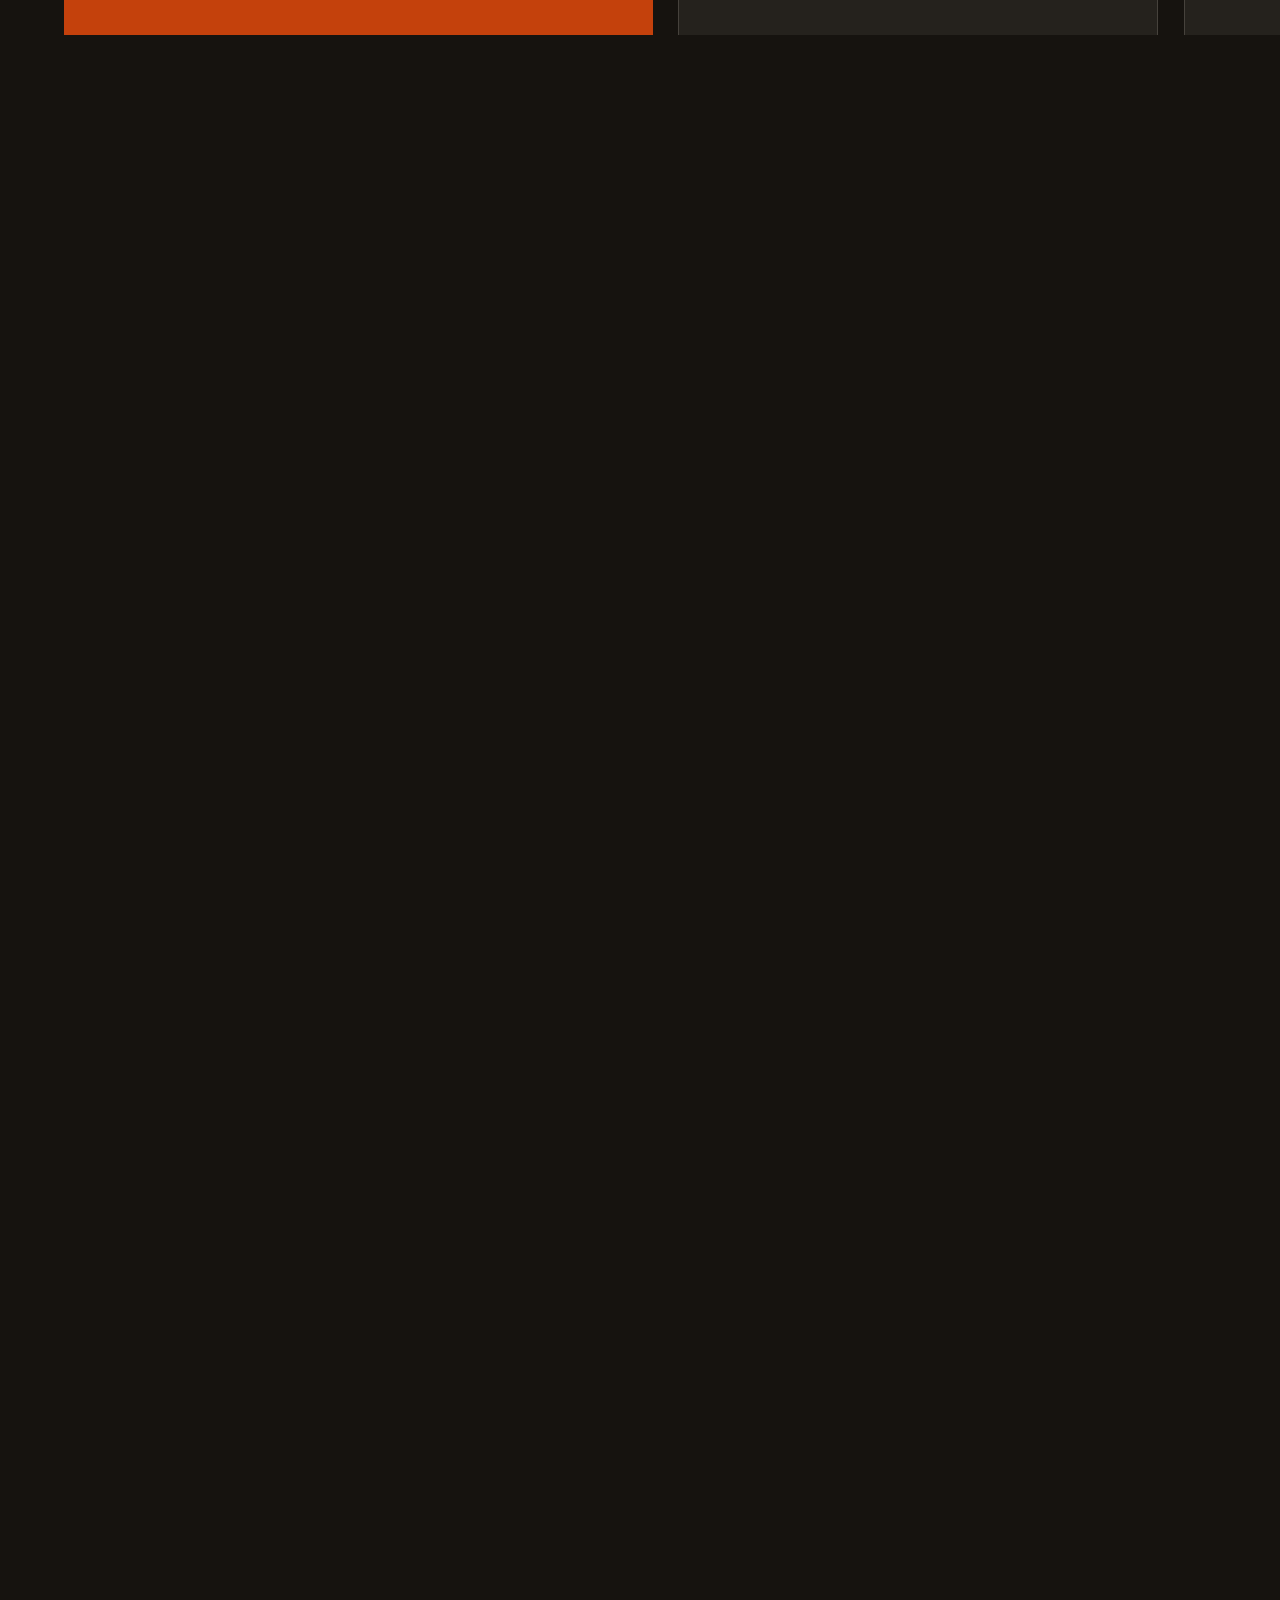
==== commit b4eb69d0: "v2.3.62: rewrite intro para 2 in clean McKinsey register, no em-dashes Co-Authored-By: Claude Sonnet" ====
--- a/index.html
+++ b/index.html
@@ -236,7 +236,7 @@
         <p>I lead a squad of UX designers within Kyndryl's CTO UX organisation, enabling the DevOps functions. The work runs underneath banks, governments, and the cloud infrastructure that large enterprise depends on. A wrong decision here doesn't show up in a usability test. It shows up in an incident report.</p>
       </div>
       <div class="story-step" data-step="2">
-        <p>The starting point is field research and structured workshops. Embedded time with SREs and platform engineers during actual operations — combined with facilitated sessions that surface what observation alone doesn't make explicit. Synthesis across both defines the real design problem. From there, UX strategy — framed through the Luma process — precedes any interface work.</p>
+        <p>The starting point is field research and structured workshops. Embedded observation with SREs and platform engineers during live operations, combined with facilitated sessions that surface what practice alone cannot articulate, forms the research foundation. Synthesis of both defines the design problem. UX strategy, developed through the Luma process, precedes any interface work.</p>
       </div>
       <div class="story-step" data-step="3">
         <p>The definition of done is not a handoff. It is adoption under pressure. A dashboard the ops team trusts at 2am. A workflow developers default to when something breaks. In enterprise infrastructure, that is what shipped actually means.</p>
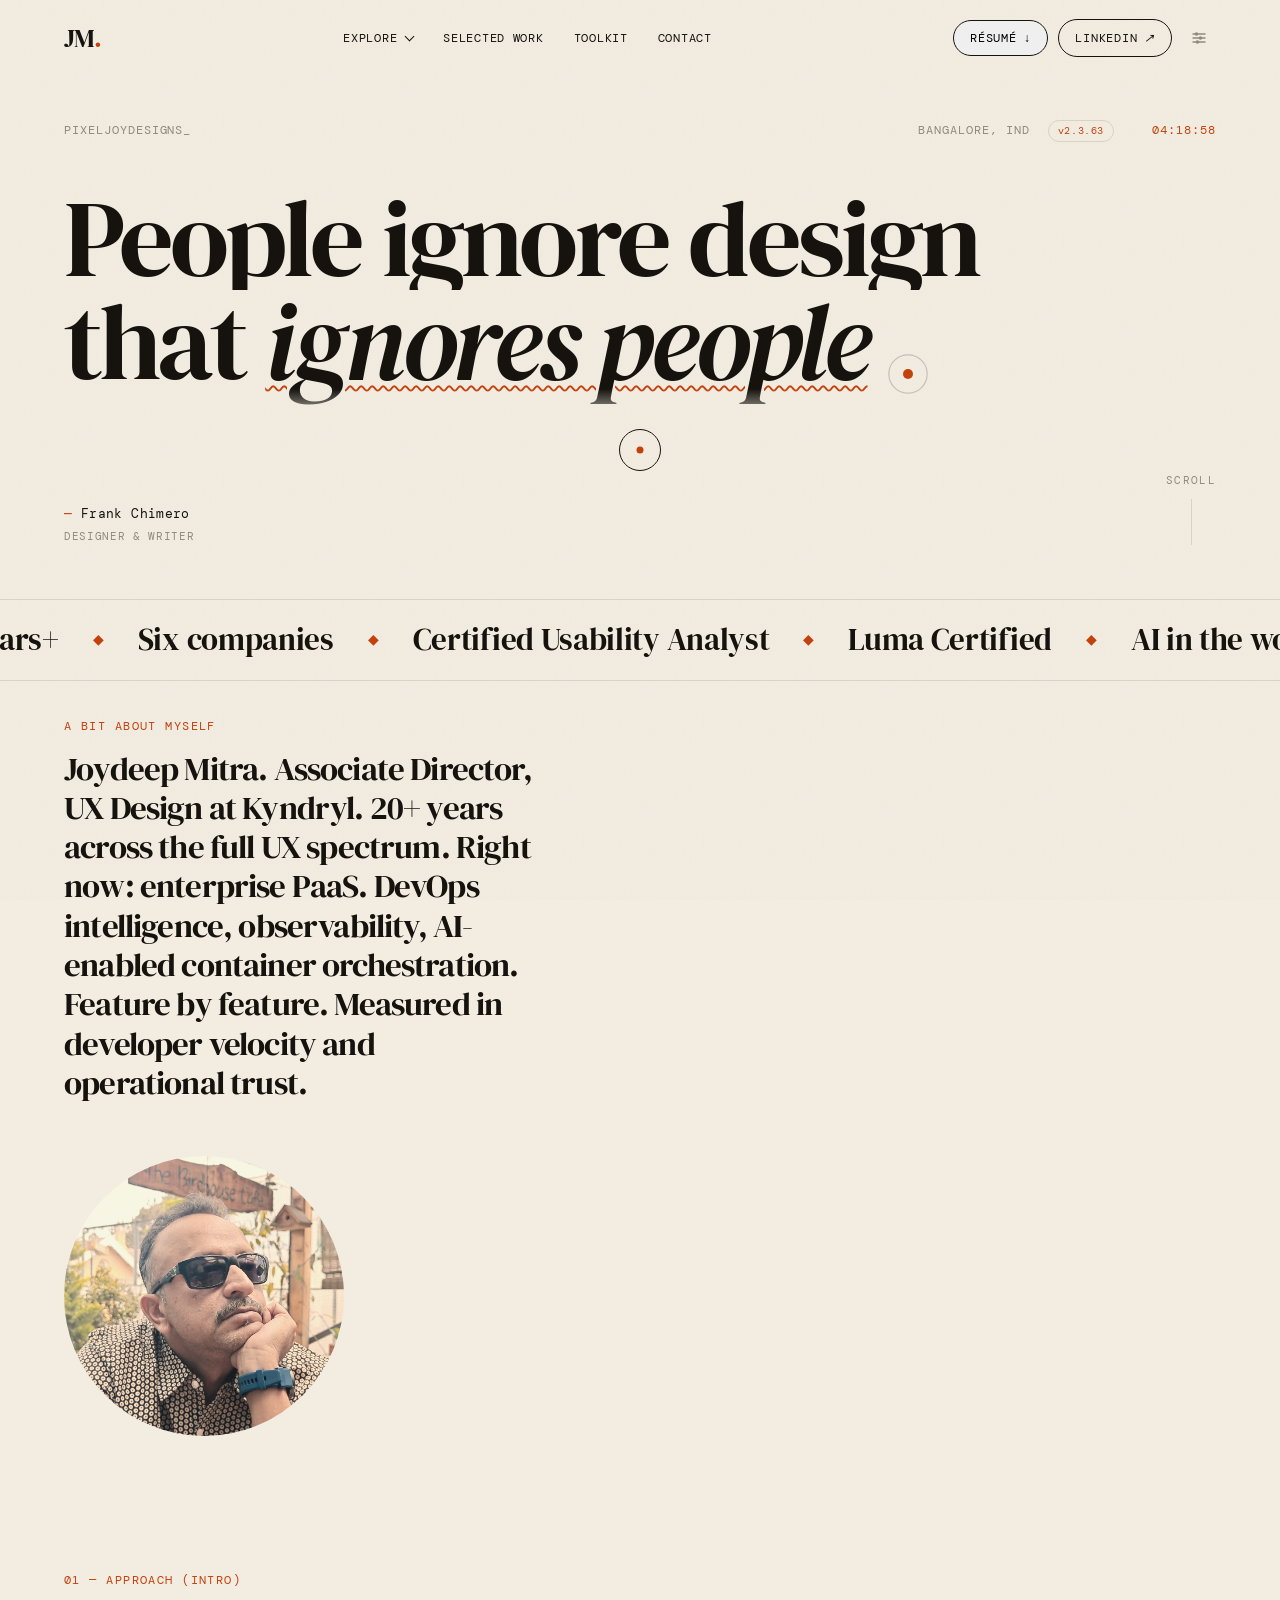
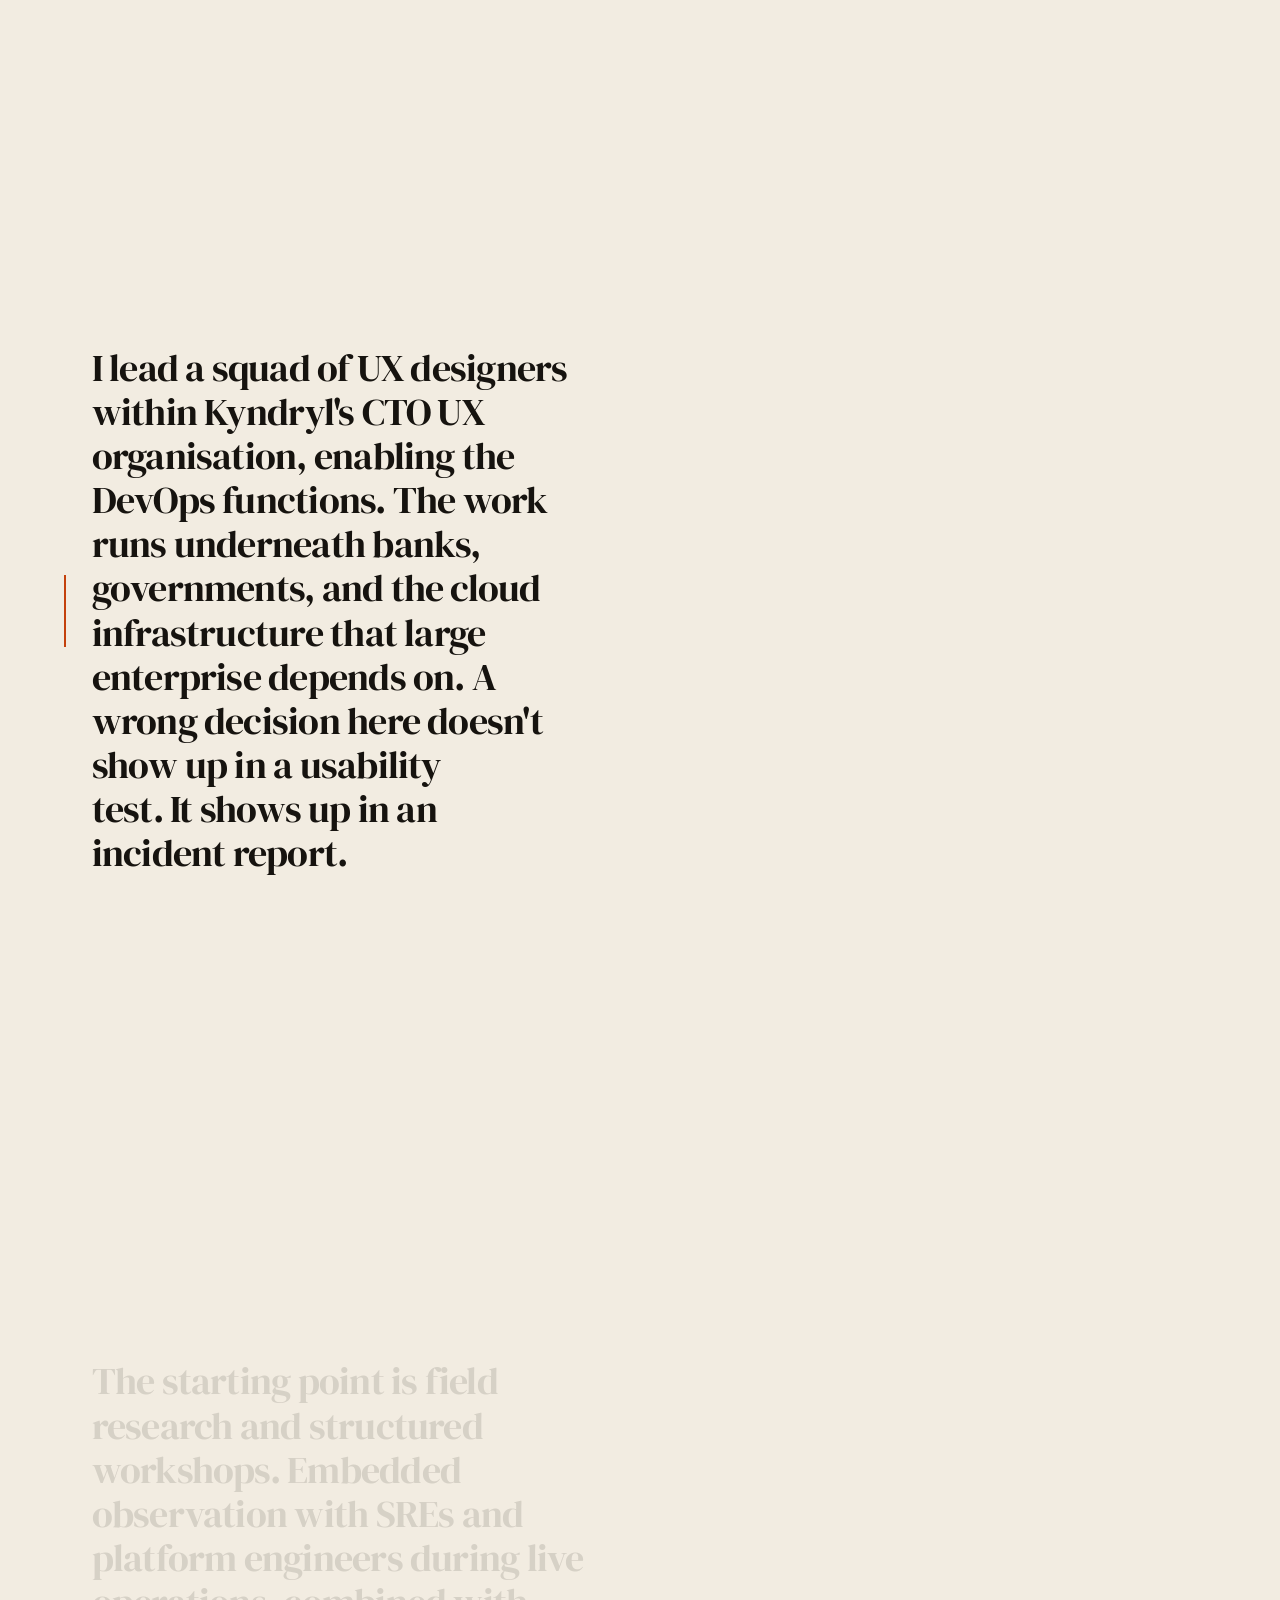
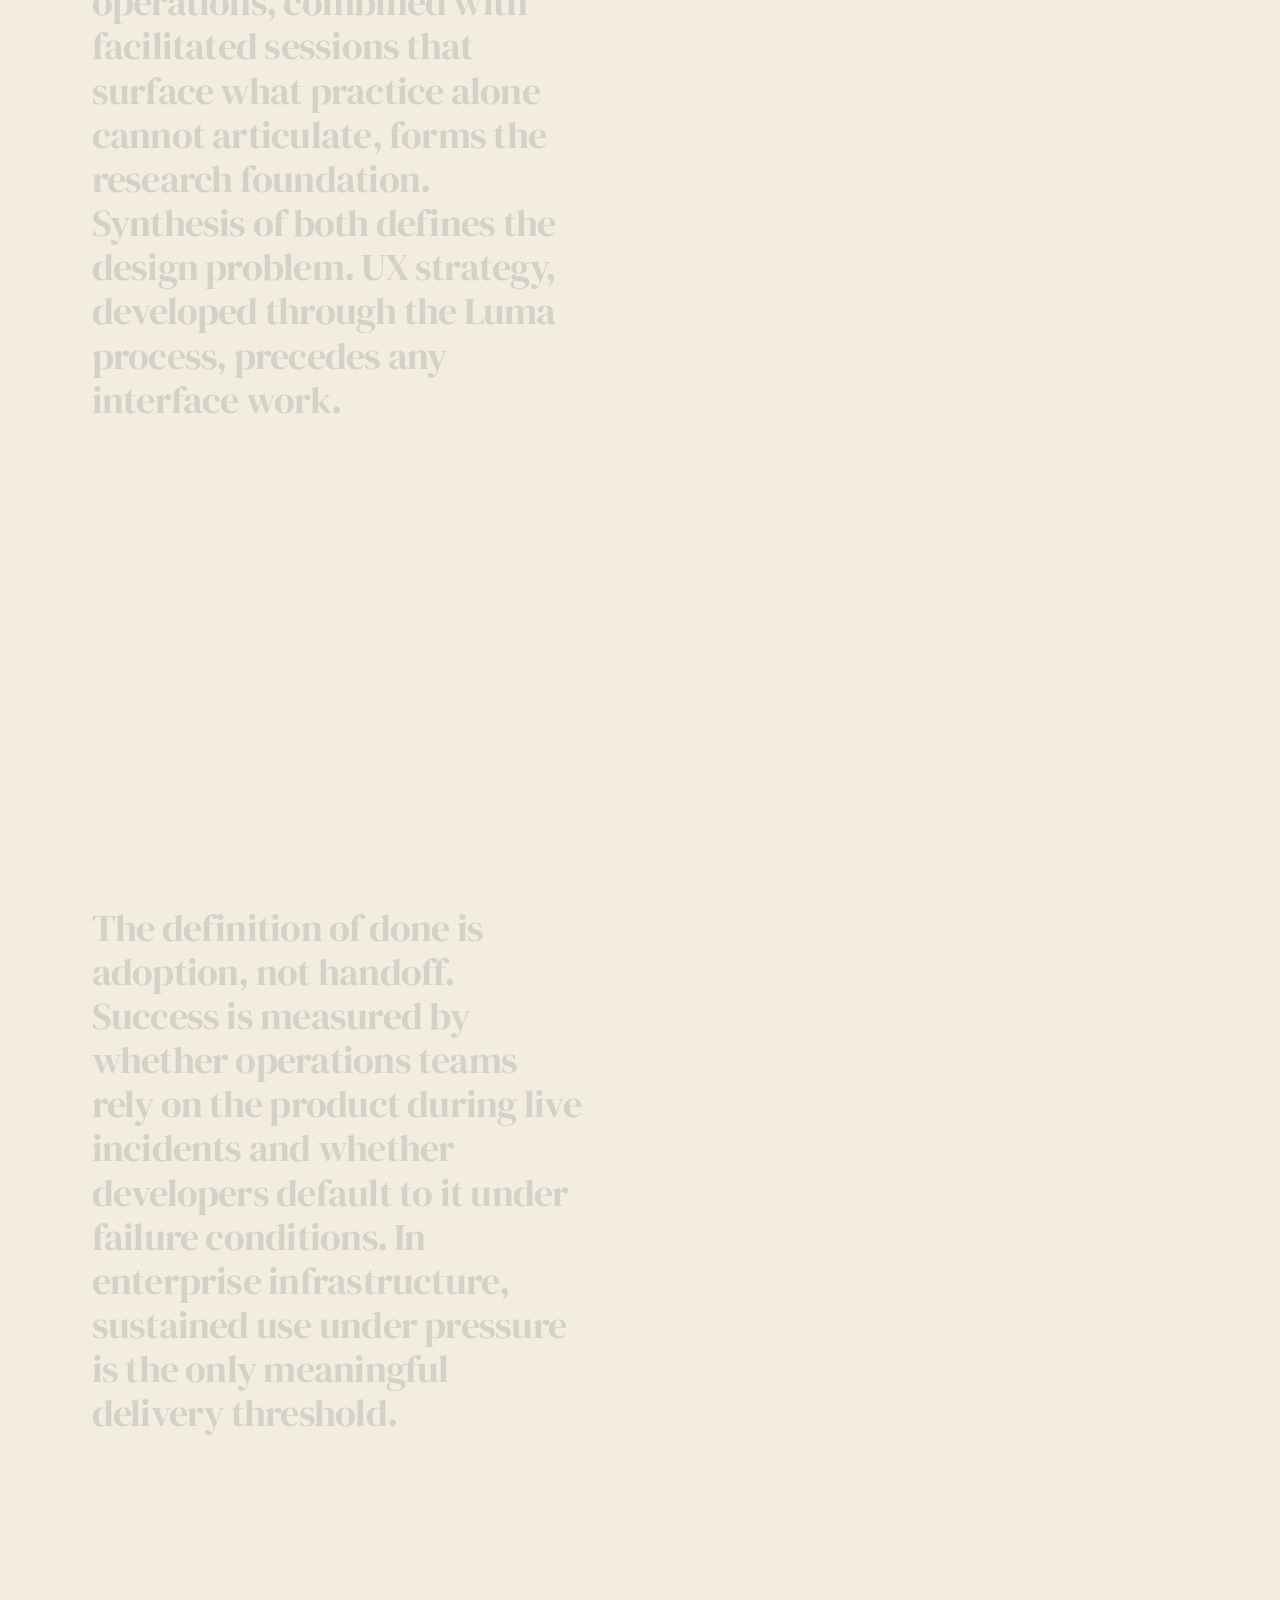
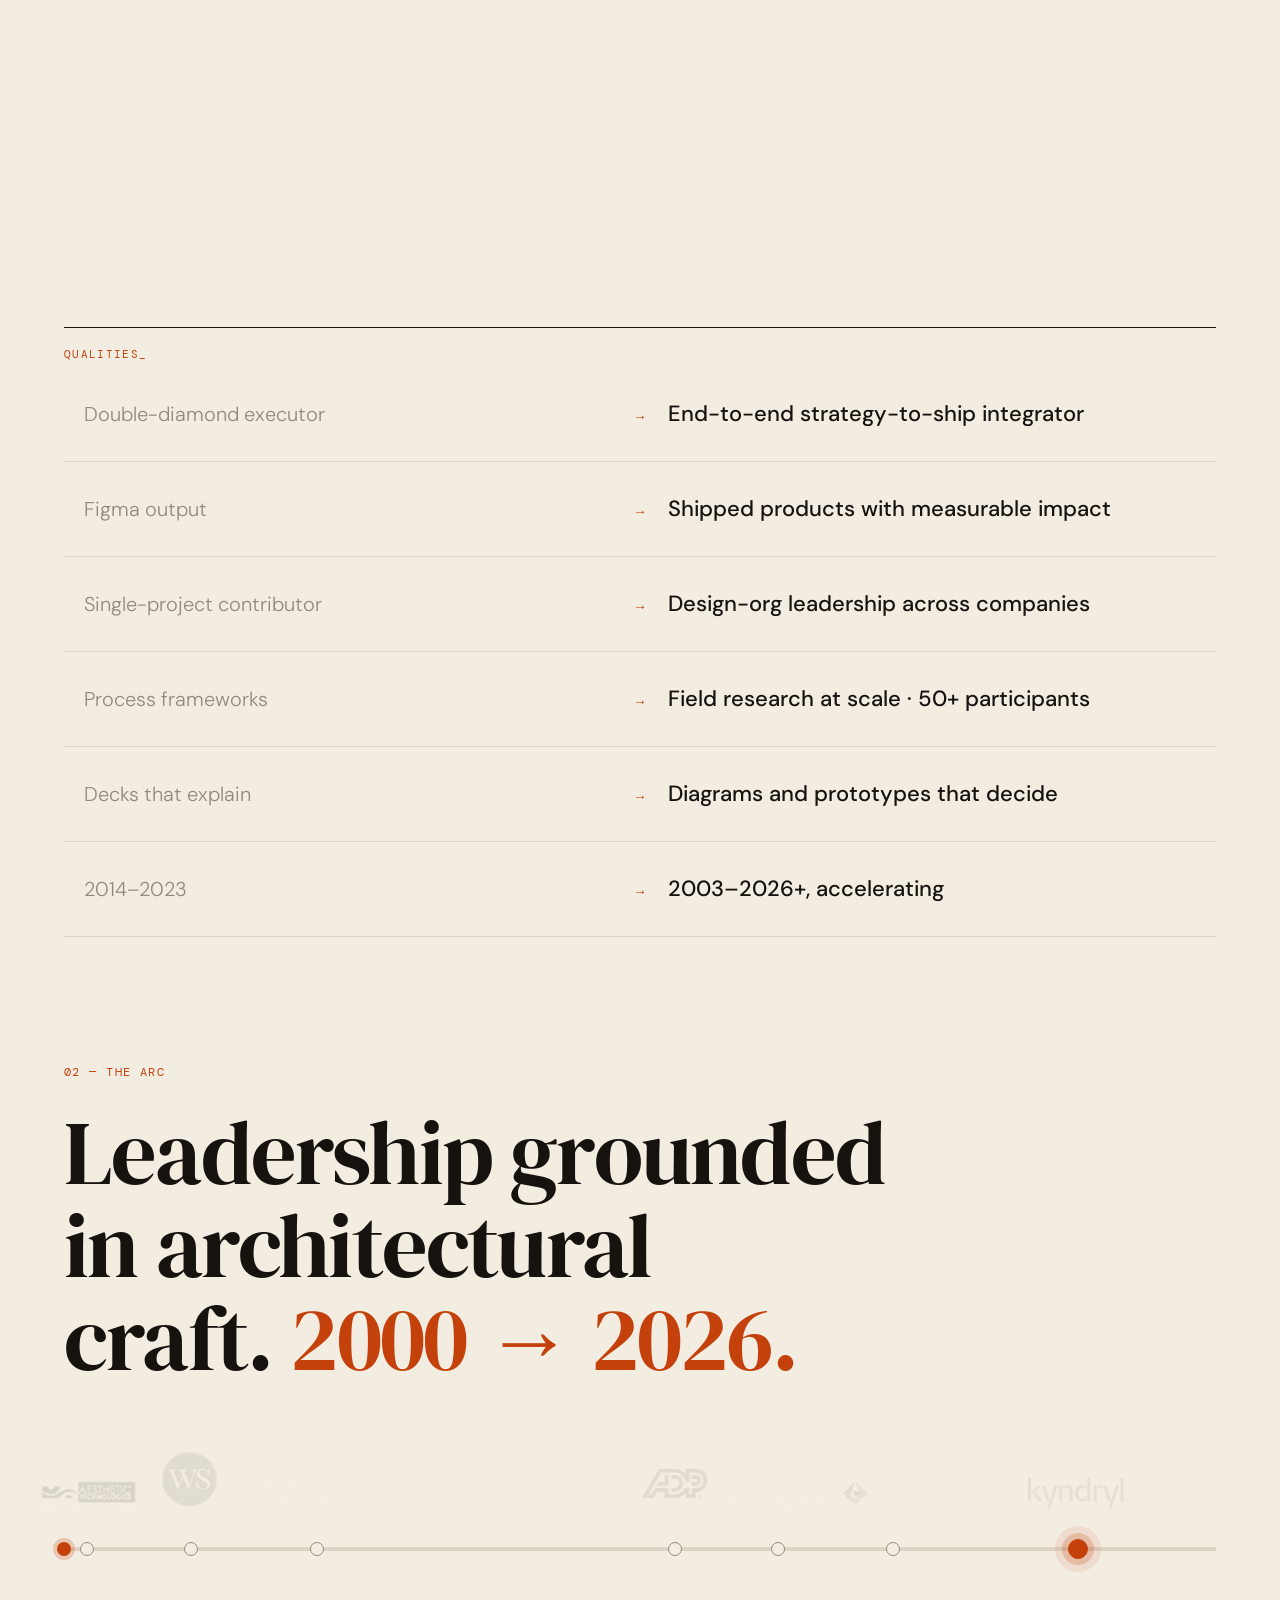
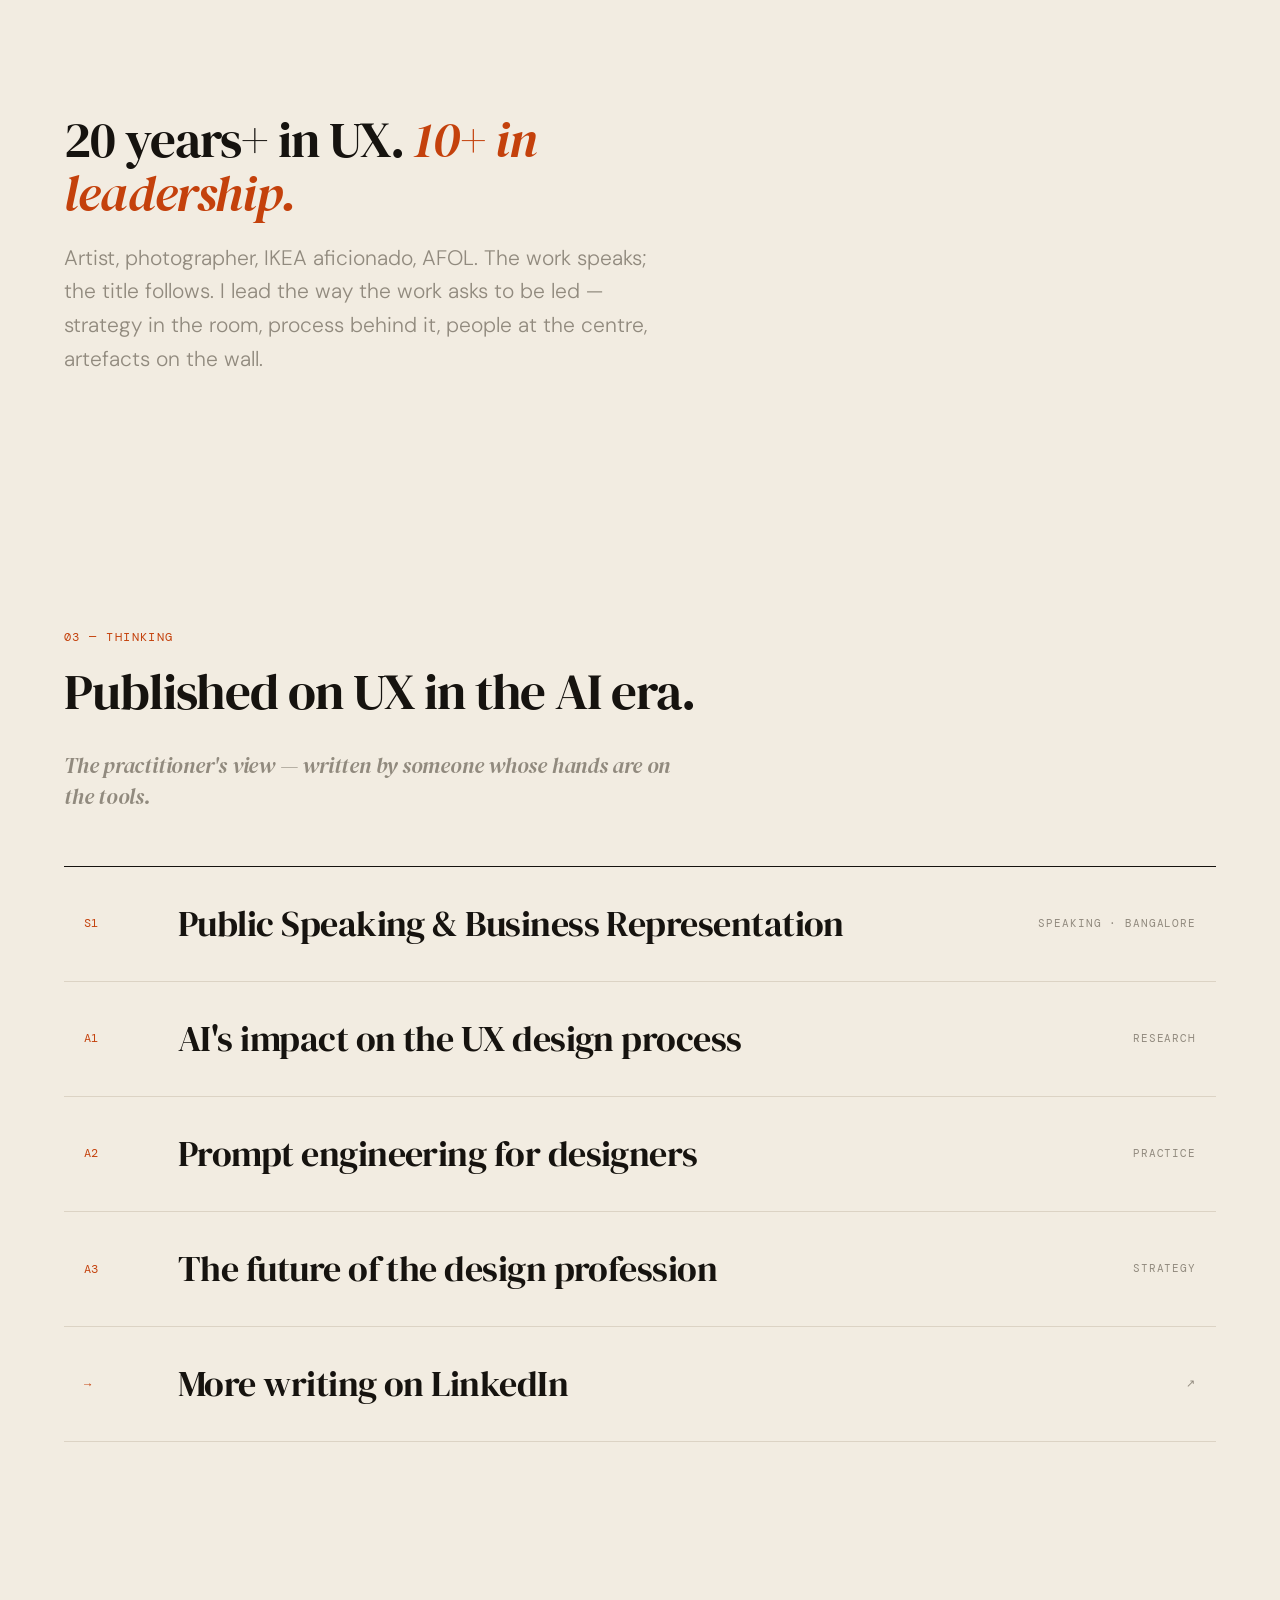
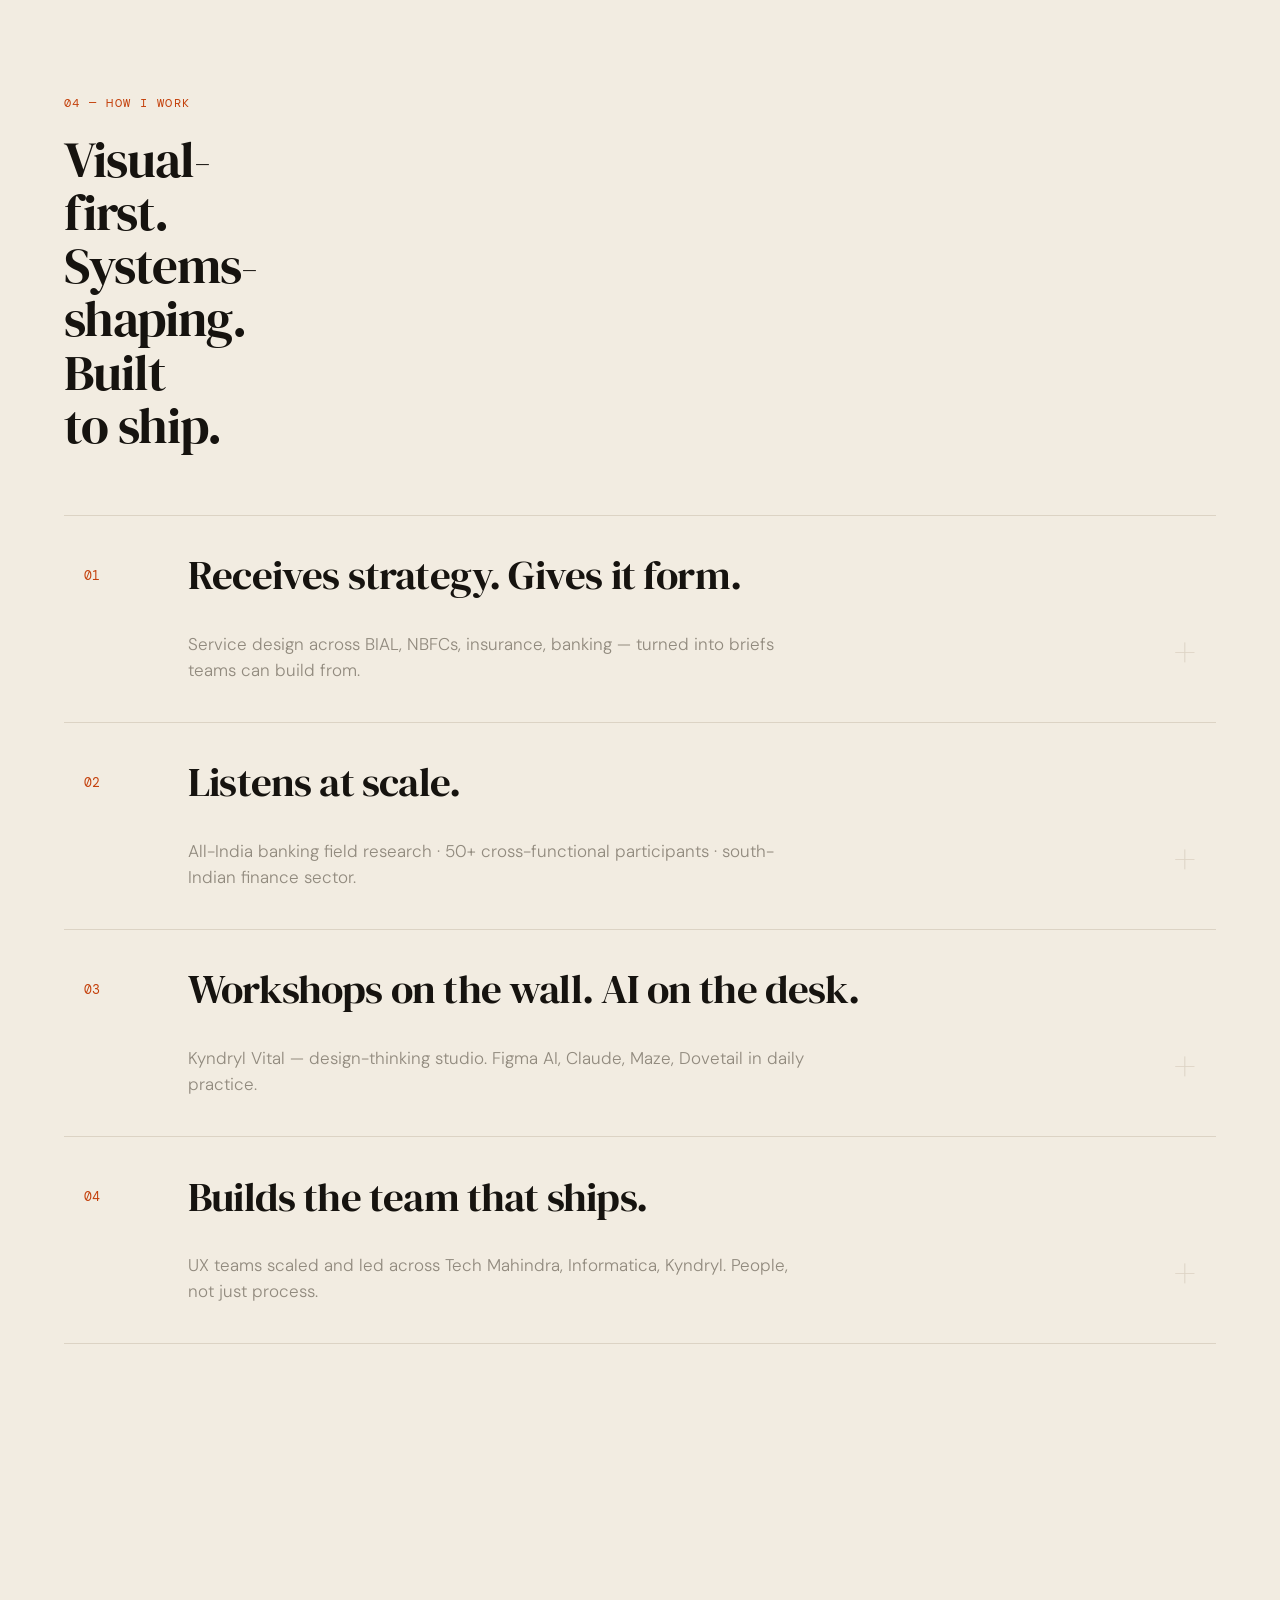
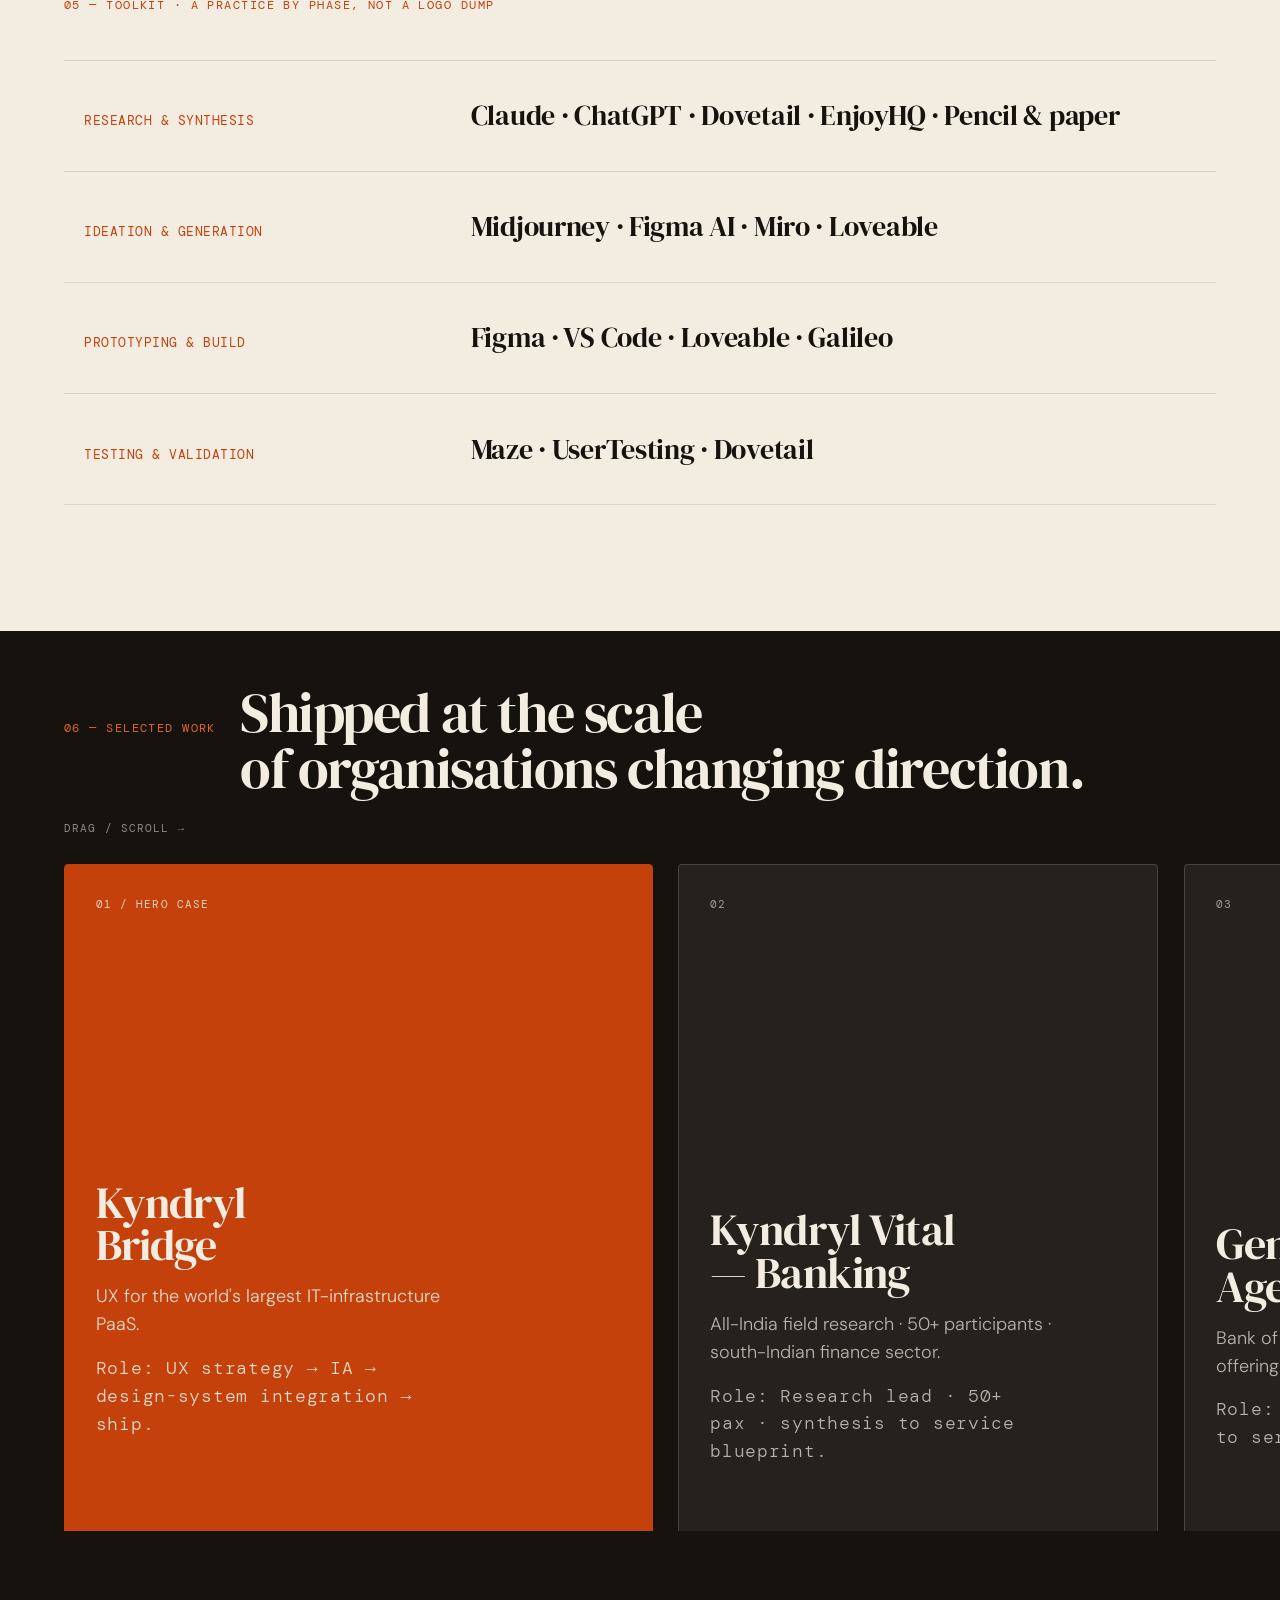
==== commit 74a9e073: "v2.3.63: rewrite intro para 3 in McKinsey register, remove fragments and flourish Co-Authored-By: Cl" ====
--- a/index.html
+++ b/index.html
@@ -239,7 +239,7 @@
         <p>The starting point is field research and structured workshops. Embedded observation with SREs and platform engineers during live operations, combined with facilitated sessions that surface what practice alone cannot articulate, forms the research foundation. Synthesis of both defines the design problem. UX strategy, developed through the Luma process, precedes any interface work.</p>
       </div>
       <div class="story-step" data-step="3">
-        <p>The definition of done is not a handoff. It is adoption under pressure. A dashboard the ops team trusts at 2am. A workflow developers default to when something breaks. In enterprise infrastructure, that is what shipped actually means.</p>
+        <p>The definition of done is adoption, not handoff. Success is measured by whether operations teams rely on the product during live incidents and whether developers default to it under failure conditions. In enterprise infrastructure, sustained use under pressure is the only meaningful delivery threshold.</p>
       </div>
     </div><!-- /story-content -->
 
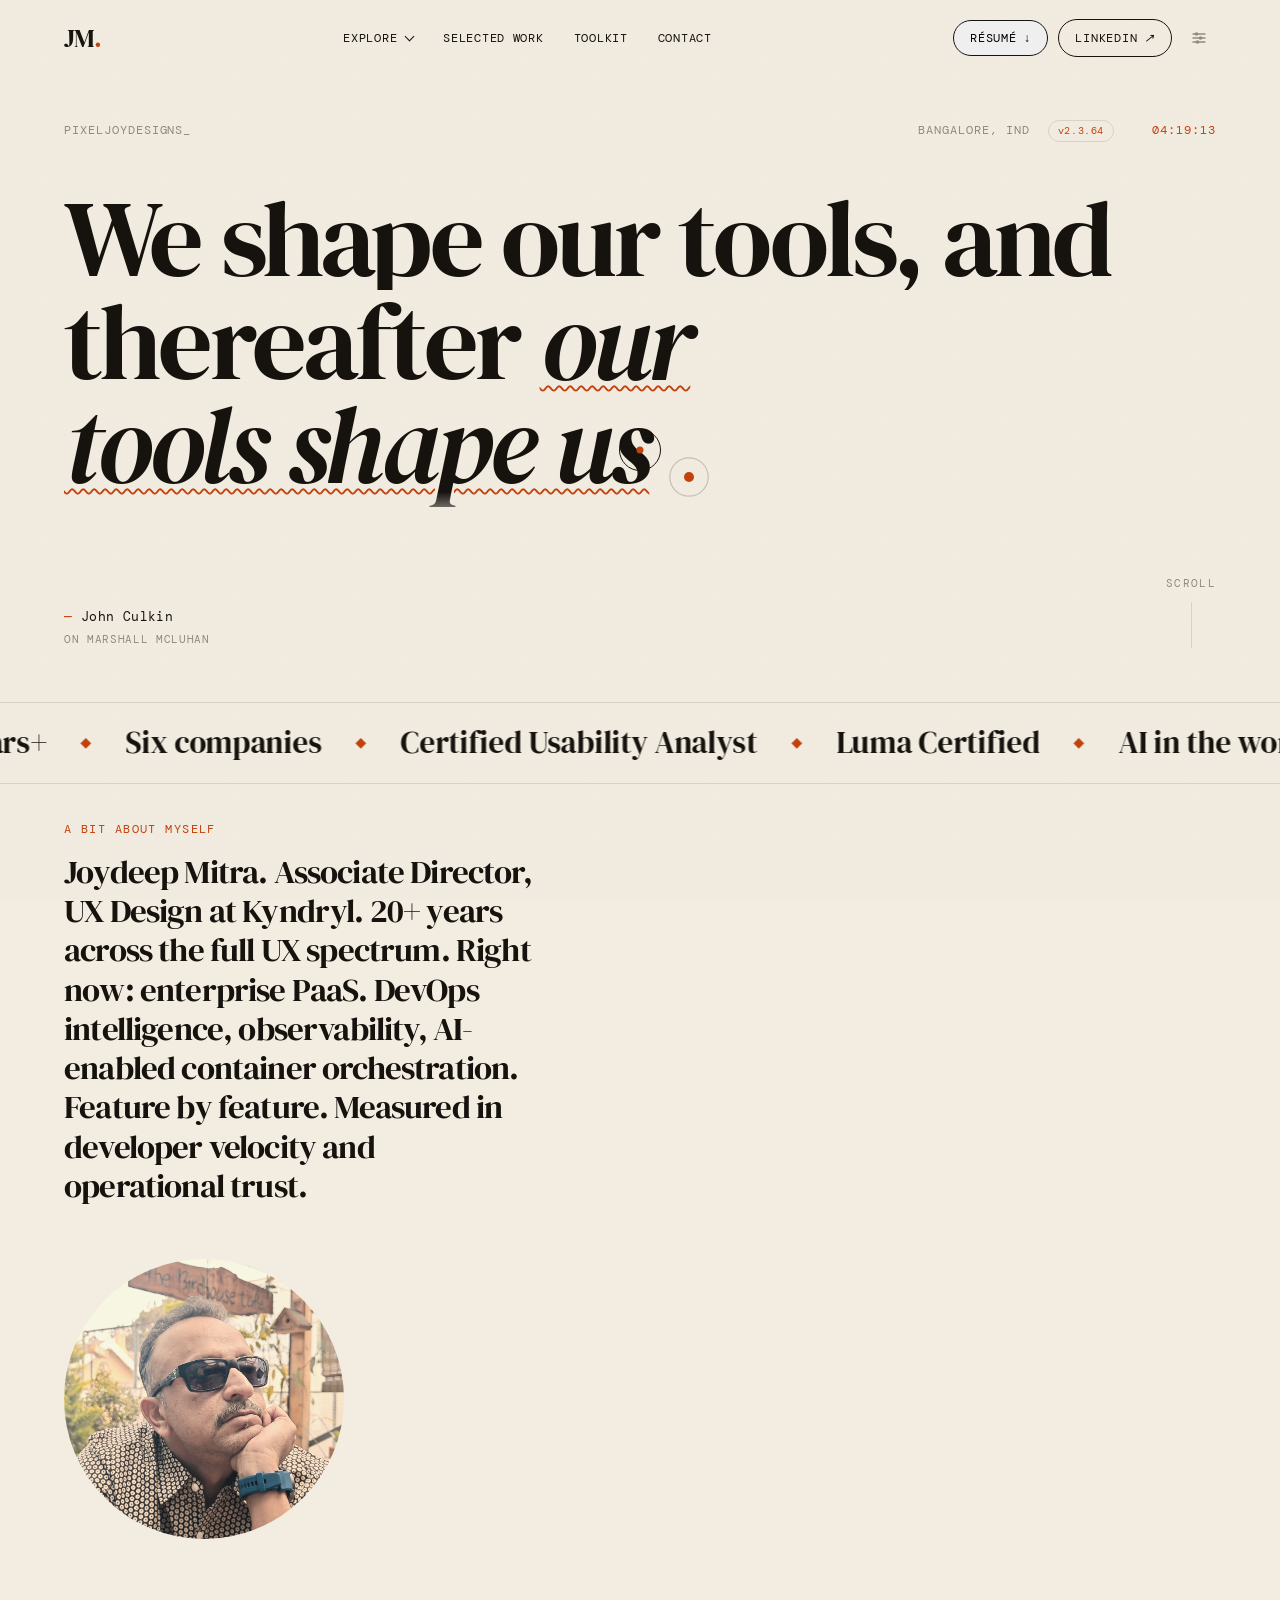
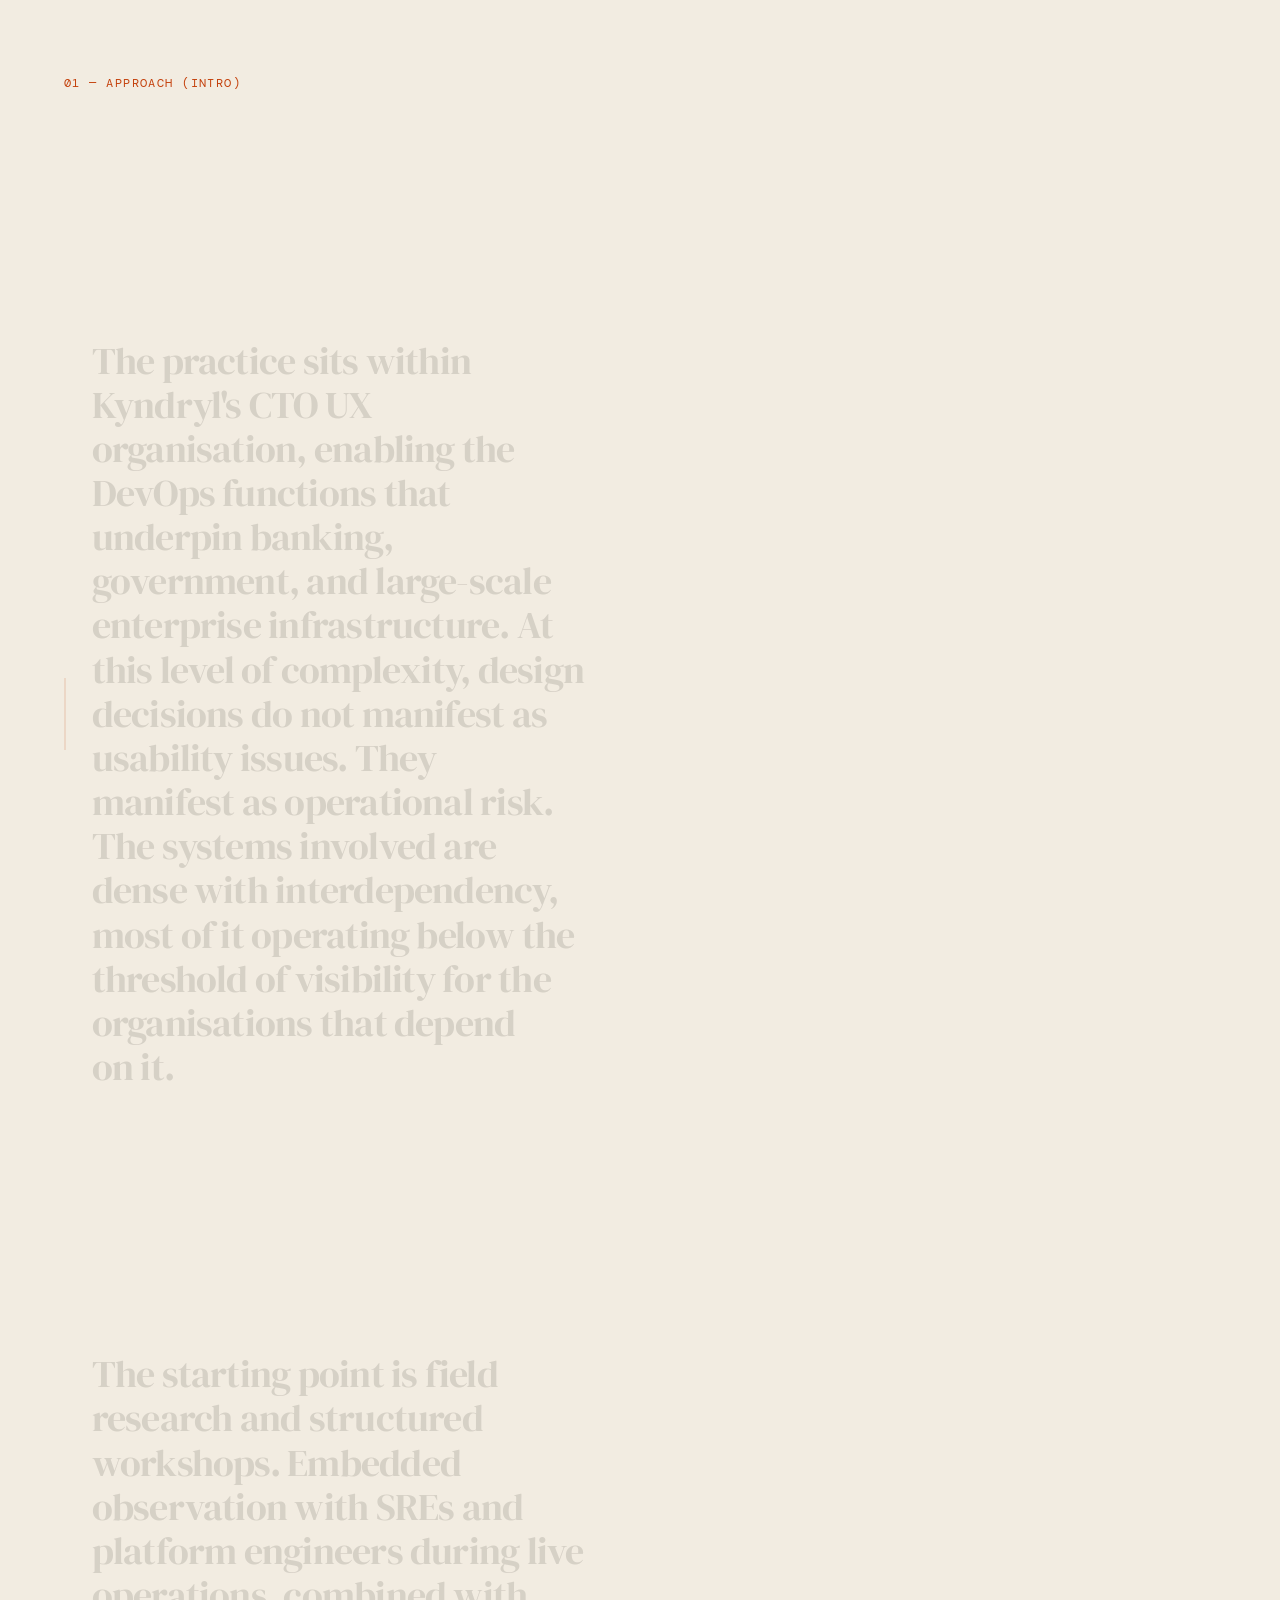
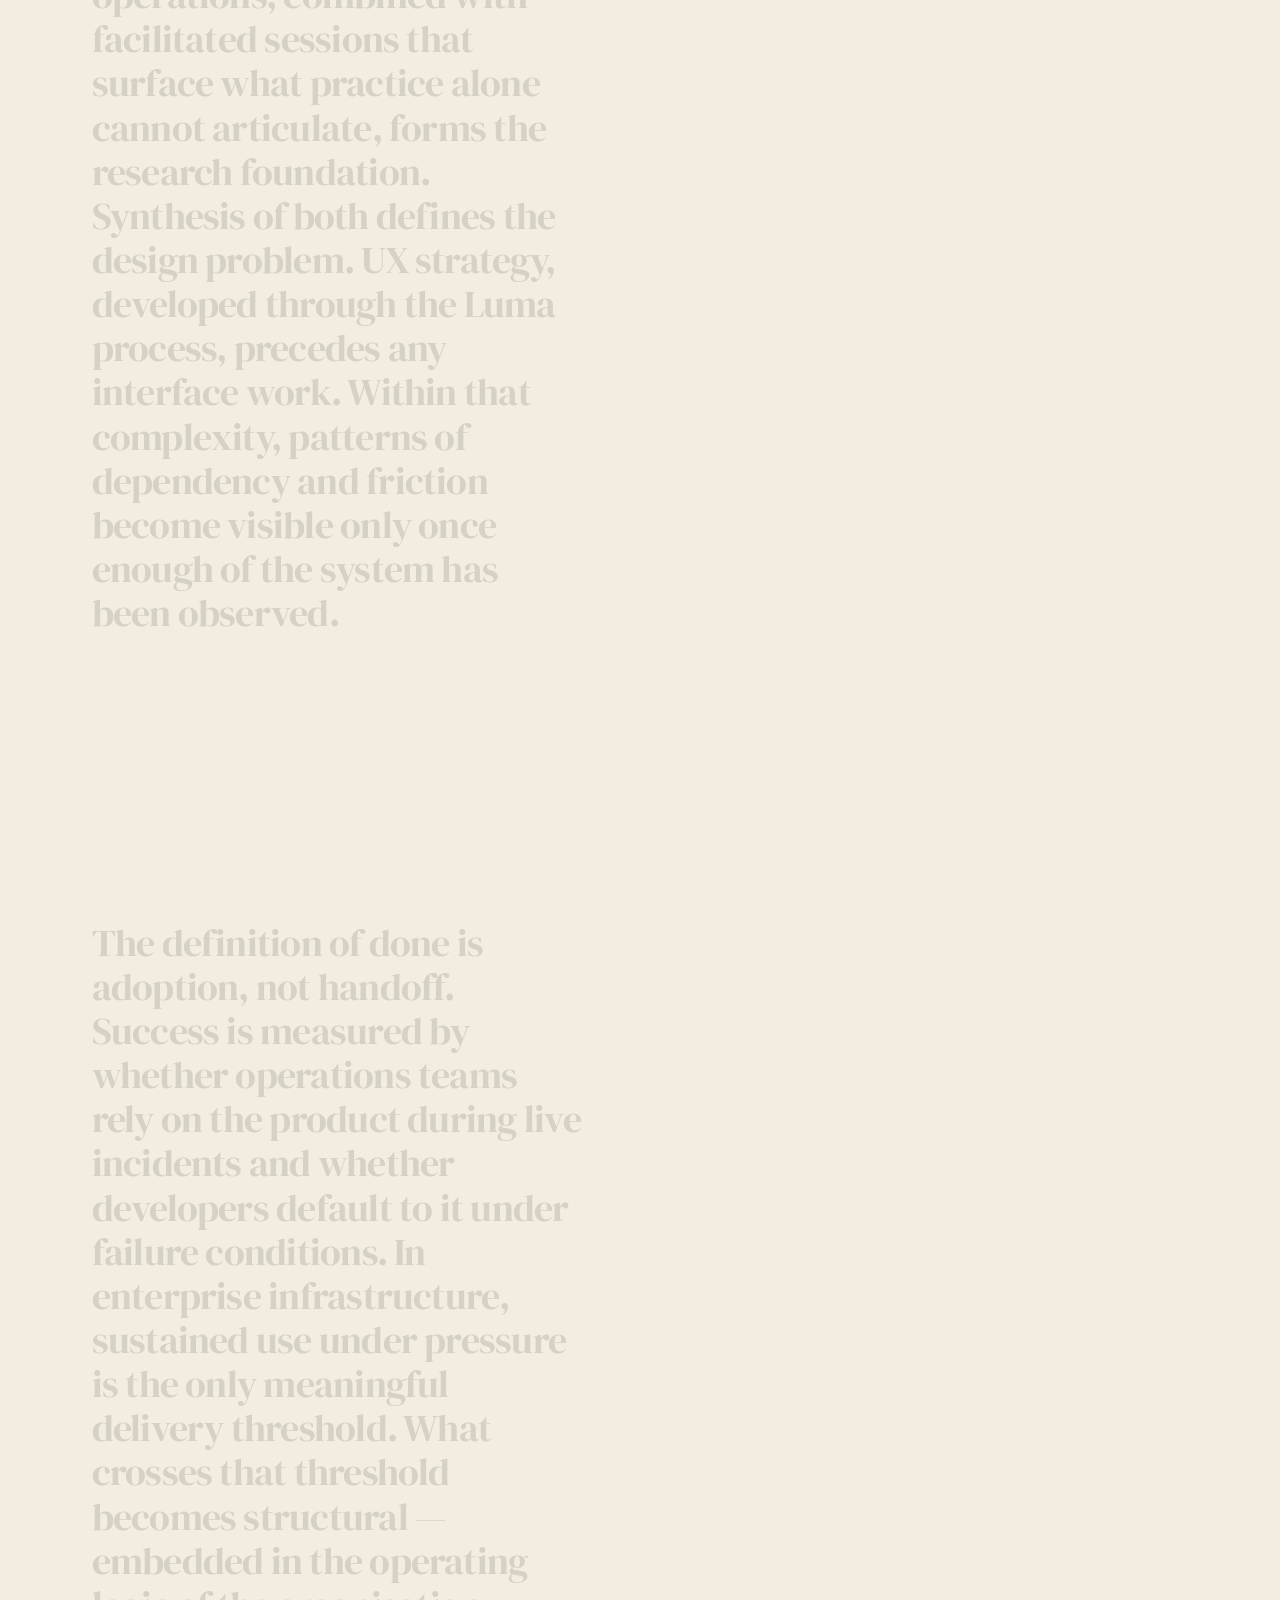
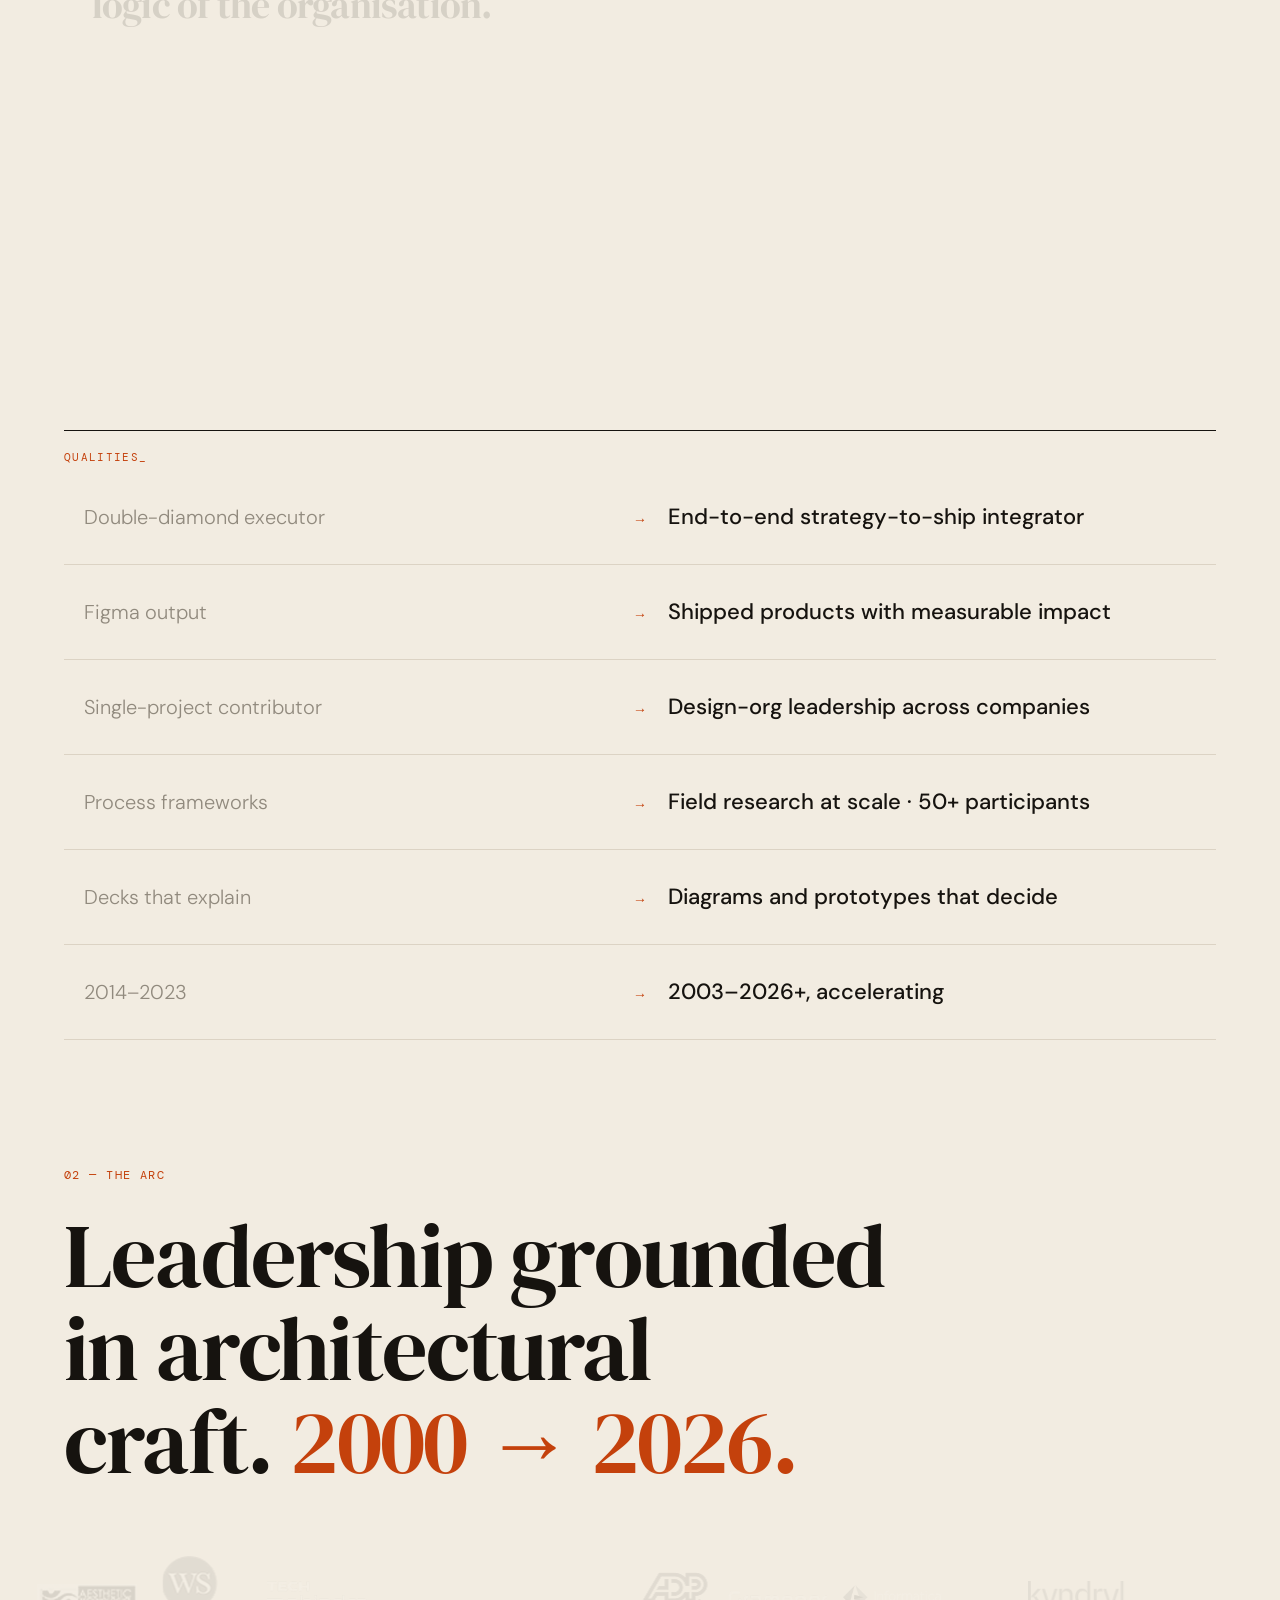
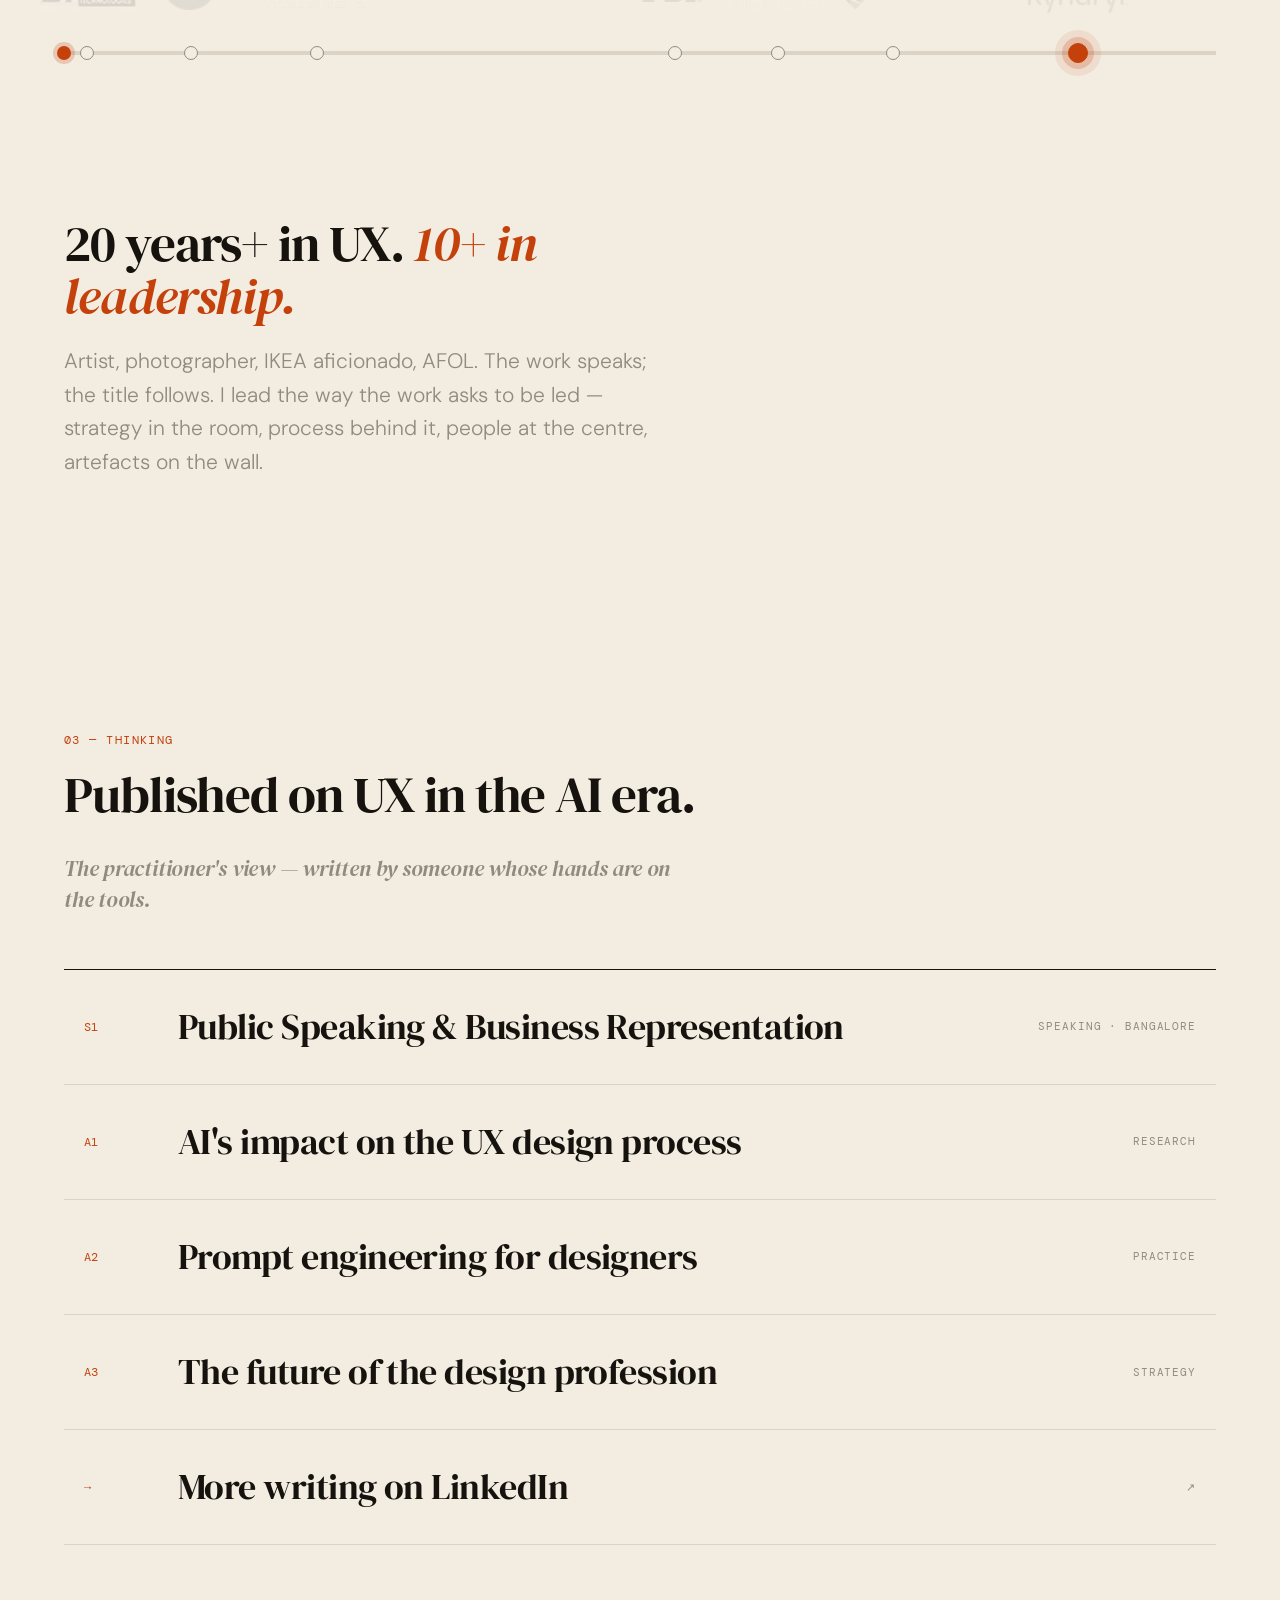
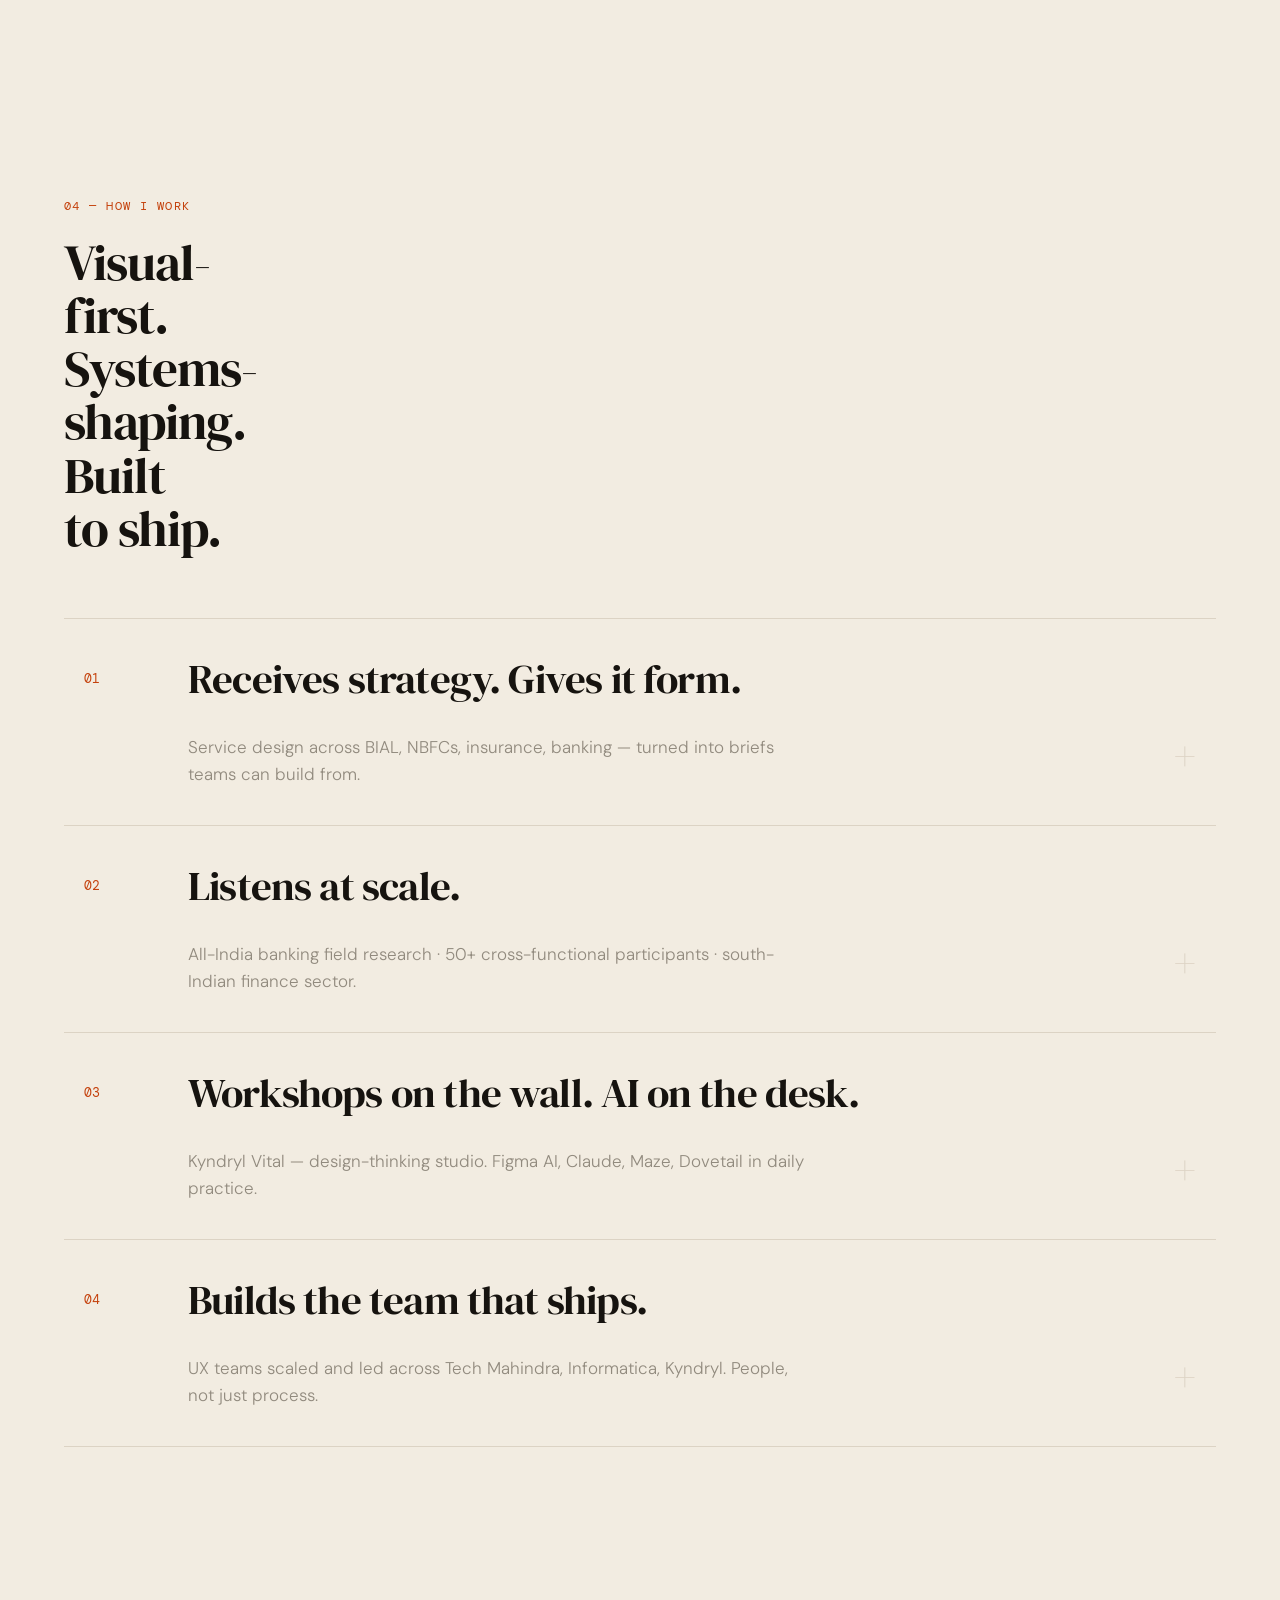
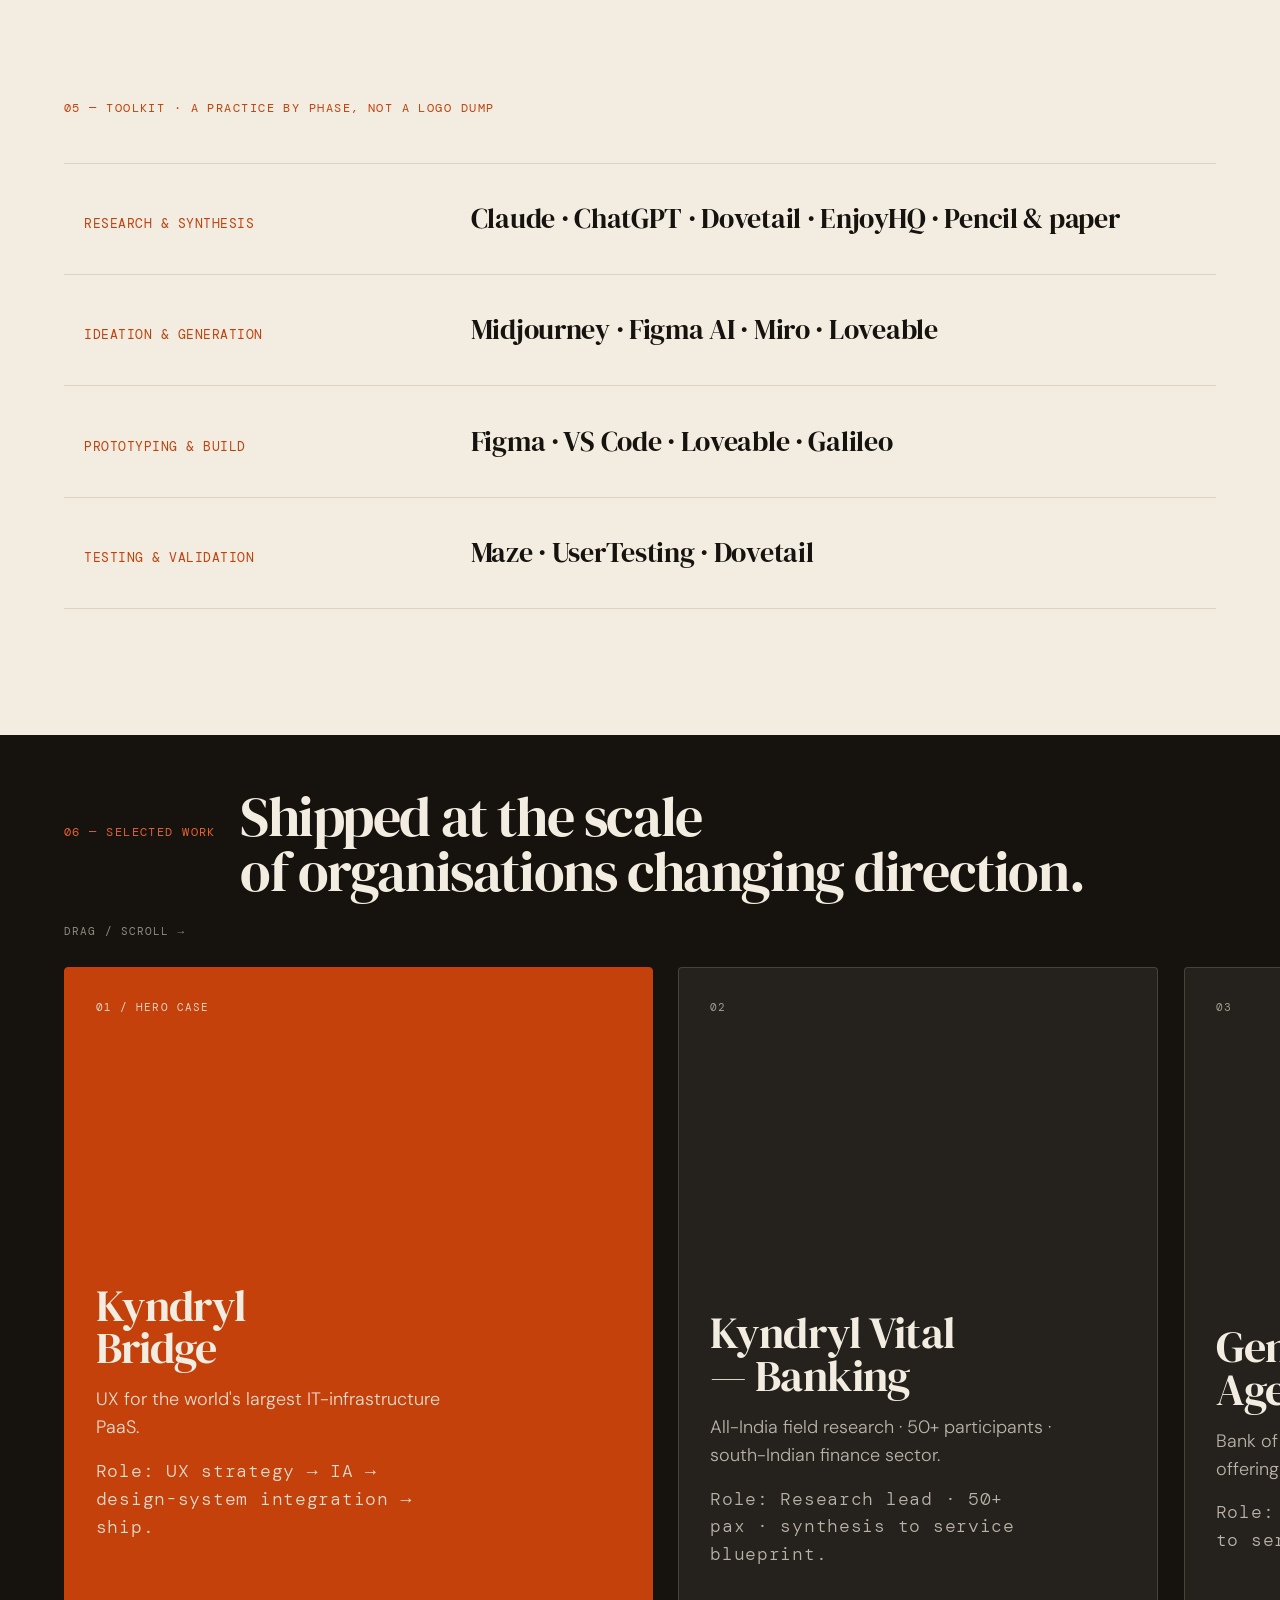
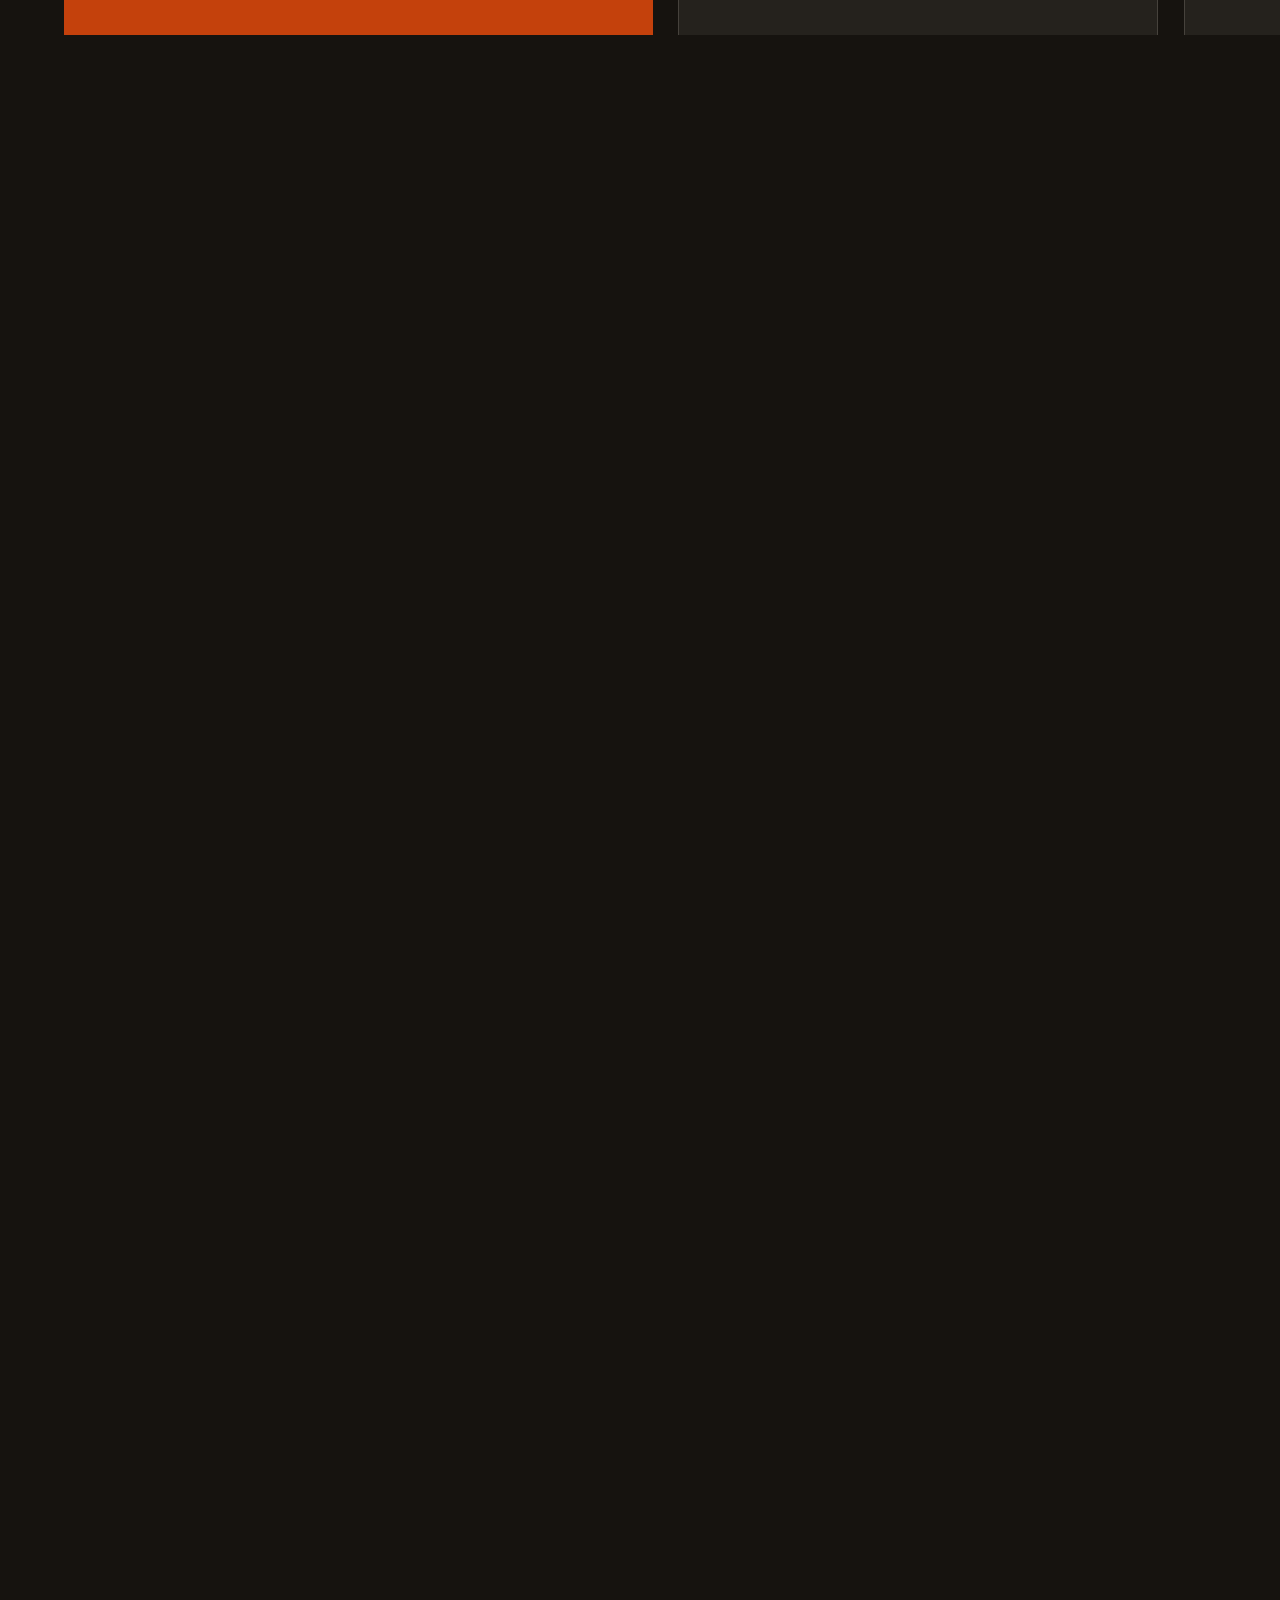
==== commit 3ecd7149: "v2.3.64: rewrite para 1 McKinsey style; bridge lines on paras 2+3 to animation states Co-Authored-By" ====
--- a/index.html
+++ b/index.html
@@ -233,13 +233,13 @@
     <!-- SCROLLING STORY TEXT -->
     <div class="story-content">
       <div class="story-step" data-step="1">
-        <p>I lead a squad of UX designers within Kyndryl's CTO UX organisation, enabling the DevOps functions. The work runs underneath banks, governments, and the cloud infrastructure that large enterprise depends on. A wrong decision here doesn't show up in a usability test. It shows up in an incident report.</p>
+        <p>The practice sits within Kyndryl's CTO UX organisation, enabling the DevOps functions that underpin banking, government, and large-scale enterprise infrastructure. At this level of complexity, design decisions do not manifest as usability issues. They manifest as operational risk. The systems involved are dense with interdependency, most of it operating below the threshold of visibility for the organisations that depend on it.</p>
       </div>
       <div class="story-step" data-step="2">
-        <p>The starting point is field research and structured workshops. Embedded observation with SREs and platform engineers during live operations, combined with facilitated sessions that surface what practice alone cannot articulate, forms the research foundation. Synthesis of both defines the design problem. UX strategy, developed through the Luma process, precedes any interface work.</p>
+        <p>The starting point is field research and structured workshops. Embedded observation with SREs and platform engineers during live operations, combined with facilitated sessions that surface what practice alone cannot articulate, forms the research foundation. Synthesis of both defines the design problem. UX strategy, developed through the Luma process, precedes any interface work. Within that complexity, patterns of dependency and friction become visible only once enough of the system has been observed.</p>
       </div>
       <div class="story-step" data-step="3">
-        <p>The definition of done is adoption, not handoff. Success is measured by whether operations teams rely on the product during live incidents and whether developers default to it under failure conditions. In enterprise infrastructure, sustained use under pressure is the only meaningful delivery threshold.</p>
+        <p>The definition of done is adoption, not handoff. Success is measured by whether operations teams rely on the product during live incidents and whether developers default to it under failure conditions. In enterprise infrastructure, sustained use under pressure is the only meaningful delivery threshold. What crosses that threshold becomes structural — embedded in the operating logic of the organisation.</p>
       </div>
     </div><!-- /story-content -->
 
